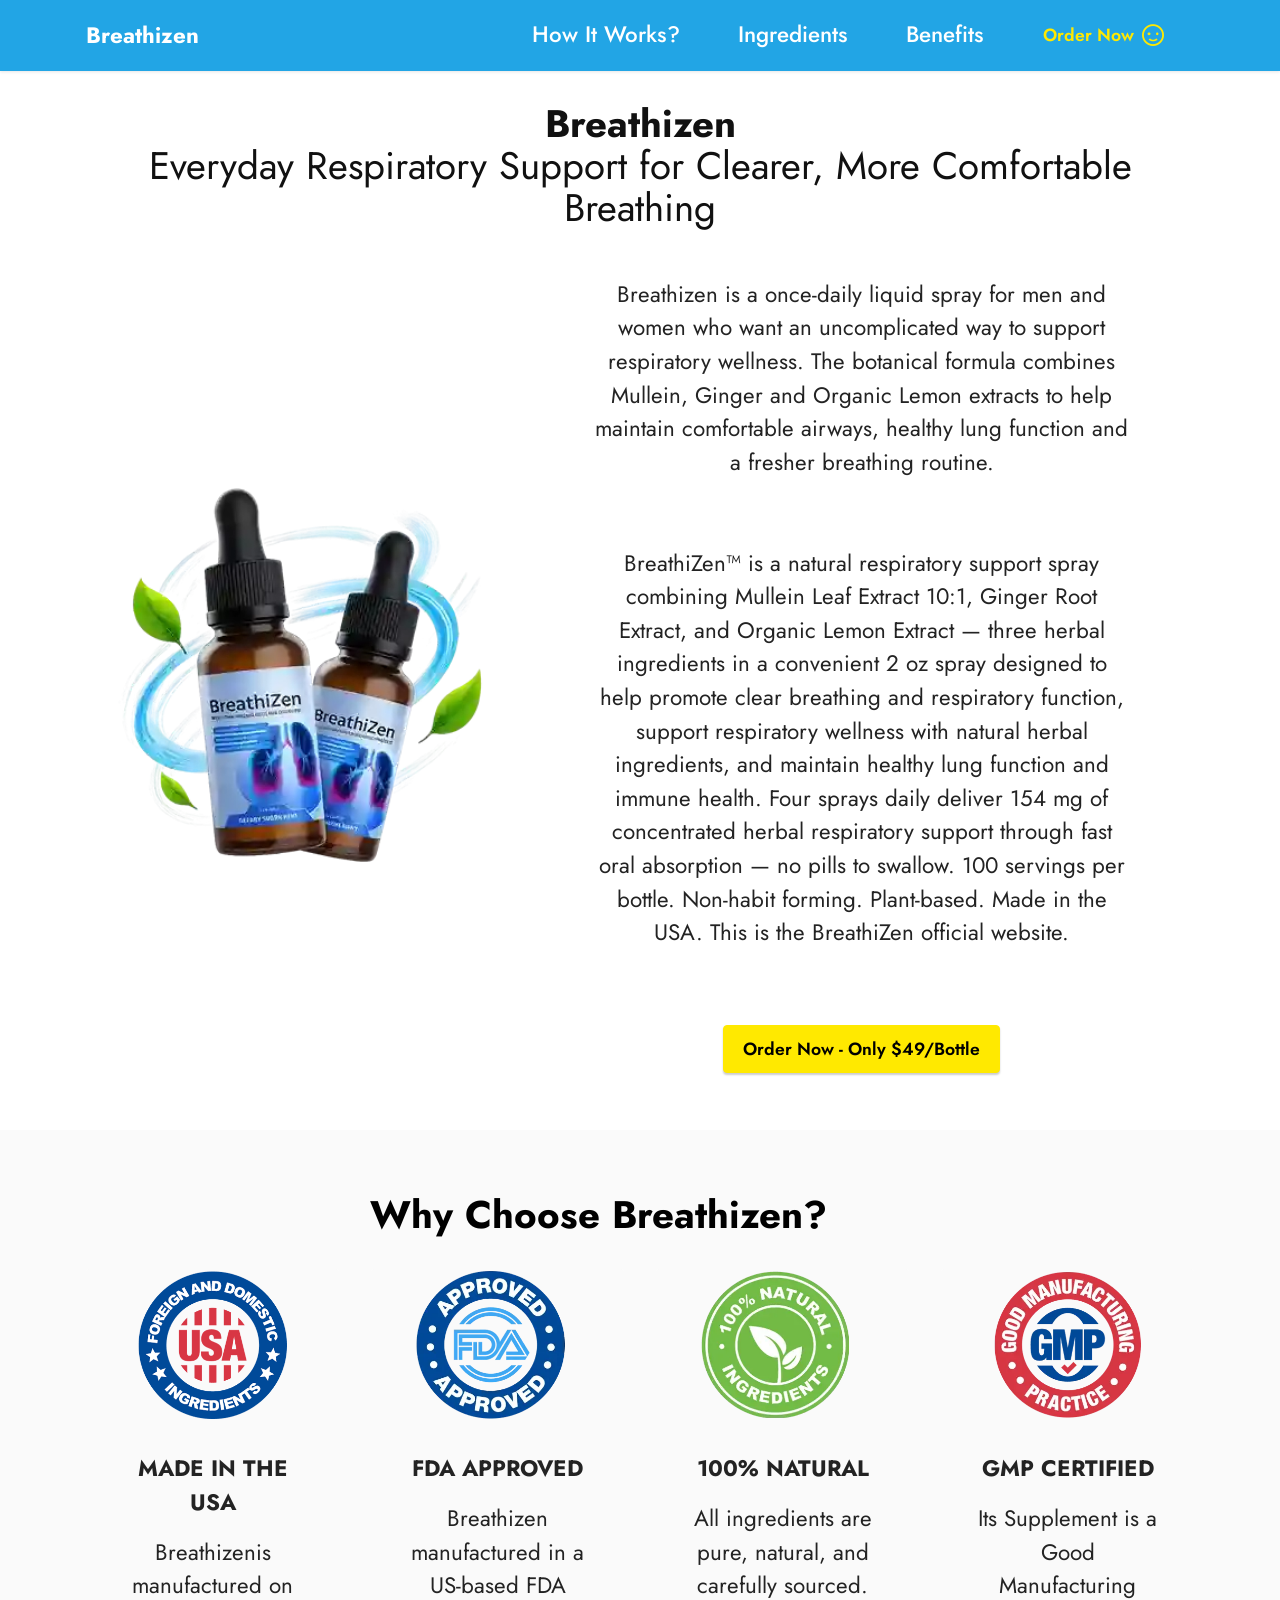
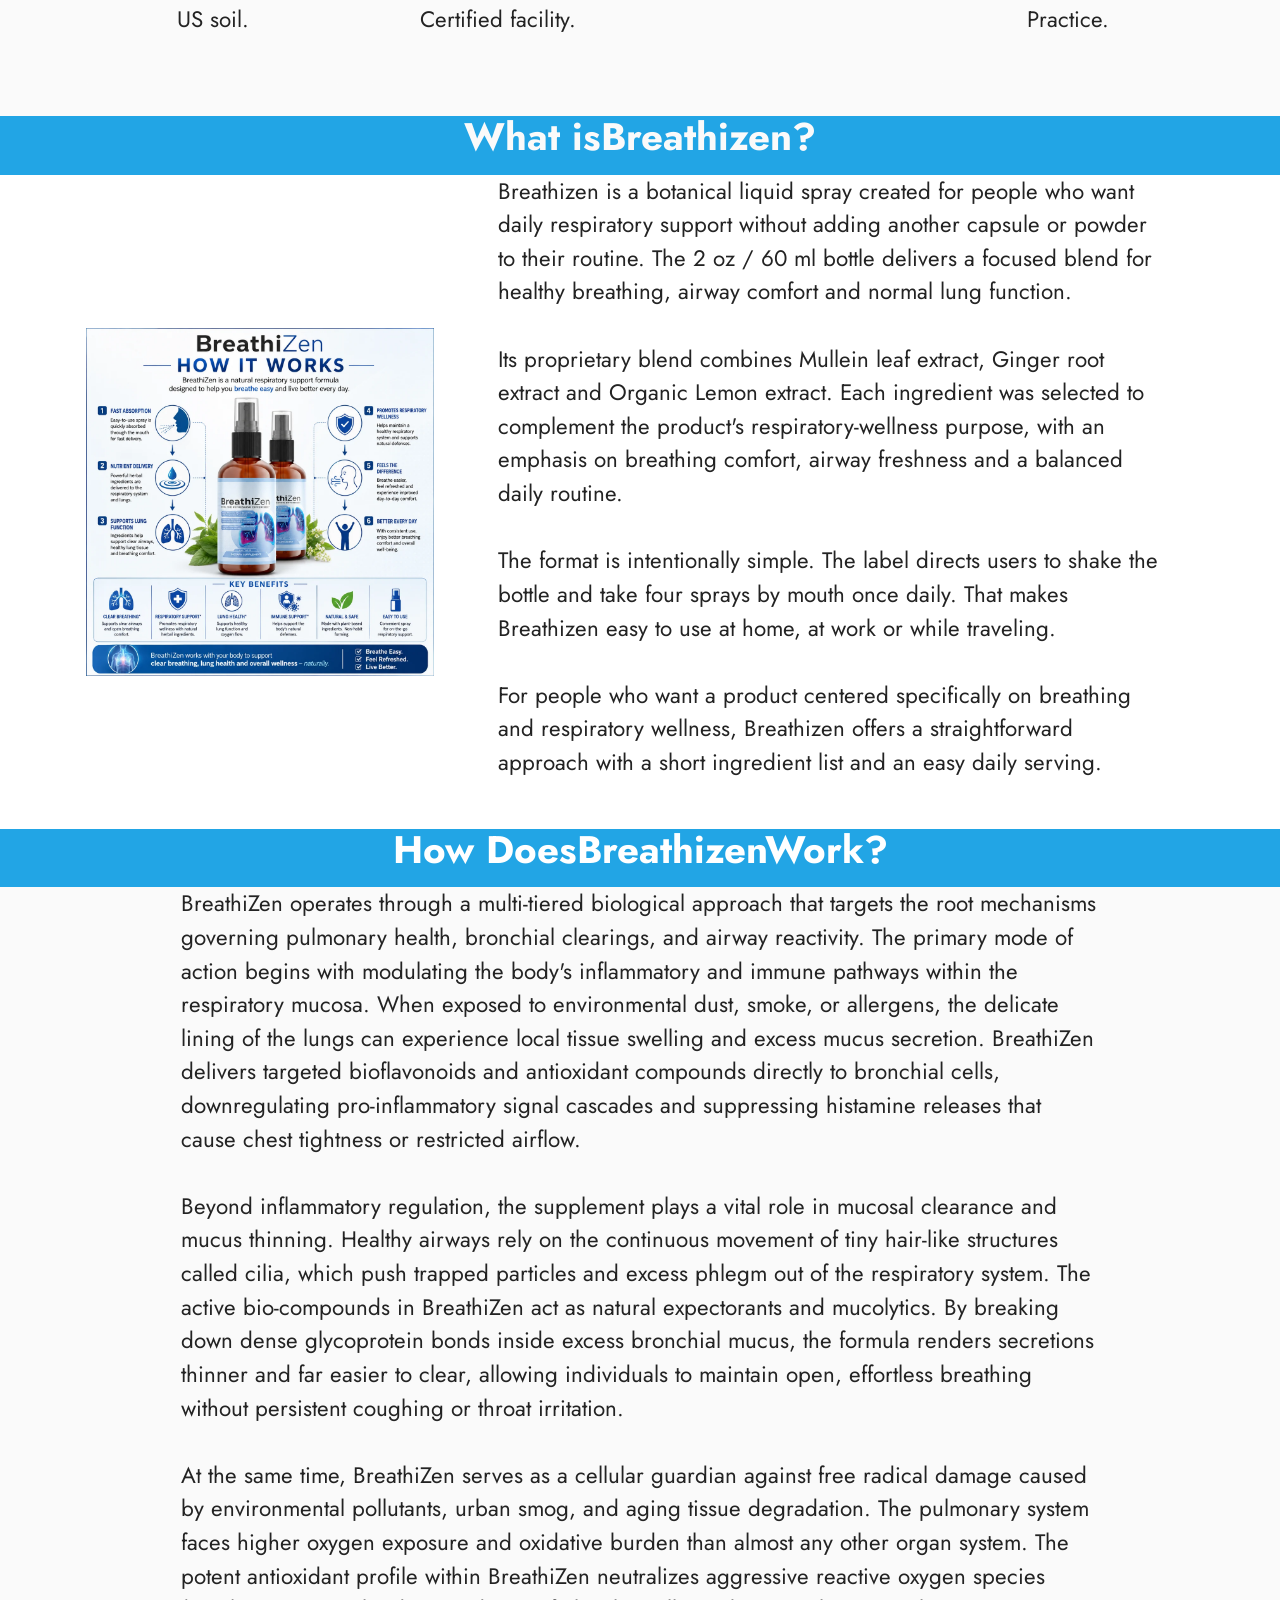
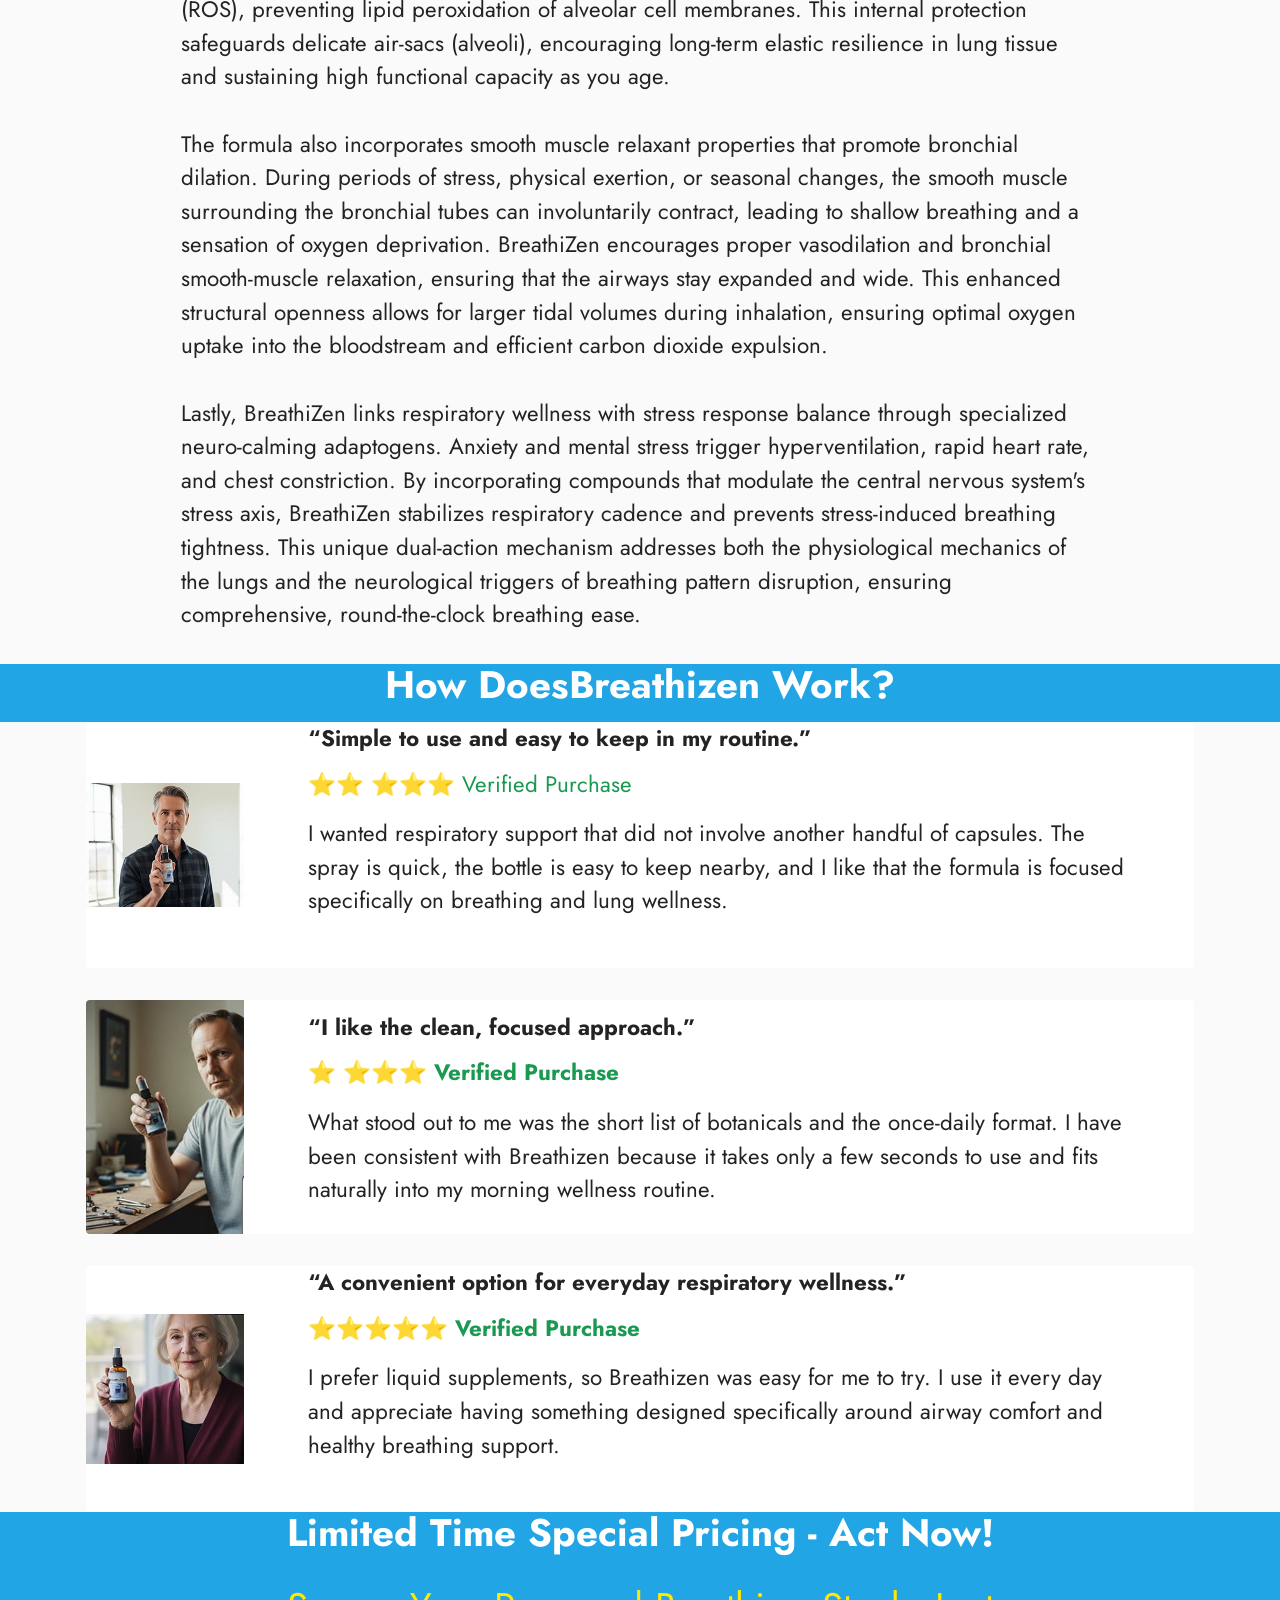
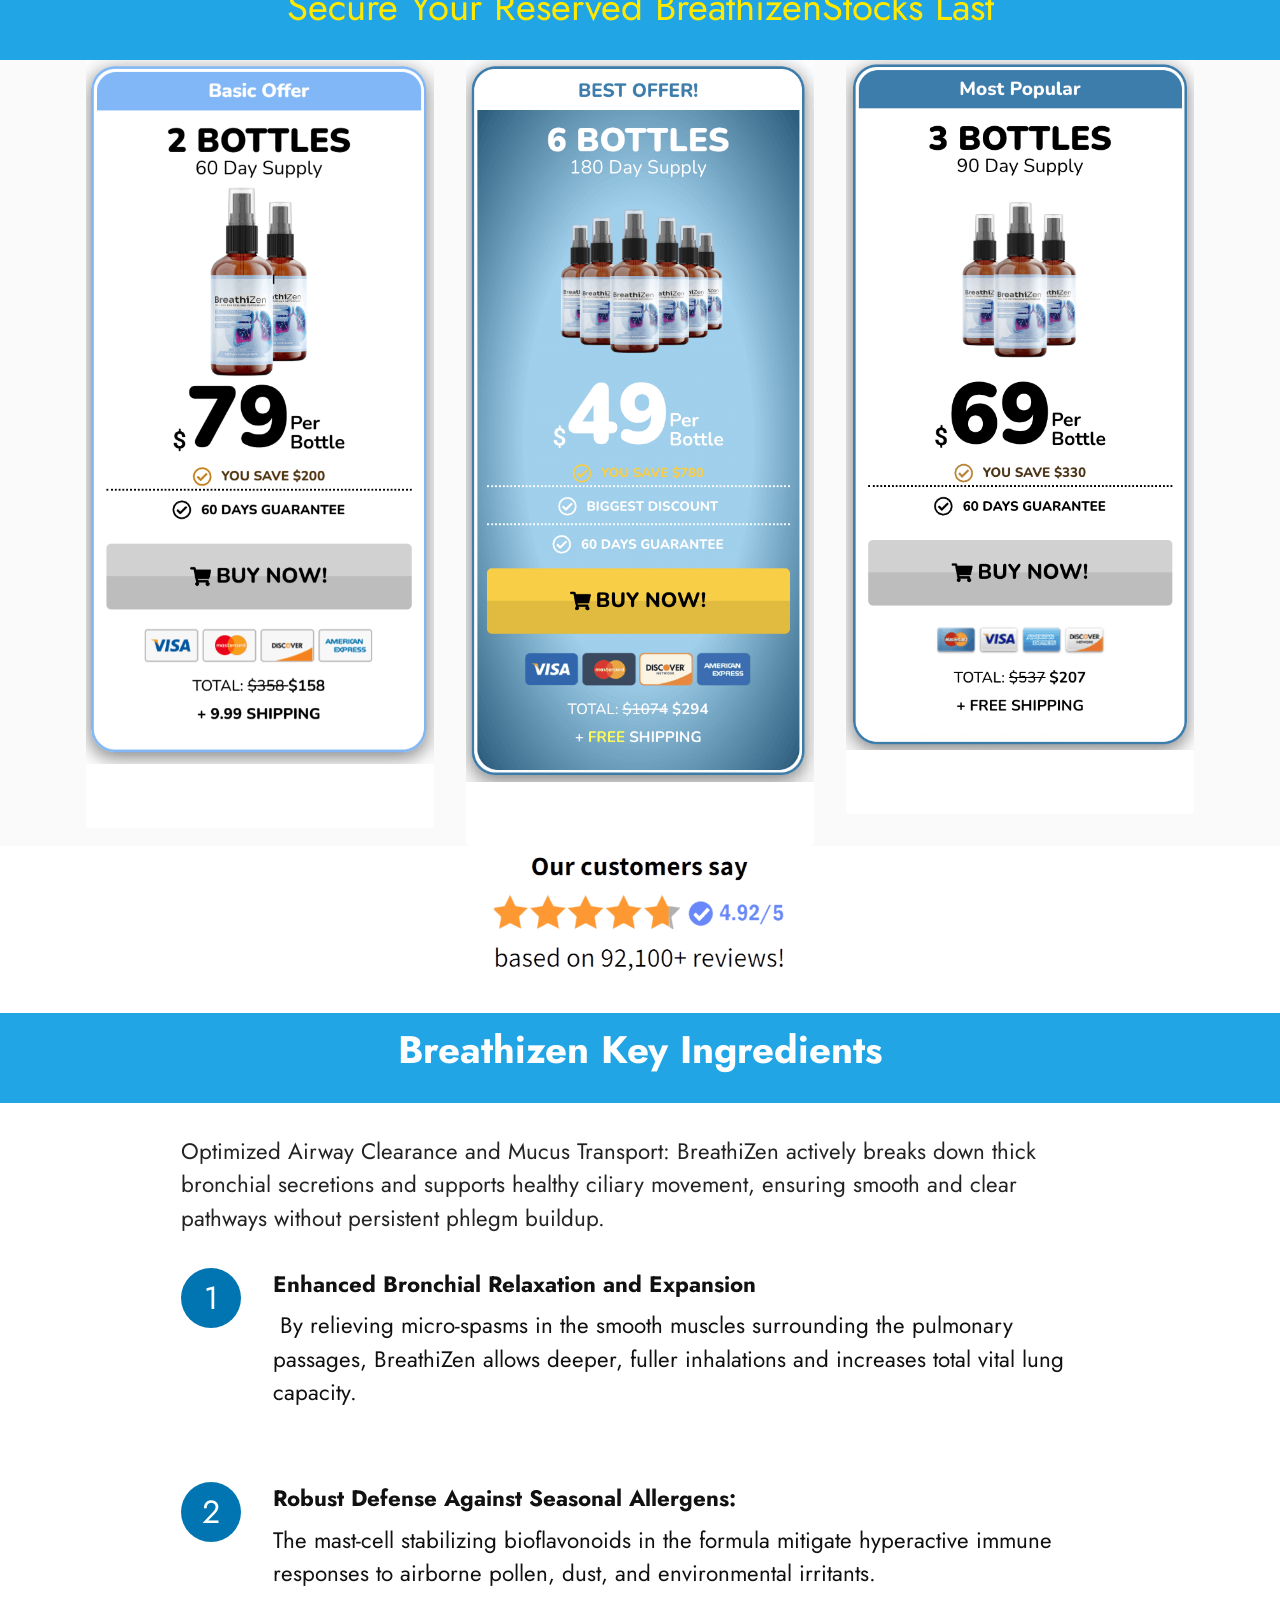
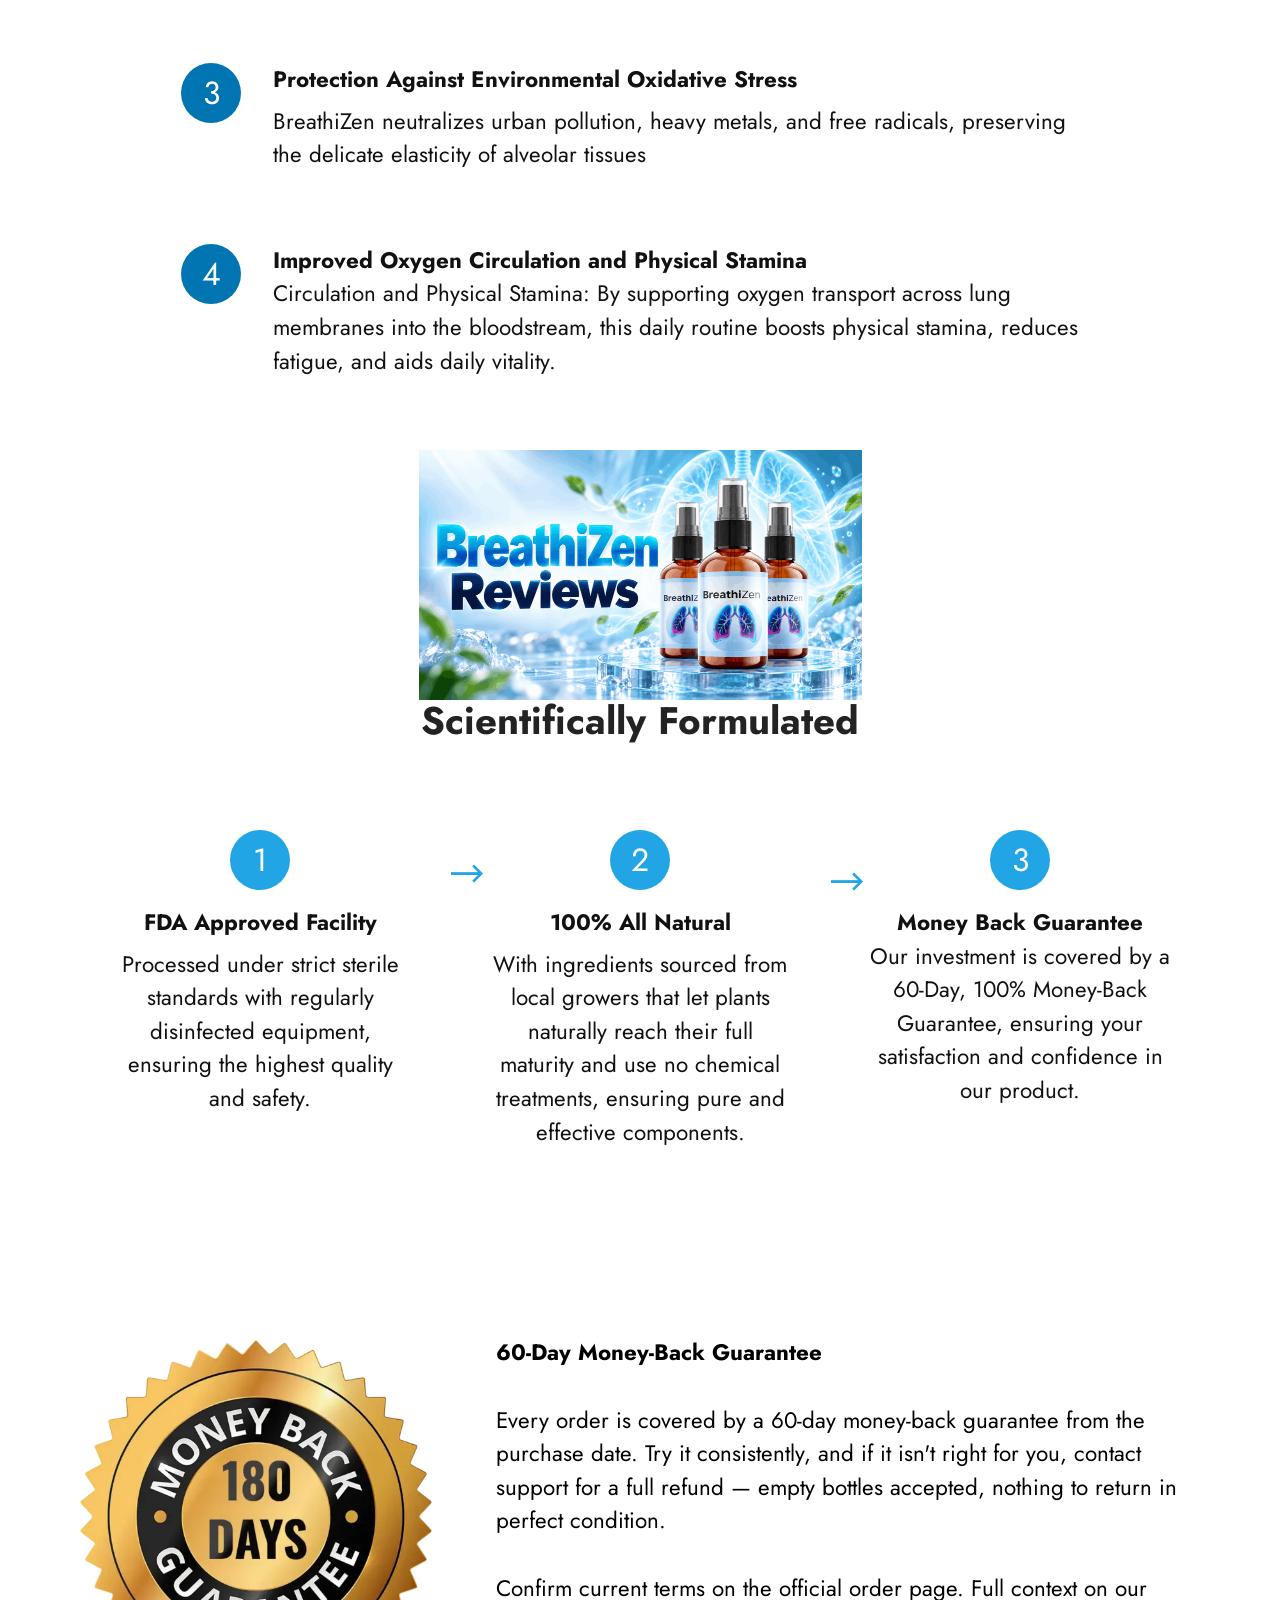
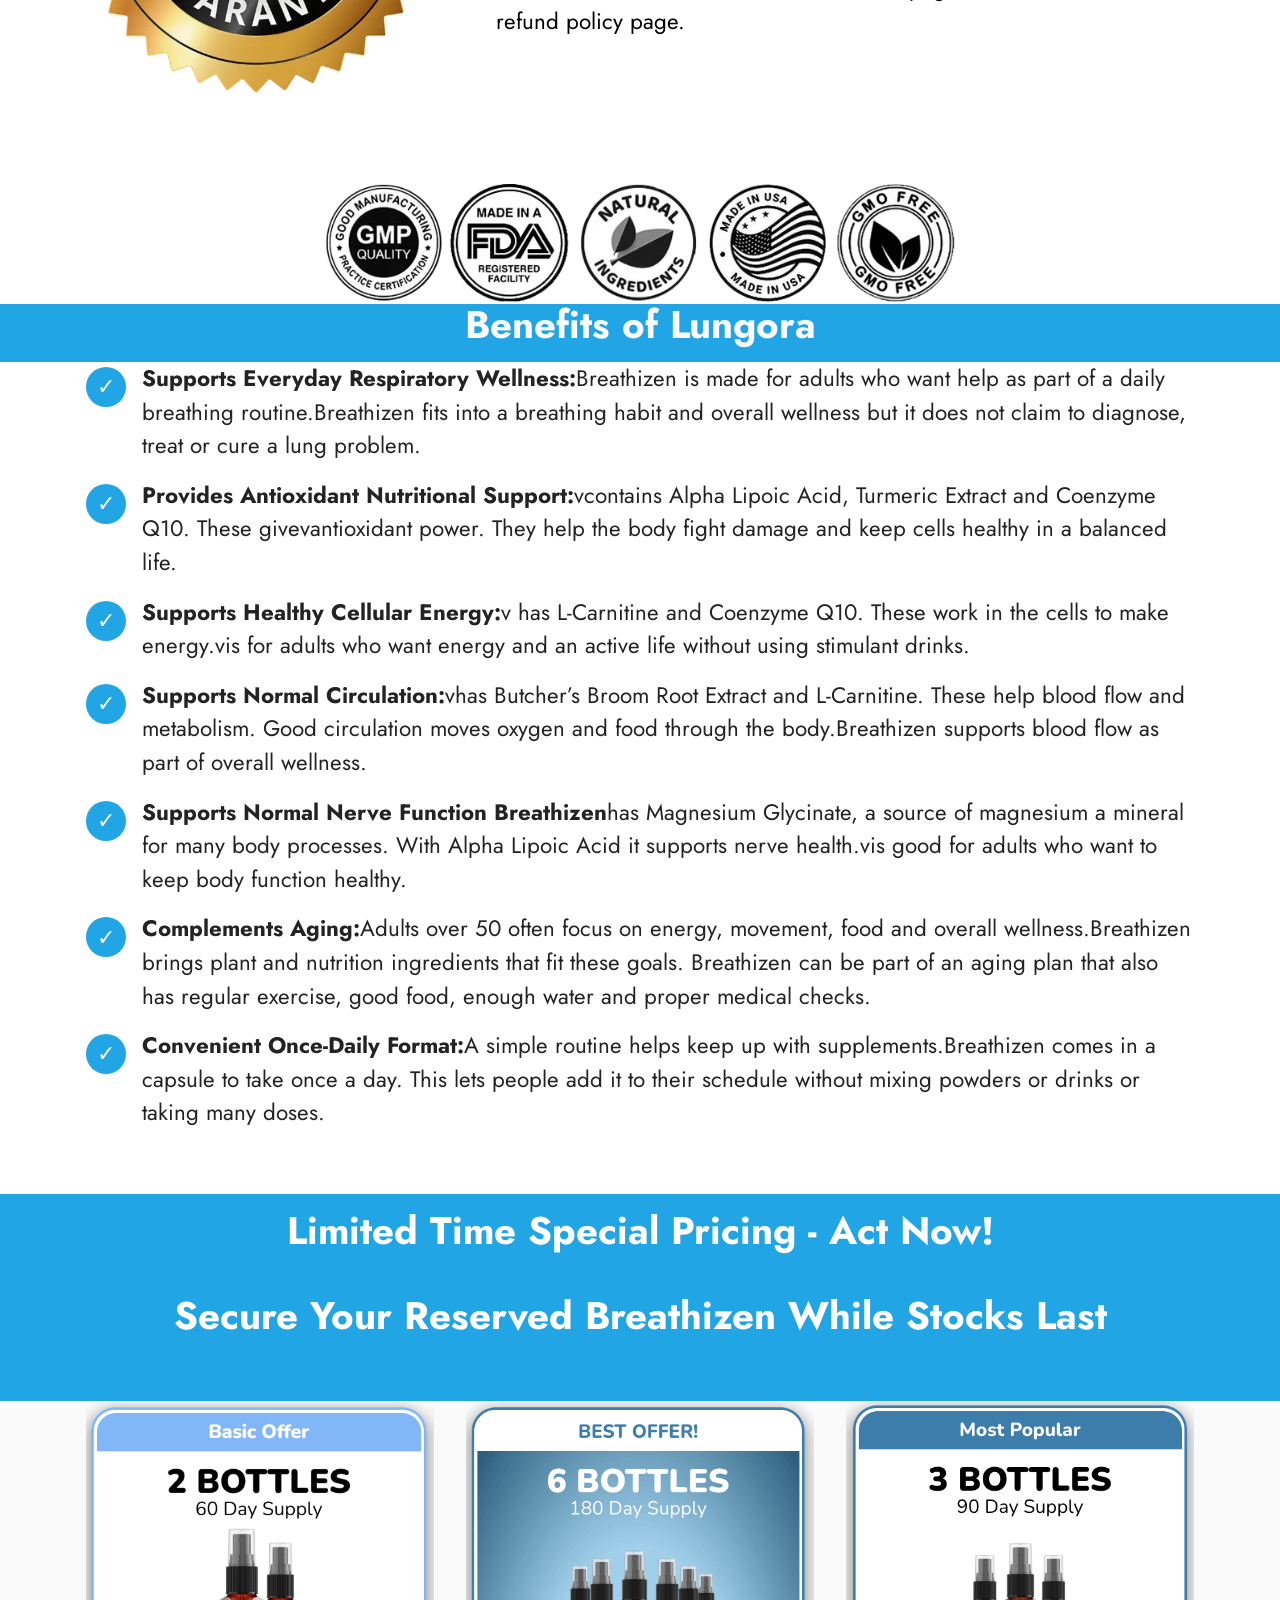
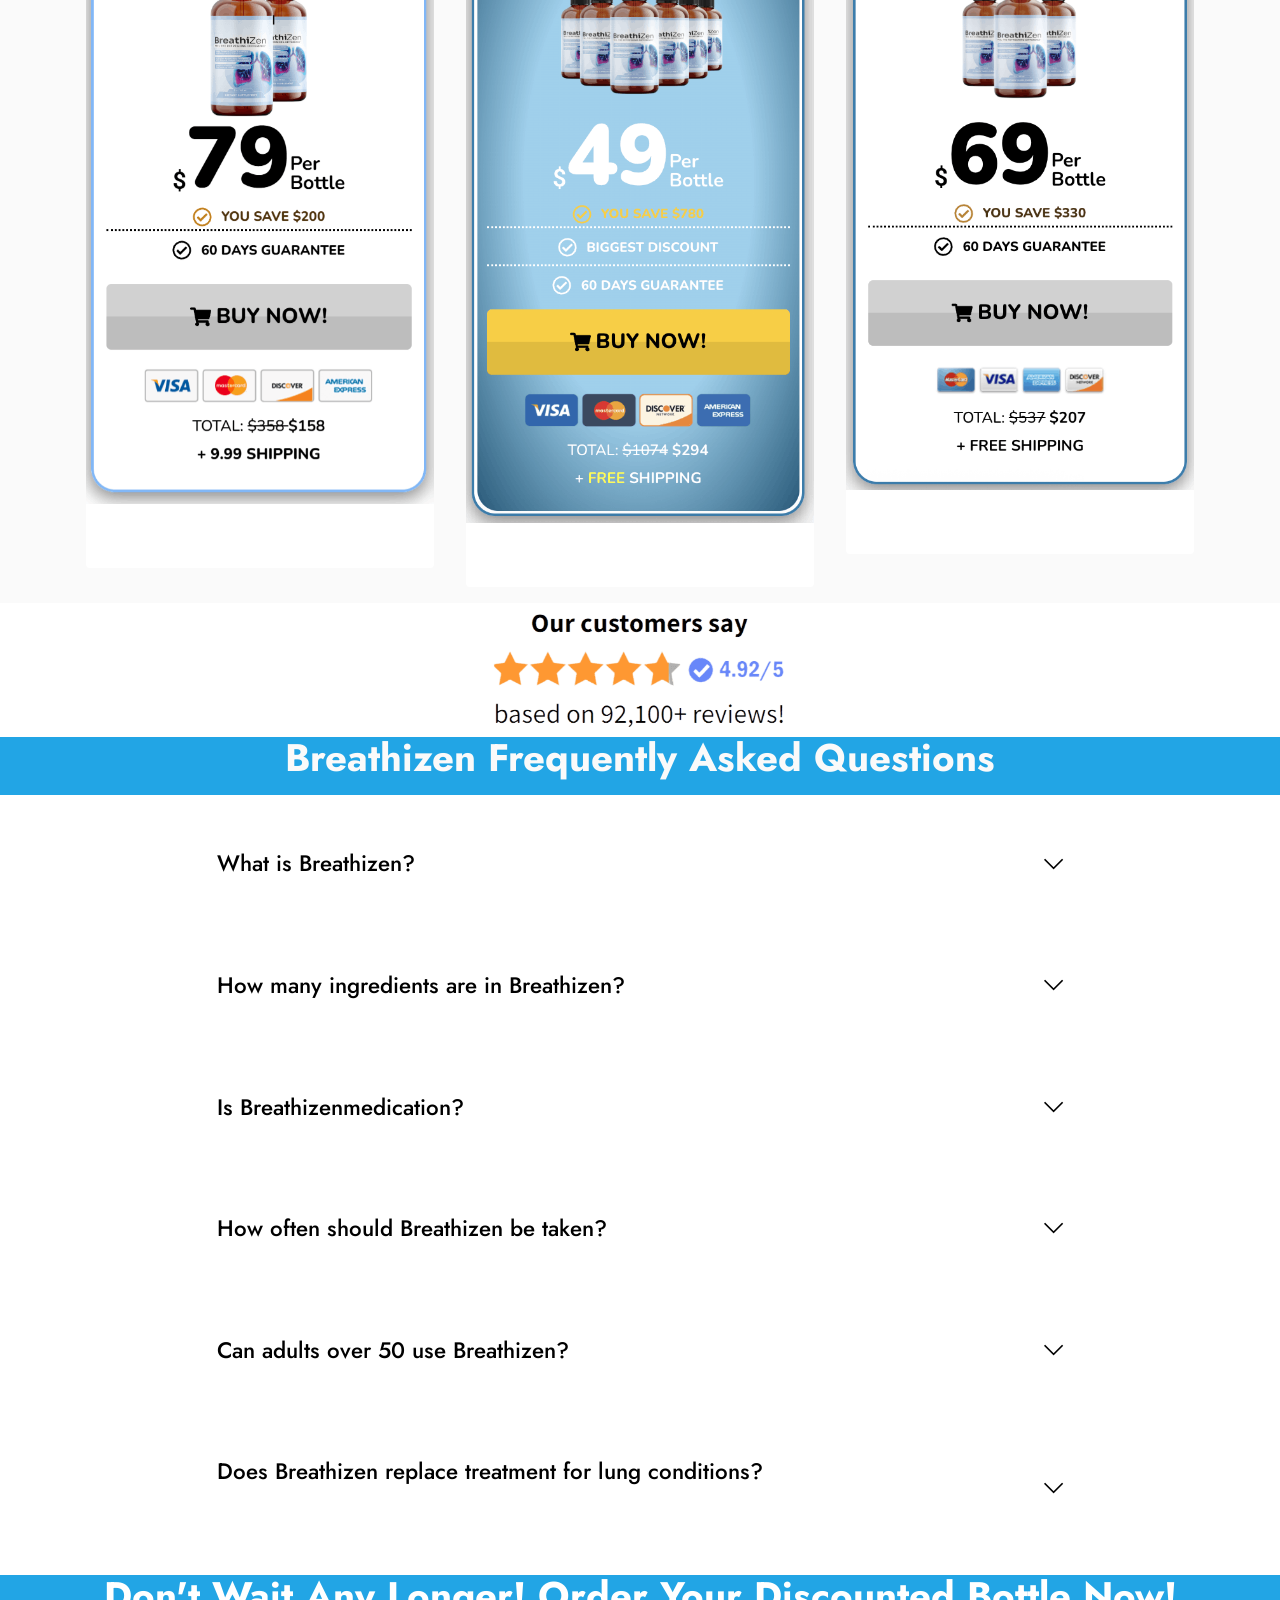
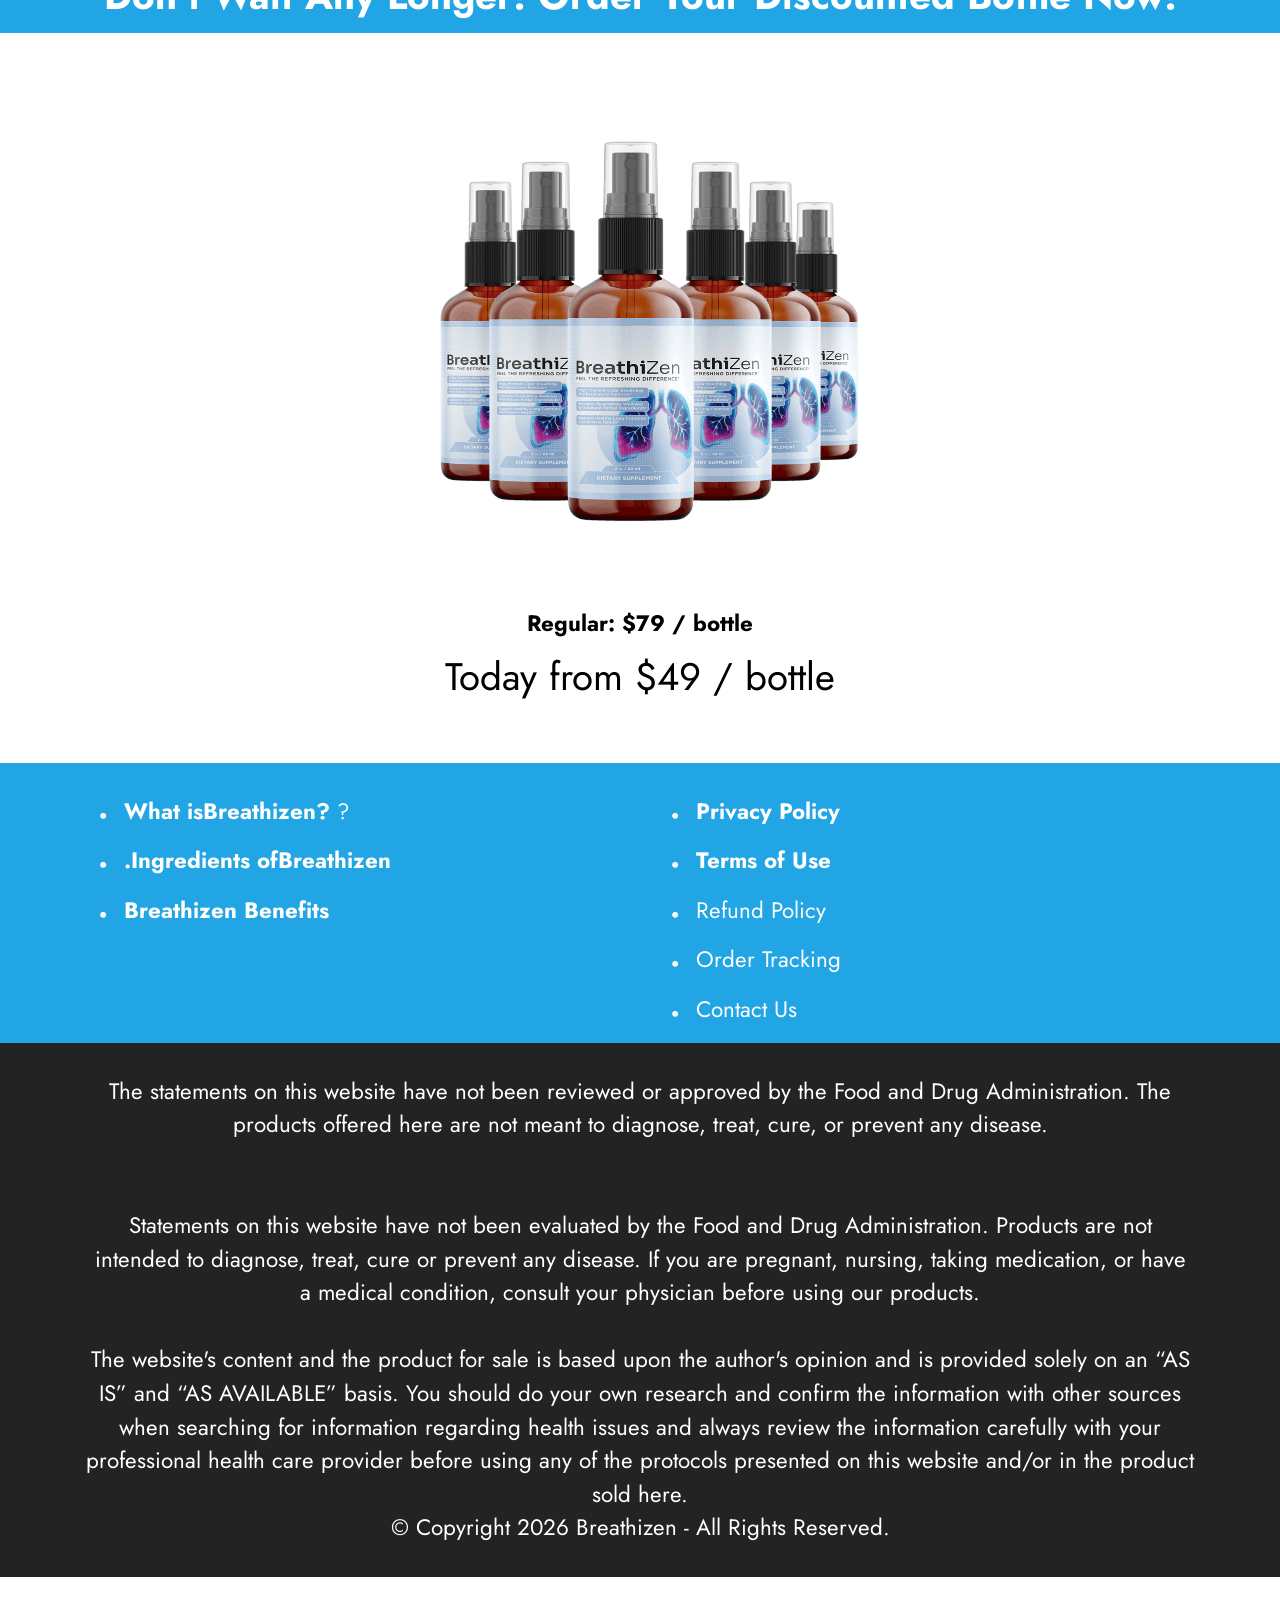
==== index.html @ 4cc03a34 "Add files via upload" ====
<!DOCTYPE html>
<html  lang="en">
<head>
  <!-- Site made with Mobirise Website Builder v6.1.12, https://mobirise.com -->
  <meta charset="UTF-8">
  <meta http-equiv="X-UA-Compatible" content="IE=edge">
  <meta name="generator" content="Mobirise v6.1.12, mobirise.com">
  <meta name="twitter:card" content="summary_large_image"/>
  <meta name="twitter:image:src" content="assets/images/index-meta.webp">
  <meta property="og:image" content="assets/images/index-meta.webp">
  <meta name="twitter:title" content="Breathizen Review 2026: Benefits, Ingredients & Respiratory">
  <meta name="viewport" content="width=device-width, initial-scale=1, minimum-scale=1">
  <link rel="shortcut icon" href="assets/images/bottle-1.webp" type="image/x-icon">
  <meta name="description" content="Breathizen Review 2026, including its ingredients, potential benefits, and important safety information">
  
  
  <title>Breathizen Review 2026: Benefits, Ingredients & Respiratory</title>
  <link rel="stylesheet" href="assets/web/assets/mobirise-icons2/mobirise2.css">
  <link rel="stylesheet" href="assets/bootstrap/css/bootstrap.min.css">
  <link rel="stylesheet" href="assets/dropdown/css/style.css">
  <link rel="stylesheet" href="assets/socicon/css/styles.css">
  <link rel="stylesheet" href="assets/theme/css/style.css">
  <link rel="preload" href="https://fonts.googleapis.com/css?family=Jost:100,200,300,400,500,600,700,800,900,100i,200i,300i,400i,500i,600i,700i,800i,900i&display=swap" as="style" onload="this.onload=null;this.rel='stylesheet'">
  <noscript><link rel="stylesheet" href="https://fonts.googleapis.com/css?family=Jost:100,200,300,400,500,600,700,800,900,100i,200i,300i,400i,500i,600i,700i,800i,900i&display=swap"></noscript>
  <link rel="preload" as="style" href="assets/mobirise/css/mbr-additional.css?v=J6Owco"><link rel="stylesheet" href="assets/mobirise/css/mbr-additional.css?v=J6Owco" type="text/css">

  
  
  <meta name="keywords" content="Lungora LungoraLungora supplement, Lungora pills">
 <meta name="author" content="Lungora">
		
 <link rel="canonical" href="" >
</head>
<body>
  
  <section data-bs-version="5.1" class="menu menu2 cid-tB0YZQqaCG" once="menu" id="menu2-0">
    
    <nav class="navbar navbar-dropdown navbar-expand-lg">
        <div class="container">
            <div class="navbar-brand">
                
                <span class="navbar-caption-wrap"><a class="navbar-caption text-primary display-7" href="https://mwebsignalhq.com/13572/2286/2/?">Breathizen<br></a></span>
            </div>
            <button class="navbar-toggler" type="button" data-toggle="collapse" data-bs-toggle="collapse" data-target="#navbarSupportedContent" data-bs-target="#navbarSupportedContent" aria-controls="navbarNavAltMarkup" aria-expanded="false" aria-label="Toggle navigation">
                <div class="hamburger">
                    <span></span>
                    <span></span>
                    <span></span>
                    <span></span>
                </div>
            </button>
            <div class="collapse navbar-collapse" id="navbarSupportedContent">
                <ul class="navbar-nav nav-dropdown" data-app-modern-menu="true"><li class="nav-item"><a class="nav-link link text-danger text-primary display-5" href="https://mwebsignalhq.com/13436/3174/2/?">How It Works?</a></li>
                    <li class="nav-item"><a class="nav-link link text-danger text-primary display-5" href="https://mwebsignalhq.com/13436/3174/2/?">
                            Ingredients</a></li>
                    <li class="nav-item"><a class="nav-link link text-danger text-primary display-5" href="https://mwebsignalhq.com/13436/3174/2/?">Benefits</a>
                    </li></ul>
                
                <div class="navbar-buttons mbr-section-btn"><a class="btn btn-warning-outline display-4" href="https://mwebsignalhq.com/13572/2286/2/?"><span class="mobi-mbri mobi-mbri-smile-face mbr-iconfont mbr-iconfont-btn"></span>Order Now</a></div>
            </div>
        </div>
    </nav>
</section>

<section data-bs-version="5.1" class="header3 cid-tB10ubWVri" id="header3-1">

    

    
    

    <div class="align-center container">
        <div class="row justify-content-center">
            <div class="col-12 col-lg-11">
                <h1 class="mbr-section-title mbr-fonts-style mb-3 display-2"><strong>Breathizen</strong><div>Everyday Respiratory Support for Clearer, More Comfortable Breathing</div></h1>
                
                
                
            </div>
        </div>
    </div>
</section>

<section data-bs-version="5.1" class="features6 cid-tB15AvPI4t" id="features7-3">
    <!---->
    

    
    
    <div class="container">
        <div class="card-wrapper">
            <div class="row align-items-center">
                <div class="col-12 col-lg-5">
                    <div class="image-wrapper">
                        <a href="https://mwebsignalhq.com/13572/2286/2/?"><img src="assets/images/bottle.webp" alt="Breathizen"></a>
                    </div>
                </div>
                <div class="col-12 col-lg">
                    <div class="text-box">
                        
                        <p class="mbr-text mbr-fonts-style display-7">Breathizen is a once-daily liquid spray for men and women who want an uncomplicated way to support respiratory wellness. The botanical formula combines Mullein, Ginger and Organic Lemon extracts to help maintain comfortable airways, healthy lung function and a fresher breathing routine.<br><br>&nbsp;&nbsp;<br>BreathiZen™ is a natural respiratory support spray combining Mullein Leaf Extract 10:1, Ginger Root Extract, and Organic Lemon Extract — three herbal ingredients in a convenient 2 oz spray designed to help promote clear breathing and respiratory function, support respiratory wellness with natural herbal ingredients, and maintain healthy lung function and immune health. Four sprays daily deliver 154 mg of concentrated herbal respiratory support through fast oral absorption — no pills to swallow. 100 servings per bottle. Non-habit forming. Plant-based. Made in the USA. This is the BreathiZen official website.
<br>
<br></p>
                        
                        <div class="mbr-section-btn pt-3"><a href="https://mwebsignalhq.com/13436/3174/2/?" class="btn btn-warning display-4">Order Now - Only $49/Bottle</a></div>
                    </div>
                </div>
            </div>
        </div>
    </div>
</section>

<section data-bs-version="5.1" class="gallery3 cid-tB9ez4cVTX" id="gallery3-1r">
    
    
    <div class="container">
        <div class="mbr-section-head">
            <h4 class="mbr-section-title mbr-fonts-style align-center mb-0 display-2"><strong>Why Choose Breathizen?&nbsp; &nbsp; &nbsp; &nbsp;</strong></h4>
            
        </div>
        <div class="row mt-4">
            <div class="item features-image сol-12 col-md-6 col-lg-3 active">
                <div class="item-wrapper">
                    <div class="item-img">
                        <a href="https://mwebsignalhq.com/13572/2286/2/?"><img src="assets/images/made-in-usa-500x300.webp" alt="Breathizen Made In Usa" data-slide-to="0" data-bs-slide-to="0"></a>
                    </div>
                    <div class="item-content">
                        <h5 class="item-title mbr-fonts-style display-7"><strong>MADE IN THE USA</strong></h5>
                        
                        <p class="mbr-text mbr-fonts-style mt-3 display-7">Breathizenis manufactured on US soil.</p>
                    </div>
                    
                </div>
            </div>
            
            <div class="item features-image сol-12 col-md-6 col-lg-3">
                <div class="item-wrapper">
                    <div class="item-img">
                        <a href="https://mwebsignalhq.com/13572/2286/2/?"><img src="assets/images/fda-approved-500x300.webp" alt="Breathizen FDA Approved" data-slide-to="1" data-bs-slide-to="1"></a>
                    </div>
                    <div class="item-content">
                        <h5 class="item-title mbr-fonts-style display-7"><strong>FDA APPROVED</strong></h5>
                        
                        <p class="mbr-text mbr-fonts-style mt-3 display-7">Breathizen manufactured in a US-based FDA Certified facility.<br></p>
                    </div>
                    
                </div>
            </div><div class="item features-image сol-12 col-md-6 col-lg-3">
                <div class="item-wrapper">
                    <div class="item-img">
                        <a href="https://mwebsignalhq.com/13572/2286/2/?"><img src="assets/images/100-natural-500x300.webp" alt="Breathizen All Natural" data-slide-to="2" data-bs-slide-to="2"></a>
                    </div>
                    <div class="item-content">
                        <h5 class="item-title mbr-fonts-style display-7"><strong>100% NATURAL</strong></h5>
                        
                        <p class="mbr-text mbr-fonts-style mt-3 display-7">All ingredients are pure, natural, and carefully sourced.</p>
                    </div>
                    
                </div>
            </div>
            <div class="item features-image сol-12 col-md-6 col-lg-3">
                <div class="item-wrapper">
                    <div class="item-img">
                        <a href="https://mwebsignalhq.com/13572/2286/2/?"><img src="assets/images/gmp-certified-500x300.webp" alt="Breathizen GMP Certified" title=""></a>
                    </div>
                    <div class="item-content">
                        <h5 class="item-title mbr-fonts-style display-7">
                            <strong>GMP CERTIFIED</strong></h5>
                        
                        <p class="mbr-text mbr-fonts-style mt-3 display-7">Its Supplement is a Good Manufacturing Practice.</p>
                    </div>
                    
                </div>
            </div>
        </div>
    </div>
</section>

<section data-bs-version="5.1" class="header3 cid-tB83YwBUMj" id="header3-1l">

    

    
    

    <div class="align-center container">
        <div class="row justify-content-center">
            <div class="col-12 col-lg-12">
                
                <h2 class="mbr-section-subtitle mbr-fonts-style mb-3 display-2"><strong>What isBreathizen?</strong></h2>
                
                
            </div>
        </div>
    </div>
</section>

<section data-bs-version="5.1" class="header11 cid-tB1vWdJbT6" id="header11-a">

    

    
    

    <div class="container">
        <div class="row justify-content-center">
            <div class="col-12 col-md-4 image-wrapper">
                <a href="https://mwebsignalhq.com/13572/2286/2/?"><img class="w-100" src="assets/images/breathizen-how-it-works.webp" alt="Breathizen"></a>
            </div>
            <div class="col-12 col-md">
                <div class="text-wrapper text-center">
                    
                    <p class="mbr-text mbr-fonts-style display-7">Breathizen is a botanical liquid spray created for people who want daily respiratory support without adding another capsule or powder to their routine. The 2 oz / 60 ml bottle delivers a focused blend for healthy breathing, airway comfort and normal lung function.
<br>
<br>Its proprietary blend combines Mullein leaf extract, Ginger root extract and Organic Lemon extract. Each ingredient was selected to complement the product's respiratory-wellness purpose, with an emphasis on breathing comfort, airway freshness and a balanced daily routine.
<br>
<br>The format is intentionally simple. The label directs users to shake the bottle and take four sprays by mouth once daily. That makes Breathizen easy to use at home, at work or while traveling.
<br>
<br>For people who want a product centered specifically on breathing and respiratory wellness, Breathizen offers a straightforward approach with a short ingredient list and an easy daily serving.
<br>
<br></p>
                    
                </div>
            </div>
        </div>
    </div>
</section>

<section data-bs-version="5.1" class="header3 cid-tB85bPoWQz" id="header3-1m">

    

    
    

    <div class="align-center container">
        <div class="row justify-content-center">
            <div class="col-12 col-lg-12">
                
                <h2 class="mbr-section-subtitle mbr-fonts-style mb-3 display-2"><div><strong>How DoesBreathizenWork?</strong></div><div><strong>
</strong></div><div><strong>
</strong></div><div><strong>
</strong></div><div><strong>
</strong></div><div><strong>
</strong></div><div><strong>
</strong></div><div><strong>
</strong></div><div><strong>
</strong></div><div><strong>
</strong></div><div><strong>
</strong></div><div><strong>
</strong></div><div><strong>
</strong></div><div><strong>
</strong></div><div><strong>
</strong></div><div><strong>
</strong></div><div><strong>
</strong></div><div><strong>
</strong></div><div><strong>
</strong></div><div><strong>
</strong></div><div><strong>
</strong></div><div><strong>
</strong></div><div><strong>
</strong></div><div><strong>
</strong></div></h2>
                
                
            </div>
        </div>
    </div>
</section>

<section data-bs-version="5.1" class="content4 cid-tB1xoWzrbk" id="content4-d">
    

    
    
    <div class="container">
        <div class="row justify-content-center">
            <div class="title col-md-12 col-lg-10">
                
                <h4 class="mbr-section-subtitle align-center mbr-fonts-style mb-4 display-7"><div><div><div>BreathiZen operates through a multi-tiered biological approach that targets the root mechanisms governing pulmonary health, bronchial clearings, and airway reactivity. The primary mode of action begins with modulating the body's inflammatory and immune pathways within the respiratory mucosa. When exposed to environmental dust, smoke, or allergens, the delicate lining of the lungs can experience local tissue swelling and excess mucus secretion. BreathiZen delivers targeted bioflavonoids and antioxidant compounds directly to bronchial cells, downregulating pro-inflammatory signal cascades and suppressing histamine releases that cause chest tightness or restricted airflow.&nbsp; &nbsp;</div></div></div><div><div><div><br></div></div></div><div>Beyond inflammatory regulation, the supplement plays a vital role in mucosal clearance and mucus thinning. Healthy airways rely on the continuous movement of tiny hair-like structures called cilia, which push trapped particles and excess phlegm out of the respiratory system. The active bio-compounds in BreathiZen act as natural expectorants and mucolytics. By breaking down dense glycoprotein bonds inside excess bronchial mucus, the formula renders secretions thinner and far easier to clear, allowing individuals to maintain open, effortless breathing without persistent coughing or throat irritation.&nbsp; &nbsp;</div><div><br></div><div>
</div><div>At the same time, BreathiZen serves as a cellular guardian against free radical damage caused by environmental pollutants, urban smog, and aging tissue degradation. The pulmonary system faces higher oxygen exposure and oxidative burden than almost any other organ system. The potent antioxidant profile within BreathiZen neutralizes aggressive reactive oxygen species (ROS), preventing lipid peroxidation of alveolar cell membranes. This internal protection safeguards delicate air-sacs (alveoli), encouraging long-term elastic resilience in lung tissue and sustaining high functional capacity as you age.&nbsp; &nbsp;</div><div><br></div><div>The formula also incorporates smooth muscle relaxant properties that promote bronchial dilation. During periods of stress, physical exertion, or seasonal changes, the smooth muscle surrounding the bronchial tubes can involuntarily contract, leading to shallow breathing and a sensation of oxygen deprivation. BreathiZen encourages proper vasodilation and bronchial smooth-muscle relaxation, ensuring that the airways stay expanded and wide. This enhanced structural openness allows for larger tidal volumes during inhalation, ensuring optimal oxygen uptake into the bloodstream and efficient carbon dioxide expulsion.</div><div><br></div><div>
</div><div>Lastly, BreathiZen links respiratory wellness with stress response balance through specialized neuro-calming adaptogens. Anxiety and mental stress trigger hyperventilation, rapid heart rate, and chest constriction. By incorporating compounds that modulate the central nervous system's stress axis, BreathiZen stabilizes respiratory cadence and prevents stress-induced breathing tightness. This unique dual-action mechanism addresses both the physiological mechanics of the lungs and the neurological triggers of breathing pattern disruption, ensuring comprehensive, round-the-clock breathing ease.&nbsp; &nbsp;</div><div>
</div><div>
</div><div>
</div><div>
</div><div>
</div><div>
</div><div>
</div><div>
</div><div>
</div><div>
</div><div>
</div><div><div>
</div><div>
</div><div>
</div><div>
</div><div>
</div></div></h4>
                
            </div>
        </div>
    </div>
</section>

<section data-bs-version="5.1" class="header3 cid-v7JuKyBStk" id="header3-24">

    

    
    

    <div class="align-center container">
        <div class="row justify-content-center">
            <div class="col-12 col-lg-12">
                
                <h2 class="mbr-section-subtitle mbr-fonts-style mb-3 display-2"><div><strong>How DoesBreathizen Work?</strong></div><div><strong>
</strong></div><div><strong>
</strong></div><div><strong>
</strong></div><div><strong>
</strong></div><div><strong>
</strong></div><div><strong>
</strong></div><div><strong>
</strong></div><div><strong>
</strong></div><div><strong>
</strong></div><div><strong>
</strong></div><div><strong>
</strong></div><div><strong>
</strong></div><div><strong>
</strong></div><div><strong>
</strong></div><div><strong>
</strong></div><div><strong>
</strong></div><div><strong>
</strong></div><div><strong>
</strong></div><div><strong>
</strong></div><div><strong>
</strong></div><div><strong>
</strong></div><div><strong>
</strong></div><div><strong>
</strong></div></h2>
                
                
            </div>
        </div>
    </div>
</section>

<section data-bs-version="5.1" class="team2 cid-v7Jv0AjsPd" xmlns="http://www.w3.org/1999/html" id="team2-25">
    

    
    
    <div class="container">
        <div class="item features-image">
            <div class="item-wrapper">
                <div class="row align-items-center">
                    <div class="col-12 col-md-2">
                        <div class="image-wrapper">
                            <a href="https://mwebsignalhq.com/13572/2286/2/?"><img src="assets/images/breathizen-customer-1-294x230.jpg" alt="Breathizen"></a>
                        </div>
                    </div>
                    <div class="col-12 col-md">
                        <div class="card-box">
                            <h5 class="card-title mbr-fonts-style m-0 mb-3 display-5"><strong>“Simple to use and easy to keep in my routine.”</strong></h5>
                            <h6 class="card-subtitle mbr-fonts-style mb-3 display-5">⭐⭐ ⭐⭐⭐ Verified Purchase</h6>
                            <p class="mbr-text mbr-fonts-style display-7">I wanted respiratory support that did not involve another handful of capsules. The spray is quick, the bottle is easy to keep nearby, and I like that the formula is focused specifically on breathing and lung wellness.
<br>
<br></p>
                            
                        </div>
                    </div>
                </div>
            </div>
        </div>
        <div class="item features-image">
            <div class="item-wrapper">
                <div class="row align-items-center">
                    <div class="col-12 col-md-2">
                        <div class="image-wrapper">
                            <a href="https://mwebsignalhq.com/13572/2286/2/?"><img src="assets/images/breathizen-customer-3-217x322.jpg" alt="Breathizen"></a>
                        </div>
                    </div>
                    <div class="col-12 col-md">
                        <div class="card-box">
                            <h5 class="card-title mbr-fonts-style m-0 mb-3 display-5"><strong>“I like the clean, focused approach.”</strong></h5>
                            <h6 class="card-subtitle mbr-fonts-style mb-3 display-5"><strong>⭐ ⭐⭐⭐ Verified Purchase</strong></h6>
                            <p class="mbr-text mbr-fonts-style display-7">What stood out to me was the short list of botanicals and the once-daily format. I have been consistent with Breathizen because it takes only a few seconds to use and fits naturally into my morning wellness routine.<br></p>
                            
                        </div>
                    </div>
                </div>
            </div>
        </div>
        <div class="item features-image">
            <div class="item-wrapper">
                <div class="row align-items-center">
                    <div class="col-12 col-md-2">
                        <div class="image-wrapper">
                            <a href="https://mwebsignalhq.com/13572/2286/2/?"><img src="assets/images/breathizen-customer-4-281x267.jpg" alt="Breathizen"></a>
                        </div>
                    </div>
                    <div class="col-12 col-md">
                        <div class="card-box">
                            <h5 class="card-title mbr-fonts-style m-0 mb-3 display-5"><strong>“A convenient option for everyday respiratory wellness.”</strong></h5>
                            <h6 class="card-subtitle mbr-fonts-style mb-3 display-5"><strong>⭐⭐⭐⭐⭐ Verified Purchase</strong></h6>
                            <p class="mbr-text mbr-fonts-style display-7">I prefer liquid supplements, so Breathizen was easy for me to try. I use it every day and appreciate having something designed specifically around airway comfort and healthy breathing support.
<br>
<br></p>
                            
                        </div>
                    </div>
                </div>
            </div>
        </div>
    </div>
</section>

<section data-bs-version="5.1" class="content4 cid-tB1yuhcVVi" id="content4-g">
    

    
    
    <div class="container">
        <div class="row justify-content-center">
            <div class="title col-md-12 col-lg-10">
                <h3 class="mbr-section-title mbr-fonts-style align-center mb-4 display-2"><strong>Limited Time Special Pricing - Act Now!</strong></h3>
                <h4 class="mbr-section-subtitle align-center mbr-fonts-style mb-4 display-2">Secure Your Reserved BreathizenStocks Last</h4>
                
            </div>
        </div>
    </div>
</section>

<section data-bs-version="5.1" class="team1 cid-tB1z7NONXX" id="team1-h">
    

    
    
    <div class="container">
        <div class="row justify-content-center">
            
            <div class="col-sm-6 col-lg-4">
                <div class="card-wrap">
                    <div class="image-wrap">
                        <a href="https://mwebsignalhq.com/13572/2286/2/?"><img src="assets/images/two-bottle-order-breathizen-545x1102.png" alt="Breathizen 1 Bttle"></a>
                    </div>
                    <div class="content-wrap">
                        
                        
                        
                        
                        
                    </div>
                </div>
            </div>

            <div class="col-sm-6 col-lg-4">
                <div class="card-wrap">
                    <div class="image-wrap">
                        <a href="https://mwebsignalhq.com/13572/2286/2/?"><img src="assets/images/six-bottle-order-breathizen-549x1139.png" alt="Breathizen.6 Bttle"></a>
                    </div>
                    <div class="content-wrap">
                        
                        
                        
                        
                        
                    </div>
                </div>
            </div>

            <div class="col-sm-6 col-lg-4">
                <div class="card-wrap">
                    <div class="image-wrap">
                        <a href="https://mwebsignalhq.com/13572/2286/2/?"><img src="assets/images/three-bottle-order-breathizen-547x1084.png" alt="Breathizen.3 Bttle"></a>
                    </div>
                    <div class="content-wrap">
                        
                        
                        
                        
                        
                    </div>
                </div>
            </div>

            
        </div>
    </div>
</section>

<section data-bs-version="5.1" class="image3 cid-tB1zGVstSm" id="image3-j">
    

    
    

    <div class="container">
        <div class="row justify-content-center">
            <div class="col-12 col-lg-4">
                <div class="image-wrapper">
                    <img src="assets/images/alpilean-customer-review1-562x217.png" alt="keravita pro 5 star ratings">
                    
                </div>
            </div>
        </div>
    </div>
</section>

<section data-bs-version="5.1" class="content4 cid-tB1A34S1NT" id="content4-k">
    

    
    
    <div class="container">
        <div class="row justify-content-center">
            <div class="title col-md-12 col-lg-12">
                <h3 class="mbr-section-title mbr-fonts-style align-center mb-4 display-2"><strong>Breathizen Key Ingredients</strong></h3>
                
                
            </div>
        </div>
    </div>
</section>

<section data-bs-version="5.1" class="content5 cid-tB1AZH7rno" id="content5-n">
    
    <div class="container">
        <div class="row justify-content-center">
            <div class="col-md-12 col-lg-10">
                
                <h4 class="mbr-section-subtitle mbr-fonts-style mb-4 display-5"><div></div></h4>
                <p class="mbr-text mbr-fonts-style display-7">Optimized Airway Clearance and Mucus Transport: BreathiZen actively breaks down thick bronchial secretions and supports healthy ciliary movement, ensuring smooth and clear pathways without persistent phlegm buildup.<br></p>
            </div>
        </div>
    </div>
</section>

<section data-bs-version="5.1" class="features19 cid-tB6Rwx4pqH" id="features20-x">

    

    
    
    <div class="container">
        <div class="row justify-content-center">
            
            <div class="col-12 col-md-10">
                <div class="item mbr-flex">
                    <div class="icon-box">
                        <span class="step-number mbr-fonts-style display-5">1</span>
                    </div>
                    <div class="text-box">
                        <h4 class="icon-title card-title mbr-black mbr-fonts-style display-7"><strong>Enhanced Bronchial Relaxation and Expansion</strong></h4>
                        <h5 class="icon-text mbr-black mbr-fonts-style display-7">&nbsp;By relieving micro-spasms in the smooth muscles surrounding the pulmonary passages, BreathiZen allows deeper, fuller inhalations and increases total vital lung capacity.</h5>
                    </div>
                </div>
                <div class="item mbr-flex">
                    <div class="icon-box">
                        <span class="step-number mbr-fonts-style display-5">2</span>
                    </div>
                    <div class="text-box">
                        <h4 class="icon-title card-title mbr-black mbr-fonts-style display-7"><strong>Robust Defense Against Seasonal Allergens:&nbsp;</strong></h4>
                        <h5 class="icon-text mbr-black mbr-fonts-style display-7">The mast-cell stabilizing bioflavonoids in the formula mitigate hyperactive immune responses to airborne pollen, dust, and environmental irritants.</h5>
                    </div>
                </div>
                <div class="item mbr-flex">
                    <div class="icon-box">
                        <span class="step-number mbr-fonts-style display-5">3</span>
                    </div>
                    <div class="text-box">
                        <h4 class="icon-title card-title mbr-black mbr-fonts-style display-7"><strong>Protection Against Environmental Oxidative Stress</strong></h4>
                        <h5 class="icon-text mbr-black mbr-fonts-style display-7"><div>BreathiZen neutralizes urban pollution, heavy metals, and free radicals, preserving the delicate elasticity of alveolar tissues</div><div>
</div><div>
</div></h5>
                    </div>
                </div>
                <div class="item mbr-flex last">
                    <div class="icon-box">
                        <span class="step-number mbr-fonts-style display-5">4</span>
                    </div>
                    <div class="text-box">
                        <h4 class="icon-title card-title mbr-black mbr-fonts-style display-7"><strong>Improved Oxygen Circulation and Physical Stamina<br></strong>Circulation and Physical Stamina: By supporting oxygen transport across lung membranes into the bloodstream, this daily routine boosts physical stamina, reduces fatigue, and aids daily vitality.</h4>
                        <h5 class="icon-text mbr-black mbr-fonts-style display-7"><div></div></h5>
                    </div>
                </div>
                
                
                
                
                
                
            </div>
        </div>
    </div>
</section>

<section data-bs-version="5.1" class="image3 cid-v7Ptb4kplo" id="image3-27">
    

    
    

    <div class="container">
        <div class="row justify-content-center">
            <div class="col-12 col-lg-5">
                <div class="image-wrapper">
                    <a href="https://mwebsignalhq.com/13572/2286/2/?"><img src="assets/images/breathizen-reviews-hd-1-886x499.png" alt="Breathizen"></a>
                    
                </div>
            </div>
        </div>
    </div>
</section>

<section data-bs-version="5.1" class="features24 cid-v7Pu1FYPkA" id="features24-28">

    

    
    
    <div class="container">
        <div class="row justify-content-center">
            <div class="col-12">
                <div class="card-wrapper mb-4">
                    <div class="card-box align-center">
                        <h4 class="card-title mbr-fonts-style mb-4 display-2"><strong>Scientifically Formulated</strong></h4>
                        
                        
                    </div>
                </div>
            </div>
            <div class="col-12 col-md-6 col-lg-4">
                <div class="item first mbr-flex p-4">
                    <div class="icon-wrap w-100">
                        <div class="icon-box">
                            <span class="step-number mbr-fonts-style display-5">1</span>
                        </div>
                    </div>

                    <div class="text-box">
                        <h3 class="icon-title card-title mbr-black mbr-fonts-style display-5"><strong>FDA Approved Facility</strong></h3>
                        <h5 class="mbr-text mbr-black mbr-fonts-style display-5">Processed under strict sterile standards with regularly disinfected equipment, ensuring the highest quality and safety.</h5>
                    </div>
                </div>
                <!-- <span mbr-icon class="mbr-iconfont mobi-mbri-devices mobi-mbri"></span> -->
            </div>
            <div class="col-12 col-md-6 col-lg-4">
                <div class="item mbr-flex p-4">
                    <div class="icon-wrap w-100">
                        <div class="icon-box">
                            <span class="step-number mbr-fonts-style display-5">2</span>
                        </div>
                    </div>
                    <div class="text-box">
                        <h3 class="icon-title card-title mbr-black mbr-fonts-style display-5"><strong>100% All Natural</strong></h3>
                        <h5 class="mbr-text mbr-black mbr-fonts-style display-5">With ingredients sourced from local growers that let plants naturally reach their full maturity and use no chemical treatments, ensuring pure and effective components.</h5>
                    </div>
                </div>
            </div>
            <div class="col-12 col-md-6 col-lg-4">
                <div class="item mbr-flex p-4">
                    <div class="icon-wrap w-100">
                        <div class="icon-box">
                            <span class="step-number mbr-fonts-style display-5">3</span>
                        </div>
                    </div>
                    <div class="text-box">
                        <h3 class="icon-title card-title mbr-black mbr-fonts-style display-7"><strong>Money Back Guarantee</strong><div>Our investment is covered by a 60-Day, 100% Money-Back Guarantee, ensuring your satisfaction and confidence in our product.</div><div><strong><br></strong></div></h3>
                        <h5 class="mbr-text mbr-black mbr-fonts-style display-5"><br><div><br></div></h5>
                    </div>
                </div>
            </div>
            
            
            
            
            
        </div>
    </div>
</section>

<section data-bs-version="5.1" class="features16 cid-tB70oq8oqH" id="features17-z">
    

    
    
    <div class="container-fluid">
        <div class="content-wrapper">
            <div class="row align-items-center">
                <div class="col-12 col-lg-4">
                    <div class="image-wrapper">
                        <a href="https://mwebsignalhq.com/13436/3174/2/?"><img src="assets/images/guarantee-badge-1.webp" alt="Breathizen Guarantee"></a>
                    </div>
                </div>
                <div class="col-12 col-lg">
                    <div class="text-wrapper">
                        <h6 class="card-title mbr-fonts-style display-2"><div><strong></strong></div></h6>
                        <p class="mbr-text mbr-fonts-style mb-4 display-5"><strong>60-Day Money-Back Guarantee
<br></strong><br>Every order is covered by a 60-day money-back guarantee from the purchase date. Try it consistently, and if it isn't right for you, contact support for a full refund — empty bottles accepted, nothing to return in perfect condition.<br>
<br>Confirm current terms on the official order page. Full context on our refund policy page.
<br>
<br></p>
                        
                    </div>
                </div>
            </div>
        </div>
    </div>
</section>

<section data-bs-version="5.1" class="image3 cid-vxfzJ7633G" id="image3-3b">
    

    
    

    <div class="container">
        <div class="row justify-content-center">
            <div class="col-12 col-lg-7">
                <div class="image-wrapper">
                    <img src="assets/images/tmpmtzql7h5.webp" alt="Breathizen">
                    
                </div>
            </div>
        </div>
    </div>
</section>

<section data-bs-version="5.1" class="header3 cid-tB85KfdIqc" id="header3-1n">

    

    
    

    <div class="align-center container">
        <div class="row justify-content-center">
            <div class="col-12 col-lg-12">
                
                <h2 class="mbr-section-subtitle mbr-fonts-style mb-3 display-2"><strong>Benefits of Lungora</strong></h2>
                
                
            </div>
        </div>
    </div>
</section>

<section data-bs-version="5.1" class="content8 cid-tB737Xejsa" id="content8-12">
    
    <div class="container">
        <div class="row justify-content-center">
            <div class="counter-container col-md-12 col-lg-12">
                
                <div class="mbr-text mbr-fonts-style display-7">
                    <ul>
                        <li><strong>Supports Everyday Respiratory Wellness:</strong>Breathizen is made for adults who want help as part of a daily breathing routine.Breathizen fits into a breathing habit and overall wellness but it does not claim to diagnose, treat or cure a lung problem.</li><li><strong>Provides Antioxidant Nutritional Support:</strong>vcontains Alpha Lipoic Acid, Turmeric Extract and Coenzyme Q10. These givevantioxidant power. They help the body fight damage and keep cells healthy in a balanced life.</li><li><strong>Supports Healthy Cellular Energy:</strong>v has L‑Carnitine and Coenzyme Q10. These work in the cells to make energy.vis for adults who want energy and an active life without using stimulant drinks.</li><li><span style="font-size: 1.4rem;"><strong>Supports Normal Circulation:</strong>vhas Butcher’s Broom Root Extract and L‑Carnitine. These help blood flow and metabolism. Good circulation moves oxygen and food through the body.Breathizen supports blood flow as part of overall wellness.</span></li><li><span style="font-size: 1.4rem;"><strong>Supports Normal Nerve Function Breathizen</strong>has Magnesium Glycinate, a source of magnesium a mineral for many body processes. With Alpha Lipoic Acid it supports nerve health.vis good for adults who want to keep body function healthy.</span></li><li><span style="font-size: 1.4rem;"><strong>Complements Aging:</strong>Adults over 50 often focus on energy, movement, food and overall wellness.Breathizen brings plant and nutrition ingredients that fit these goals. Breathizen<strong> </strong>can be part of an aging plan that also has regular exercise, good food, enough water and proper medical checks.</span></li><li><span style="font-size: 1.4rem;"><strong>Convenient Once‑Daily Format:</strong>A simple routine helps keep up with supplements.Breathizen comes in a capsule to take once a day. This lets people add it to their schedule without mixing powders or drinks or taking many doses.</span></li>
                    </ul>
                </div>
            </div>
        </div>
    </div>
</section>

<section data-bs-version="5.1" class="features13 cid-tB76Gmn59F" id="features14-13">
    

    
    
    <div class="container">
        <div class="row">
            <div class="col-12">
                <h3 class="mbr-section-title align-center mb-4 mbr-fonts-style display-2"><strong>Limited Time Special Pricing - Act Now!</strong><br><strong><br></strong><div><strong></strong><div><strong>Secure Your Reserved Breathizen While Stocks Last</strong></div></div><div><strong>
</strong></div></h3>
            </div>
            <div class="card col-12 col-md-4 col-lg-2 p-3">
                <div class="card-wrapper">
                    <div class="card-box align-center">
                        
                        
                    </div>
                </div>
            </div>
            <div class="card p-3 col-12 col-md-4 col-lg-2">
                <div class="card-wrapper">
                    <div class="card-box align-center">
                        
                        
                    </div>
                </div>
            </div>
            <div class="card p-3 col-12 col-md-4 col-lg-2">
                <div class="card-wrapper">
                    <div class="card-box align-center">
                        
                        
                    </div>
                </div>
            </div>
            <div class="card p-3 col-12 col-md-4 col-lg-2">
                <div class="card-wrapper">
                    <div class="card-box align-center">
                        
                        
                    </div>
                </div>
            </div>
            <div class="card p-3 col-12 col-md-4 col-lg-2">
                <div class="card-wrapper">
                    <div class="card-box align-center">
                        
                        
                    </div>
                </div>
            </div>
            <div class="card p-3 col-12 col-md-4 col-lg-2">
                <div class="card-wrapper">
                    <div class="card-box align-center">
                        
                        
                    </div>
                </div>
            </div>
        </div>
    </div>
</section>

<section data-bs-version="5.1" class="team1 cid-tB77tvzDI1" id="team1-15">
    

    
    
    <div class="container">
        <div class="row justify-content-center">
            
            <div class="col-sm-6 col-lg-4">
                <div class="card-wrap">
                    <div class="image-wrap">
                        <a href="https://mwebsignalhq.com/13572/2286/2/?"><img src="assets/images/two-bottle-order-breathizen-545x1102.png" alt="Breathizen 1 Bottle"></a>
                    </div>
                    <div class="content-wrap">
                        
                        
                        
                        
                        
                    </div>
                </div>
            </div>

            <div class="col-sm-6 col-lg-4">
                <div class="card-wrap">
                    <div class="image-wrap">
                        <a href="https://mwebsignalhq.com/13572/2286/2/?"><img src="assets/images/six-bottle-order-breathizen-549x1139.png" alt="Breathizen 6 Bottles"></a>
                    </div>
                    <div class="content-wrap">
                        
                        
                        
                        
                        
                    </div>
                </div>
            </div>

            <div class="col-sm-6 col-lg-4">
                <div class="card-wrap">
                    <div class="image-wrap">
                        <a href="https://mwebsignalhq.com/13572/2286/2/?"><img src="assets/images/three-bottle-order-breathizen-547x1084.png" alt="Breathizen 3 Bottles"></a>
                    </div>
                    <div class="content-wrap">
                        
                        
                        
                        
                        
                    </div>
                </div>
            </div>

            
        </div>
    </div>
</section>

<section data-bs-version="5.1" class="image3 cid-tB78xBYzBD" id="image3-17">
    

    
    

    <div class="container">
        <div class="row justify-content-center">
            <div class="col-12 col-lg-4">
                <div class="image-wrapper">
                    <img src="assets/images/alpilean-customer-review1-1-562x217.png" alt="keravita 5 star ratings">
                    
                </div>
            </div>
        </div>
    </div>
</section>

<section data-bs-version="5.1" class="header3 cid-tB88MG5MRU" id="header3-1p">

    

    
    

    <div class="align-center container">
        <div class="row justify-content-center">
            <div class="col-12 col-lg-12">
                
                <h2 class="mbr-section-subtitle mbr-fonts-style mb-3 display-2"><strong>Breathizen Frequently Asked Questions</strong></h2>
                
                
            </div>
        </div>
    </div>
</section>

<section data-bs-version="5.1" class="list1 cid-v7V7eTxzJ3" id="list01-37">	
    
	
	<div class="container">
		<div class="row justify-content-center">
			<div class="col-12 col-md-12 col-lg-10 m-auto">
				<div class="content">
					
					<div id="bootstrap-accordion_26" class="panel-group accordionStyles accordion" role="tablist" aria-multiselectable="true">
						<div class="card">
							<div class="card-header" role="tab" id="headingOne">
								<a role="button" class="panel-title collapsed" data-toggle="collapse" data-bs-toggle="collapse" data-core="" href="#collapse1_26" aria-expanded="false" aria-controls="collapse1">
									<h6 class="panel-title-edit mbr-semibold mbr-fonts-style mb-0 display-5">What is Breathizen?</h6>
									<span class="sign mbr-iconfont mobi-mbri-arrow-down"></span>
								</a>
							</div>
							<div id="collapse1_26" class="panel-collapse noScroll collapse" role="tabpanel" aria-labelledby="headingOne" data-parent="#accordion" data-bs-parent="#bootstrap-accordion_26">
								<div class="panel-body">
									<p class="mbr-fonts-style panel-text display-7">BreathiZen is a liquid oral spray dietary supplement for breathing and respiratory wellness. Each 4-spray serving contains a 154 mg proprietary blend of mullein leaf extract 10:1, ginger root extract and organic lemon extract. Each bottle holds 100 servings&nbsp;<br></p>
								</div>
							</div>
						</div>
						<div class="card">
							<div class="card-header" role="tab" id="headingOne">
								<a role="button" class="panel-title collapsed" data-toggle="collapse" data-bs-toggle="collapse" data-core="" href="#collapse2_26" aria-expanded="false" aria-controls="collapse2">
									<h6 class="panel-title-edit mbr-semibold mbr-fonts-style mb-0 display-5">How many ingredients are in Breathizen?</h6>
									<span class="sign mbr-iconfont mobi-mbri-arrow-down"></span>
								</a>
							</div>
							<div id="collapse2_26" class="panel-collapse noScroll collapse" role="tabpanel" aria-labelledby="headingOne" data-parent="#accordion" data-bs-parent="#bootstrap-accordion_26">
								<div class="panel-body">
									<p class="mbr-fonts-style panel-text display-7">Shake well, then spray 4 pumps directly into your mouth or onto your tongue once daily, as the label directs. Do not exceed the recommended dose.&nbsp;<br></p>
								</div>
							</div>
						</div>
						<div class="card">
							<div class="card-header" role="tab" id="headingOne">
								<a role="button" class="panel-title collapsed" data-toggle="collapse" data-bs-toggle="collapse" data-core="" href="#collapse3_26" aria-expanded="false" aria-controls="collapse3">
									<h6 class="panel-title-edit mbr-semibold mbr-fonts-style mb-0 display-5">Is Breathizenmedication?</h6>
									<span class="sign mbr-iconfont mobi-mbri-arrow-down"></span>
								</a>
							</div>
							<div id="collapse3_26" class="panel-collapse noScroll collapse" role="tabpanel" aria-labelledby="headingOne" data-parent="#accordion" data-bs-parent="#bootstrap-accordion_26">
								<div class="panel-body">
									<p class="mbr-fonts-style panel-text display-7">Some review sites list mullein, bromelain, ginger, cordyceps, lemon, green tea and L-theanine. The label on the bottle and on the official checkout lists three: mullein, ginger and organic lemon. Always go by the label you receive.&nbsp;<br></p>
								</div>
							</div>
						</div>
						<div class="card">
							<div class="card-header" role="tab" id="headingOne">
								<a role="button" class="panel-title collapsed" data-toggle="collapse" data-bs-toggle="collapse" data-core="" href="#collapse4_26" aria-expanded="false" aria-controls="collapse4">
									<h6 class="panel-title-edit mbr-semibold mbr-fonts-style mb-0 display-5">How often should Breathizen be taken?</h6>
									<span class="sign mbr-iconfont mobi-mbri-arrow-down"></span>
								</a>
							</div>
							<div id="collapse4_26" class="panel-collapse noScroll collapse" role="tabpanel" aria-labelledby="headingOne" data-parent="#accordion" data-bs-parent="#bootstrap-accordion_26">
								<div class="panel-body">
									<p class="mbr-fonts-style panel-text display-7">No. BreathiZen is a dietary supplement. It does not diagnose, treat, cure or prevent asthma, COPD or any respiratory condition, and it never replaces an inhaler or prescribed medicine.&nbsp;<br></p>
								</div>
							</div>
						</div>
						<div class="card">
							<div class="card-header" role="tab" id="headingOne">
								<a role="button" class="panel-title collapsed" data-toggle="collapse" data-bs-toggle="collapse" data-core="" href="#collapse5_26" aria-expanded="false" aria-controls="collapse5">
									<h6 class="panel-title-edit mbr-semibold mbr-fonts-style mb-0 display-5">Can adults over 50 use Breathizen?</h6>
									<span class="sign mbr-iconfont mobi-mbri-arrow-down"></span>
								</a>
							</div>
							<div id="collapse5_26" class="panel-collapse noScroll collapse" role="tabpanel" aria-labelledby="headingOne" data-parent="#accordion" data-bs-parent="#bootstrap-accordion_26">
								<div class="panel-body">
									<p class="mbr-fonts-style panel-text display-7">The ingredients are common food-based botanicals. The label advises anyone pregnant or nursing, under 18 or with a known medical condition to consult a physician first. Ginger may add to the effect of blood thinners in larger amounts.&nbsp;<br></p>
								</div>
							</div>
						</div>
						<div class="card">
							<div class="card-header" role="tab" id="headingOne">
								<a role="button" class="panel-title collapsed" data-toggle="collapse" data-bs-toggle="collapse" data-core="" href="#collapse6_26" aria-expanded="false" aria-controls="collapse6">
									<h6 class="panel-title-edit mbr-semibold mbr-fonts-style mb-0 display-5">Does Breathizen replace treatment for lung conditions?<div><br></div></h6>
									<span class="sign mbr-iconfont mobi-mbri-arrow-down"></span>
								</a>
							</div>
							<div id="collapse6_26" class="panel-collapse noScroll collapse" role="tabpanel" aria-labelledby="headingOne" data-parent="#accordion" data-bs-parent="#bootstrap-accordion_26">
								<div class="panel-body">
									<p class="mbr-fonts-style panel-text display-7">There is no guaranteed timeline. Give it several weeks of daily use and judge it before the 60-day guarantee ends.&nbsp;<br></p>
								</div>
							</div>
						</div>
					</div>
				</div>
			</div>
		</div>
	</div>
</section>

<section data-bs-version="5.1" class="header3 cid-v7Vk0boanh" id="header3-39">

    

    
    

    <div class="align-center container">
        <div class="row justify-content-center">
            <div class="col-12 col-lg-12">
                
                <h2 class="mbr-section-subtitle mbr-fonts-style mb-3 display-2"><strong>Don't Wait Any Longer! Order Your Discounted Bottle Now!</strong></h2>
                
                
            </div>
        </div>
    </div>
</section>

<section data-bs-version="5.1" class="header9 cid-vx9NKfxuO7" id="header9-3a">

    

    
    

    <div class="text-center container">
        <div class="row justify-content-center">
            <div class="col-md-12 col-lg-9">
                <div class="image-wrap mb-4">
                    <a href="https://mwebsignalhq.com/13572/2286/2/?"><img src="assets/images/breathizen-6-bottles-987x987.png" alt="Breathizen"></a>
                </div>
                <h1 class="mbr-section-title mbr-fonts-style mb-3 display-5"><strong>Regular: $79 / bottle</strong></h1>
                <p class="mbr-text mbr-fonts-style display-2">Today from $49 / bottle<br></p>
                
            </div>
        </div>
    </div>
</section>

<section data-bs-version="5.1" class="content13 cid-tB7Yu884tX" id="content13-1f">
    

    
    
    <div class="container-fluid">
        <div class="row justify-content-center">
            
        </div>
        <div class="row justify-content-center">
            <div class="col-md-12 col-lg-11">
                <div class="row justify-content-center">
                    <div class="col-12 col-lg-6">
                        <ul class="list mbr-fonts-style display-7">
                            <li><strong>What isBreathizen?&nbsp;<a href="index.html#header3-1l" class="text-white">?&nbsp;</a></strong></li><li><strong style="font-size: 1.4rem;">.Ingredients ofBreathizen</strong><br></li><li><strong>Breathizen Benefits</strong></li>
                        </ul>
                    </div>
                    <div class="col-12 col-lg-6">
                        <ul class="list mbr-fonts-style display-7">
                            <li><a href="https://yourorderwasconfirmed.com/privacy-policies/" class="text-primary"><strong>Privacy Policy</strong></a></li><li><a href="https://yourorderwasconfirmed.com/terms-of-service/" class="text-primary"><strong>Terms of Use</strong></a></li><li><strong><a href="https://yourorderwasconfirmed.com/returns/" class="text-primary">Refund Policy</a></strong></li><li><strong><a href="https://yourorderwasconfirmed.com/disclaimer/" class="text-primary">Order Tracking</a></strong></li><li><strong><a href="https://yourorderwasconfirmed.com/disclaimer/" class="text-primary">Contact Us</a></strong></li>
                        </ul>
                    </div>
                </div>
            </div>
        </div>
    </div>
</section>

<section data-bs-version="5.1" class="content4 cid-tB7Zpny08V" id="content4-1g">
    

    
    
    <div class="container">
        <div class="row justify-content-center">
            <div class="title col-md-12 col-lg-12">
                
                <h4 class="mbr-section-subtitle align-center mbr-fonts-style mb-4 display-7"><div><span style="font-size: 1.4rem;">The statements on this website have not been reviewed or approved by the Food and Drug Administration. The products offered here are not meant to diagnose, treat, cure, or prevent any disease.
</span></div><div><span style="font-size: 1.4rem;"><br></span></div><br><div><span style="font-size: 1.4rem;">Statements on this website have not been evaluated by the Food and Drug Administration. Products are not intended to diagnose, treat, cure or prevent any disease. If you are pregnant, nursing, taking medication, or have a medical condition, consult your physician before using our products.
</span></div><div><span style="font-size: 1.4rem;"><br></span></div><div>The website's content and the product for sale is based upon the author's opinion and is provided solely on an “AS IS” and “AS AVAILABLE” basis. You should do your own research and confirm the information with other sources when searching for information regarding health issues and always review the information carefully with your professional health care provider before using any of the protocols presented on this website and/or in the product sold here.
</div><div>
</div><div>
</div><div>© Copyright 2026 Breathizen - All Rights Reserved.</div><div>
</div><div>
</div><div>
</div></h4>
                
            </div>
        </div>
    </div>
</section><section class="display-7" style="padding: 0;align-items: center;justify-content: center;flex-wrap: wrap;    align-content: center;display: flex;position: relative;height: 4rem;"><a href="https://mobiri.se/" style="flex: 1 1;height: 4rem;position: absolute;width: 100%;z-index: 1;"><img alt="" style="height: 4rem;" src="[data-uri]"></a><p style="margin: 0;text-align: center;" class="display-7">&#8204;</p><a style="z-index:1" href="https://mobirise.com"> Website Software</a></section><script src="assets/bootstrap/js/bootstrap.bundle.min.js"></script>  <script src="assets/smoothscroll/smooth-scroll.js"></script>  <script src="assets/ytplayer/index.js"></script>  <script src="assets/dropdown/js/navbar-dropdown.js"></script>  <script src="assets/mbr-switch-arrow/mbr-switch-arrow.js"></script>  <script src="assets/theme/js/script.js"></script>  
  
  
</body>
</html>
---- assets/web/assets/mobirise-icons2/mobirise2.css ----
@font-face {
  font-family: 'Moririse2';
  font-display: swap;
  src:  url('mobirise2.eot?f2bix4');
  src:  url('mobirise2.eot?f2bix4#iefix') format('embedded-opentype'),
    url('mobirise2.woff2?f2bix4') format('woff2'),
    url('mobirise2.woff?f2bix4') format('woff'),
    url('mobirise2.ttf?f2bix4') format('truetype'),
    url('mobirise2.svg?f2bix4#mobirise2') format('svg');
  font-weight: normal;
  font-style: normal;
}

[class^="mobi-"], [class*=" mobi-"] {
  /* use !important to prevent issues with browser extensions that change fonts */
  font-family: 'Moririse2' !important;
  speak: none;
  font-style: normal;
  font-weight: normal;
  font-variant: normal;
  text-transform: none;
  line-height: 1;

  /* Better Font Rendering =========== */
  -webkit-font-smoothing: antialiased;
  -moz-osx-font-smoothing: grayscale;
}

.mobi-mbri-add-submenu:before {
  content: "\e900";
}
.mobi-mbri-alert:before {
  content: "\e901";
}
.mobi-mbri-align-center:before {
  content: "\e902";
}
.mobi-mbri-align-justify:before {
  content: "\e903";
}
.mobi-mbri-align-left:before {
  content: "\e904";
}
.mobi-mbri-align-right:before {
  content: "\e905";
}
.mobi-mbri-android:before {
  content: "\e906";
}
.mobi-mbri-apple:before {
  content: "\e907";
}
.mobi-mbri-arrow-down:before {
  content: "\e908";
}
.mobi-mbri-arrow-next:before {
  content: "\e909";
}
.mobi-mbri-arrow-prev:before {
  content: "\e90a";
}
.mobi-mbri-arrow-up:before {
  content: "\e90b";
}
.mobi-mbri-bold:before {
  content: "\e90c";
}
.mobi-mbri-bookmark:before {
  content: "\e90d";
}
.mobi-mbri-bootstrap:before {
  content: "\e90e";
}
.mobi-mbri-briefcase:before {
  content: "\e90f";
}
.mobi-mbri-browse:before {
  content: "\e910";
}
.mobi-mbri-bulleted-list:before {
  content: "\e911";
}
.mobi-mbri-calendar:before {
  content: "\e912";
}
.mobi-mbri-camera:before {
  content: "\e913";
}
.mobi-mbri-cart-add:before {
  content: "\e914";
}
.mobi-mbri-cart-full:before {
  content: "\e915";
}
.mobi-mbri-cash:before {
  content: "\e916";
}
.mobi-mbri-change-style:before {
  content: "\e917";
}
.mobi-mbri-chat:before {
  content: "\e918";
}
.mobi-mbri-clock:before {
  content: "\e919";
}
.mobi-mbri-close:before {
  content: "\e91a";
}
.mobi-mbri-cloud:before {
  content: "\e91b";
}
.mobi-mbri-code:before {
  content: "\e91c";
}
.mobi-mbri-contact-form:before {
  content: "\e91d";
}
.mobi-mbri-credit-card:before {
  content: "\e91e";
}
.mobi-mbri-cursor-click:before {
  content: "\e91f";
}
.mobi-mbri-cust-feedback:before {
  content: "\e920";
}
.mobi-mbri-database:before {
  content: "\e921";
}
.mobi-mbri-delivery:before {
  content: "\e922";
}
.mobi-mbri-desktop:before {
  content: "\e923";
}
.mobi-mbri-devices:before {
  content: "\e924";
}
.mobi-mbri-down:before {
  content: "\e925";
}
.mobi-mbri-download-2:before {
  content: "\e926";
}
.mobi-mbri-download:before {
  content: "\e927";
}
.mobi-mbri-drag-n-drop-2:before {
  content: "\e928";
}
.mobi-mbri-drag-n-drop:before {
  content: "\e929";
}
.mobi-mbri-edit-2:before {
  content: "\e92a";
}
.mobi-mbri-edit:before {
  content: "\e92b";
}
.mobi-mbri-error:before {
  content: "\e92c";
}
.mobi-mbri-extension:before {
  content: "\e92d";
}
.mobi-mbri-features:before {
  content: "\e92e";
}
.mobi-mbri-file:before {
  content: "\e92f";
}
.mobi-mbri-flag:before {
  content: "\e930";
}
.mobi-mbri-folder:before {
  content: "\e931";
}
.mobi-mbri-gift:before {
  content: "\e932";
}
.mobi-mbri-github:before {
  content: "\e933";
}
.mobi-mbri-globe-2:before {
  content: "\e934";
}
.mobi-mbri-globe:before {
  content: "\e935";
}
.mobi-mbri-growing-chart:before {
  content: "\e936";
}
.mobi-mbri-hearth:before {
  content: "\e937";
}
.mobi-mbri-help:before {
  content: "\e938";
}
.mobi-mbri-home:before {
  content: "\e939";
}
.mobi-mbri-hot-cup:before {
  content: "\e93a";
}
.mobi-mbri-idea:before {
  content: "\e93b";
}
.mobi-mbri-image-gallery:before {
  content: "\e93c";
}
.mobi-mbri-image-slider:before {
  content: "\e93d";
}
.mobi-mbri-info:before {
  content: "\e93e";
}
.mobi-mbri-italic:before {
  content: "\e93f";
}
.mobi-mbri-key:before {
  content: "\e940";
}
.mobi-mbri-laptop:before {
  content: "\e941";
}
.mobi-mbri-layers:before {
  content: "\e942";
}
.mobi-mbri-left-right:before {
  content: "\e943";
}
.mobi-mbri-left:before {
  content: "\e944";
}
.mobi-mbri-letter:before {
  content: "\e945";
}
.mobi-mbri-like:before {
  content: "\e946";
}
.mobi-mbri-link:before {
  content: "\e947";
}
.mobi-mbri-lock:before {
  content: "\e948";
}
.mobi-mbri-login:before {
  content: "\e949";
}
.mobi-mbri-logout:before {
  content: "\e94a";
}
.mobi-mbri-magic-stick:before {
  content: "\e94b";
}
.mobi-mbri-map-pin:before {
  content: "\e94c";
}
.mobi-mbri-menu:before {
  content: "\e94d";
}
.mobi-mbri-mobile-2:before {
  content: "\e94e";
}
.mobi-mbri-mobile-horizontal:before {
  content: "\e94f";
}
.mobi-mbri-mobile:before {
  content: "\e950";
}
.mobi-mbri-mobirise:before {
  content: "\e951";
}
.mobi-mbri-more-horizontal:before {
  content: "\e952";
}
.mobi-mbri-more-vertical:before {
  content: "\e953";
}
.mobi-mbri-music:before {
  content: "\e954";
}
.mobi-mbri-new-file:before {
  content: "\e955";
}
.mobi-mbri-numbered-list:before {
  content: "\e956";
}
.mobi-mbri-opened-folder:before {
  content: "\e957";
}
.mobi-mbri-pages:before {
  content: "\e958";
}
.mobi-mbri-paper-plane:before {
  content: "\e959";
}
.mobi-mbri-paperclip:before {
  content: "\e95a";
}
.mobi-mbri-phone:before {
  content: "\e95b";
}
.mobi-mbri-photo:before {
  content: "\e95c";
}
.mobi-mbri-photos:before {
  content: "\e95d";
}
.mobi-mbri-pin:before {
  content: "\e95e";
}
.mobi-mbri-play:before {
  content: "\e95f";
}
.mobi-mbri-plus:before {
  content: "\e960";
}
.mobi-mbri-preview:before {
  content: "\e961";
}
.mobi-mbri-print:before {
  content: "\e962";
}
.mobi-mbri-protect:before {
  content: "\e963";
}
.mobi-mbri-question:before {
  content: "\e964";
}
.mobi-mbri-quote-left:before {
  content: "\e965";
}
.mobi-mbri-quote-right:before {
  content: "\e966";
}
.mobi-mbri-redo:before {
  content: "\e967";
}
.mobi-mbri-refresh:before {
  content: "\e968";
}
.mobi-mbri-responsive-2:before {
  content: "\e969";
}
.mobi-mbri-responsive:before {
  content: "\e96a";
}
.mobi-mbri-right:before {
  content: "\e96b";
}
.mobi-mbri-rocket:before {
  content: "\e96c";
}
.mobi-mbri-sad-face:before {
  content: "\e96d";
}
.mobi-mbri-sale:before {
  content: "\e96e";
}
.mobi-mbri-save:before {
  content: "\e96f";
}
.mobi-mbri-search:before {
  content: "\e970";
}
.mobi-mbri-setting-2:before {
  content: "\e971";
}
.mobi-mbri-setting-3:before {
  content: "\e972";
}
.mobi-mbri-setting:before {
  content: "\e973";
}
.mobi-mbri-share:before {
  content: "\e974";
}
.mobi-mbri-shopping-bag:before {
  content: "\e975";
}
.mobi-mbri-shopping-basket:before {
  content: "\e976";
}
.mobi-mbri-shopping-cart:before {
  content: "\e977";
}
.mobi-mbri-sites:before {
  content: "\e978";
}
.mobi-mbri-smile-face:before {
  content: "\e979";
}
.mobi-mbri-speed:before {
  content: "\e97a";
}
.mobi-mbri-star:before {
  content: "\e97b";
}
.mobi-mbri-success:before {
  content: "\e97c";
}
.mobi-mbri-sun:before {
  content: "\e97d";
}
.mobi-mbri-sun2:before {
  content: "\e97e";
}
.mobi-mbri-tablet-vertical:before {
  content: "\e97f";
}
.mobi-mbri-tablet:before {
  content: "\e980";
}
.mobi-mbri-target:before {
  content: "\e981";
}
.mobi-mbri-timer:before {
  content: "\e982";
}
.mobi-mbri-to-ftp:before {
  content: "\e983";
}
.mobi-mbri-to-local-drive:before {
  content: "\e984";
}
.mobi-mbri-touch-swipe:before {
  content: "\e985";
}
.mobi-mbri-touch:before {
  content: "\e986";
}
.mobi-mbri-trash:before {
  content: "\e987";
}
.mobi-mbri-underline:before {
  content: "\e988";
}
.mobi-mbri-undo:before {
  content: "\e989";
}
.mobi-mbri-unlink:before {
  content: "\e98a";
}
.mobi-mbri-unlock:before {
  content: "\e98b";
}
.mobi-mbri-up-down:before {
  content: "\e98c";
}
.mobi-mbri-up:before {
  content: "\e98d";
}
.mobi-mbri-update:before {
  content: "\e98e";
}
.mobi-mbri-upload-2:before {
  content: "\e98f";
}
.mobi-mbri-upload:before {
  content: "\e990";
}
.mobi-mbri-user-2:before {
  content: "\e991";
}
.mobi-mbri-user:before {
  content: "\e992";
}
.mobi-mbri-users:before {
  content: "\e993";
}
.mobi-mbri-video-play:before {
  content: "\e994";
}
.mobi-mbri-video:before {
  content: "\e995";
}
.mobi-mbri-watch:before {
  content: "\e996";
}
.mobi-mbri-website-theme-2:before {
  content: "\e997";
}
.mobi-mbri-website-theme:before {
  content: "\e998";
}
.mobi-mbri-wifi:before {
  content: "\e999";
}
.mobi-mbri-windows:before {
  content: "\e99a";
}
.mobi-mbri-zoom-in:before {
  content: "\e99b";
}
.mobi-mbri-zoom-out:before {
  content: "\e99c";
}
---- assets/dropdown/css/style.css ----
.navbar-dropdown {
  left: 0;
  padding: 0;
  position: absolute;
  right: 0;
  top: 0;
  transition: all 0.45s ease;
  z-index: 1030;
  background: #282828; }
  .navbar-dropdown .navbar-logo {
    margin-right: 0.8rem;
    transition: margin 0.3s ease-in-out;
    vertical-align: middle; }
    .navbar-dropdown .navbar-logo img {
      height: 3.125rem;
      transition: all 0.3s ease-in-out; }
    .navbar-dropdown .navbar-logo.mbr-iconfont {
      font-size: 3.125rem;
      line-height: 3.125rem; }
  .navbar-dropdown .navbar-caption {
    font-weight: 700;
    white-space: normal;
    vertical-align: -4px;
    line-height: 3.125rem !important; }
    .navbar-dropdown .navbar-caption, .navbar-dropdown .navbar-caption:hover {
      color: inherit;
      text-decoration: none; }
  .navbar-dropdown .mbr-iconfont + .navbar-caption {
    vertical-align: -1px; }
  .navbar-dropdown.navbar-fixed-top {
    position: fixed; }
  .navbar-dropdown .navbar-brand span {
    vertical-align: -4px; }
  .navbar-dropdown.bg-color.transparent {
    background: none; }
  .navbar-dropdown.navbar-short .navbar-brand {
    padding: 0.625rem 0; }
    .navbar-dropdown.navbar-short .navbar-brand span {
      vertical-align: -1px; }
  .navbar-dropdown.navbar-short .navbar-caption {
    line-height: 2.375rem !important;
    vertical-align: -2px; }
  .navbar-dropdown.navbar-short .navbar-logo {
    margin-right: 0.5rem; }
    .navbar-dropdown.navbar-short .navbar-logo img {
      height: 2.375rem; }
    .navbar-dropdown.navbar-short .navbar-logo.mbr-iconfont {
      font-size: 2.375rem;
      line-height: 2.375rem; }
  .navbar-dropdown.navbar-short .mbr-table-cell {
    height: 3.625rem; }
  .navbar-dropdown .navbar-close {
    left: 0.6875rem;
    position: fixed;
    top: 0.75rem;
    z-index: 1000; }
  .navbar-dropdown .hamburger-icon {
    content: "";
    display: inline-block;
    vertical-align: middle;
    width: 16px;
    -webkit-box-shadow: 0 -6px 0 1px #282828,0 0 0 1px #282828,0 6px 0 1px #282828;
    -moz-box-shadow: 0 -6px 0 1px #282828,0 0 0 1px #282828,0 6px 0 1px #282828;
    box-shadow: 0 -6px 0 1px #282828,0 0 0 1px #282828,0 6px 0 1px #282828; }

.dropdown-menu .dropdown-toggle[data-toggle="dropdown-submenu"]::after {
  border-bottom: 0.35em solid transparent;
  border-left: 0.35em solid;
  border-right: 0;
  border-top: 0.35em solid transparent;
  margin-left: 0.3rem; }

.dropdown-menu .dropdown-item:focus {
  outline: 0; }

.nav-dropdown {
  font-size: 0.75rem;
  font-weight: 500;
  height: auto !important; }
  .nav-dropdown .nav-btn {
    padding-left: 1rem; }
  .nav-dropdown .link {
    margin: .667em 1.667em;
    font-weight: 500;
    padding: 0;
    transition: color .2s ease-in-out; }
    .nav-dropdown .link.dropdown-toggle {
      margin-right: 2.583em; }
      .nav-dropdown .link.dropdown-toggle::after {
        margin-left: .25rem;
        border-top: 0.35em solid;
        border-right: 0.35em solid transparent;
        border-left: 0.35em solid transparent;
        border-bottom: 0; }
      .nav-dropdown .link.dropdown-toggle[aria-expanded="true"] {
        margin: 0;
        padding: 0.667em 3.263em  0.667em 1.667em; }
  .nav-dropdown .link::after,
  .nav-dropdown .dropdown-item::after {
    color: inherit; }
  .nav-dropdown .btn {
    font-size: 0.75rem;
    font-weight: 700;
    letter-spacing: 0;
    margin-bottom: 0;
    padding-left: 1.25rem;
    padding-right: 1.25rem; }
  .nav-dropdown .dropdown-menu {
    border-radius: 0;
    border: 0;
    left: 0;
    margin: 0;
    padding-bottom: 1.25rem;
    padding-top: 1.25rem;
    position: relative; }
  .nav-dropdown .dropdown-submenu {
    margin-left: 0.125rem;
    top: 0; }
  .nav-dropdown .dropdown-item {
    font-weight: 500;
    line-height: 2;
    padding: 0.3846em 4.615em 0.3846em 1.5385em;
    position: relative;
    transition: color .2s ease-in-out, background-color .2s ease-in-out; }
    .nav-dropdown .dropdown-item::after {
      margin-top: -0.3077em;
      position: absolute;
      right: 1.1538em;
      top: 50%; }
    .nav-dropdown .dropdown-item:focus, .nav-dropdown .dropdown-item:hover {
      background: none; }

@media (max-width: 767px) {
  .nav-dropdown.navbar-toggleable-sm {
    bottom: 0;
    display: none;
    left: 0;
    overflow-x: hidden;
    position: fixed;
    top: 0;
    transform: translateX(-100%);
    -ms-transform: translateX(-100%);
    -webkit-transform: translateX(-100%);
    width: 18.75rem;
    z-index: 999; } }
.nav-dropdown.navbar-toggleable-xl {
  bottom: 0;
  display: none;
  left: 0;
  overflow-x: hidden;
  position: fixed;
  top: 0;
  transform: translateX(-100%);
  -ms-transform: translateX(-100%);
  -webkit-transform: translateX(-100%);
  width: 18.75rem;
  z-index: 999; }

.nav-dropdown-sm {
  display: block !important;
  overflow-x: hidden;
  overflow: auto;
  padding-top: 3.875rem; }
  .nav-dropdown-sm::after {
    content: "";
    display: block;
    height: 3rem;
    width: 100%; }
  .nav-dropdown-sm.collapse.in ~ .navbar-close {
    display: block !important; }
  .nav-dropdown-sm.collapsing, .nav-dropdown-sm.collapse.in {
    transform: translateX(0);
    -ms-transform: translateX(0);
    -webkit-transform: translateX(0);
    transition: all 0.25s ease-out;
    -webkit-transition: all 0.25s ease-out;
    background: #282828; }
  .nav-dropdown-sm.collapsing[aria-expanded="false"] {
    transform: translateX(-100%);
    -ms-transform: translateX(-100%);
    -webkit-transform: translateX(-100%); }
  .nav-dropdown-sm .nav-item {
    display: block;
    margin-left: 0 !important;
    padding-left: 0; }
  .nav-dropdown-sm .link,
  .nav-dropdown-sm .dropdown-item {
    border-top: 1px dotted rgba(255, 255, 255, 0.1);
    font-size: 0.8125rem;
    line-height: 1.6;
    margin: 0 !important;
    padding: 0.875rem 2.4rem 0.875rem 1.5625rem !important;
    position: relative;
    white-space: normal; }
    .nav-dropdown-sm .link:focus, .nav-dropdown-sm .link:hover,
    .nav-dropdown-sm .dropdown-item:focus,
    .nav-dropdown-sm .dropdown-item:hover {
      background: rgba(0, 0, 0, 0.2) !important;
      color: #c0a375; }
  .nav-dropdown-sm .nav-btn {
    position: relative;
    padding: 1.5625rem 1.5625rem 0 1.5625rem; }
    .nav-dropdown-sm .nav-btn::before {
      border-top: 1px dotted rgba(255, 255, 255, 0.1);
      content: "";
      left: 0;
      position: absolute;
      top: 0;
      width: 100%; }
    .nav-dropdown-sm .nav-btn + .nav-btn {
      padding-top: 0.625rem; }
      .nav-dropdown-sm .nav-btn + .nav-btn::before {
        display: none; }
  .nav-dropdown-sm .btn {
    padding: 0.625rem 0; }
  .nav-dropdown-sm .dropdown-toggle[data-toggle="dropdown-submenu"]::after {
    margin-left: .25rem;
    border-top: 0.35em solid;
    border-right: 0.35em solid transparent;
    border-left: 0.35em solid transparent;
    border-bottom: 0; }
  .nav-dropdown-sm .dropdown-toggle[data-toggle="dropdown-submenu"][aria-expanded="true"]::after {
    border-top: 0;
    border-right: 0.35em solid transparent;
    border-left: 0.35em solid transparent;
    border-bottom: 0.35em solid; }
  .nav-dropdown-sm .dropdown-menu {
    margin: 0;
    padding: 0;
    position: relative;
    top: 0;
    left: 0;
    width: 100%;
    border: 0;
    float: none;
    border-radius: 0;
    background: none; }
  .nav-dropdown-sm .dropdown-submenu {
    left: 100%;
    margin-left: 0.125rem;
    margin-top: -1.25rem;
    top: 0; }

.navbar-toggleable-sm .nav-dropdown .dropdown-menu {
  position: absolute; }

.navbar-toggleable-sm .nav-dropdown .dropdown-submenu {
  left: 100%;
  margin-left: 0.125rem;
  margin-top: -1.25rem;
  top: 0; }

.navbar-toggleable-sm.opened .nav-dropdown .dropdown-menu {
  position: relative; }

.navbar-toggleable-sm.opened .nav-dropdown .dropdown-submenu {
  left: 0;
  margin-left: 00rem;
  margin-top: 0rem;
  top: 0; }

.is-builder .nav-dropdown.collapsing {
  transition: none !important; }
---- assets/socicon/css/styles.css ----
@charset "UTF-8";

@font-face {
  font-family: 'Socicon';
  src:  url('../fonts/socicon.eot');
  src:  url('../fonts/socicon.eot?#iefix') format('embedded-opentype'),
    url('../fonts/socicon.woff2') format('woff2'),
    url('../fonts/socicon.ttf') format('truetype'),
    url('../fonts/socicon.woff') format('woff'),
    url('../fonts/socicon.svg#socicon') format('svg');
  font-weight: normal;
  font-style: normal;
  font-display: swap;
}

[data-icon]:before {
  font-family: "socicon" !important;
  content: attr(data-icon);
  font-style: normal !important;
  font-weight: normal !important;
  font-variant: normal !important;
  text-transform: none !important;
  speak: none;
  line-height: 1;
  -webkit-font-smoothing: antialiased;
  -moz-osx-font-smoothing: grayscale;
}

[class^="socicon-"], [class*=" socicon-"] {
  /* use !important to prevent issues with browser extensions that change fonts */
  font-family: 'Socicon' !important;
  speak: none;
  font-style: normal;
  font-weight: normal;
  font-variant: normal;
  text-transform: none;
  line-height: 1;

  /* Better Font Rendering =========== */
  -webkit-font-smoothing: antialiased;
  -moz-osx-font-smoothing: grayscale;
}

.socicon-500px:before {
  content: "\e000";
}
.socicon-8tracks:before {
  content: "\e001";
}
.socicon-airbnb:before {
  content: "\e002";
}
.socicon-alliance:before {
  content: "\e003";
}
.socicon-amazon:before {
  content: "\e004";
}
.socicon-amplement:before {
  content: "\e005";
}
.socicon-android:before {
  content: "\e006";
}
.socicon-angellist:before {
  content: "\e007";
}
.socicon-apple:before {
  content: "\e008";
}
.socicon-appnet:before {
  content: "\e009";
}
.socicon-baidu:before {
  content: "\e00a";
}
.socicon-bandcamp:before {
  content: "\e00b";
}
.socicon-battlenet:before {
  content: "\e00c";
}
.socicon-mixer:before {
  content: "\e00d";
}
.socicon-bebee:before {
  content: "\e00e";
}
.socicon-bebo:before {
  content: "\e00f";
}
.socicon-behance:before {
  content: "\e010";
}
.socicon-blizzard:before {
  content: "\e011";
}
.socicon-blogger:before {
  content: "\e012";
}
.socicon-buffer:before {
  content: "\e013";
}
.socicon-chrome:before {
  content: "\e014";
}
.socicon-coderwall:before {
  content: "\e015";
}
.socicon-curse:before {
  content: "\e016";
}
.socicon-dailymotion:before {
  content: "\e017";
}
.socicon-deezer:before {
  content: "\e018";
}
.socicon-delicious:before {
  content: "\e019";
}
.socicon-deviantart:before {
  content: "\e01a";
}
.socicon-diablo:before {
  content: "\e01b";
}
.socicon-digg:before {
  content: "\e01c";
}
.socicon-discord:before {
  content: "\e01d";
}
.socicon-disqus:before {
  content: "\e01e";
}
.socicon-douban:before {
  content: "\e01f";
}
.socicon-draugiem:before {
  content: "\e020";
}
.socicon-dribbble:before {
  content: "\e021";
}
.socicon-drupal:before {
  content: "\e022";
}
.socicon-ebay:before {
  content: "\e023";
}
.socicon-ello:before {
  content: "\e024";
}
.socicon-endomodo:before {
  content: "\e025";
}
.socicon-envato:before {
  content: "\e026";
}
.socicon-etsy:before {
  content: "\e027";
}
.socicon-facebook:before {
  content: "\e028";
}
.socicon-feedburner:before {
  content: "\e029";
}
.socicon-filmweb:before {
  content: "\e02a";
}
.socicon-firefox:before {
  content: "\e02b";
}
.socicon-flattr:before {
  content: "\e02c";
}
.socicon-flickr:before {
  content: "\e02d";
}
.socicon-formulr:before {
  content: "\e02e";
}
.socicon-forrst:before {
  content: "\e02f";
}
.socicon-foursquare:before {
  content: "\e030";
}
.socicon-friendfeed:before {
  content: "\e031";
}
.socicon-github:before {
  content: "\e032";
}
.socicon-goodreads:before {
  content: "\e033";
}
.socicon-google:before {
  content: "\e034";
}
.socicon-googlescholar:before {
  content: "\e035";
}
.socicon-googlegroups:before {
  content: "\e036";
}
.socicon-googlephotos:before {
  content: "\e037";
}
.socicon-googleplus:before {
  content: "\e038";
}
.socicon-grooveshark:before {
  content: "\e039";
}
.socicon-hackerrank:before {
  content: "\e03a";
}
.socicon-hearthstone:before {
  content: "\e03b";
}
.socicon-hellocoton:before {
  content: "\e03c";
}
.socicon-heroes:before {
  content: "\e03d";
}
.socicon-smashcast:before {
  content: "\e03e";
}
.socicon-horde:before {
  content: "\e03f";
}
.socicon-houzz:before {
  content: "\e040";
}
.socicon-icq:before {
  content: "\e041";
}
.socicon-identica:before {
  content: "\e042";
}
.socicon-imdb:before {
  content: "\e043";
}
.socicon-instagram:before {
  content: "\e044";
}
.socicon-issuu:before {
  content: "\e045";
}
.socicon-istock:before {
  content: "\e046";
}
.socicon-itunes:before {
  content: "\e047";
}
.socicon-keybase:before {
  content: "\e048";
}
.socicon-lanyrd:before {
  content: "\e049";
}
.socicon-lastfm:before {
  content: "\e04a";
}
.socicon-line:before {
  content: "\e04b";
}
.socicon-linkedin:before {
  content: "\e04c";
}
.socicon-livejournal:before {
  content: "\e04d";
}
.socicon-lyft:before {
  content: "\e04e";
}
.socicon-macos:before {
  content: "\e04f";
}
.socicon-mail:before {
  content: "\e050";
}
.socicon-medium:before {
  content: "\e051";
}
.socicon-meetup:before {
  content: "\e052";
}
.socicon-mixcloud:before {
  content: "\e053";
}
.socicon-modelmayhem:before {
  content: "\e054";
}
.socicon-mumble:before {
  content: "\e055";
}
.socicon-myspace:before {
  content: "\e056";
}
.socicon-newsvine:before {
  content: "\e057";
}
.socicon-nintendo:before {
  content: "\e058";
}
.socicon-npm:before {
  content: "\e059";
}
.socicon-odnoklassniki:before {
  content: "\e05a";
}
.socicon-openid:before {
  content: "\e05b";
}
.socicon-opera:before {
  content: "\e05c";
}
.socicon-outlook:before {
  content: "\e05d";
}
.socicon-overwatch:before {
  content: "\e05e";
}
.socicon-patreon:before {
  content: "\e05f";
}
.socicon-paypal:before {
  content: "\e060";
}
.socicon-periscope:before {
  content: "\e061";
}
.socicon-persona:before {
  content: "\e062";
}
.socicon-pinterest:before {
  content: "\e063";
}
.socicon-play:before {
  content: "\e064";
}
.socicon-player:before {
  content: "\e065";
}
.socicon-playstation:before {
  content: "\e066";
}
.socicon-pocket:before {
  content: "\e067";
}
.socicon-qq:before {
  content: "\e068";
}
.socicon-quora:before {
  content: "\e069";
}
.socicon-raidcall:before {
  content: "\e06a";
}
.socicon-ravelry:before {
  content: "\e06b";
}
.socicon-reddit:before {
  content: "\e06c";
}
.socicon-renren:before {
  content: "\e06d";
}
.socicon-researchgate:before {
  content: "\e06e";
}
.socicon-residentadvisor:before {
  content: "\e06f";
}
.socicon-reverbnation:before {
  content: "\e070";
}
.socicon-rss:before {
  content: "\e071";
}
.socicon-sharethis:before {
  content: "\e072";
}
.socicon-skype:before {
  content: "\e073";
}
.socicon-slideshare:before {
  content: "\e074";
}
.socicon-smugmug:before {
  content: "\e075";
}
.socicon-snapchat:before {
  content: "\e076";
}
.socicon-songkick:before {
  content: "\e077";
}
.socicon-soundcloud:before {
  content: "\e078";
}
.socicon-spotify:before {
  content: "\e079";
}
.socicon-stackexchange:before {
  content: "\e07a";
}
.socicon-stackoverflow:before {
  content: "\e07b";
}
.socicon-starcraft:before {
  content: "\e07c";
}
.socicon-stayfriends:before {
  content: "\e07d";
}
.socicon-steam:before {
  content: "\e07e";
}
.socicon-storehouse:before {
  content: "\e07f";
}
.socicon-strava:before {
  content: "\e080";
}
.socicon-streamjar:before {
  content: "\e081";
}
.socicon-stumbleupon:before {
  content: "\e082";
}
.socicon-swarm:before {
  content: "\e083";
}
.socicon-teamspeak:before {
  content: "\e084";
}
.socicon-teamviewer:before {
  content: "\e085";
}
.socicon-technorati:before {
  content: "\e086";
}
.socicon-telegram:before {
  content: "\e087";
}
.socicon-tripadvisor:before {
  content: "\e088";
}
.socicon-tripit:before {
  content: "\e089";
}
.socicon-triplej:before {
  content: "\e08a";
}
.socicon-tumblr:before {
  content: "\e08b";
}
.socicon-twitch:before {
  content: "\e08c";
}
.socicon-twitter:before {
  content: "\e08d";
}
.socicon-uber:before {
  content: "\e08e";
}
.socicon-ventrilo:before {
  content: "\e08f";
}
.socicon-viadeo:before {
  content: "\e090";
}
.socicon-viber:before {
  content: "\e091";
}
.socicon-viewbug:before {
  content: "\e092";
}
.socicon-vimeo:before {
  content: "\e093";
}
.socicon-vine:before {
  content: "\e094";
}
.socicon-vkontakte:before {
  content: "\e095";
}
.socicon-warcraft:before {
  content: "\e096";
}
.socicon-wechat:before {
  content: "\e097";
}
.socicon-weibo:before {
  content: "\e098";
}
.socicon-whatsapp:before {
  content: "\e099";
}
.socicon-wikipedia:before {
  content: "\e09a";
}
.socicon-windows:before {
  content: "\e09b";
}
.socicon-wordpress:before {
  content: "\e09c";
}
.socicon-wykop:before {
  content: "\e09d";
}
.socicon-xbox:before {
  content: "\e09e";
}
.socicon-xing:before {
  content: "\e09f";
}
.socicon-yahoo:before {
  content: "\e0a0";
}
.socicon-yammer:before {
  content: "\e0a1";
}
.socicon-yandex:before {
  content: "\e0a2";
}
.socicon-yelp:before {
  content: "\e0a3";
}
.socicon-younow:before {
  content: "\e0a4";
}
.socicon-youtube:before {
  content: "\e0a5";
}
.socicon-zapier:before {
  content: "\e0a6";
}
.socicon-zerply:before {
  content: "\e0a7";
}
.socicon-zomato:before {
  content: "\e0a8";
}
.socicon-zynga:before {
  content: "\e0a9";
}
.socicon-bluesky:before {
  content: "\e0aa";
}
.socicon-threads:before {
  content: "\e0ab";
}
.socicon-spreadshirt:before {
  content: "\e901";
}
.socicon-gamejolt:before {
  content: "\e902";
}
.socicon-trello:before {
  content: "\e903";
}
.socicon-tunein:before {
  content: "\e904";
}
.socicon-bloglovin:before {
  content: "\e905";
}
.socicon-gamewisp:before {
  content: "\e906";
}
.socicon-messenger:before {
  content: "\e907";
}
.socicon-pandora:before {
  content: "\e908";
}
.socicon-augment:before {
  content: "\e909";
}
.socicon-bitbucket:before {
  content: "\e90a";
}
.socicon-fyuse:before {
  content: "\e90b";
}
.socicon-yt-gaming:before {
  content: "\e90c";
}
.socicon-sketchfab:before {
  content: "\e90d";
}
.socicon-mobcrush:before {
  content: "\e90e";
}
.socicon-microsoft:before {
  content: "\e90f";
}
.socicon-realtor:before {
  content: "\e910";
}
.socicon-tidal:before {
  content: "\e911";
}
.socicon-qobuz:before {
  content: "\e912";
}
.socicon-natgeo:before {
  content: "\e913";
}
.socicon-mastodon:before {
  content: "\e914";
}
.socicon-unsplash:before {
  content: "\e915";
}
.socicon-homeadvisor:before {
  content: "\e916";
}
.socicon-angieslist:before {
  content: "\e917";
}
.socicon-codepen:before {
  content: "\e918";
}
.socicon-slack:before {
  content: "\e919";
}
.socicon-openaigym:before {
  content: "\e91a";
}
.socicon-logmein:before {
  content: "\e91b";
}
.socicon-fiverr:before {
  content: "\e91c";
}
.socicon-gotomeeting:before {
  content: "\e91d";
}
.socicon-aliexpress:before {
  content: "\e91e";
}
.socicon-guru:before {
  content: "\e91f";
}
.socicon-appstore:before {
  content: "\e920";
}
.socicon-homes:before {
  content: "\e921";
}
.socicon-zoom:before {
  content: "\e922";
}
.socicon-alibaba:before {
  content: "\e923";
}
.socicon-craigslist:before {
  content: "\e924";
}
.socicon-wix:before {
  content: "\e925";
}
.socicon-redfin:before {
  content: "\e926";
}
.socicon-googlecalendar:before {
  content: "\e927";
}
.socicon-shopify:before {
  content: "\e928";
}
.socicon-freelancer:before {
  content: "\e929";
}
.socicon-seedrs:before {
  content: "\e92a";
}
.socicon-bing:before {
  content: "\e92b";
}
.socicon-doodle:before {
  content: "\e92c";
}
.socicon-bonanza:before {
  content: "\e92d";
}
.socicon-squarespace:before {
  content: "\e92e";
}
.socicon-toptal:before {
  content: "\e92f";
}
.socicon-gust:before {
  content: "\e930";
}
.socicon-ask:before {
  content: "\e931";
}
.socicon-trulia:before {
  content: "\e932";
}
.socicon-loomly:before {
  content: "\e933";
}
.socicon-ghost:before {
  content: "\e934";
}
.socicon-upwork:before {
  content: "\e935";
}
.socicon-fundable:before {
  content: "\e936";
}
.socicon-booking:before {
  content: "\e937";
}
.socicon-googlemaps:before {
  content: "\e938";
}
.socicon-zillow:before {
  content: "\e939";
}
.socicon-niconico:before {
  content: "\e93a";
}
.socicon-toneden:before {
  content: "\e93b";
}
.socicon-crunchbase:before {
  content: "\e93c";
}
.socicon-homefy:before {
  content: "\e93d";
}
.socicon-calendly:before {
  content: "\e93e";
}
.socicon-livemaster:before {
  content: "\e93f";
}
.socicon-udemy:before {
  content: "\e940";
}
.socicon-codered:before {
  content: "\e941";
}
.socicon-origin:before {
  content: "\e942";
}
.socicon-nextdoor:before {
  content: "\e943";
}
.socicon-portfolio:before {
  content: "\e944";
}
.socicon-instructables:before {
  content: "\e945";
}
.socicon-gitlab:before {
  content: "\e946";
}
.socicon-hackernews:before {
  content: "\e947";
}
.socicon-smashwords:before {
  content: "\e948";
}
.socicon-kobo:before {
  content: "\e949";
}
.socicon-bookbub:before {
  content: "\e94a";
}
.socicon-mailru:before {
  content: "\e94b";
}
.socicon-moddb:before {
  content: "\e94c";
}
.socicon-indiedb:before {
  content: "\e94d";
}
.socicon-traxsource:before {
  content: "\e94e";
}
.socicon-gamefor:before {
  content: "\e94f";
}
.socicon-pixiv:before {
  content: "\e950";
}
.socicon-myanimelist:before {
  content: "\e951";
}
.socicon-blackberry:before {
  content: "\e952";
}
.socicon-wickr:before {
  content: "\e953";
}
.socicon-spip:before {
  content: "\e954";
}
.socicon-napster:before {
  content: "\e955";
}
.socicon-beatport:before {
  content: "\e956";
}
.socicon-hackerone:before {
  content: "\e957";
}
.socicon-internet:before {
  content: "\e958";
}
.socicon-ubuntu:before {
  content: "\e959";
}
.socicon-artstation:before {
  content: "\e95a";
}
.socicon-invision:before {
  content: "\e95b";
}
.socicon-torial:before {
  content: "\e95c";
}
.socicon-collectorz:before {
  content: "\e95d";
}
.socicon-seenthis:before {
  content: "\e95e";
}
.socicon-googleplaymusic:before {
  content: "\e95f";
}
.socicon-debian:before {
  content: "\e960";
}
.socicon-filmfreeway:before {
  content: "\e961";
}
.socicon-gnome:before {
  content: "\e962";
}
.socicon-itchio:before {
  content: "\e963";
}
.socicon-jamendo:before {
  content: "\e964";
}
.socicon-mix:before {
  content: "\e965";
}
.socicon-sharepoint:before {
  content: "\e966";
}
.socicon-tinder:before {
  content: "\e967";
}
.socicon-windguru:before {
  content: "\e968";
}
.socicon-cdbaby:before {
  content: "\e969";
}
.socicon-elementaryos:before {
  content: "\e96a";
}
.socicon-stage32:before {
  content: "\e96b";
}
.socicon-tiktok:before {
  content: "\e96c";
}
.socicon-gitter:before {
  content: "\e96d";
}
.socicon-letterboxd:before {
  content: "\e96e";
}
.socicon-threema:before {
  content: "\e96f";
}
.socicon-splice:before {
  content: "\e970";
}
.socicon-metapop:before {
  content: "\e971";
}
.socicon-naver:before {
  content: "\e972";
}
.socicon-remote:before {
  content: "\e973";
}
.socicon-flipboard:before {
  content: "\e974";
}
.socicon-googlehangouts:before {
  content: "\e975";
}
.socicon-dlive:before {
  content: "\e976";
}
.socicon-vsco:before {
  content: "\e977";
}
.socicon-stitcher:before {
  content: "\e978";
}
.socicon-avvo:before {
  content: "\e979";
}
.socicon-redbubble:before {
  content: "\e97a";
}
.socicon-society6:before {
  content: "\e97b";
}
.socicon-zazzle:before {
  content: "\e97c";
}
.socicon-eitaa:before {
  content: "\e97d";
}
.socicon-soroush:before {
  content: "\e97e";
}
.socicon-bale:before {
  content: "\e97f";
}
---- assets/theme/css/style.css ----
@charset "UTF-8";
section {
  background-color: #ffffff;
}

body {
  font-style: normal;
  line-height: 1.5;
  font-weight: 400;
  color: #232323;
  position: relative;
}

button {
  background-color: transparent;
  border-color: transparent;
}

section,
.container,
.container-fluid {
  position: relative;
  word-wrap: break-word;
}

a.mbr-iconfont:hover {
  text-decoration: none;
}

.article .lead p,
.article .lead ul,
.article .lead ol,
.article .lead pre,
.article .lead blockquote {
  margin-bottom: 0;
}

a {
  font-style: normal;
  font-weight: 400;
  cursor: pointer;
}
a, a:hover {
  text-decoration: none;
}

.mbr-section-title {
  font-style: normal;
  line-height: 1.3;
}

.mbr-section-subtitle {
  line-height: 1.3;
}

.mbr-text {
  font-style: normal;
  line-height: 1.7;
}

h1,
h2,
h3,
h4,
h5,
h6,
.display-1,
.display-2,
.display-4,
.display-5,
.display-7,
span,
p,
a {
  line-height: 1;
  word-break: break-word;
  word-wrap: break-word;
  font-weight: 400;
}

b,
strong {
  font-weight: bold;
}

input:-webkit-autofill, input:-webkit-autofill:hover, input:-webkit-autofill:focus, input:-webkit-autofill:active {
  transition-delay: 9999s;
  -webkit-transition-property: background-color, color;
  transition-property: background-color, color;
}

textarea[type=hidden] {
  display: none;
}

section {
  background-position: 50% 50%;
  background-repeat: no-repeat;
  background-size: cover;
}
section .mbr-background-video,
section .mbr-background-video-preview {
  position: absolute;
  bottom: 0;
  left: 0;
  right: 0;
  top: 0;
}

.hidden {
  visibility: hidden;
}

.mbr-z-index20 {
  z-index: 20;
}

/*! Base colors */
.mbr-white {
  color: #ffffff;
}

.mbr-black {
  color: #111111;
}

.mbr-bg-white {
  background-color: #ffffff;
}

.mbr-bg-black {
  background-color: #000000;
}

/*! Text-aligns */
.align-left {
  text-align: left;
}

.align-center {
  text-align: center;
}

.align-right {
  text-align: right;
}

/*! Font-weight  */
.mbr-light {
  font-weight: 300;
}

.mbr-regular {
  font-weight: 400;
}

.mbr-semibold {
  font-weight: 500;
}

.mbr-bold {
  font-weight: 700;
}

/*! Media  */
.media-content {
  flex-basis: 100%;
}

.media-container-row {
  display: flex;
  flex-direction: row;
  flex-wrap: wrap;
  justify-content: center;
  align-content: center;
  align-items: start;
}
.media-container-row .media-size-item {
  width: 400px;
}

.media-container-column {
  display: flex;
  flex-direction: column;
  flex-wrap: wrap;
  justify-content: center;
  align-content: center;
  align-items: stretch;
}
.media-container-column > * {
  width: 100%;
}

@media (min-width: 992px) {
  .media-container-row {
    flex-wrap: nowrap;
  }
}
figure {
  margin-bottom: 0;
  overflow: hidden;
}

figure[mbr-media-size] {
  transition: width 0.1s;
}

img,
iframe {
  display: block;
  width: 100%;
}

.card {
  background-color: transparent;
  border: none;
}

.card-box {
  width: 100%;
}

.card-img {
  text-align: center;
  flex-shrink: 0;
  -webkit-flex-shrink: 0;
}

.media {
  max-width: 100%;
  margin: 0 auto;
}

.mbr-figure {
  align-self: center;
}

.media-container > div {
  max-width: 100%;
}

.mbr-figure img,
.card-img img {
  width: 100%;
}

@media (max-width: 991px) {
  .media-size-item {
    width: auto !important;
  }

  .media {
    width: auto;
  }

  .mbr-figure {
    width: 100% !important;
  }
}
/*! Buttons */
.mbr-section-btn {
  margin-left: -0.6rem;
  margin-right: -0.6rem;
  font-size: 0;
}

.btn {
  font-weight: 600;
  border-width: 1px;
  font-style: normal;
  margin: 0.6rem 0.6rem;
  white-space: normal;
  transition: all 0.2s ease-in-out;
  display: inline-flex;
  align-items: center;
  justify-content: center;
  word-break: break-word;
}

.btn-sm {
  font-weight: 600;
  letter-spacing: 0px;
  transition: all 0.3s ease-in-out;
}

.btn-md {
  font-weight: 600;
  letter-spacing: 0px;
  transition: all 0.3s ease-in-out;
}

.btn-lg {
  font-weight: 600;
  letter-spacing: 0px;
  transition: all 0.3s ease-in-out;
}

.btn-form {
  margin: 0;
}
.btn-form:hover {
  cursor: pointer;
}

nav .mbr-section-btn {
  margin-left: 0rem;
  margin-right: 0rem;
}

/*! Btn icon margin */
.btn .mbr-iconfont,
.btn.btn-sm .mbr-iconfont {
  order: 1;
  cursor: pointer;
  margin-left: 0.5rem;
  vertical-align: sub;
}

.btn.btn-md .mbr-iconfont,
.btn.btn-md .mbr-iconfont {
  margin-left: 0.8rem;
}

.mbr-regular {
  font-weight: 400;
}

.mbr-semibold {
  font-weight: 500;
}

.mbr-bold {
  font-weight: 700;
}

[type=submit] {
  -webkit-appearance: none;
}

/*! Full-screen */
.mbr-fullscreen .mbr-overlay {
  min-height: 100vh;
}

.mbr-fullscreen {
  display: flex;
  display: -moz-flex;
  display: -ms-flex;
  display: -o-flex;
  align-items: center;
  min-height: 100vh;
  padding-top: 3rem;
  padding-bottom: 3rem;
}

/*! Map */
.map {
  height: 25rem;
  position: relative;
}
.map iframe {
  width: 100%;
  height: 100%;
}

/*! Scroll to top arrow */
.mbr-arrow-up {
  bottom: 25px;
  right: 90px;
  position: fixed;
  text-align: right;
  z-index: 5000;
  color: #ffffff;
  font-size: 22px;
}

.mbr-arrow-up a {
  background: rgba(0, 0, 0, 0.2);
  border-radius: 50%;
  color: #fff;
  display: inline-block;
  height: 60px;
  width: 60px;
  border: 2px solid #fff;
  outline-style: none !important;
  position: relative;
  text-decoration: none;
  transition: all 0.3s ease-in-out;
  cursor: pointer;
  text-align: center;
}
.mbr-arrow-up a:hover {
  background-color: rgba(0, 0, 0, 0.4);
}
.mbr-arrow-up a i {
  line-height: 60px;
}

.mbr-arrow-up-icon {
  display: block;
  color: #fff;
}

.mbr-arrow-up-icon::before {
  content: "›";
  display: inline-block;
  font-family: serif;
  font-size: 22px;
  line-height: 1;
  font-style: normal;
  position: relative;
  top: 6px;
  left: -4px;
  transform: rotate(-90deg);
}

/*! Arrow Down */
.mbr-arrow {
  position: absolute;
  bottom: 45px;
  left: 50%;
  width: 60px;
  height: 60px;
  cursor: pointer;
  background-color: rgba(80, 80, 80, 0.5);
  border-radius: 50%;
  transform: translateX(-50%);
}
@media (max-width: 767px) {
  .mbr-arrow {
    display: none;
  }
}
.mbr-arrow > a {
  display: inline-block;
  text-decoration: none;
  outline-style: none;
  -webkit-animation: arrowdown 1.7s ease-in-out infinite;
          animation: arrowdown 1.7s ease-in-out infinite;
  color: #ffffff;
}
.mbr-arrow > a > i {
  position: absolute;
  top: -2px;
  left: 15px;
  font-size: 2rem;
}

#scrollToTop a i::before {
  content: "";
  position: absolute;
  display: block;
  border-bottom: 2.5px solid #fff;
  border-left: 2.5px solid #fff;
  width: 27.8%;
  height: 27.8%;
  left: 50%;
  top: 51%;
  transform: translateY(-30%) translateX(-50%) rotate(135deg);
}

@keyframes arrowdown {
  0% {
    transform: translateY(0px);
  }
  50% {
    transform: translateY(-5px);
  }
  100% {
    transform: translateY(0px);
  }
}
@-webkit-keyframes arrowdown {
  0% {
    transform: translateY(0px);
  }
  50% {
    transform: translateY(-5px);
  }
  100% {
    transform: translateY(0px);
  }
}
@media (max-width: 500px) {
  .mbr-arrow-up {
    left: 0;
    right: 0;
    text-align: center;
  }
}
/*Gradients animation*/
@keyframes gradient-animation {
  from {
    background-position: 0% 100%;
    -webkit-animation-timing-function: ease-in-out;
            animation-timing-function: ease-in-out;
  }
  to {
    background-position: 100% 0%;
    -webkit-animation-timing-function: ease-in-out;
            animation-timing-function: ease-in-out;
  }
}
@-webkit-keyframes gradient-animation {
  from {
    background-position: 0% 100%;
    -webkit-animation-timing-function: ease-in-out;
            animation-timing-function: ease-in-out;
  }
  to {
    background-position: 100% 0%;
    -webkit-animation-timing-function: ease-in-out;
            animation-timing-function: ease-in-out;
  }
}
.bg-gradient {
  background-size: 200% 200%;
  animation: gradient-animation 5s infinite alternate;
  -webkit-animation: gradient-animation 5s infinite alternate;
}

.menu .navbar-brand {
  display: -webkit-flex;
}
.menu .navbar-brand span {
  display: flex;
  display: -webkit-flex;
}
.menu .navbar-brand .navbar-caption-wrap {
  display: -webkit-flex;
}
.menu .navbar-brand .navbar-logo img {
  display: -webkit-flex;
  width: auto;
}
@media (min-width: 768px) and (max-width: 991px) {
  .menu .navbar-toggleable-sm .navbar-nav {
    display: -ms-flexbox;
  }
}
@media (max-width: 991px) {
  .menu .navbar-collapse {
    max-height: 93.5vh;
  }
  .menu .navbar-collapse.show {
    overflow: auto;
  }
}
@media (min-width: 992px) {
  .menu .navbar-nav.nav-dropdown {
    display: -webkit-flex;
  }
  .menu .navbar-toggleable-sm .navbar-collapse {
    display: -webkit-flex !important;
  }
  .menu .collapsed .navbar-collapse {
    max-height: 93.5vh;
  }
  .menu .collapsed .navbar-collapse.show {
    overflow: auto;
  }
}
@media (max-width: 767px) {
  .menu .navbar-collapse {
    max-height: 80vh;
  }
}

.nav-link .mbr-iconfont {
  margin-right: 0.5rem;
}

.navbar {
  display: -webkit-flex;
  -webkit-flex-wrap: wrap;
  -webkit-align-items: center;
  -webkit-justify-content: space-between;
}

.navbar-collapse {
  -webkit-flex-basis: 100%;
  -webkit-flex-grow: 1;
  -webkit-align-items: center;
}

.nav-dropdown .link {
  padding: 0.667em 1.667em !important;
  margin: 0 !important;
}

.nav {
  display: -webkit-flex;
  -webkit-flex-wrap: wrap;
}

.row {
  display: -webkit-flex;
  -webkit-flex-wrap: wrap;
}

.justify-content-center {
  -webkit-justify-content: center;
}

.form-inline {
  display: -webkit-flex;
}

.card-wrapper {
  -webkit-flex: 1;
}

.carousel-control {
  z-index: 10;
  display: -webkit-flex;
}

.carousel-controls {
  display: -webkit-flex;
}

.media {
  display: -webkit-flex;
}

.form-group:focus {
  outline: none;
}

.jq-selectbox__select {
  padding: 7px 0;
  position: relative;
}

.jq-selectbox__dropdown {
  overflow: hidden;
  border-radius: 10px;
  position: absolute;
  top: 100%;
  left: 0 !important;
  width: 100% !important;
}

.jq-selectbox__trigger-arrow {
  right: 0;
  transform: translateY(-50%);
}

.jq-selectbox li {
  padding: 1.07em 0.5em;
}

input[type=range] {
  padding-left: 0 !important;
  padding-right: 0 !important;
}

.modal-dialog,
.modal-content {
  height: 100%;
}

.modal-dialog .carousel-inner {
  height: calc(100vh - 1.75rem);
}
@media (max-width: 575px) {
  .modal-dialog .carousel-inner {
    height: calc(100vh - 1rem);
  }
}

.carousel-item {
  text-align: center;
}

.carousel-item img {
  margin: auto;
}

.navbar-toggler {
  align-self: flex-start;
  padding: 0.25rem 0.75rem;
  font-size: 1.25rem;
  line-height: 1;
  background: transparent;
  border: 1px solid transparent;
  border-radius: 0.25rem;
}

.navbar-toggler:focus,
.navbar-toggler:hover {
  text-decoration: none;
  box-shadow: none;
}

.navbar-toggler-icon {
  display: inline-block;
  width: 1.5em;
  height: 1.5em;
  vertical-align: middle;
  content: "";
  background: no-repeat center center;
  background-size: 100% 100%;
}

.navbar-toggler-left {
  position: absolute;
  left: 1rem;
}

.navbar-toggler-right {
  position: absolute;
  right: 1rem;
}

.card-img {
  width: auto;
}

.menu .navbar.collapsed:not(.beta-menu) {
  flex-direction: column;
}

.carousel-item.active,
.carousel-item-next,
.carousel-item-prev {
  display: flex;
}

.note-air-layout .dropup .dropdown-menu,
.note-air-layout .navbar-fixed-bottom .dropdown .dropdown-menu {
  bottom: initial !important;
}

html,
body {
  height: auto;
  min-height: 100vh;
}

.dropup .dropdown-toggle::after {
  display: none;
}

.form-asterisk {
  font-family: initial;
  position: absolute;
  top: -2px;
  font-weight: normal;
}

.form-control-label {
  position: relative;
  cursor: pointer;
  margin-bottom: 0.357em;
  padding: 0;
}

.alert {
  color: #ffffff;
  border-radius: 0;
  border: 0;
  font-size: 1.1rem;
  line-height: 1.5;
  margin-bottom: 1.875rem;
  padding: 1.25rem;
  position: relative;
  text-align: center;
}
.alert.alert-form::after {
  background-color: inherit;
  bottom: -7px;
  content: "";
  display: block;
  height: 14px;
  left: 50%;
  margin-left: -7px;
  position: absolute;
  transform: rotate(45deg);
  width: 14px;
}

.form-control {
  background-color: #ffffff;
  background-clip: border-box;
  color: #232323;
  line-height: 1rem !important;
  height: auto;
  padding: 0.6rem 1.2rem;
  transition: border-color 0.25s ease 0s;
  border: 1px solid transparent !important;
  border-radius: 4px;
  box-shadow: rgba(0, 0, 0, 0.07) 0px 1px 1px 0px, rgba(0, 0, 0, 0.07) 0px 1px 3px 0px, rgba(0, 0, 0, 0.03) 0px 0px 0px 1px;
}
.form-active .form-control:invalid {
  border-color: red;
}

form .row {
  margin-left: -0.6rem;
  margin-right: -0.6rem;
}
form .row [class*=col] {
  padding-left: 0.6rem;
  padding-right: 0.6rem;
}

form .mbr-section-btn {
  margin: 0;
  padding-left: 0.6rem;
  padding-right: 0.6rem;
}

form .btn {
  display: flex;
  padding: 0.6rem 1.2rem;
  margin: 0;
}

form .form-check-input {
  margin-top: 0.5;
}

textarea.form-control {
  line-height: 1.5rem !important;
}

.form-group {
  margin-bottom: 1.2rem;
}

.form-control,
form .btn {
  min-height: 48px;
}

.gdpr-block label span.textGDPR input[name=gdpr] {
  top: 7px;
}

.form-control:focus {
  box-shadow: none;
}

:focus {
  outline: none;
}

.mbr-overlay {
  background-color: #000;
  bottom: 0;
  left: 0;
  opacity: 0.5;
  position: absolute;
  right: 0;
  top: 0;
  z-index: 0;
  pointer-events: none;
}

blockquote {
  font-style: italic;
  padding: 3rem;
  font-size: 1.09rem;
  position: relative;
  border-left: 3px solid;
}

ul,
ol,
pre,
blockquote {
  margin-bottom: 2.3125rem;
}

.mt-4 {
  margin-top: 2rem !important;
}

.mb-4 {
  margin-bottom: 2rem !important;
}

@media (min-width: 992px) {
  .container {
    padding-left: 16px;
    padding-right: 16px;
  }

  .row {
    margin-left: -16px;
    margin-right: -16px;
  }
  .row > [class*=col] {
    padding-left: 16px;
    padding-right: 16px;
  }
}
@media (min-width: 768px) {
  .container-fluid {
    padding-left: 32px;
    padding-right: 32px;
  }
}
@media (min-width: 768px) and (max-width: 991px) {
  .mbr-container {
    padding-left: 32px;
    padding-right: 32px;
  }
}
@media (max-width: 767px) {
  .mbr-container {
    padding-left: 16px;
    padding-right: 16px;
  }
}
.card-wrapper,
.item-wrapper {
  overflow: hidden;
}

.app-video-wrapper > img {
  opacity: 1;
}

.item {
  position: relative;
}

.dropdown-menu .dropdown-menu {
  left: 100%;
}

.dropdown-item + .dropdown-menu {
  display: none;
}

.dropdown-item:hover + .dropdown-menu,
.dropdown-menu:hover {
  display: block;
}

@media (min-aspect-ratio: 16/9) {
  .mbr-video-foreground {
    height: 300% !important;
    top: -100% !important;
  }
}
@media (max-aspect-ratio: 16/9) {
  .mbr-video-foreground {
    width: 300% !important;
    left: -100% !important;
  }
}.engine {
	position: absolute;
	text-indent: -2400px;
	text-align: center;
	padding: 0;
	top: 0;
	left: -2400px;
}
---- assets/mobirise/css/mbr-additional.css ----
body {
  font-family: Jost;
}
.display-1 {
  font-family: 'Jost', sans-serif;
  font-size: 3.2rem;
  line-height: 1.1;
}
.display-1 > .mbr-iconfont {
  font-size: 4rem;
}
.display-2 {
  font-family: 'Jost', sans-serif;
  font-size: 2.4rem;
  line-height: 1.1;
}
.display-2 > .mbr-iconfont {
  font-size: 3rem;
}
.display-4 {
  font-family: 'Jost', sans-serif;
  font-size: 1.1rem;
  line-height: 1.5;
}
.display-4 > .mbr-iconfont {
  font-size: 1.375rem;
}
.display-5 {
  font-family: 'Jost', sans-serif;
  font-size: 1.4rem;
  line-height: 1.5;
}
.display-5 > .mbr-iconfont {
  font-size: 1.75rem;
}
.display-7 {
  font-family: 'Jost', sans-serif;
  font-size: 1.4rem;
  line-height: 1.5;
}
.display-7 > .mbr-iconfont {
  font-size: 1.75rem;
}
/* ---- Fluid typography for mobile devices ---- */
/* 1.4 - font scale ratio ( bootstrap == 1.42857 ) */
/* 100vw - current viewport width */
/* (48 - 20)  48 == 48rem == 768px, 20 == 20rem == 320px(minimal supported viewport) */
/* 0.65 - min scale variable, may vary */
@media (max-width: 992px) {
  .display-1 {
    font-size: 2.56rem;
  }
}
@media (max-width: 768px) {
  .display-1 {
    font-size: 2.24rem;
    font-size: calc( 1.77rem + (3.2 - 1.77) * ((100vw - 20rem) / (48 - 20)));
    line-height: calc( 1.1 * (1.77rem + (3.2 - 1.77) * ((100vw - 20rem) / (48 - 20))));
  }
  .display-2 {
    font-size: 1.92rem;
    font-size: calc( 1.49rem + (2.4 - 1.49) * ((100vw - 20rem) / (48 - 20)));
    line-height: calc( 1.3 * (1.49rem + (2.4 - 1.49) * ((100vw - 20rem) / (48 - 20))));
  }
  .display-4 {
    font-size: 0.88rem;
    font-size: calc( 1.0350000000000001rem + (1.1 - 1.0350000000000001) * ((100vw - 20rem) / (48 - 20)));
    line-height: calc( 1.4 * (1.0350000000000001rem + (1.1 - 1.0350000000000001) * ((100vw - 20rem) / (48 - 20))));
  }
  .display-5 {
    font-size: 1.12rem;
    font-size: calc( 1.14rem + (1.4 - 1.14) * ((100vw - 20rem) / (48 - 20)));
    line-height: calc( 1.4 * (1.14rem + (1.4 - 1.14) * ((100vw - 20rem) / (48 - 20))));
  }
  .display-7 {
    font-size: 1.12rem;
    font-size: calc( 1.14rem + (1.4 - 1.14) * ((100vw - 20rem) / (48 - 20)));
    line-height: calc( 1.4 * (1.14rem + (1.4 - 1.14) * ((100vw - 20rem) / (48 - 20))));
  }
}
/* Buttons */
.btn {
  padding: 0.6rem 1.2rem;
  border-radius: 4px;
}
.btn-sm {
  padding: 0.6rem 1.2rem;
  border-radius: 4px;
}
.btn-md {
  padding: 0.6rem 1.2rem;
  border-radius: 4px;
}
.btn-lg {
  padding: 1rem 2.6rem;
  border-radius: 4px;
}
.bg-primary {
  background-color: #ffffff !important;
}
.bg-success {
  background-color: #40b0bf !important;
}
.bg-info {
  background-color: #47b5ed !important;
}
.bg-warning {
  background-color: #ffe900 !important;
}
.bg-danger {
  background-color: #ffffff !important;
}
.btn-primary,
.btn-primary:active {
  background-color: #ffffff !important;
  border-color: #ffffff !important;
  color: #808080 !important;
  box-shadow: 0 2px 2px 0 rgba(0, 0, 0, 0.2);
}
.btn-primary:hover,
.btn-primary:focus,
.btn-primary.focus,
.btn-primary.active {
  color: #545454 !important;
  background-color: #d4d4d4 !important;
  border-color: #d4d4d4 !important;
  box-shadow: 0 2px 5px 0 rgba(0, 0, 0, 0.2);
}
.btn-primary.disabled,
.btn-primary:disabled {
  color: #808080 !important;
  background-color: #d4d4d4 !important;
  border-color: #d4d4d4 !important;
}
.btn-secondary,
.btn-secondary:active {
  background-color: #ff6666 !important;
  border-color: #ff6666 !important;
  color: #ffffff !important;
  box-shadow: 0 2px 2px 0 rgba(0, 0, 0, 0.2);
}
.btn-secondary:hover,
.btn-secondary:focus,
.btn-secondary.focus,
.btn-secondary.active {
  color: #ffffff !important;
  background-color: #ff0f0f !important;
  border-color: #ff0f0f !important;
  box-shadow: 0 2px 5px 0 rgba(0, 0, 0, 0.2);
}
.btn-secondary.disabled,
.btn-secondary:disabled {
  color: #ffffff !important;
  background-color: #ff0f0f !important;
  border-color: #ff0f0f !important;
}
.btn-info,
.btn-info:active {
  background-color: #47b5ed !important;
  border-color: #47b5ed !important;
  color: #ffffff !important;
  box-shadow: 0 2px 2px 0 rgba(0, 0, 0, 0.2);
}
.btn-info:hover,
.btn-info:focus,
.btn-info.focus,
.btn-info.active {
  color: #ffffff !important;
  background-color: #148cca !important;
  border-color: #148cca !important;
  box-shadow: 0 2px 5px 0 rgba(0, 0, 0, 0.2);
}
.btn-info.disabled,
.btn-info:disabled {
  color: #ffffff !important;
  background-color: #148cca !important;
  border-color: #148cca !important;
}
.btn-success,
.btn-success:active {
  background-color: #40b0bf !important;
  border-color: #40b0bf !important;
  color: #ffffff !important;
  box-shadow: 0 2px 2px 0 rgba(0, 0, 0, 0.2);
}
.btn-success:hover,
.btn-success:focus,
.btn-success.focus,
.btn-success.active {
  color: #ffffff !important;
  background-color: #2a747e !important;
  border-color: #2a747e !important;
  box-shadow: 0 2px 5px 0 rgba(0, 0, 0, 0.2);
}
.btn-success.disabled,
.btn-success:disabled {
  color: #ffffff !important;
  background-color: #2a747e !important;
  border-color: #2a747e !important;
}
.btn-warning,
.btn-warning:active {
  background-color: #ffe900 !important;
  border-color: #ffe900 !important;
  color: #000000 !important;
  box-shadow: 0 2px 2px 0 rgba(0, 0, 0, 0.2);
}
.btn-warning:hover,
.btn-warning:focus,
.btn-warning.focus,
.btn-warning.active {
  color: #ffffff !important;
  background-color: #a89a00 !important;
  border-color: #a89a00 !important;
  box-shadow: 0 2px 5px 0 rgba(0, 0, 0, 0.2);
}
.btn-warning.disabled,
.btn-warning:disabled {
  color: #000000 !important;
  background-color: #a89a00 !important;
  border-color: #a89a00 !important;
}
.btn-danger,
.btn-danger:active {
  background-color: #ffffff !important;
  border-color: #ffffff !important;
  color: #808080 !important;
  box-shadow: 0 2px 2px 0 rgba(0, 0, 0, 0.2);
}
.btn-danger:hover,
.btn-danger:focus,
.btn-danger.focus,
.btn-danger.active {
  color: #545454 !important;
  background-color: #d4d4d4 !important;
  border-color: #d4d4d4 !important;
  box-shadow: 0 2px 5px 0 rgba(0, 0, 0, 0.2);
}
.btn-danger.disabled,
.btn-danger:disabled {
  color: #808080 !important;
  background-color: #d4d4d4 !important;
  border-color: #d4d4d4 !important;
}
.btn-white,
.btn-white:active {
  background-color: #fafafa !important;
  border-color: #fafafa !important;
  color: #7a7a7a !important;
  box-shadow: 0 2px 2px 0 rgba(0, 0, 0, 0.2);
}
.btn-white:hover,
.btn-white:focus,
.btn-white.focus,
.btn-white.active {
  color: #4f4f4f !important;
  background-color: #cfcfcf !important;
  border-color: #cfcfcf !important;
  box-shadow: 0 2px 5px 0 rgba(0, 0, 0, 0.2);
}
.btn-white.disabled,
.btn-white:disabled {
  color: #7a7a7a !important;
  background-color: #cfcfcf !important;
  border-color: #cfcfcf !important;
}
.btn-black,
.btn-black:active {
  background-color: #232323 !important;
  border-color: #232323 !important;
  color: #ffffff !important;
  box-shadow: 0 2px 2px 0 rgba(0, 0, 0, 0.2);
}
.btn-black:hover,
.btn-black:focus,
.btn-black.focus,
.btn-black.active {
  color: #ffffff !important;
  background-color: #000000 !important;
  border-color: #000000 !important;
  box-shadow: 0 2px 5px 0 rgba(0, 0, 0, 0.2);
}
.btn-black.disabled,
.btn-black:disabled {
  color: #ffffff !important;
  background-color: #000000 !important;
  border-color: #000000 !important;
}
.btn-primary-outline,
.btn-primary-outline:active {
  background-color: transparent !important;
  border-color: transparent;
  color: #ffffff;
}
.btn-primary-outline:hover,
.btn-primary-outline:focus,
.btn-primary-outline.focus,
.btn-primary-outline.active {
  color: #d4d4d4 !important;
  background-color: transparent!important;
  border-color: transparent!important;
  box-shadow: none!important;
}
.btn-primary-outline.disabled,
.btn-primary-outline:disabled {
  color: #808080 !important;
  background-color: #ffffff !important;
  border-color: #ffffff !important;
}
.btn-secondary-outline,
.btn-secondary-outline:active {
  background-color: transparent !important;
  border-color: transparent;
  color: #ff6666;
}
.btn-secondary-outline:hover,
.btn-secondary-outline:focus,
.btn-secondary-outline.focus,
.btn-secondary-outline.active {
  color: #ff0f0f !important;
  background-color: transparent!important;
  border-color: transparent!important;
  box-shadow: none!important;
}
.btn-secondary-outline.disabled,
.btn-secondary-outline:disabled {
  color: #ffffff !important;
  background-color: #ff6666 !important;
  border-color: #ff6666 !important;
}
.btn-info-outline,
.btn-info-outline:active {
  background-color: transparent !important;
  border-color: transparent;
  color: #47b5ed;
}
.btn-info-outline:hover,
.btn-info-outline:focus,
.btn-info-outline.focus,
.btn-info-outline.active {
  color: #148cca !important;
  background-color: transparent!important;
  border-color: transparent!important;
  box-shadow: none!important;
}
.btn-info-outline.disabled,
.btn-info-outline:disabled {
  color: #ffffff !important;
  background-color: #47b5ed !important;
  border-color: #47b5ed !important;
}
.btn-success-outline,
.btn-success-outline:active {
  background-color: transparent !important;
  border-color: transparent;
  color: #40b0bf;
}
.btn-success-outline:hover,
.btn-success-outline:focus,
.btn-success-outline.focus,
.btn-success-outline.active {
  color: #2a747e !important;
  background-color: transparent!important;
  border-color: transparent!important;
  box-shadow: none!important;
}
.btn-success-outline.disabled,
.btn-success-outline:disabled {
  color: #ffffff !important;
  background-color: #40b0bf !important;
  border-color: #40b0bf !important;
}
.btn-warning-outline,
.btn-warning-outline:active {
  background-color: transparent !important;
  border-color: transparent;
  color: #ffe900;
}
.btn-warning-outline:hover,
.btn-warning-outline:focus,
.btn-warning-outline.focus,
.btn-warning-outline.active {
  color: #a89a00 !important;
  background-color: transparent!important;
  border-color: transparent!important;
  box-shadow: none!important;
}
.btn-warning-outline.disabled,
.btn-warning-outline:disabled {
  color: #000000 !important;
  background-color: #ffe900 !important;
  border-color: #ffe900 !important;
}
.btn-danger-outline,
.btn-danger-outline:active {
  background-color: transparent !important;
  border-color: transparent;
  color: #ffffff;
}
.btn-danger-outline:hover,
.btn-danger-outline:focus,
.btn-danger-outline.focus,
.btn-danger-outline.active {
  color: #d4d4d4 !important;
  background-color: transparent!important;
  border-color: transparent!important;
  box-shadow: none!important;
}
.btn-danger-outline.disabled,
.btn-danger-outline:disabled {
  color: #808080 !important;
  background-color: #ffffff !important;
  border-color: #ffffff !important;
}
.btn-black-outline,
.btn-black-outline:active {
  background-color: transparent !important;
  border-color: transparent;
  color: #232323;
}
.btn-black-outline:hover,
.btn-black-outline:focus,
.btn-black-outline.focus,
.btn-black-outline.active {
  color: #000000 !important;
  background-color: transparent!important;
  border-color: transparent!important;
  box-shadow: none!important;
}
.btn-black-outline.disabled,
.btn-black-outline:disabled {
  color: #ffffff !important;
  background-color: #232323 !important;
  border-color: #232323 !important;
}
.btn-white-outline,
.btn-white-outline:active {
  background-color: transparent !important;
  border-color: transparent;
  color: #fafafa;
}
.btn-white-outline:hover,
.btn-white-outline:focus,
.btn-white-outline.focus,
.btn-white-outline.active {
  color: #cfcfcf !important;
  background-color: transparent!important;
  border-color: transparent!important;
  box-shadow: none!important;
}
.btn-white-outline.disabled,
.btn-white-outline:disabled {
  color: #7a7a7a !important;
  background-color: #fafafa !important;
  border-color: #fafafa !important;
}
.text-primary {
  color: #ffffff !important;
}
.text-secondary {
  color: #ff6666 !important;
}
.text-success {
  color: #40b0bf !important;
}
.text-info {
  color: #47b5ed !important;
}
.text-warning {
  color: #ffe900 !important;
}
.text-danger {
  color: #ffffff !important;
}
.text-white {
  color: #fafafa !important;
}
.text-black {
  color: #232323 !important;
}
a.text-primary:hover,
a.text-primary:focus,
a.text-primary.active {
  color: #cccccc !important;
}
a.text-secondary:hover,
a.text-secondary:focus,
a.text-secondary.active {
  color: #ff0000 !important;
}
a.text-success:hover,
a.text-success:focus,
a.text-success.active {
  color: #266a73 !important;
}
a.text-info:hover,
a.text-info:focus,
a.text-info.active {
  color: #1283bc !important;
}
a.text-warning:hover,
a.text-warning:focus,
a.text-warning.active {
  color: #998c00 !important;
}
a.text-danger:hover,
a.text-danger:focus,
a.text-danger.active {
  color: #cccccc !important;
}
a.text-white:hover,
a.text-white:focus,
a.text-white.active {
  color: #c7c7c7 !important;
}
a.text-black:hover,
a.text-black:focus,
a.text-black.active {
  color: #000000 !important;
}
a[class*="text-"]:not(.nav-link):not(.dropdown-item):not([role]):not(.navbar-caption) {
  position: relative;
  background-image: transparent;
  background-size: 10000px 2px;
  background-repeat: no-repeat;
  background-position: 0px 1.2em;
  background-position: -10000px 1.2em;
}
a[class*="text-"]:not(.nav-link):not(.dropdown-item):not([role]):not(.navbar-caption):hover {
  transition: background-position 2s ease-in-out;
  background-image: linear-gradient(currentColor 50%, currentColor 50%);
  background-position: 0px 1.2em;
}
.nav-tabs .nav-link.active {
  color: #ffffff;
}
.nav-tabs .nav-link:not(.active) {
  color: #232323;
}
.alert-success {
  background-color: #70c770;
}
.alert-info {
  background-color: #47b5ed;
}
.alert-warning {
  background-color: #ffe900;
}
.alert-danger {
  background-color: #ffffff;
}
.mbr-gallery-filter li.active .btn {
  background-color: #ffffff;
  border-color: #ffffff;
  color: #8c8c8c;
}
.mbr-gallery-filter li.active .btn:focus {
  box-shadow: none;
}
a,
a:hover {
  color: #ffffff;
}
.mbr-plan-header.bg-primary .mbr-plan-subtitle,
.mbr-plan-header.bg-primary .mbr-plan-price-desc {
  color: #ffffff;
}
.mbr-plan-header.bg-success .mbr-plan-subtitle,
.mbr-plan-header.bg-success .mbr-plan-price-desc {
  color: #a0d8df;
}
.mbr-plan-header.bg-info .mbr-plan-subtitle,
.mbr-plan-header.bg-info .mbr-plan-price-desc {
  color: #ffffff;
}
.mbr-plan-header.bg-warning .mbr-plan-subtitle,
.mbr-plan-header.bg-warning .mbr-plan-price-desc {
  color: #fffbcc;
}
.mbr-plan-header.bg-danger .mbr-plan-subtitle,
.mbr-plan-header.bg-danger .mbr-plan-price-desc {
  color: #ffffff;
}
/* Scroll to top button*/
.scrollToTop_wraper {
  display: none;
}
.form-control {
  font-family: 'Jost', sans-serif;
  font-size: 1.1rem;
  line-height: 1.5;
  font-weight: 400;
}
.form-control > .mbr-iconfont {
  font-size: 1.375rem;
}
.form-control:hover,
.form-control:focus {
  box-shadow: rgba(0, 0, 0, 0.07) 0px 1px 1px 0px, rgba(0, 0, 0, 0.07) 0px 1px 3px 0px, rgba(0, 0, 0, 0.03) 0px 0px 0px 1px;
  border-color: #ffffff !important;
}
.form-control:-webkit-input-placeholder {
  font-family: 'Jost', sans-serif;
  font-size: 1.1rem;
  line-height: 1.5;
  font-weight: 400;
}
.form-control:-webkit-input-placeholder > .mbr-iconfont {
  font-size: 1.375rem;
}
blockquote {
  border-color: #ffffff;
}
/* Forms */
.jq-selectbox li:hover,
.jq-selectbox li.selected {
  background-color: #ffffff;
  color: #000000;
}
.jq-number__spin {
  transition: 0.25s ease;
}
.jq-number__spin:hover {
  border-color: #ffffff;
}
.jq-selectbox .jq-selectbox__trigger-arrow,
.jq-number__spin.minus:after,
.jq-number__spin.plus:after {
  transition: 0.4s;
  border-top-color: #353535;
  border-bottom-color: #353535;
}
.jq-selectbox:hover .jq-selectbox__trigger-arrow,
.jq-number__spin.minus:hover:after,
.jq-number__spin.plus:hover:after {
  border-top-color: #ffffff;
  border-bottom-color: #ffffff;
}
.xdsoft_datetimepicker .xdsoft_calendar td.xdsoft_default,
.xdsoft_datetimepicker .xdsoft_calendar td.xdsoft_current,
.xdsoft_datetimepicker .xdsoft_timepicker .xdsoft_time_box > div > div.xdsoft_current {
  color: #000000 !important;
  background-color: #ffffff !important;
  box-shadow: none !important;
}
.xdsoft_datetimepicker .xdsoft_calendar td:hover,
.xdsoft_datetimepicker .xdsoft_timepicker .xdsoft_time_box > div > div:hover {
  color: #000000 !important;
  background: #ff6666 !important;
  box-shadow: none !important;
}
.lazy-bg {
  background-image: none !important;
}
.lazy-placeholder:not(section),
.lazy-none {
  display: block;
  position: relative;
  padding-bottom: 56.25%;
  width: 100%;
  height: auto;
}
iframe.lazy-placeholder,
.lazy-placeholder:after {
  content: '';
  position: absolute;
  width: 200px;
  height: 200px;
  background: transparent no-repeat center;
  background-size: contain;
  top: 50%;
  left: 50%;
  transform: translateX(-50%) translateY(-50%);
  background-image: url("data:image/svg+xml;charset=UTF-8,%3csvg width='32' height='32' viewBox='0 0 64 64' xmlns='http://www.w3.org/2000/svg' stroke='%23ffffff' %3e%3cg fill='none' fill-rule='evenodd'%3e%3cg transform='translate(16 16)' stroke-width='2'%3e%3ccircle stroke-opacity='.5' cx='16' cy='16' r='16'/%3e%3cpath d='M32 16c0-9.94-8.06-16-16-16'%3e%3canimateTransform attributeName='transform' type='rotate' from='0 16 16' to='360 16 16' dur='1s' repeatCount='indefinite'/%3e%3c/path%3e%3c/g%3e%3c/g%3e%3c/svg%3e");
}
section.lazy-placeholder:after {
  opacity: 0.5;
}
body {
  overflow-x: hidden;
}
a {
  transition: color 0.6s;
}
*:focus-visible {
  outline: red solid 2px !important;
  outline-offset: 2px !important;
  transition: outline 0.2s ease-in-out;
}
.cid-tB0YZQqaCG .navbar-dropdown {
  position: relative !important;
}
.cid-tB0YZQqaCG .dropdown-item:before {
  font-family: Moririse2 !important;
  content: "\e966";
  display: inline-block;
  width: 0;
  position: absolute;
  left: 1rem;
  top: 0.5rem;
  margin-right: 0.5rem;
  line-height: 1;
  font-size: inherit;
  vertical-align: middle;
  text-align: center;
  overflow: hidden;
  transform: scale(0, 1);
  transition: all 0.25s ease-in-out;
}
.cid-tB0YZQqaCG .dropdown-menu {
  padding: 0;
  border-radius: 4px;
  box-shadow: 0 1px 3px 0 rgba(0, 0, 0, 0.1);
}
.cid-tB0YZQqaCG .dropdown-item {
  border-bottom: 1px solid #e6e6e6;
}
.cid-tB0YZQqaCG .dropdown-item:hover,
.cid-tB0YZQqaCG .dropdown-item:focus {
  background: #ffffff !important;
  color: white !important;
}
.cid-tB0YZQqaCG .dropdown-item:hover span {
  color: white;
}
.cid-tB0YZQqaCG .dropdown-item:first-child {
  border-top-left-radius: 4px;
  border-top-right-radius: 4px;
}
.cid-tB0YZQqaCG .dropdown-item:last-child {
  border-bottom: none;
  border-bottom-left-radius: 4px;
  border-bottom-right-radius: 4px;
}
.cid-tB0YZQqaCG .nav-dropdown .link {
  padding: 0 0.3em !important;
  margin: 0.667em 1em !important;
}
.cid-tB0YZQqaCG .nav-dropdown .link.dropdown-toggle::after {
  margin-left: 0.5rem;
  margin-top: 0.2rem;
}
.cid-tB0YZQqaCG .nav-link {
  position: relative;
}
.cid-tB0YZQqaCG .container {
  display: flex;
  margin: auto;
  flex-wrap: nowrap;
}
@media (max-width: 991px) {
  .cid-tB0YZQqaCG .container {
    flex-wrap: wrap;
  }
}
.cid-tB0YZQqaCG .container-fluid {
  flex-wrap: nowrap;
}
@media (max-width: 991px) {
  .cid-tB0YZQqaCG .container-fluid {
    flex-wrap: wrap;
  }
}
.cid-tB0YZQqaCG .iconfont-wrapper {
  color: #000000 !important;
  font-size: 1.5rem;
  padding-right: 0.5rem;
}
.cid-tB0YZQqaCG .dropdown-menu,
.cid-tB0YZQqaCG .navbar.opened {
  background: #22a5e5 !important;
}
.cid-tB0YZQqaCG .nav-item:focus,
.cid-tB0YZQqaCG .nav-link:focus {
  outline: none;
}
.cid-tB0YZQqaCG .dropdown .dropdown-menu .dropdown-item {
  width: auto;
  transition: all 0.25s ease-in-out;
}
.cid-tB0YZQqaCG .dropdown .dropdown-menu .dropdown-item::after {
  right: 0.5rem;
}
.cid-tB0YZQqaCG .dropdown .dropdown-menu .dropdown-item .mbr-iconfont {
  margin-right: 0.5rem;
  vertical-align: sub;
}
.cid-tB0YZQqaCG .dropdown .dropdown-menu .dropdown-item .mbr-iconfont:before {
  display: inline-block;
  transform: scale(1, 1);
  transition: all 0.25s ease-in-out;
}
.cid-tB0YZQqaCG .collapsed .dropdown-menu .dropdown-item:before {
  display: none;
}
.cid-tB0YZQqaCG .collapsed .dropdown .dropdown-menu .dropdown-item {
  padding: 0.235em 1.5em 0.235em 1.5em !important;
  transition: none;
  margin: 0 !important;
}
.cid-tB0YZQqaCG .navbar {
  min-height: 70px;
  transition: all 0.3s;
  border-bottom: 1px solid transparent;
  box-shadow: 0 1px 3px 0 rgba(0, 0, 0, 0.1);
  background: #22a5e5;
}
.cid-tB0YZQqaCG .navbar.opened {
  transition: all 0.3s;
}
.cid-tB0YZQqaCG .navbar .dropdown-item {
  padding: 0.5rem 1.8rem;
}
.cid-tB0YZQqaCG .navbar .navbar-logo img {
  width: auto;
}
.cid-tB0YZQqaCG .navbar .navbar-collapse {
  justify-content: flex-end;
  z-index: 1;
}
.cid-tB0YZQqaCG .navbar.collapsed {
  justify-content: center;
}
.cid-tB0YZQqaCG .navbar.collapsed .nav-item .nav-link::before {
  display: none;
}
.cid-tB0YZQqaCG .navbar.collapsed.opened .dropdown-menu {
  top: 0;
}
.cid-tB0YZQqaCG .navbar.collapsed .dropdown-menu .dropdown-submenu {
  left: 0 !important;
}
.cid-tB0YZQqaCG .navbar.collapsed .dropdown-menu .dropdown-item:after {
  right: auto;
}
.cid-tB0YZQqaCG .navbar.collapsed .dropdown-menu .dropdown-toggle[data-toggle="dropdown-submenu"]:after {
  margin-left: 0.5rem;
  margin-top: 0.2rem;
  border-top: 0.35em solid;
  border-right: 0.35em solid transparent;
  border-left: 0.35em solid transparent;
  border-bottom: 0;
  top: 41%;
}
.cid-tB0YZQqaCG .navbar.collapsed ul.navbar-nav li {
  margin: auto;
}
.cid-tB0YZQqaCG .navbar.collapsed .dropdown-menu .dropdown-item {
  padding: 0.25rem 1.5rem;
  text-align: center;
}
.cid-tB0YZQqaCG .navbar.collapsed .icons-menu {
  padding-left: 0;
  padding-right: 0;
  padding-top: 0.5rem;
  padding-bottom: 0.5rem;
}
@media (max-width: 991px) {
  .cid-tB0YZQqaCG .navbar .nav-item .nav-link::before {
    display: none;
  }
  .cid-tB0YZQqaCG .navbar.opened .dropdown-menu {
    top: 0;
  }
  .cid-tB0YZQqaCG .navbar .dropdown-menu .dropdown-submenu {
    left: 0 !important;
  }
  .cid-tB0YZQqaCG .navbar .dropdown-menu .dropdown-item:after {
    right: auto;
  }
  .cid-tB0YZQqaCG .navbar .dropdown-menu .dropdown-toggle[data-toggle="dropdown-submenu"]:after {
    margin-left: 0.5rem;
    margin-top: 0.2rem;
    border-top: 0.35em solid;
    border-right: 0.35em solid transparent;
    border-left: 0.35em solid transparent;
    border-bottom: 0;
    top: 40%;
  }
  .cid-tB0YZQqaCG .navbar .navbar-logo img {
    height: 3rem !important;
  }
  .cid-tB0YZQqaCG .navbar ul.navbar-nav li {
    margin: auto;
  }
  .cid-tB0YZQqaCG .navbar .dropdown-menu .dropdown-item {
    padding: 0.25rem 1.5rem !important;
    text-align: center;
  }
  .cid-tB0YZQqaCG .navbar .navbar-brand {
    flex-shrink: initial;
    flex-basis: auto;
    word-break: break-word;
    padding-right: 2rem;
  }
  .cid-tB0YZQqaCG .navbar .navbar-toggler {
    flex-basis: auto;
  }
  .cid-tB0YZQqaCG .navbar .icons-menu {
    padding-left: 0;
    padding-top: 0.5rem;
    padding-bottom: 0.5rem;
  }
}
@media (max-width: 991px) and (max-width: 767px) {
  .cid-tB0YZQqaCG .navbar .navbar-brand {
    width: calc(100% - 31px);
  }
}
.cid-tB0YZQqaCG .navbar.navbar-short {
  min-height: 60px;
}
.cid-tB0YZQqaCG .navbar.navbar-short .navbar-logo img {
  height: 2.5rem !important;
}
.cid-tB0YZQqaCG .navbar.navbar-short .navbar-brand {
  min-height: 60px;
  padding: 0;
}
.cid-tB0YZQqaCG .navbar-brand {
  min-height: 70px;
  flex-shrink: 0;
  align-items: center;
  margin-right: 0;
  padding: 10px 0;
  transition: all 0.3s;
  word-break: break-word;
  z-index: 1;
}
.cid-tB0YZQqaCG .navbar-brand .navbar-caption {
  line-height: inherit !important;
}
.cid-tB0YZQqaCG .navbar-brand .navbar-logo a {
  outline: none;
}
.cid-tB0YZQqaCG .dropdown-item.active,
.cid-tB0YZQqaCG .dropdown-item:active {
  background-color: transparent;
}
.cid-tB0YZQqaCG .navbar-expand-lg .navbar-nav .nav-link {
  padding: 0;
}
.cid-tB0YZQqaCG .nav-dropdown .link.dropdown-toggle {
  margin-right: 1.667em;
}
.cid-tB0YZQqaCG .nav-dropdown .link.dropdown-toggle[aria-expanded="true"] {
  margin-right: 0;
  padding: 0.667em 1.667em;
}
.cid-tB0YZQqaCG .navbar.navbar-expand-lg .dropdown .dropdown-menu {
  background: #22a5e5;
}
.cid-tB0YZQqaCG .navbar.navbar-expand-lg .dropdown .dropdown-menu .dropdown-submenu {
  margin: 0;
  left: 100%;
}
.cid-tB0YZQqaCG .navbar .dropdown.open > .dropdown-menu {
  display: block;
}
.cid-tB0YZQqaCG ul.navbar-nav {
  flex-wrap: wrap;
}
.cid-tB0YZQqaCG .navbar-buttons {
  text-align: center;
  min-width: 170px;
}
.cid-tB0YZQqaCG button.navbar-toggler {
  outline: none;
  width: 31px;
  height: 20px;
  cursor: pointer;
  transition: all 0.2s;
  position: relative;
  align-self: center;
}
.cid-tB0YZQqaCG button.navbar-toggler .hamburger span {
  position: absolute;
  right: 0;
  width: 30px;
  height: 2px;
  border-right: 5px;
  background-color: #22a5e5;
}
.cid-tB0YZQqaCG button.navbar-toggler .hamburger span:nth-child(1) {
  top: 0;
  transition: all 0.2s;
}
.cid-tB0YZQqaCG button.navbar-toggler .hamburger span:nth-child(2) {
  top: 8px;
  transition: all 0.15s;
}
.cid-tB0YZQqaCG button.navbar-toggler .hamburger span:nth-child(3) {
  top: 8px;
  transition: all 0.15s;
}
.cid-tB0YZQqaCG button.navbar-toggler .hamburger span:nth-child(4) {
  top: 16px;
  transition: all 0.2s;
}
.cid-tB0YZQqaCG nav.opened .hamburger span:nth-child(1) {
  top: 8px;
  width: 0;
  opacity: 0;
  right: 50%;
  transition: all 0.2s;
}
.cid-tB0YZQqaCG nav.opened .hamburger span:nth-child(2) {
  transform: rotate(45deg);
  transition: all 0.25s;
}
.cid-tB0YZQqaCG nav.opened .hamburger span:nth-child(3) {
  transform: rotate(-45deg);
  transition: all 0.25s;
}
.cid-tB0YZQqaCG nav.opened .hamburger span:nth-child(4) {
  top: 8px;
  width: 0;
  opacity: 0;
  right: 50%;
  transition: all 0.2s;
}
.cid-tB0YZQqaCG .navbar-dropdown {
  padding: 0 1rem;
}
.cid-tB0YZQqaCG a.nav-link {
  display: flex;
  align-items: center;
  justify-content: center;
}
.cid-tB0YZQqaCG .icons-menu {
  flex-wrap: nowrap;
  display: flex;
  justify-content: center;
  padding-left: 1rem;
  padding-right: 1rem;
  padding-top: 0.3rem;
  text-align: center;
}
@media screen and (-ms-high-contrast: active), (-ms-high-contrast: none) {
  .cid-tB0YZQqaCG .navbar {
    height: 70px;
  }
  .cid-tB0YZQqaCG .navbar.opened {
    height: auto;
  }
  .cid-tB0YZQqaCG .nav-item .nav-link:hover::before {
    width: 175%;
    max-width: calc(100% + 2rem);
    left: -1rem;
  }
}
.cid-tB10ubWVri {
  padding-top: 2rem;
  padding-bottom: 0rem;
  background-color: #ffffff;
}
.cid-tB10ubWVri .mbr-fallback-image.disabled {
  display: none;
}
.cid-tB10ubWVri .mbr-fallback-image {
  display: block;
  background-size: cover;
  background-position: center center;
  width: 100%;
  height: 100%;
  position: absolute;
  top: 0;
}
.cid-tB10ubWVri .mbr-section-title {
  color: #111111;
}
.cid-tB15AvPI4t {
  padding-top: 0rem;
  padding-bottom: 1rem;
  background-color: #ffffff;
}
.cid-tB15AvPI4t .mbr-fallback-image.disabled {
  display: none;
}
.cid-tB15AvPI4t .mbr-fallback-image {
  display: block;
  background-size: cover;
  background-position: center center;
  width: 100%;
  height: 100%;
  position: absolute;
  top: 0;
}
.cid-tB15AvPI4t .oldcost {
  text-decoration: line-through;
  color: #353535;
}
.cid-tB15AvPI4t .currentcost {
  color: #232323;
}
.cid-tB15AvPI4t .card-wrapper {
  border-radius: 4px;
  background: #ffffff;
}
@media (min-width: 992px) {
  .cid-tB15AvPI4t .text-box {
    padding: 2rem;
    padding-right: 4rem;
  }
}
@media (max-width: 991px) {
  .cid-tB15AvPI4t .text-box {
    padding: 2rem;
  }
}
@media (max-width: 767px) {
  .cid-tB15AvPI4t .text-box {
    padding: 1rem;
  }
}
.cid-tB15AvPI4t .image-wrapper img {
  width: 100%;
  object-fit: cover;
}
.cid-tB15AvPI4t .mbr-text,
.cid-tB15AvPI4t .cost,
.cid-tB15AvPI4t .mbr-section-btn {
  text-align: center;
}
.cid-tB9ez4cVTX {
  padding-top: 4rem;
  padding-bottom: 0rem;
  background-color: #fafafa;
}
.cid-tB9ez4cVTX img,
.cid-tB9ez4cVTX .item-img {
  width: 100%;
}
.cid-tB9ez4cVTX .item:focus,
.cid-tB9ez4cVTX span:focus {
  outline: none;
}
.cid-tB9ez4cVTX .item {
  cursor: pointer;
  margin-bottom: 2rem;
}
.cid-tB9ez4cVTX .item-wrapper {
  position: relative;
  border-radius: 4px;
  background: #fafafa;
  height: 100%;
  display: flex;
  flex-flow: column nowrap;
}
@media (min-width: 992px) {
  .cid-tB9ez4cVTX .item-wrapper .item-content {
    padding: 2rem;
  }
}
@media (max-width: 991px) {
  .cid-tB9ez4cVTX .item-wrapper .item-content {
    padding: 1rem;
  }
}
.cid-tB9ez4cVTX .mbr-section-btn {
  margin-top: auto !important;
}
.cid-tB9ez4cVTX .mbr-section-title {
  color: #000000;
}
.cid-tB9ez4cVTX .mbr-text,
.cid-tB9ez4cVTX .mbr-section-btn {
  text-align: center;
}
.cid-tB9ez4cVTX .item-title {
  text-align: center;
}
.cid-tB9ez4cVTX .item-subtitle {
  text-align: center;
}
.cid-tB83YwBUMj {
  padding-top: 0rem;
  padding-bottom: 0rem;
  background-color: #22a5e5;
}
.cid-tB83YwBUMj .mbr-fallback-image.disabled {
  display: none;
}
.cid-tB83YwBUMj .mbr-fallback-image {
  display: block;
  background-size: cover;
  background-position: center center;
  width: 100%;
  height: 100%;
  position: absolute;
  top: 0;
}
.cid-tB83YwBUMj .mbr-section-subtitle {
  color: #fafafa;
}
.cid-tB1vWdJbT6 {
  padding-top: 0rem;
  padding-bottom: 0rem;
  background-color: #ffffff;
}
.cid-tB1vWdJbT6 .mbr-fallback-image.disabled {
  display: none;
}
.cid-tB1vWdJbT6 .mbr-fallback-image {
  display: block;
  background-size: cover;
  background-position: center center;
  width: 100%;
  height: 100%;
  position: absolute;
  top: 0;
}
.cid-tB1vWdJbT6 .row {
  align-items: center;
}
@media (max-width: 991px) {
  .cid-tB1vWdJbT6 .image-wrapper {
    padding: 1rem;
  }
}
@media (min-width: 992px) {
  .cid-tB1vWdJbT6 .text-wrapper {
    padding: 0 2rem;
  }
}
.cid-tB1vWdJbT6 .mbr-text,
.cid-tB1vWdJbT6 .mbr-section-btn {
  text-align: left;
}
.cid-tB85bPoWQz {
  padding-top: 0rem;
  padding-bottom: 0rem;
  background-color: #22a5e5;
}
.cid-tB85bPoWQz .mbr-fallback-image.disabled {
  display: none;
}
.cid-tB85bPoWQz .mbr-fallback-image {
  display: block;
  background-size: cover;
  background-position: center center;
  width: 100%;
  height: 100%;
  position: absolute;
  top: 0;
}
.cid-tB85bPoWQz .mbr-section-subtitle {
  color: #ffffff;
}
.cid-tB1xoWzrbk {
  padding-top: 0rem;
  padding-bottom: 0rem;
  background-color: #fafafa;
}
.cid-tB1xoWzrbk .mbr-fallback-image.disabled {
  display: none;
}
.cid-tB1xoWzrbk .mbr-fallback-image {
  display: block;
  background-size: cover;
  background-position: center center;
  width: 100%;
  height: 100%;
  position: absolute;
  top: 0;
}
.cid-tB1xoWzrbk .mbr-section-subtitle {
  text-align: left;
}
.cid-v7JuKyBStk {
  padding-top: 0rem;
  padding-bottom: 0rem;
  background-color: #22a5e5;
}
.cid-v7JuKyBStk .mbr-fallback-image.disabled {
  display: none;
}
.cid-v7JuKyBStk .mbr-fallback-image {
  display: block;
  background-size: cover;
  background-position: center center;
  width: 100%;
  height: 100%;
  position: absolute;
  top: 0;
}
.cid-v7JuKyBStk .mbr-section-subtitle {
  color: #ffffff;
}
.cid-v7Jv0AjsPd {
  padding-top: 0rem;
  padding-bottom: 0rem;
  background-color: #fafafa;
}
.cid-v7Jv0AjsPd .mbr-fallback-image.disabled {
  display: none;
}
.cid-v7Jv0AjsPd .mbr-fallback-image {
  display: block;
  background-size: cover;
  background-position: center center;
  width: 100%;
  height: 100%;
  position: absolute;
  top: 0;
}
.cid-v7Jv0AjsPd .item:not(:nth-last-child(1)) {
  margin-bottom: 2rem;
}
.cid-v7Jv0AjsPd .item-wrapper {
  background-color: #ffffff;
  border-radius: 4px;
}
.cid-v7Jv0AjsPd .image-wrapper img {
  width: 100%;
  object-fit: cover;
}
.cid-v7Jv0AjsPd .social-row .soc-item {
  display: inline-block;
  text-align: center;
  border-radius: 50%;
  margin-right: 0.6rem;
  margin-bottom: 1rem;
  padding: 0.5rem;
  border: 2px solid #6592e6;
  transition: all 0.3s;
}
.cid-v7Jv0AjsPd .social-row .soc-item .mbr-iconfont {
  display: flex;
  justify-content: center;
  align-content: center;
  color: #6592e6;
  font-size: 1.5rem;
  transition: all 0.3s;
}
.cid-v7Jv0AjsPd .social-row .soc-item:hover {
  background-color: #6592e6;
}
.cid-v7Jv0AjsPd .social-row .soc-item:hover .mbr-iconfont {
  color: #ffffff;
}
@media (max-width: 767px) {
  .cid-v7Jv0AjsPd .card-box {
    padding: 1rem;
  }
}
@media (min-width: 768px) {
  .cid-v7Jv0AjsPd .card-box {
    padding-right: 2rem;
  }
}
@media (min-width: 992px) {
  .cid-v7Jv0AjsPd .card-box {
    padding-left: 2rem;
    padding-right: 4rem;
  }
}
.cid-v7Jv0AjsPd .card-subtitle {
  color: #1a9950;
}
.cid-tB1yuhcVVi {
  padding-top: 0rem;
  padding-bottom: 0rem;
  background-color: #22a5e5;
}
.cid-tB1yuhcVVi .mbr-fallback-image.disabled {
  display: none;
}
.cid-tB1yuhcVVi .mbr-fallback-image {
  display: block;
  background-size: cover;
  background-position: center center;
  width: 100%;
  height: 100%;
  position: absolute;
  top: 0;
}
.cid-tB1yuhcVVi .mbr-section-title {
  color: #ffffff;
}
.cid-tB1yuhcVVi .mbr-section-subtitle {
  color: #ffe900;
}
.cid-tB1z7NONXX {
  padding-top: 0rem;
  padding-bottom: 0rem;
  background: #fafafa;
}
.cid-tB1z7NONXX .mbr-fallback-image.disabled {
  display: none;
}
.cid-tB1z7NONXX .mbr-fallback-image {
  display: block;
  background-size: cover;
  background-position: center center;
  width: 100%;
  height: 100%;
  position: absolute;
  top: 0;
}
.cid-tB1z7NONXX .team-card {
  margin-bottom: 2rem;
  transition: all 0.3s;
}
.cid-tB1z7NONXX .team-card:hover {
  transform: translateY(-10px);
}
.cid-tB1z7NONXX .card-wrap {
  background: #ffffff;
  border-radius: 4px;
}
@media (max-width: 991px) {
  .cid-tB1z7NONXX .card-wrap {
    margin-bottom: 2rem;
  }
}
.cid-tB1z7NONXX .card-wrap .image-wrap img {
  width: 100%;
}
@media (min-width: 768px) {
  .cid-tB1z7NONXX .card-wrap .content-wrap {
    padding: 2rem;
  }
}
@media (max-width: 767px) {
  .cid-tB1z7NONXX .card-wrap .content-wrap {
    padding: 1rem;
  }
}
.cid-tB1z7NONXX .social-row {
  text-align: center;
}
.cid-tB1z7NONXX .social-row .soc-item {
  display: inline-block;
  text-align: center;
  border-radius: 50%;
  margin-right: 0.6rem;
  margin-bottom: 1rem;
  padding: 0.5rem;
  border: 2px solid #6592e6;
  transition: all 0.3s;
}
.cid-tB1z7NONXX .social-row .soc-item .mbr-iconfont {
  transition: all 0.3s;
  display: flex;
  justify-content: center;
  align-content: center;
  color: #6592e6;
  font-size: 1.5rem;
}
.cid-tB1z7NONXX .social-row .soc-item:hover {
  background-color: #6592e6;
}
.cid-tB1z7NONXX .social-row .soc-item:hover .mbr-iconfont {
  color: #ffffff;
}
.cid-tB1zGVstSm {
  padding-top: 0rem;
  padding-bottom: 2rem;
  background-color: #ffffff;
}
.cid-tB1zGVstSm .mbr-fallback-image.disabled {
  display: none;
}
.cid-tB1zGVstSm .mbr-fallback-image {
  display: block;
  background-size: cover;
  background-position: center center;
  width: 100%;
  height: 100%;
  position: absolute;
  top: 0;
}
@media (max-width: 991px) {
  .cid-tB1zGVstSm .image-wrapper {
    margin-bottom: 1rem;
  }
}
.cid-tB1zGVstSm .row {
  flex-direction: row-reverse;
}
.cid-tB1zGVstSm img {
  width: 100%;
}
.cid-tB1A34S1NT {
  padding-top: 1rem;
  padding-bottom: 0rem;
  background-color: #22a5e5;
}
.cid-tB1A34S1NT .mbr-fallback-image.disabled {
  display: none;
}
.cid-tB1A34S1NT .mbr-fallback-image {
  display: block;
  background-size: cover;
  background-position: center center;
  width: 100%;
  height: 100%;
  position: absolute;
  top: 0;
}
.cid-tB1A34S1NT .mbr-section-title {
  color: #ffffff;
}
.cid-tB1AZH7rno {
  padding-top: 0rem;
  padding-bottom: 0rem;
  background-color: #ffffff;
}
.cid-tB6Rwx4pqH {
  padding-top: 1rem;
  padding-bottom: 0rem;
  background-color: #ffffff;
}
.cid-tB6Rwx4pqH .mbr-fallback-image.disabled {
  display: none;
}
.cid-tB6Rwx4pqH .mbr-fallback-image {
  display: block;
  background-size: cover;
  background-position: center center;
  width: 100%;
  height: 100%;
  position: absolute;
  top: 0;
}
.cid-tB6Rwx4pqH .item {
  display: flex;
  align-items: center;
  margin-bottom: 2rem;
  align-items: flex-start;
}
@media (min-width: 991px) {
  .cid-tB6Rwx4pqH .item {
    margin-bottom: 4rem;
  }
}
.cid-tB6Rwx4pqH .item:last-child .icon-box:before {
  display: none;
}
.cid-tB6Rwx4pqH .item.last .icon-box:before {
  display: none;
}
.cid-tB6Rwx4pqH .icon-box {
  background: #0075b2;
  width: 60px;
  min-width: 60px;
  height: 60px;
  border-radius: 50%;
  margin-right: 2rem;
  display: flex;
  justify-content: center;
  align-items: center;
  position: relative;
}
@media (max-width: 768px) {
  .cid-tB6Rwx4pqH .icon-box {
    margin-right: 1rem;
  }
}
.cid-tB6Rwx4pqH span {
  font-size: 2rem;
  color: #ffffff;
}
@media (max-width: 991px) {
  .cid-tB6Rwx4pqH .card {
    margin-bottom: 2rem;
  }
  .cid-tB6Rwx4pqH .card-wrapper {
    margin-bottom: 2rem;
  }
}
.cid-v7Ptb4kplo {
  padding-top: 0rem;
  padding-bottom: 0rem;
  background-color: #ffffff;
}
.cid-v7Ptb4kplo .mbr-fallback-image.disabled {
  display: none;
}
.cid-v7Ptb4kplo .mbr-fallback-image {
  display: block;
  background-size: cover;
  background-position: center center;
  width: 100%;
  height: 100%;
  position: absolute;
  top: 0;
}
@media (max-width: 991px) {
  .cid-v7Ptb4kplo .image-wrapper {
    margin-bottom: 1rem;
  }
}
.cid-v7Ptb4kplo .row {
  flex-direction: row-reverse;
}
.cid-v7Ptb4kplo img {
  width: 100%;
}
.cid-v7Pu1FYPkA {
  padding-top: 0rem;
  padding-bottom: 0rem;
  background-color: #ffffff;
}
.cid-v7Pu1FYPkA .mbr-fallback-image.disabled {
  display: none;
}
.cid-v7Pu1FYPkA .mbr-fallback-image {
  display: block;
  background-size: cover;
  background-position: center center;
  width: 100%;
  height: 100%;
  position: absolute;
  top: 0;
}
.cid-v7Pu1FYPkA .item {
  display: flex;
  align-items: center;
  flex-direction: column;
}
.cid-v7Pu1FYPkA .item .icon-wrap {
  text-align: center;
}
.cid-v7Pu1FYPkA .item span {
  font-size: 2rem;
  color: #ffffff;
  line-height: 60px;
}
.cid-v7Pu1FYPkA .item::before {
  content: "\e96b";
  font-family: Moririse2 !important;
  position: absolute;
  font-size: 32px;
  left: -15px;
  top: 12%;
  color: #22a5e5;
}
.cid-v7Pu1FYPkA .item.first:before {
  display: none;
}
.cid-v7Pu1FYPkA .item.five:before {
  display: none;
}
.cid-v7Pu1FYPkA .icon-box {
  background: #22a5e5;
  width: 60px;
  min-width: 60px;
  height: 60px;
  border-radius: 50%;
  text-align: center;
  display: inline-block;
}
.cid-v7Pu1FYPkA .text-box {
  margin-top: 1rem;
  text-align: center;
}
.cid-v7Pu1FYPkA .mbr-iconfont {
  color: #ffffff !important;
  position: absolute;
  top: 50%;
  left: 100%;
}
@media (max-width: 991px) {
  .cid-v7Pu1FYPkA .item:before {
    display: none;
  }
  .cid-v7Pu1FYPkA .card-wrapper {
    margin-bottom: 2rem;
  }
}
.cid-tB70oq8oqH {
  padding-top: 0rem;
  padding-bottom: 0rem;
  background-color: #ffffff;
}
.cid-tB70oq8oqH .mbr-fallback-image.disabled {
  display: none;
}
.cid-tB70oq8oqH .mbr-fallback-image {
  display: block;
  background-size: cover;
  background-position: center center;
  width: 100%;
  height: 100%;
  position: absolute;
  top: 0;
}
.cid-tB70oq8oqH .content-wrapper {
  background: #ffffff;
}
@media (max-width: 991px) {
  .cid-tB70oq8oqH .content-wrapper .image-wrapper {
    margin-bottom: 2rem;
  }
}
@media (max-width: 767px) {
  .cid-tB70oq8oqH .content-wrapper {
    padding: 1rem;
  }
}
@media (min-width: 768px) and (max-width: 991px) {
  .cid-tB70oq8oqH .content-wrapper {
    padding: 2rem;
  }
}
@media (min-width: 992px) {
  .cid-tB70oq8oqH .content-wrapper {
    padding: 5rem 3rem;
  }
  .cid-tB70oq8oqH .content-wrapper .text-wrapper {
    padding-left: 2rem;
  }
}
.cid-tB70oq8oqH .image-wrapper img {
  width: 100%;
  object-fit: cover;
}
.cid-tB70oq8oqH .card-title {
  text-align: center;
  color: #ffffff;
}
.cid-tB70oq8oqH .mbr-text,
.cid-tB70oq8oqH .mbr-section-btn {
  color: #000000;
}
.cid-vxfzJ7633G {
  padding-top: 0rem;
  padding-bottom: 0rem;
  background-color: #ffffff;
}
.cid-vxfzJ7633G .mbr-fallback-image.disabled {
  display: none;
}
.cid-vxfzJ7633G .mbr-fallback-image {
  display: block;
  background-size: cover;
  background-position: center center;
  width: 100%;
  height: 100%;
  position: absolute;
  top: 0;
}
@media (max-width: 991px) {
  .cid-vxfzJ7633G .image-wrapper {
    margin-bottom: 1rem;
  }
}
.cid-vxfzJ7633G .row {
  flex-direction: row-reverse;
}
.cid-vxfzJ7633G img {
  width: 100%;
}
.cid-tB85KfdIqc {
  padding-top: 0rem;
  padding-bottom: 0rem;
  background-color: #22a5e5;
}
.cid-tB85KfdIqc .mbr-fallback-image.disabled {
  display: none;
}
.cid-tB85KfdIqc .mbr-fallback-image {
  display: block;
  background-size: cover;
  background-position: center center;
  width: 100%;
  height: 100%;
  position: absolute;
  top: 0;
}
.cid-tB85KfdIqc .mbr-section-subtitle {
  color: #fafafa;
}
.cid-tB737Xejsa {
  padding-top: 0rem;
  padding-bottom: 3rem;
  background-color: #ffffff;
}
.cid-tB737Xejsa .counter-container ul {
  margin: 0;
  list-style: none;
  padding-left: 2.5rem;
}
.cid-tB737Xejsa .counter-container ul li {
  margin-bottom: 1rem;
  list-style: none;
  position: relative;
  padding-left: 1rem;
}
.cid-tB737Xejsa .counter-container ul li:before {
  position: absolute;
  left: -40px;
  content: "";
  display: flex;
  justify-content: center;
  align-items: center;
  color: #ffffff;
  background-color: #22a5e5;
  width: 40px;
  height: 40px;
  border-radius: 50%;
  margin-top: 5px;
  content: "✓";
}
.cid-tB76Gmn59F {
  padding-top: 1rem;
  padding-bottom: 0rem;
  background-color: #22a5e5;
}
.cid-tB76Gmn59F .mbr-fallback-image.disabled {
  display: none;
}
.cid-tB76Gmn59F .mbr-fallback-image {
  display: block;
  background-size: cover;
  background-position: center center;
  width: 100%;
  height: 100%;
  position: absolute;
  top: 0;
}
.cid-tB76Gmn59F .card-box {
  z-index: 10;
  position: relative;
}
@media (min-width: 1500px) {
  .cid-tB76Gmn59F .container {
    max-width: 1400px;
  }
}
.cid-tB76Gmn59F .card {
  margin: auto;
}
.cid-tB76Gmn59F .mbr-iconfont {
  display: block;
  font-size: 5rem;
  color: #6592e6;
  margin-bottom: 2rem;
}
.cid-tB76Gmn59F .card-wrapper {
  display: flex;
  justify-content: center;
  align-items: center;
}
.cid-tB76Gmn59F .row {
  justify-content: center;
}
.cid-tB76Gmn59F H3 {
  color: #ffffff;
}
.cid-tB77tvzDI1 {
  padding-top: 0rem;
  padding-bottom: 1rem;
  background: #fafafa;
}
.cid-tB77tvzDI1 .mbr-fallback-image.disabled {
  display: none;
}
.cid-tB77tvzDI1 .mbr-fallback-image {
  display: block;
  background-size: cover;
  background-position: center center;
  width: 100%;
  height: 100%;
  position: absolute;
  top: 0;
}
.cid-tB77tvzDI1 .team-card {
  margin-bottom: 2rem;
  transition: all 0.3s;
}
.cid-tB77tvzDI1 .team-card:hover {
  transform: translateY(-10px);
}
.cid-tB77tvzDI1 .card-wrap {
  background: #ffffff;
  border-radius: 4px;
}
@media (max-width: 991px) {
  .cid-tB77tvzDI1 .card-wrap {
    margin-bottom: 2rem;
  }
}
.cid-tB77tvzDI1 .card-wrap .image-wrap img {
  width: 100%;
}
@media (min-width: 768px) {
  .cid-tB77tvzDI1 .card-wrap .content-wrap {
    padding: 2rem;
  }
}
@media (max-width: 767px) {
  .cid-tB77tvzDI1 .card-wrap .content-wrap {
    padding: 1rem;
  }
}
.cid-tB77tvzDI1 .social-row {
  text-align: center;
}
.cid-tB77tvzDI1 .social-row .soc-item {
  display: inline-block;
  text-align: center;
  border-radius: 50%;
  margin-right: 0.6rem;
  margin-bottom: 1rem;
  padding: 0.5rem;
  border: 2px solid #6592e6;
  transition: all 0.3s;
}
.cid-tB77tvzDI1 .social-row .soc-item .mbr-iconfont {
  transition: all 0.3s;
  display: flex;
  justify-content: center;
  align-content: center;
  color: #6592e6;
  font-size: 1.5rem;
}
.cid-tB77tvzDI1 .social-row .soc-item:hover {
  background-color: #6592e6;
}
.cid-tB77tvzDI1 .social-row .soc-item:hover .mbr-iconfont {
  color: #ffffff;
}
.cid-tB78xBYzBD {
  padding-top: 0rem;
  padding-bottom: 0rem;
  background-color: #ffffff;
}
.cid-tB78xBYzBD .mbr-fallback-image.disabled {
  display: none;
}
.cid-tB78xBYzBD .mbr-fallback-image {
  display: block;
  background-size: cover;
  background-position: center center;
  width: 100%;
  height: 100%;
  position: absolute;
  top: 0;
}
@media (max-width: 991px) {
  .cid-tB78xBYzBD .image-wrapper {
    margin-bottom: 1rem;
  }
}
.cid-tB78xBYzBD .row {
  flex-direction: row-reverse;
}
.cid-tB78xBYzBD img {
  width: 100%;
}
.cid-tB88MG5MRU {
  padding-top: 0rem;
  padding-bottom: 0rem;
  background-color: #22a5e5;
}
.cid-tB88MG5MRU .mbr-fallback-image.disabled {
  display: none;
}
.cid-tB88MG5MRU .mbr-fallback-image {
  display: block;
  background-size: cover;
  background-position: center center;
  width: 100%;
  height: 100%;
  position: absolute;
  top: 0;
}
.cid-tB88MG5MRU .mbr-section-subtitle {
  color: #fafafa;
}
.cid-v7V7eTxzJ3 {
  padding-top: 1rem;
  padding-bottom: 0rem;
  background-color: #ffffff;
}
.cid-v7V7eTxzJ3 .mbr-iconfont {
  font-size: 1.2rem !important;
  font-family: 'Moririse2' !important;
  color: white;
  transition: all 0.3s;
  transform: rotate(180deg);
  padding-left: 0.5rem;
}
.cid-v7V7eTxzJ3 .panel-group {
  border: none;
}
.cid-v7V7eTxzJ3 .card-header {
  padding: 0rem;
}
@media (max-width: 767px) {
  .cid-v7V7eTxzJ3 .card-header {
    padding: 0rem;
  }
}
.cid-v7V7eTxzJ3 .panel-body {
  padding: 0rem;
  padding-bottom: 0.5rem;
  margin-top: 1rem;
}
.cid-v7V7eTxzJ3 .img-col {
  padding: 0;
}
.cid-v7V7eTxzJ3 .img-item {
  height: 100%;
}
.cid-v7V7eTxzJ3 img {
  height: 100%;
  object-fit: cover;
}
.cid-v7V7eTxzJ3 .collapsed span {
  transform: rotate(0deg);
}
.cid-v7V7eTxzJ3 .panel-title {
  display: flex;
  align-items: center;
  justify-content: space-between;
}
.cid-v7V7eTxzJ3 p {
  margin-bottom: 0.3rem;
}
.cid-v7V7eTxzJ3 .panel-title-edit {
  color: #000000;
}
.cid-v7V7eTxzJ3 .card .card-header {
  background-color: transparent;
  margin-bottom: 0;
  border: 0;
  border-radius: 2rem;
}
.cid-v7V7eTxzJ3 .card {
  background: #ffffff;
  padding: 2.25rem;
  margin-bottom: 1rem;
}
@media (max-width: 767px) {
  .cid-v7V7eTxzJ3 .card {
    padding: 2rem 1.5rem;
    margin-bottom: 1rem;
  }
}
@media (min-width: 992px) and (max-width: 1200px) {
  .cid-v7V7eTxzJ3 .card {
    margin-bottom: 1rem;
    padding: 2rem 1.5rem;
  }
}
.cid-v7V7eTxzJ3 .panel-text {
  color: #000000;
}
.cid-v7V7eTxzJ3 .mbr-section-title {
  text-align: center;
  color: #000000;
}
.cid-v7V7eTxzJ3 .mbr-section-subtitle {
  color: #000000;
  text-align: center;
}
.cid-v7V7eTxzJ3 .panel-title-edit,
.cid-v7V7eTxzJ3 .mbr-iconfont {
  color: #000000;
}
.cid-v7Vk0boanh {
  padding-top: 0rem;
  padding-bottom: 0rem;
  background-color: #22a5e5;
}
.cid-v7Vk0boanh .mbr-fallback-image.disabled {
  display: none;
}
.cid-v7Vk0boanh .mbr-fallback-image {
  display: block;
  background-size: cover;
  background-position: center center;
  width: 100%;
  height: 100%;
  position: absolute;
  top: 0;
}
.cid-v7Vk0boanh .mbr-section-subtitle {
  color: #ffffff;
}
.cid-vx9NKfxuO7 {
  padding-top: 3rem;
  padding-bottom: 3rem;
  background-color: #ffffff;
}
.cid-vx9NKfxuO7 .mbr-fallback-image.disabled {
  display: none;
}
.cid-vx9NKfxuO7 .mbr-fallback-image {
  display: block;
  background-size: cover;
  background-position: center center;
  width: 100%;
  height: 100%;
  position: absolute;
  top: 0;
}
.cid-vx9NKfxuO7 .image-wrap img {
  width: 100%;
}
@media (min-width: 992px) {
  .cid-vx9NKfxuO7 .image-wrap img {
    display: block;
    margin: auto;
    width: 60%;
  }
}
.cid-vx9NKfxuO7 .mbr-text,
.cid-vx9NKfxuO7 .mbr-section-btn {
  color: #000000;
}
.cid-vx9NKfxuO7 .mbr-section-title {
  color: #000000;
}
.cid-tB7Yu884tX {
  padding-top: 2rem;
  padding-bottom: 0rem;
  background-color: #22a5e5;
}
.cid-tB7Yu884tX .mbr-fallback-image.disabled {
  display: none;
}
.cid-tB7Yu884tX .mbr-fallback-image {
  display: block;
  background-size: cover;
  background-position: center center;
  width: 100%;
  height: 100%;
  position: absolute;
  top: 0;
}
.cid-tB7Yu884tX ul {
  list-style: none;
  margin: 0;
  padding-left: 2.5rem;
}
.cid-tB7Yu884tX li {
  position: relative;
  margin-bottom: 1rem;
}
.cid-tB7Yu884tX ul li::before {
  position: absolute;
  left: -1.6rem;
  content: "\2022";
  color: #fafafa;
  font-weight: bold;
  font-size: 2rem;
  width: 1.6rem;
}
.cid-tB7Yu884tX .list {
  color: #ffffff;
  text-align: justify;
}
.cid-tB7Zpny08V {
  padding-top: 2rem;
  padding-bottom: 0rem;
  background-color: #232323;
}
.cid-tB7Zpny08V .mbr-fallback-image.disabled {
  display: none;
}
.cid-tB7Zpny08V .mbr-fallback-image {
  display: block;
  background-size: cover;
  background-position: center center;
  width: 100%;
  height: 100%;
  position: absolute;
  top: 0;
}
.cid-tB7Zpny08V .mbr-section-subtitle {
  color: #ffffff;
  text-align: center;
}
.cid-tB7Zpny08V .mbr-section-title {
  color: #ffffff;
}
.cid-tBuMPzdHFY {
  padding-top: 5rem;
  padding-bottom: 5rem;
  background-color: #ffffff;
}
.cid-tBuMPzdHFY .mbr-section-title {
  text-align: center;
}
.cid-tBuMj9hDkk {
  padding-top: 5rem;
  padding-bottom: 5rem;
  background-color: #ffffff;
}
.cid-tBuMj9hDkk .mbr-section-title {
  text-align: center;
}
.cid-tBuOj1XZ1f {
  padding-top: 5rem;
  padding-bottom: 5rem;
  background-color: #ffffff;
}
.cid-tBuOj1XZ1f .mbr-section-title {
  text-align: center;
}
.cid-v7U7e0oX69 .navbar-dropdown {
  position: relative !important;
}
.cid-v7U7e0oX69 .dropdown-item:before {
  font-family: Moririse2 !important;
  content: "\e966";
  display: inline-block;
  width: 0;
  position: absolute;
  left: 1rem;
  top: 0.5rem;
  margin-right: 0.5rem;
  line-height: 1;
  font-size: inherit;
  vertical-align: middle;
  text-align: center;
  overflow: hidden;
  transform: scale(0, 1);
  transition: all 0.25s ease-in-out;
}
.cid-v7U7e0oX69 .dropdown-menu {
  padding: 0;
  border-radius: 4px;
  box-shadow: 0 1px 3px 0 rgba(0, 0, 0, 0.1);
}
.cid-v7U7e0oX69 .dropdown-item {
  border-bottom: 1px solid #e6e6e6;
}
.cid-v7U7e0oX69 .dropdown-item:hover,
.cid-v7U7e0oX69 .dropdown-item:focus {
  background: #ffffff !important;
  color: white !important;
}
.cid-v7U7e0oX69 .dropdown-item:hover span {
  color: white;
}
.cid-v7U7e0oX69 .dropdown-item:first-child {
  border-top-left-radius: 4px;
  border-top-right-radius: 4px;
}
.cid-v7U7e0oX69 .dropdown-item:last-child {
  border-bottom: none;
  border-bottom-left-radius: 4px;
  border-bottom-right-radius: 4px;
}
.cid-v7U7e0oX69 .nav-dropdown .link {
  padding: 0 0.3em !important;
  margin: 0.667em 1em !important;
}
.cid-v7U7e0oX69 .nav-dropdown .link.dropdown-toggle::after {
  margin-left: 0.5rem;
  margin-top: 0.2rem;
}
.cid-v7U7e0oX69 .nav-link {
  position: relative;
}
.cid-v7U7e0oX69 .container {
  display: flex;
  margin: auto;
  flex-wrap: nowrap;
}
@media (max-width: 991px) {
  .cid-v7U7e0oX69 .container {
    flex-wrap: wrap;
  }
}
.cid-v7U7e0oX69 .container-fluid {
  flex-wrap: nowrap;
}
@media (max-width: 991px) {
  .cid-v7U7e0oX69 .container-fluid {
    flex-wrap: wrap;
  }
}
.cid-v7U7e0oX69 .iconfont-wrapper {
  color: #000000 !important;
  font-size: 1.5rem;
  padding-right: 0.5rem;
}
.cid-v7U7e0oX69 .dropdown-menu,
.cid-v7U7e0oX69 .navbar.opened {
  background: #22a5e5 !important;
}
.cid-v7U7e0oX69 .nav-item:focus,
.cid-v7U7e0oX69 .nav-link:focus {
  outline: none;
}
.cid-v7U7e0oX69 .dropdown .dropdown-menu .dropdown-item {
  width: auto;
  transition: all 0.25s ease-in-out;
}
.cid-v7U7e0oX69 .dropdown .dropdown-menu .dropdown-item::after {
  right: 0.5rem;
}
.cid-v7U7e0oX69 .dropdown .dropdown-menu .dropdown-item .mbr-iconfont {
  margin-right: 0.5rem;
  vertical-align: sub;
}
.cid-v7U7e0oX69 .dropdown .dropdown-menu .dropdown-item .mbr-iconfont:before {
  display: inline-block;
  transform: scale(1, 1);
  transition: all 0.25s ease-in-out;
}
.cid-v7U7e0oX69 .collapsed .dropdown-menu .dropdown-item:before {
  display: none;
}
.cid-v7U7e0oX69 .collapsed .dropdown .dropdown-menu .dropdown-item {
  padding: 0.235em 1.5em 0.235em 1.5em !important;
  transition: none;
  margin: 0 !important;
}
.cid-v7U7e0oX69 .navbar {
  min-height: 70px;
  transition: all 0.3s;
  border-bottom: 1px solid transparent;
  box-shadow: 0 1px 3px 0 rgba(0, 0, 0, 0.1);
  background: #22a5e5;
}
.cid-v7U7e0oX69 .navbar.opened {
  transition: all 0.3s;
}
.cid-v7U7e0oX69 .navbar .dropdown-item {
  padding: 0.5rem 1.8rem;
}
.cid-v7U7e0oX69 .navbar .navbar-logo img {
  width: auto;
}
.cid-v7U7e0oX69 .navbar .navbar-collapse {
  justify-content: flex-end;
  z-index: 1;
}
.cid-v7U7e0oX69 .navbar.collapsed {
  justify-content: center;
}
.cid-v7U7e0oX69 .navbar.collapsed .nav-item .nav-link::before {
  display: none;
}
.cid-v7U7e0oX69 .navbar.collapsed.opened .dropdown-menu {
  top: 0;
}
.cid-v7U7e0oX69 .navbar.collapsed .dropdown-menu .dropdown-submenu {
  left: 0 !important;
}
.cid-v7U7e0oX69 .navbar.collapsed .dropdown-menu .dropdown-item:after {
  right: auto;
}
.cid-v7U7e0oX69 .navbar.collapsed .dropdown-menu .dropdown-toggle[data-toggle="dropdown-submenu"]:after {
  margin-left: 0.5rem;
  margin-top: 0.2rem;
  border-top: 0.35em solid;
  border-right: 0.35em solid transparent;
  border-left: 0.35em solid transparent;
  border-bottom: 0;
  top: 41%;
}
.cid-v7U7e0oX69 .navbar.collapsed ul.navbar-nav li {
  margin: auto;
}
.cid-v7U7e0oX69 .navbar.collapsed .dropdown-menu .dropdown-item {
  padding: 0.25rem 1.5rem;
  text-align: center;
}
.cid-v7U7e0oX69 .navbar.collapsed .icons-menu {
  padding-left: 0;
  padding-right: 0;
  padding-top: 0.5rem;
  padding-bottom: 0.5rem;
}
@media (max-width: 991px) {
  .cid-v7U7e0oX69 .navbar .nav-item .nav-link::before {
    display: none;
  }
  .cid-v7U7e0oX69 .navbar.opened .dropdown-menu {
    top: 0;
  }
  .cid-v7U7e0oX69 .navbar .dropdown-menu .dropdown-submenu {
    left: 0 !important;
  }
  .cid-v7U7e0oX69 .navbar .dropdown-menu .dropdown-item:after {
    right: auto;
  }
  .cid-v7U7e0oX69 .navbar .dropdown-menu .dropdown-toggle[data-toggle="dropdown-submenu"]:after {
    margin-left: 0.5rem;
    margin-top: 0.2rem;
    border-top: 0.35em solid;
    border-right: 0.35em solid transparent;
    border-left: 0.35em solid transparent;
    border-bottom: 0;
    top: 40%;
  }
  .cid-v7U7e0oX69 .navbar .navbar-logo img {
    height: 3rem !important;
  }
  .cid-v7U7e0oX69 .navbar ul.navbar-nav li {
    margin: auto;
  }
  .cid-v7U7e0oX69 .navbar .dropdown-menu .dropdown-item {
    padding: 0.25rem 1.5rem !important;
    text-align: center;
  }
  .cid-v7U7e0oX69 .navbar .navbar-brand {
    flex-shrink: initial;
    flex-basis: auto;
    word-break: break-word;
    padding-right: 2rem;
  }
  .cid-v7U7e0oX69 .navbar .navbar-toggler {
    flex-basis: auto;
  }
  .cid-v7U7e0oX69 .navbar .icons-menu {
    padding-left: 0;
    padding-top: 0.5rem;
    padding-bottom: 0.5rem;
  }
}
@media (max-width: 991px) and (max-width: 767px) {
  .cid-v7U7e0oX69 .navbar .navbar-brand {
    width: calc(100% - 31px);
  }
}
.cid-v7U7e0oX69 .navbar.navbar-short {
  min-height: 60px;
}
.cid-v7U7e0oX69 .navbar.navbar-short .navbar-logo img {
  height: 2.5rem !important;
}
.cid-v7U7e0oX69 .navbar.navbar-short .navbar-brand {
  min-height: 60px;
  padding: 0;
}
.cid-v7U7e0oX69 .navbar-brand {
  min-height: 70px;
  flex-shrink: 0;
  align-items: center;
  margin-right: 0;
  padding: 10px 0;
  transition: all 0.3s;
  word-break: break-word;
  z-index: 1;
}
.cid-v7U7e0oX69 .navbar-brand .navbar-caption {
  line-height: inherit !important;
}
.cid-v7U7e0oX69 .navbar-brand .navbar-logo a {
  outline: none;
}
.cid-v7U7e0oX69 .dropdown-item.active,
.cid-v7U7e0oX69 .dropdown-item:active {
  background-color: transparent;
}
.cid-v7U7e0oX69 .navbar-expand-lg .navbar-nav .nav-link {
  padding: 0;
}
.cid-v7U7e0oX69 .nav-dropdown .link.dropdown-toggle {
  margin-right: 1.667em;
}
.cid-v7U7e0oX69 .nav-dropdown .link.dropdown-toggle[aria-expanded="true"] {
  margin-right: 0;
  padding: 0.667em 1.667em;
}
.cid-v7U7e0oX69 .navbar.navbar-expand-lg .dropdown .dropdown-menu {
  background: #22a5e5;
}
.cid-v7U7e0oX69 .navbar.navbar-expand-lg .dropdown .dropdown-menu .dropdown-submenu {
  margin: 0;
  left: 100%;
}
.cid-v7U7e0oX69 .navbar .dropdown.open > .dropdown-menu {
  display: block;
}
.cid-v7U7e0oX69 ul.navbar-nav {
  flex-wrap: wrap;
}
.cid-v7U7e0oX69 .navbar-buttons {
  text-align: center;
  min-width: 170px;
}
.cid-v7U7e0oX69 button.navbar-toggler {
  outline: none;
  width: 31px;
  height: 20px;
  cursor: pointer;
  transition: all 0.2s;
  position: relative;
  align-self: center;
}
.cid-v7U7e0oX69 button.navbar-toggler .hamburger span {
  position: absolute;
  right: 0;
  width: 30px;
  height: 2px;
  border-right: 5px;
  background-color: #22a5e5;
}
.cid-v7U7e0oX69 button.navbar-toggler .hamburger span:nth-child(1) {
  top: 0;
  transition: all 0.2s;
}
.cid-v7U7e0oX69 button.navbar-toggler .hamburger span:nth-child(2) {
  top: 8px;
  transition: all 0.15s;
}
.cid-v7U7e0oX69 button.navbar-toggler .hamburger span:nth-child(3) {
  top: 8px;
  transition: all 0.15s;
}
.cid-v7U7e0oX69 button.navbar-toggler .hamburger span:nth-child(4) {
  top: 16px;
  transition: all 0.2s;
}
.cid-v7U7e0oX69 nav.opened .hamburger span:nth-child(1) {
  top: 8px;
  width: 0;
  opacity: 0;
  right: 50%;
  transition: all 0.2s;
}
.cid-v7U7e0oX69 nav.opened .hamburger span:nth-child(2) {
  transform: rotate(45deg);
  transition: all 0.25s;
}
.cid-v7U7e0oX69 nav.opened .hamburger span:nth-child(3) {
  transform: rotate(-45deg);
  transition: all 0.25s;
}
.cid-v7U7e0oX69 nav.opened .hamburger span:nth-child(4) {
  top: 8px;
  width: 0;
  opacity: 0;
  right: 50%;
  transition: all 0.2s;
}
.cid-v7U7e0oX69 .navbar-dropdown {
  padding: 0 1rem;
}
.cid-v7U7e0oX69 a.nav-link {
  display: flex;
  align-items: center;
  justify-content: center;
}
.cid-v7U7e0oX69 .icons-menu {
  flex-wrap: nowrap;
  display: flex;
  justify-content: center;
  padding-left: 1rem;
  padding-right: 1rem;
  padding-top: 0.3rem;
  text-align: center;
}
@media screen and (-ms-high-contrast: active), (-ms-high-contrast: none) {
  .cid-v7U7e0oX69 .navbar {
    height: 70px;
  }
  .cid-v7U7e0oX69 .navbar.opened {
    height: auto;
  }
  .cid-v7U7e0oX69 .nav-item .nav-link:hover::before {
    width: 175%;
    max-width: calc(100% + 2rem);
    left: -1rem;
  }
}
.cid-v7U7e12p2X {
  padding-top: 2rem;
  padding-bottom: 0rem;
  background-color: #ffffff;
}
.cid-v7U7e12p2X .mbr-fallback-image.disabled {
  display: none;
}
.cid-v7U7e12p2X .mbr-fallback-image {
  display: block;
  background-size: cover;
  background-position: center center;
  width: 100%;
  height: 100%;
  position: absolute;
  top: 0;
}
.cid-v7U7e12p2X .mbr-section-title {
  color: #e43f3f;
}
.cid-v7U7e1Iccf {
  padding-top: 0rem;
  padding-bottom: 1rem;
  background-color: #fafafa;
}
.cid-v7U7e1Iccf .mbr-fallback-image.disabled {
  display: none;
}
.cid-v7U7e1Iccf .mbr-fallback-image {
  display: block;
  background-size: cover;
  background-position: center center;
  width: 100%;
  height: 100%;
  position: absolute;
  top: 0;
}
.cid-v7U7e1Iccf .oldcost {
  text-decoration: line-through;
  color: #353535;
}
.cid-v7U7e1Iccf .currentcost {
  color: #232323;
}
.cid-v7U7e1Iccf .card-wrapper {
  border-radius: 4px;
  background: #ffffff;
}
@media (min-width: 992px) {
  .cid-v7U7e1Iccf .text-box {
    padding: 2rem;
    padding-right: 4rem;
  }
}
@media (max-width: 991px) {
  .cid-v7U7e1Iccf .text-box {
    padding: 2rem;
  }
}
@media (max-width: 767px) {
  .cid-v7U7e1Iccf .text-box {
    padding: 1rem;
  }
}
.cid-v7U7e1Iccf .image-wrapper img {
  width: 100%;
  object-fit: cover;
}
.cid-v7U7e1Iccf .mbr-text,
.cid-v7U7e1Iccf .cost,
.cid-v7U7e1Iccf .mbr-section-btn {
  text-align: center;
}
.cid-v7U7e1Yrp3 {
  padding-top: 4rem;
  padding-bottom: 0rem;
  background-color: #ffffff;
}
.cid-v7U7e1Yrp3 img,
.cid-v7U7e1Yrp3 .item-img {
  width: 100%;
}
.cid-v7U7e1Yrp3 .item:focus,
.cid-v7U7e1Yrp3 span:focus {
  outline: none;
}
.cid-v7U7e1Yrp3 .item {
  cursor: pointer;
  margin-bottom: 2rem;
}
.cid-v7U7e1Yrp3 .item-wrapper {
  position: relative;
  border-radius: 4px;
  background: #ffffff;
  height: 100%;
  display: flex;
  flex-flow: column nowrap;
}
@media (min-width: 992px) {
  .cid-v7U7e1Yrp3 .item-wrapper .item-content {
    padding: 2rem;
  }
}
@media (max-width: 991px) {
  .cid-v7U7e1Yrp3 .item-wrapper .item-content {
    padding: 1rem;
  }
}
.cid-v7U7e1Yrp3 .mbr-section-btn {
  margin-top: auto !important;
}
.cid-v7U7e1Yrp3 .mbr-section-title {
  color: #000000;
}
.cid-v7U7e1Yrp3 .mbr-text,
.cid-v7U7e1Yrp3 .mbr-section-btn {
  text-align: center;
}
.cid-v7U7e1Yrp3 .item-title {
  text-align: center;
}
.cid-v7U7e1Yrp3 .item-subtitle {
  text-align: center;
}
.cid-v7U7e2onnE {
  padding-top: 2rem;
  padding-bottom: 0rem;
  background-color: #e43f3f;
}
.cid-v7U7e2onnE .mbr-fallback-image.disabled {
  display: none;
}
.cid-v7U7e2onnE .mbr-fallback-image {
  display: block;
  background-size: cover;
  background-position: center center;
  width: 100%;
  height: 100%;
  position: absolute;
  top: 0;
}
.cid-v7U7e2onnE .mbr-section-subtitle {
  color: #ffffff;
}
.cid-v7U7e2Br9A {
  padding-top: 0rem;
  padding-bottom: 0rem;
  background-color: #ffffff;
}
.cid-v7U7e2Br9A .mbr-fallback-image.disabled {
  display: none;
}
.cid-v7U7e2Br9A .mbr-fallback-image {
  display: block;
  background-size: cover;
  background-position: center center;
  width: 100%;
  height: 100%;
  position: absolute;
  top: 0;
}
.cid-v7U7e2Br9A .row {
  align-items: center;
}
@media (max-width: 991px) {
  .cid-v7U7e2Br9A .image-wrapper {
    padding: 1rem;
  }
}
@media (min-width: 992px) {
  .cid-v7U7e2Br9A .text-wrapper {
    padding: 0 2rem;
  }
}
.cid-v7U7e2Br9A .mbr-text,
.cid-v7U7e2Br9A .mbr-section-btn {
  text-align: left;
}
.cid-v7U7e2RS7Z {
  padding-top: 2rem;
  padding-bottom: 0rem;
  background-color: #e43f3f;
}
.cid-v7U7e2RS7Z .mbr-fallback-image.disabled {
  display: none;
}
.cid-v7U7e2RS7Z .mbr-fallback-image {
  display: block;
  background-size: cover;
  background-position: center center;
  width: 100%;
  height: 100%;
  position: absolute;
  top: 0;
}
.cid-v7U7e2RS7Z .mbr-section-subtitle {
  color: #ffffff;
}
.cid-v7U7e35lqa {
  padding-top: 0rem;
  padding-bottom: 0rem;
  background-color: #ffffff;
}
.cid-v7U7e35lqa .mbr-fallback-image.disabled {
  display: none;
}
.cid-v7U7e35lqa .mbr-fallback-image {
  display: block;
  background-size: cover;
  background-position: center center;
  width: 100%;
  height: 100%;
  position: absolute;
  top: 0;
}
.cid-v7U7e35lqa .mbr-section-subtitle {
  text-align: left;
}
.cid-v7U7e3kfNI {
  padding-top: 2rem;
  padding-bottom: 0rem;
  background-color: #e43f3f;
}
.cid-v7U7e3kfNI .mbr-fallback-image.disabled {
  display: none;
}
.cid-v7U7e3kfNI .mbr-fallback-image {
  display: block;
  background-size: cover;
  background-position: center center;
  width: 100%;
  height: 100%;
  position: absolute;
  top: 0;
}
.cid-v7U7e3kfNI .mbr-section-subtitle {
  color: #ffffff;
}
.cid-v7U7e3A2Cr {
  padding-top: 2rem;
  padding-bottom: 3rem;
  background-color: #fafafa;
}
.cid-v7U7e3A2Cr .mbr-fallback-image.disabled {
  display: none;
}
.cid-v7U7e3A2Cr .mbr-fallback-image {
  display: block;
  background-size: cover;
  background-position: center center;
  width: 100%;
  height: 100%;
  position: absolute;
  top: 0;
}
.cid-v7U7e3A2Cr .item:not(:nth-last-child(1)) {
  margin-bottom: 2rem;
}
.cid-v7U7e3A2Cr .item-wrapper {
  background-color: #ffffff;
  border-radius: 4px;
}
.cid-v7U7e3A2Cr .image-wrapper img {
  width: 100%;
  object-fit: cover;
}
.cid-v7U7e3A2Cr .social-row .soc-item {
  display: inline-block;
  text-align: center;
  border-radius: 50%;
  margin-right: 0.6rem;
  margin-bottom: 1rem;
  padding: 0.5rem;
  border: 2px solid #6592e6;
  transition: all 0.3s;
}
.cid-v7U7e3A2Cr .social-row .soc-item .mbr-iconfont {
  display: flex;
  justify-content: center;
  align-content: center;
  color: #6592e6;
  font-size: 1.5rem;
  transition: all 0.3s;
}
.cid-v7U7e3A2Cr .social-row .soc-item:hover {
  background-color: #6592e6;
}
.cid-v7U7e3A2Cr .social-row .soc-item:hover .mbr-iconfont {
  color: #ffffff;
}
@media (max-width: 767px) {
  .cid-v7U7e3A2Cr .card-box {
    padding: 1rem;
  }
}
@media (min-width: 768px) {
  .cid-v7U7e3A2Cr .card-box {
    padding-right: 2rem;
  }
}
@media (min-width: 992px) {
  .cid-v7U7e3A2Cr .card-box {
    padding-left: 2rem;
    padding-right: 4rem;
  }
}
.cid-v7U7e3A2Cr .card-subtitle {
  color: #1a9950;
}
.cid-v7U7e47BoN {
  padding-top: 2rem;
  padding-bottom: 0rem;
  background-color: #e43f3f;
}
.cid-v7U7e47BoN .mbr-fallback-image.disabled {
  display: none;
}
.cid-v7U7e47BoN .mbr-fallback-image {
  display: block;
  background-size: cover;
  background-position: center center;
  width: 100%;
  height: 100%;
  position: absolute;
  top: 0;
}
.cid-v7U7e47BoN .mbr-section-title {
  color: #ffffff;
}
.cid-v7U7e47BoN .mbr-section-subtitle {
  color: #ffe900;
}
.cid-v7U7e4iDSk {
  padding-top: 3rem;
  padding-bottom: 0rem;
  background: #fafafa;
}
.cid-v7U7e4iDSk .mbr-fallback-image.disabled {
  display: none;
}
.cid-v7U7e4iDSk .mbr-fallback-image {
  display: block;
  background-size: cover;
  background-position: center center;
  width: 100%;
  height: 100%;
  position: absolute;
  top: 0;
}
.cid-v7U7e4iDSk .team-card {
  margin-bottom: 2rem;
  transition: all 0.3s;
}
.cid-v7U7e4iDSk .team-card:hover {
  transform: translateY(-10px);
}
.cid-v7U7e4iDSk .card-wrap {
  background: #ffffff;
  border-radius: 4px;
}
@media (max-width: 991px) {
  .cid-v7U7e4iDSk .card-wrap {
    margin-bottom: 2rem;
  }
}
.cid-v7U7e4iDSk .card-wrap .image-wrap img {
  width: 100%;
}
@media (min-width: 768px) {
  .cid-v7U7e4iDSk .card-wrap .content-wrap {
    padding: 2rem;
  }
}
@media (max-width: 767px) {
  .cid-v7U7e4iDSk .card-wrap .content-wrap {
    padding: 1rem;
  }
}
.cid-v7U7e4iDSk .social-row {
  text-align: center;
}
.cid-v7U7e4iDSk .social-row .soc-item {
  display: inline-block;
  text-align: center;
  border-radius: 50%;
  margin-right: 0.6rem;
  margin-bottom: 1rem;
  padding: 0.5rem;
  border: 2px solid #6592e6;
  transition: all 0.3s;
}
.cid-v7U7e4iDSk .social-row .soc-item .mbr-iconfont {
  transition: all 0.3s;
  display: flex;
  justify-content: center;
  align-content: center;
  color: #6592e6;
  font-size: 1.5rem;
}
.cid-v7U7e4iDSk .social-row .soc-item:hover {
  background-color: #6592e6;
}
.cid-v7U7e4iDSk .social-row .soc-item:hover .mbr-iconfont {
  color: #ffffff;
}
.cid-v7U7e59fWb {
  padding-top: 0rem;
  padding-bottom: 2rem;
  background-color: #ffffff;
}
.cid-v7U7e59fWb .mbr-fallback-image.disabled {
  display: none;
}
.cid-v7U7e59fWb .mbr-fallback-image {
  display: block;
  background-size: cover;
  background-position: center center;
  width: 100%;
  height: 100%;
  position: absolute;
  top: 0;
}
@media (max-width: 991px) {
  .cid-v7U7e59fWb .image-wrapper {
    margin-bottom: 1rem;
  }
}
.cid-v7U7e59fWb .row {
  flex-direction: row-reverse;
}
.cid-v7U7e59fWb img {
  width: 100%;
}
.cid-v7U7e5qYvI {
  padding-top: 1rem;
  padding-bottom: 0rem;
  background-color: #f99a21;
}
.cid-v7U7e5qYvI .mbr-fallback-image.disabled {
  display: none;
}
.cid-v7U7e5qYvI .mbr-fallback-image {
  display: block;
  background-size: cover;
  background-position: center center;
  width: 100%;
  height: 100%;
  position: absolute;
  top: 0;
}
.cid-v7U7e5qYvI .mbr-section-title {
  color: #ffffff;
}
.cid-v7U7e5CX2O {
  padding-top: 0rem;
  padding-bottom: 0rem;
  background-color: #ffffff;
}
.cid-v7U7e5NIB3 {
  padding-top: 1rem;
  padding-bottom: 0rem;
  background-color: #ffffff;
}
.cid-v7U7e5NIB3 .mbr-fallback-image.disabled {
  display: none;
}
.cid-v7U7e5NIB3 .mbr-fallback-image {
  display: block;
  background-size: cover;
  background-position: center center;
  width: 100%;
  height: 100%;
  position: absolute;
  top: 0;
}
.cid-v7U7e5NIB3 .item {
  display: flex;
  align-items: center;
  margin-bottom: 2rem;
  align-items: flex-start;
}
@media (min-width: 991px) {
  .cid-v7U7e5NIB3 .item {
    margin-bottom: 4rem;
  }
}
.cid-v7U7e5NIB3 .item:last-child .icon-box:before {
  display: none;
}
.cid-v7U7e5NIB3 .item.last .icon-box:before {
  display: none;
}
.cid-v7U7e5NIB3 .icon-box {
  background: #1a9950;
  width: 60px;
  min-width: 60px;
  height: 60px;
  border-radius: 50%;
  margin-right: 2rem;
  display: flex;
  justify-content: center;
  align-items: center;
  position: relative;
}
@media (max-width: 768px) {
  .cid-v7U7e5NIB3 .icon-box {
    margin-right: 1rem;
  }
}
.cid-v7U7e5NIB3 span {
  font-size: 2rem;
  color: #ffffff;
}
@media (max-width: 991px) {
  .cid-v7U7e5NIB3 .card {
    margin-bottom: 2rem;
  }
  .cid-v7U7e5NIB3 .card-wrapper {
    margin-bottom: 2rem;
  }
}
.cid-v7U7e6fKWa {
  padding-top: 0rem;
  padding-bottom: 0rem;
  background-color: #ffffff;
}
.cid-v7U7e6fKWa .mbr-fallback-image.disabled {
  display: none;
}
.cid-v7U7e6fKWa .mbr-fallback-image {
  display: block;
  background-size: cover;
  background-position: center center;
  width: 100%;
  height: 100%;
  position: absolute;
  top: 0;
}
@media (max-width: 991px) {
  .cid-v7U7e6fKWa .image-wrapper {
    margin-bottom: 1rem;
  }
}
.cid-v7U7e6fKWa .row {
  flex-direction: row-reverse;
}
.cid-v7U7e6fKWa img {
  width: 100%;
}
.cid-v7U7e6watJ {
  padding-top: 0rem;
  padding-bottom: 0rem;
  background-color: #ffffff;
}
.cid-v7U7e6watJ .mbr-fallback-image.disabled {
  display: none;
}
.cid-v7U7e6watJ .mbr-fallback-image {
  display: block;
  background-size: cover;
  background-position: center center;
  width: 100%;
  height: 100%;
  position: absolute;
  top: 0;
}
.cid-v7U7e6watJ .item {
  display: flex;
  align-items: center;
  flex-direction: column;
}
.cid-v7U7e6watJ .item .icon-wrap {
  text-align: center;
}
.cid-v7U7e6watJ .item span {
  font-size: 2rem;
  color: #ffffff;
  line-height: 60px;
}
.cid-v7U7e6watJ .item::before {
  content: "\e96b";
  font-family: Moririse2 !important;
  position: absolute;
  font-size: 32px;
  left: -15px;
  top: 12%;
  color: #1a9950;
}
.cid-v7U7e6watJ .item.first:before {
  display: none;
}
.cid-v7U7e6watJ .item.five:before {
  display: none;
}
.cid-v7U7e6watJ .icon-box {
  background: #1a9950;
  width: 60px;
  min-width: 60px;
  height: 60px;
  border-radius: 50%;
  text-align: center;
  display: inline-block;
}
.cid-v7U7e6watJ .text-box {
  margin-top: 1rem;
  text-align: center;
}
.cid-v7U7e6watJ .mbr-iconfont {
  color: #ffffff !important;
  position: absolute;
  top: 50%;
  left: 100%;
}
@media (max-width: 991px) {
  .cid-v7U7e6watJ .item:before {
    display: none;
  }
  .cid-v7U7e6watJ .card-wrapper {
    margin-bottom: 2rem;
  }
}
.cid-v7U7e6V9va {
  padding-top: 0rem;
  padding-bottom: 0rem;
  background-color: #ffffff;
}
.cid-v7U7e6V9va .mbr-fallback-image.disabled {
  display: none;
}
.cid-v7U7e6V9va .mbr-fallback-image {
  display: block;
  background-size: cover;
  background-position: center center;
  width: 100%;
  height: 100%;
  position: absolute;
  top: 0;
}
.cid-v7U7e6V9va .content-wrapper {
  background: #ffffff;
}
@media (max-width: 991px) {
  .cid-v7U7e6V9va .content-wrapper .image-wrapper {
    margin-bottom: 2rem;
  }
}
@media (max-width: 767px) {
  .cid-v7U7e6V9va .content-wrapper {
    padding: 1rem;
  }
}
@media (min-width: 768px) and (max-width: 991px) {
  .cid-v7U7e6V9va .content-wrapper {
    padding: 2rem;
  }
}
@media (min-width: 992px) {
  .cid-v7U7e6V9va .content-wrapper {
    padding: 5rem 3rem;
  }
  .cid-v7U7e6V9va .content-wrapper .text-wrapper {
    padding-left: 2rem;
  }
}
.cid-v7U7e6V9va .image-wrapper img {
  width: 100%;
  object-fit: cover;
}
.cid-v7U7e6V9va .card-title {
  text-align: center;
  color: #ffffff;
}
.cid-v7U7e6V9va .mbr-text,
.cid-v7U7e6V9va .mbr-section-btn {
  color: #000000;
}
.cid-v7U7e79ZlT {
  padding-top: 3rem;
  padding-bottom: 2rem;
  background-color: #1a9950;
}
.cid-v7U7e79ZlT .mbr-fallback-image.disabled {
  display: none;
}
.cid-v7U7e79ZlT .mbr-fallback-image {
  display: block;
  background-size: cover;
  background-position: center center;
  width: 100%;
  height: 100%;
  position: absolute;
  top: 0;
}
.cid-v7U7e7nKSp {
  padding-top: 0rem;
  padding-bottom: 3rem;
  background-color: #ffffff;
}
.cid-v7U7e7nKSp .counter-container ul {
  margin: 0;
  list-style: none;
  padding-left: 2.5rem;
}
.cid-v7U7e7nKSp .counter-container ul li {
  margin-bottom: 1rem;
  list-style: none;
  position: relative;
  padding-left: 1rem;
}
.cid-v7U7e7nKSp .counter-container ul li:before {
  position: absolute;
  left: -40px;
  content: "";
  display: flex;
  justify-content: center;
  align-items: center;
  color: #ffffff;
  background-color: #1a9950;
  width: 40px;
  height: 40px;
  border-radius: 50%;
  margin-top: 5px;
  content: "✓";
}
.cid-v7U7e7COJd {
  padding-top: 1rem;
  padding-bottom: 0rem;
  background-color: #1a9950;
}
.cid-v7U7e7COJd .mbr-fallback-image.disabled {
  display: none;
}
.cid-v7U7e7COJd .mbr-fallback-image {
  display: block;
  background-size: cover;
  background-position: center center;
  width: 100%;
  height: 100%;
  position: absolute;
  top: 0;
}
.cid-v7U7e7COJd .card-box {
  z-index: 10;
  position: relative;
}
@media (min-width: 1500px) {
  .cid-v7U7e7COJd .container {
    max-width: 1400px;
  }
}
.cid-v7U7e7COJd .card {
  margin: auto;
}
.cid-v7U7e7COJd .mbr-iconfont {
  display: block;
  font-size: 5rem;
  color: #6592e6;
  margin-bottom: 2rem;
}
.cid-v7U7e7COJd .card-wrapper {
  display: flex;
  justify-content: center;
  align-items: center;
}
.cid-v7U7e7COJd .row {
  justify-content: center;
}
.cid-v7U7e7COJd H3 {
  color: #ffffff;
}
.cid-v7U7e7XAgC {
  padding-top: 2rem;
  padding-bottom: 1rem;
  background: #fafafa;
}
.cid-v7U7e7XAgC .mbr-fallback-image.disabled {
  display: none;
}
.cid-v7U7e7XAgC .mbr-fallback-image {
  display: block;
  background-size: cover;
  background-position: center center;
  width: 100%;
  height: 100%;
  position: absolute;
  top: 0;
}
.cid-v7U7e7XAgC .team-card {
  margin-bottom: 2rem;
  transition: all 0.3s;
}
.cid-v7U7e7XAgC .team-card:hover {
  transform: translateY(-10px);
}
.cid-v7U7e7XAgC .card-wrap {
  background: #ffffff;
  border-radius: 4px;
}
@media (max-width: 991px) {
  .cid-v7U7e7XAgC .card-wrap {
    margin-bottom: 2rem;
  }
}
.cid-v7U7e7XAgC .card-wrap .image-wrap img {
  width: 100%;
}
@media (min-width: 768px) {
  .cid-v7U7e7XAgC .card-wrap .content-wrap {
    padding: 2rem;
  }
}
@media (max-width: 767px) {
  .cid-v7U7e7XAgC .card-wrap .content-wrap {
    padding: 1rem;
  }
}
.cid-v7U7e7XAgC .social-row {
  text-align: center;
}
.cid-v7U7e7XAgC .social-row .soc-item {
  display: inline-block;
  text-align: center;
  border-radius: 50%;
  margin-right: 0.6rem;
  margin-bottom: 1rem;
  padding: 0.5rem;
  border: 2px solid #6592e6;
  transition: all 0.3s;
}
.cid-v7U7e7XAgC .social-row .soc-item .mbr-iconfont {
  transition: all 0.3s;
  display: flex;
  justify-content: center;
  align-content: center;
  color: #6592e6;
  font-size: 1.5rem;
}
.cid-v7U7e7XAgC .social-row .soc-item:hover {
  background-color: #6592e6;
}
.cid-v7U7e7XAgC .social-row .soc-item:hover .mbr-iconfont {
  color: #ffffff;
}
.cid-v7U7e8HgeY {
  padding-top: 0rem;
  padding-bottom: 0rem;
  background-color: #ffffff;
}
.cid-v7U7e8HgeY .mbr-fallback-image.disabled {
  display: none;
}
.cid-v7U7e8HgeY .mbr-fallback-image {
  display: block;
  background-size: cover;
  background-position: center center;
  width: 100%;
  height: 100%;
  position: absolute;
  top: 0;
}
@media (max-width: 991px) {
  .cid-v7U7e8HgeY .image-wrapper {
    margin-bottom: 1rem;
  }
}
.cid-v7U7e8HgeY .row {
  flex-direction: row-reverse;
}
.cid-v7U7e8HgeY img {
  width: 100%;
}
.cid-v7U7e916Ju {
  padding-top: 2rem;
  padding-bottom: 0rem;
  background-color: #ffffff;
}
.cid-v7U7e916Ju .mbr-fallback-image.disabled {
  display: none;
}
.cid-v7U7e916Ju .mbr-fallback-image {
  display: block;
  background-size: cover;
  background-position: center center;
  width: 100%;
  height: 100%;
  position: absolute;
  top: 0;
}
.cid-v7U7e9jUAU {
  padding-top: 3rem;
  padding-bottom: 0rem;
  background-color: #ffffff;
}
.cid-v7U7e9jUAU .mbr-fallback-image.disabled {
  display: none;
}
.cid-v7U7e9jUAU .mbr-fallback-image {
  display: block;
  background-size: cover;
  background-position: center center;
  width: 100%;
  height: 100%;
  position: absolute;
  top: 0;
}
.cid-v7U7e9jUAU .card .card-header {
  background-color: transparent;
  margin-bottom: 0;
}
.cid-v7U7e9jUAU .panel-title {
  display: flex;
  align-items: center;
  justify-content: space-between;
}
.cid-v7U7e9jUAU .mbr-iconfont {
  padding-left: 1rem;
  font-family: 'Moririse2' !important;
  font-size: 1.4rem !important;
  color: #ffffff;
}
.cid-v7U7e9jUAU .panel-body,
.cid-v7U7e9jUAU .card-header {
  padding: 1rem 0;
}
.cid-v7U7e9jUAU .panel-title-edit {
  color: #000000;
}
.cid-v7U7e9BajY {
  padding-top: 5rem;
  padding-bottom: 0rem;
  background-color: #ffffff;
}
.cid-v7U7e9BajY .mbr-fallback-image.disabled {
  display: none;
}
.cid-v7U7e9BajY .mbr-fallback-image {
  display: block;
  background-size: cover;
  background-position: center center;
  width: 100%;
  height: 100%;
  position: absolute;
  top: 0;
}
.cid-v7U7e9BajY .oldcost {
  text-decoration: line-through;
  color: #ffffff;
  text-align: center;
}
.cid-v7U7e9BajY .currentcost {
  color: #ffffff;
  text-align: right;
}
.cid-v7U7e9BajY .card-wrapper {
  border-radius: 4px;
  background: #f99a21;
}
@media (min-width: 992px) {
  .cid-v7U7e9BajY .text-box {
    padding: 2rem;
    padding-right: 4rem;
  }
}
@media (max-width: 991px) {
  .cid-v7U7e9BajY .text-box {
    padding: 2rem;
  }
}
@media (max-width: 767px) {
  .cid-v7U7e9BajY .text-box {
    padding: 1rem;
  }
}
.cid-v7U7e9BajY .image-wrapper img {
  width: 100%;
  object-fit: cover;
}
.cid-v7U7e9BajY H5 {
  color: #ffffff;
  text-align: left;
}
.cid-v7U7e9BajY .mbr-text,
.cid-v7U7e9BajY .cost,
.cid-v7U7e9BajY .mbr-section-btn {
  color: #ffffff;
}
.cid-v7U7e9RvRj {
  padding-top: 3rem;
  padding-bottom: 0rem;
  background-color: #ffffff;
}
.cid-v7U7e9RvRj .mbr-fallback-image.disabled {
  display: none;
}
.cid-v7U7e9RvRj .mbr-fallback-image {
  display: block;
  background-size: cover;
  background-position: center center;
  width: 100%;
  height: 100%;
  position: absolute;
  top: 0;
}
.cid-v7U7ea6BJ5 {
  padding-top: 0rem;
  padding-bottom: 0rem;
  background-color: #ffffff;
}
.cid-v7U7ea6BJ5 .mbr-fallback-image.disabled {
  display: none;
}
.cid-v7U7ea6BJ5 .mbr-fallback-image {
  display: block;
  background-size: cover;
  background-position: center center;
  width: 100%;
  height: 100%;
  position: absolute;
  top: 0;
}
@media (max-width: 991px) {
  .cid-v7U7ea6BJ5 .image-wrapper {
    margin-bottom: 1rem;
  }
}
.cid-v7U7ea6BJ5 .row {
  flex-direction: row-reverse;
}
.cid-v7U7ea6BJ5 img {
  width: 100%;
}
.cid-v7U7eaon64 {
  padding-top: 3rem;
  padding-bottom: 0rem;
  background-color: #ffffff;
}
.cid-v7U7eaCvR1 {
  padding-top: 6rem;
  padding-bottom: 0rem;
  background-color: #ffffff;
}
.cid-v7U7eaCvR1 .mbr-fallback-image.disabled {
  display: none;
}
.cid-v7U7eaCvR1 .mbr-fallback-image {
  display: block;
  background-size: cover;
  background-position: center center;
  width: 100%;
  height: 100%;
  position: absolute;
  top: 0;
}
.cid-v7U7eaCvR1 .item {
  display: flex;
  align-items: center;
  margin-bottom: 2rem;
  margin-bottom: 4rem;
  align-items: flex-start;
}
@media (min-width: 991px) {
  .cid-v7U7eaCvR1 .item {
    margin-bottom: 4rem;
  }
}
.cid-v7U7eaCvR1 .item:last-child .icon-box:before {
  display: none;
}
.cid-v7U7eaCvR1 .item.last .icon-box:before {
  display: none;
}
.cid-v7U7eaCvR1 .icon-box {
  background: #f99a21;
  width: 60px;
  min-width: 60px;
  height: 60px;
  border-radius: 50%;
  margin-right: 2rem;
  display: flex;
  justify-content: center;
  align-items: center;
  position: relative;
}
@media (max-width: 768px) {
  .cid-v7U7eaCvR1 .icon-box {
    margin-right: 1rem;
  }
}
.cid-v7U7eaCvR1 span {
  font-size: 2rem;
  color: #ffffff;
}
@media (max-width: 991px) {
  .cid-v7U7eaCvR1 .card {
    margin-bottom: 2rem;
  }
  .cid-v7U7eaCvR1 .card-wrapper {
    margin-bottom: 2rem;
  }
}
.cid-v7U7ebpHAu {
  padding-top: 2rem;
  padding-bottom: 1rem;
  background-color: #f99a21;
}
.cid-v7U7ebpHAu .mbr-fallback-image.disabled {
  display: none;
}
.cid-v7U7ebpHAu .mbr-fallback-image {
  display: block;
  background-size: cover;
  background-position: center center;
  width: 100%;
  height: 100%;
  position: absolute;
  top: 0;
}
.cid-v7U7ebpHAu ul {
  list-style: none;
  margin: 0;
  padding-left: 2.5rem;
}
.cid-v7U7ebpHAu li {
  position: relative;
  margin-bottom: 1rem;
}
.cid-v7U7ebpHAu ul li::before {
  position: absolute;
  left: -1.6rem;
  content: "\2022";
  color: #ffe161;
  font-weight: bold;
  font-size: 2rem;
  width: 1.6rem;
}
.cid-v7U7ebpHAu .list {
  color: #ffffff;
}
.cid-v7U7ec8xsQ {
  padding-top: 2rem;
  padding-bottom: 0rem;
  background-color: #232323;
}
.cid-v7U7ec8xsQ .mbr-fallback-image.disabled {
  display: none;
}
.cid-v7U7ec8xsQ .mbr-fallback-image {
  display: block;
  background-size: cover;
  background-position: center center;
  width: 100%;
  height: 100%;
  position: absolute;
  top: 0;
}
.cid-v7U7ec8xsQ .mbr-section-subtitle {
  color: #ffffff;
  text-align: center;
}
.cid-v7U7ec8xsQ .mbr-section-title {
  color: #ffffff;
}
---- assets/mobirise/css/mbr-additional.css ----
body {
  font-family: Jost;
}
.display-1 {
  font-family: 'Jost', sans-serif;
  font-size: 3.2rem;
  line-height: 1.1;
}
.display-1 > .mbr-iconfont {
  font-size: 4rem;
}
.display-2 {
  font-family: 'Jost', sans-serif;
  font-size: 2.4rem;
  line-height: 1.1;
}
.display-2 > .mbr-iconfont {
  font-size: 3rem;
}
.display-4 {
  font-family: 'Jost', sans-serif;
  font-size: 1.1rem;
  line-height: 1.5;
}
.display-4 > .mbr-iconfont {
  font-size: 1.375rem;
}
.display-5 {
  font-family: 'Jost', sans-serif;
  font-size: 1.4rem;
  line-height: 1.5;
}
.display-5 > .mbr-iconfont {
  font-size: 1.75rem;
}
.display-7 {
  font-family: 'Jost', sans-serif;
  font-size: 1.4rem;
  line-height: 1.5;
}
.display-7 > .mbr-iconfont {
  font-size: 1.75rem;
}
/* ---- Fluid typography for mobile devices ---- */
/* 1.4 - font scale ratio ( bootstrap == 1.42857 ) */
/* 100vw - current viewport width */
/* (48 - 20)  48 == 48rem == 768px, 20 == 20rem == 320px(minimal supported viewport) */
/* 0.65 - min scale variable, may vary */
@media (max-width: 992px) {
  .display-1 {
    font-size: 2.56rem;
  }
}
@media (max-width: 768px) {
  .display-1 {
    font-size: 2.24rem;
    font-size: calc( 1.77rem + (3.2 - 1.77) * ((100vw - 20rem) / (48 - 20)));
    line-height: calc( 1.1 * (1.77rem + (3.2 - 1.77) * ((100vw - 20rem) / (48 - 20))));
  }
  .display-2 {
    font-size: 1.92rem;
    font-size: calc( 1.49rem + (2.4 - 1.49) * ((100vw - 20rem) / (48 - 20)));
    line-height: calc( 1.3 * (1.49rem + (2.4 - 1.49) * ((100vw - 20rem) / (48 - 20))));
  }
  .display-4 {
    font-size: 0.88rem;
    font-size: calc( 1.0350000000000001rem + (1.1 - 1.0350000000000001) * ((100vw - 20rem) / (48 - 20)));
    line-height: calc( 1.4 * (1.0350000000000001rem + (1.1 - 1.0350000000000001) * ((100vw - 20rem) / (48 - 20))));
  }
  .display-5 {
    font-size: 1.12rem;
    font-size: calc( 1.14rem + (1.4 - 1.14) * ((100vw - 20rem) / (48 - 20)));
    line-height: calc( 1.4 * (1.14rem + (1.4 - 1.14) * ((100vw - 20rem) / (48 - 20))));
  }
  .display-7 {
    font-size: 1.12rem;
    font-size: calc( 1.14rem + (1.4 - 1.14) * ((100vw - 20rem) / (48 - 20)));
    line-height: calc( 1.4 * (1.14rem + (1.4 - 1.14) * ((100vw - 20rem) / (48 - 20))));
  }
}
/* Buttons */
.btn {
  padding: 0.6rem 1.2rem;
  border-radius: 4px;
}
.btn-sm {
  padding: 0.6rem 1.2rem;
  border-radius: 4px;
}
.btn-md {
  padding: 0.6rem 1.2rem;
  border-radius: 4px;
}
.btn-lg {
  padding: 1rem 2.6rem;
  border-radius: 4px;
}
.bg-primary {
  background-color: #ffffff !important;
}
.bg-success {
  background-color: #40b0bf !important;
}
.bg-info {
  background-color: #47b5ed !important;
}
.bg-warning {
  background-color: #ffe900 !important;
}
.bg-danger {
  background-color: #ffffff !important;
}
.btn-primary,
.btn-primary:active {
  background-color: #ffffff !important;
  border-color: #ffffff !important;
  color: #808080 !important;
  box-shadow: 0 2px 2px 0 rgba(0, 0, 0, 0.2);
}
.btn-primary:hover,
.btn-primary:focus,
.btn-primary.focus,
.btn-primary.active {
  color: #545454 !important;
  background-color: #d4d4d4 !important;
  border-color: #d4d4d4 !important;
  box-shadow: 0 2px 5px 0 rgba(0, 0, 0, 0.2);
}
.btn-primary.disabled,
.btn-primary:disabled {
  color: #808080 !important;
  background-color: #d4d4d4 !important;
  border-color: #d4d4d4 !important;
}
.btn-secondary,
.btn-secondary:active {
  background-color: #ff6666 !important;
  border-color: #ff6666 !important;
  color: #ffffff !important;
  box-shadow: 0 2px 2px 0 rgba(0, 0, 0, 0.2);
}
.btn-secondary:hover,
.btn-secondary:focus,
.btn-secondary.focus,
.btn-secondary.active {
  color: #ffffff !important;
  background-color: #ff0f0f !important;
  border-color: #ff0f0f !important;
  box-shadow: 0 2px 5px 0 rgba(0, 0, 0, 0.2);
}
.btn-secondary.disabled,
.btn-secondary:disabled {
  color: #ffffff !important;
  background-color: #ff0f0f !important;
  border-color: #ff0f0f !important;
}
.btn-info,
.btn-info:active {
  background-color: #47b5ed !important;
  border-color: #47b5ed !important;
  color: #ffffff !important;
  box-shadow: 0 2px 2px 0 rgba(0, 0, 0, 0.2);
}
.btn-info:hover,
.btn-info:focus,
.btn-info.focus,
.btn-info.active {
  color: #ffffff !important;
  background-color: #148cca !important;
  border-color: #148cca !important;
  box-shadow: 0 2px 5px 0 rgba(0, 0, 0, 0.2);
}
.btn-info.disabled,
.btn-info:disabled {
  color: #ffffff !important;
  background-color: #148cca !important;
  border-color: #148cca !important;
}
.btn-success,
.btn-success:active {
  background-color: #40b0bf !important;
  border-color: #40b0bf !important;
  color: #ffffff !important;
  box-shadow: 0 2px 2px 0 rgba(0, 0, 0, 0.2);
}
.btn-success:hover,
.btn-success:focus,
.btn-success.focus,
.btn-success.active {
  color: #ffffff !important;
  background-color: #2a747e !important;
  border-color: #2a747e !important;
  box-shadow: 0 2px 5px 0 rgba(0, 0, 0, 0.2);
}
.btn-success.disabled,
.btn-success:disabled {
  color: #ffffff !important;
  background-color: #2a747e !important;
  border-color: #2a747e !important;
}
.btn-warning,
.btn-warning:active {
  background-color: #ffe900 !important;
  border-color: #ffe900 !important;
  color: #000000 !important;
  box-shadow: 0 2px 2px 0 rgba(0, 0, 0, 0.2);
}
.btn-warning:hover,
.btn-warning:focus,
.btn-warning.focus,
.btn-warning.active {
  color: #ffffff !important;
  background-color: #a89a00 !important;
  border-color: #a89a00 !important;
  box-shadow: 0 2px 5px 0 rgba(0, 0, 0, 0.2);
}
.btn-warning.disabled,
.btn-warning:disabled {
  color: #000000 !important;
  background-color: #a89a00 !important;
  border-color: #a89a00 !important;
}
.btn-danger,
.btn-danger:active {
  background-color: #ffffff !important;
  border-color: #ffffff !important;
  color: #808080 !important;
  box-shadow: 0 2px 2px 0 rgba(0, 0, 0, 0.2);
}
.btn-danger:hover,
.btn-danger:focus,
.btn-danger.focus,
.btn-danger.active {
  color: #545454 !important;
  background-color: #d4d4d4 !important;
  border-color: #d4d4d4 !important;
  box-shadow: 0 2px 5px 0 rgba(0, 0, 0, 0.2);
}
.btn-danger.disabled,
.btn-danger:disabled {
  color: #808080 !important;
  background-color: #d4d4d4 !important;
  border-color: #d4d4d4 !important;
}
.btn-white,
.btn-white:active {
  background-color: #fafafa !important;
  border-color: #fafafa !important;
  color: #7a7a7a !important;
  box-shadow: 0 2px 2px 0 rgba(0, 0, 0, 0.2);
}
.btn-white:hover,
.btn-white:focus,
.btn-white.focus,
.btn-white.active {
  color: #4f4f4f !important;
  background-color: #cfcfcf !important;
  border-color: #cfcfcf !important;
  box-shadow: 0 2px 5px 0 rgba(0, 0, 0, 0.2);
}
.btn-white.disabled,
.btn-white:disabled {
  color: #7a7a7a !important;
  background-color: #cfcfcf !important;
  border-color: #cfcfcf !important;
}
.btn-black,
.btn-black:active {
  background-color: #232323 !important;
  border-color: #232323 !important;
  color: #ffffff !important;
  box-shadow: 0 2px 2px 0 rgba(0, 0, 0, 0.2);
}
.btn-black:hover,
.btn-black:focus,
.btn-black.focus,
.btn-black.active {
  color: #ffffff !important;
  background-color: #000000 !important;
  border-color: #000000 !important;
  box-shadow: 0 2px 5px 0 rgba(0, 0, 0, 0.2);
}
.btn-black.disabled,
.btn-black:disabled {
  color: #ffffff !important;
  background-color: #000000 !important;
  border-color: #000000 !important;
}
.btn-primary-outline,
.btn-primary-outline:active {
  background-color: transparent !important;
  border-color: transparent;
  color: #ffffff;
}
.btn-primary-outline:hover,
.btn-primary-outline:focus,
.btn-primary-outline.focus,
.btn-primary-outline.active {
  color: #d4d4d4 !important;
  background-color: transparent!important;
  border-color: transparent!important;
  box-shadow: none!important;
}
.btn-primary-outline.disabled,
.btn-primary-outline:disabled {
  color: #808080 !important;
  background-color: #ffffff !important;
  border-color: #ffffff !important;
}
.btn-secondary-outline,
.btn-secondary-outline:active {
  background-color: transparent !important;
  border-color: transparent;
  color: #ff6666;
}
.btn-secondary-outline:hover,
.btn-secondary-outline:focus,
.btn-secondary-outline.focus,
.btn-secondary-outline.active {
  color: #ff0f0f !important;
  background-color: transparent!important;
  border-color: transparent!important;
  box-shadow: none!important;
}
.btn-secondary-outline.disabled,
.btn-secondary-outline:disabled {
  color: #ffffff !important;
  background-color: #ff6666 !important;
  border-color: #ff6666 !important;
}
.btn-info-outline,
.btn-info-outline:active {
  background-color: transparent !important;
  border-color: transparent;
  color: #47b5ed;
}
.btn-info-outline:hover,
.btn-info-outline:focus,
.btn-info-outline.focus,
.btn-info-outline.active {
  color: #148cca !important;
  background-color: transparent!important;
  border-color: transparent!important;
  box-shadow: none!important;
}
.btn-info-outline.disabled,
.btn-info-outline:disabled {
  color: #ffffff !important;
  background-color: #47b5ed !important;
  border-color: #47b5ed !important;
}
.btn-success-outline,
.btn-success-outline:active {
  background-color: transparent !important;
  border-color: transparent;
  color: #40b0bf;
}
.btn-success-outline:hover,
.btn-success-outline:focus,
.btn-success-outline.focus,
.btn-success-outline.active {
  color: #2a747e !important;
  background-color: transparent!important;
  border-color: transparent!important;
  box-shadow: none!important;
}
.btn-success-outline.disabled,
.btn-success-outline:disabled {
  color: #ffffff !important;
  background-color: #40b0bf !important;
  border-color: #40b0bf !important;
}
.btn-warning-outline,
.btn-warning-outline:active {
  background-color: transparent !important;
  border-color: transparent;
  color: #ffe900;
}
.btn-warning-outline:hover,
.btn-warning-outline:focus,
.btn-warning-outline.focus,
.btn-warning-outline.active {
  color: #a89a00 !important;
  background-color: transparent!important;
  border-color: transparent!important;
  box-shadow: none!important;
}
.btn-warning-outline.disabled,
.btn-warning-outline:disabled {
  color: #000000 !important;
  background-color: #ffe900 !important;
  border-color: #ffe900 !important;
}
.btn-danger-outline,
.btn-danger-outline:active {
  background-color: transparent !important;
  border-color: transparent;
  color: #ffffff;
}
.btn-danger-outline:hover,
.btn-danger-outline:focus,
.btn-danger-outline.focus,
.btn-danger-outline.active {
  color: #d4d4d4 !important;
  background-color: transparent!important;
  border-color: transparent!important;
  box-shadow: none!important;
}
.btn-danger-outline.disabled,
.btn-danger-outline:disabled {
  color: #808080 !important;
  background-color: #ffffff !important;
  border-color: #ffffff !important;
}
.btn-black-outline,
.btn-black-outline:active {
  background-color: transparent !important;
  border-color: transparent;
  color: #232323;
}
.btn-black-outline:hover,
.btn-black-outline:focus,
.btn-black-outline.focus,
.btn-black-outline.active {
  color: #000000 !important;
  background-color: transparent!important;
  border-color: transparent!important;
  box-shadow: none!important;
}
.btn-black-outline.disabled,
.btn-black-outline:disabled {
  color: #ffffff !important;
  background-color: #232323 !important;
  border-color: #232323 !important;
}
.btn-white-outline,
.btn-white-outline:active {
  background-color: transparent !important;
  border-color: transparent;
  color: #fafafa;
}
.btn-white-outline:hover,
.btn-white-outline:focus,
.btn-white-outline.focus,
.btn-white-outline.active {
  color: #cfcfcf !important;
  background-color: transparent!important;
  border-color: transparent!important;
  box-shadow: none!important;
}
.btn-white-outline.disabled,
.btn-white-outline:disabled {
  color: #7a7a7a !important;
  background-color: #fafafa !important;
  border-color: #fafafa !important;
}
.text-primary {
  color: #ffffff !important;
}
.text-secondary {
  color: #ff6666 !important;
}
.text-success {
  color: #40b0bf !important;
}
.text-info {
  color: #47b5ed !important;
}
.text-warning {
  color: #ffe900 !important;
}
.text-danger {
  color: #ffffff !important;
}
.text-white {
  color: #fafafa !important;
}
.text-black {
  color: #232323 !important;
}
a.text-primary:hover,
a.text-primary:focus,
a.text-primary.active {
  color: #cccccc !important;
}
a.text-secondary:hover,
a.text-secondary:focus,
a.text-secondary.active {
  color: #ff0000 !important;
}
a.text-success:hover,
a.text-success:focus,
a.text-success.active {
  color: #266a73 !important;
}
a.text-info:hover,
a.text-info:focus,
a.text-info.active {
  color: #1283bc !important;
}
a.text-warning:hover,
a.text-warning:focus,
a.text-warning.active {
  color: #998c00 !important;
}
a.text-danger:hover,
a.text-danger:focus,
a.text-danger.active {
  color: #cccccc !important;
}
a.text-white:hover,
a.text-white:focus,
a.text-white.active {
  color: #c7c7c7 !important;
}
a.text-black:hover,
a.text-black:focus,
a.text-black.active {
  color: #000000 !important;
}
a[class*="text-"]:not(.nav-link):not(.dropdown-item):not([role]):not(.navbar-caption) {
  position: relative;
  background-image: transparent;
  background-size: 10000px 2px;
  background-repeat: no-repeat;
  background-position: 0px 1.2em;
  background-position: -10000px 1.2em;
}
a[class*="text-"]:not(.nav-link):not(.dropdown-item):not([role]):not(.navbar-caption):hover {
  transition: background-position 2s ease-in-out;
  background-image: linear-gradient(currentColor 50%, currentColor 50%);
  background-position: 0px 1.2em;
}
.nav-tabs .nav-link.active {
  color: #ffffff;
}
.nav-tabs .nav-link:not(.active) {
  color: #232323;
}
.alert-success {
  background-color: #70c770;
}
.alert-info {
  background-color: #47b5ed;
}
.alert-warning {
  background-color: #ffe900;
}
.alert-danger {
  background-color: #ffffff;
}
.mbr-gallery-filter li.active .btn {
  background-color: #ffffff;
  border-color: #ffffff;
  color: #8c8c8c;
}
.mbr-gallery-filter li.active .btn:focus {
  box-shadow: none;
}
a,
a:hover {
  color: #ffffff;
}
.mbr-plan-header.bg-primary .mbr-plan-subtitle,
.mbr-plan-header.bg-primary .mbr-plan-price-desc {
  color: #ffffff;
}
.mbr-plan-header.bg-success .mbr-plan-subtitle,
.mbr-plan-header.bg-success .mbr-plan-price-desc {
  color: #a0d8df;
}
.mbr-plan-header.bg-info .mbr-plan-subtitle,
.mbr-plan-header.bg-info .mbr-plan-price-desc {
  color: #ffffff;
}
.mbr-plan-header.bg-warning .mbr-plan-subtitle,
.mbr-plan-header.bg-warning .mbr-plan-price-desc {
  color: #fffbcc;
}
.mbr-plan-header.bg-danger .mbr-plan-subtitle,
.mbr-plan-header.bg-danger .mbr-plan-price-desc {
  color: #ffffff;
}
/* Scroll to top button*/
.scrollToTop_wraper {
  display: none;
}
.form-control {
  font-family: 'Jost', sans-serif;
  font-size: 1.1rem;
  line-height: 1.5;
  font-weight: 400;
}
.form-control > .mbr-iconfont {
  font-size: 1.375rem;
}
.form-control:hover,
.form-control:focus {
  box-shadow: rgba(0, 0, 0, 0.07) 0px 1px 1px 0px, rgba(0, 0, 0, 0.07) 0px 1px 3px 0px, rgba(0, 0, 0, 0.03) 0px 0px 0px 1px;
  border-color: #ffffff !important;
}
.form-control:-webkit-input-placeholder {
  font-family: 'Jost', sans-serif;
  font-size: 1.1rem;
  line-height: 1.5;
  font-weight: 400;
}
.form-control:-webkit-input-placeholder > .mbr-iconfont {
  font-size: 1.375rem;
}
blockquote {
  border-color: #ffffff;
}
/* Forms */
.jq-selectbox li:hover,
.jq-selectbox li.selected {
  background-color: #ffffff;
  color: #000000;
}
.jq-number__spin {
  transition: 0.25s ease;
}
.jq-number__spin:hover {
  border-color: #ffffff;
}
.jq-selectbox .jq-selectbox__trigger-arrow,
.jq-number__spin.minus:after,
.jq-number__spin.plus:after {
  transition: 0.4s;
  border-top-color: #353535;
  border-bottom-color: #353535;
}
.jq-selectbox:hover .jq-selectbox__trigger-arrow,
.jq-number__spin.minus:hover:after,
.jq-number__spin.plus:hover:after {
  border-top-color: #ffffff;
  border-bottom-color: #ffffff;
}
.xdsoft_datetimepicker .xdsoft_calendar td.xdsoft_default,
.xdsoft_datetimepicker .xdsoft_calendar td.xdsoft_current,
.xdsoft_datetimepicker .xdsoft_timepicker .xdsoft_time_box > div > div.xdsoft_current {
  color: #000000 !important;
  background-color: #ffffff !important;
  box-shadow: none !important;
}
.xdsoft_datetimepicker .xdsoft_calendar td:hover,
.xdsoft_datetimepicker .xdsoft_timepicker .xdsoft_time_box > div > div:hover {
  color: #000000 !important;
  background: #ff6666 !important;
  box-shadow: none !important;
}
.lazy-bg {
  background-image: none !important;
}
.lazy-placeholder:not(section),
.lazy-none {
  display: block;
  position: relative;
  padding-bottom: 56.25%;
  width: 100%;
  height: auto;
}
iframe.lazy-placeholder,
.lazy-placeholder:after {
  content: '';
  position: absolute;
  width: 200px;
  height: 200px;
  background: transparent no-repeat center;
  background-size: contain;
  top: 50%;
  left: 50%;
  transform: translateX(-50%) translateY(-50%);
  background-image: url("data:image/svg+xml;charset=UTF-8,%3csvg width='32' height='32' viewBox='0 0 64 64' xmlns='http://www.w3.org/2000/svg' stroke='%23ffffff' %3e%3cg fill='none' fill-rule='evenodd'%3e%3cg transform='translate(16 16)' stroke-width='2'%3e%3ccircle stroke-opacity='.5' cx='16' cy='16' r='16'/%3e%3cpath d='M32 16c0-9.94-8.06-16-16-16'%3e%3canimateTransform attributeName='transform' type='rotate' from='0 16 16' to='360 16 16' dur='1s' repeatCount='indefinite'/%3e%3c/path%3e%3c/g%3e%3c/g%3e%3c/svg%3e");
}
section.lazy-placeholder:after {
  opacity: 0.5;
}
body {
  overflow-x: hidden;
}
a {
  transition: color 0.6s;
}
*:focus-visible {
  outline: red solid 2px !important;
  outline-offset: 2px !important;
  transition: outline 0.2s ease-in-out;
}
.cid-tB0YZQqaCG .navbar-dropdown {
  position: relative !important;
}
.cid-tB0YZQqaCG .dropdown-item:before {
  font-family: Moririse2 !important;
  content: "\e966";
  display: inline-block;
  width: 0;
  position: absolute;
  left: 1rem;
  top: 0.5rem;
  margin-right: 0.5rem;
  line-height: 1;
  font-size: inherit;
  vertical-align: middle;
  text-align: center;
  overflow: hidden;
  transform: scale(0, 1);
  transition: all 0.25s ease-in-out;
}
.cid-tB0YZQqaCG .dropdown-menu {
  padding: 0;
  border-radius: 4px;
  box-shadow: 0 1px 3px 0 rgba(0, 0, 0, 0.1);
}
.cid-tB0YZQqaCG .dropdown-item {
  border-bottom: 1px solid #e6e6e6;
}
.cid-tB0YZQqaCG .dropdown-item:hover,
.cid-tB0YZQqaCG .dropdown-item:focus {
  background: #ffffff !important;
  color: white !important;
}
.cid-tB0YZQqaCG .dropdown-item:hover span {
  color: white;
}
.cid-tB0YZQqaCG .dropdown-item:first-child {
  border-top-left-radius: 4px;
  border-top-right-radius: 4px;
}
.cid-tB0YZQqaCG .dropdown-item:last-child {
  border-bottom: none;
  border-bottom-left-radius: 4px;
  border-bottom-right-radius: 4px;
}
.cid-tB0YZQqaCG .nav-dropdown .link {
  padding: 0 0.3em !important;
  margin: 0.667em 1em !important;
}
.cid-tB0YZQqaCG .nav-dropdown .link.dropdown-toggle::after {
  margin-left: 0.5rem;
  margin-top: 0.2rem;
}
.cid-tB0YZQqaCG .nav-link {
  position: relative;
}
.cid-tB0YZQqaCG .container {
  display: flex;
  margin: auto;
  flex-wrap: nowrap;
}
@media (max-width: 991px) {
  .cid-tB0YZQqaCG .container {
    flex-wrap: wrap;
  }
}
.cid-tB0YZQqaCG .container-fluid {
  flex-wrap: nowrap;
}
@media (max-width: 991px) {
  .cid-tB0YZQqaCG .container-fluid {
    flex-wrap: wrap;
  }
}
.cid-tB0YZQqaCG .iconfont-wrapper {
  color: #000000 !important;
  font-size: 1.5rem;
  padding-right: 0.5rem;
}
.cid-tB0YZQqaCG .dropdown-menu,
.cid-tB0YZQqaCG .navbar.opened {
  background: #22a5e5 !important;
}
.cid-tB0YZQqaCG .nav-item:focus,
.cid-tB0YZQqaCG .nav-link:focus {
  outline: none;
}
.cid-tB0YZQqaCG .dropdown .dropdown-menu .dropdown-item {
  width: auto;
  transition: all 0.25s ease-in-out;
}
.cid-tB0YZQqaCG .dropdown .dropdown-menu .dropdown-item::after {
  right: 0.5rem;
}
.cid-tB0YZQqaCG .dropdown .dropdown-menu .dropdown-item .mbr-iconfont {
  margin-right: 0.5rem;
  vertical-align: sub;
}
.cid-tB0YZQqaCG .dropdown .dropdown-menu .dropdown-item .mbr-iconfont:before {
  display: inline-block;
  transform: scale(1, 1);
  transition: all 0.25s ease-in-out;
}
.cid-tB0YZQqaCG .collapsed .dropdown-menu .dropdown-item:before {
  display: none;
}
.cid-tB0YZQqaCG .collapsed .dropdown .dropdown-menu .dropdown-item {
  padding: 0.235em 1.5em 0.235em 1.5em !important;
  transition: none;
  margin: 0 !important;
}
.cid-tB0YZQqaCG .navbar {
  min-height: 70px;
  transition: all 0.3s;
  border-bottom: 1px solid transparent;
  box-shadow: 0 1px 3px 0 rgba(0, 0, 0, 0.1);
  background: #22a5e5;
}
.cid-tB0YZQqaCG .navbar.opened {
  transition: all 0.3s;
}
.cid-tB0YZQqaCG .navbar .dropdown-item {
  padding: 0.5rem 1.8rem;
}
.cid-tB0YZQqaCG .navbar .navbar-logo img {
  width: auto;
}
.cid-tB0YZQqaCG .navbar .navbar-collapse {
  justify-content: flex-end;
  z-index: 1;
}
.cid-tB0YZQqaCG .navbar.collapsed {
  justify-content: center;
}
.cid-tB0YZQqaCG .navbar.collapsed .nav-item .nav-link::before {
  display: none;
}
.cid-tB0YZQqaCG .navbar.collapsed.opened .dropdown-menu {
  top: 0;
}
.cid-tB0YZQqaCG .navbar.collapsed .dropdown-menu .dropdown-submenu {
  left: 0 !important;
}
.cid-tB0YZQqaCG .navbar.collapsed .dropdown-menu .dropdown-item:after {
  right: auto;
}
.cid-tB0YZQqaCG .navbar.collapsed .dropdown-menu .dropdown-toggle[data-toggle="dropdown-submenu"]:after {
  margin-left: 0.5rem;
  margin-top: 0.2rem;
  border-top: 0.35em solid;
  border-right: 0.35em solid transparent;
  border-left: 0.35em solid transparent;
  border-bottom: 0;
  top: 41%;
}
.cid-tB0YZQqaCG .navbar.collapsed ul.navbar-nav li {
  margin: auto;
}
.cid-tB0YZQqaCG .navbar.collapsed .dropdown-menu .dropdown-item {
  padding: 0.25rem 1.5rem;
  text-align: center;
}
.cid-tB0YZQqaCG .navbar.collapsed .icons-menu {
  padding-left: 0;
  padding-right: 0;
  padding-top: 0.5rem;
  padding-bottom: 0.5rem;
}
@media (max-width: 991px) {
  .cid-tB0YZQqaCG .navbar .nav-item .nav-link::before {
    display: none;
  }
  .cid-tB0YZQqaCG .navbar.opened .dropdown-menu {
    top: 0;
  }
  .cid-tB0YZQqaCG .navbar .dropdown-menu .dropdown-submenu {
    left: 0 !important;
  }
  .cid-tB0YZQqaCG .navbar .dropdown-menu .dropdown-item:after {
    right: auto;
  }
  .cid-tB0YZQqaCG .navbar .dropdown-menu .dropdown-toggle[data-toggle="dropdown-submenu"]:after {
    margin-left: 0.5rem;
    margin-top: 0.2rem;
    border-top: 0.35em solid;
    border-right: 0.35em solid transparent;
    border-left: 0.35em solid transparent;
    border-bottom: 0;
    top: 40%;
  }
  .cid-tB0YZQqaCG .navbar .navbar-logo img {
    height: 3rem !important;
  }
  .cid-tB0YZQqaCG .navbar ul.navbar-nav li {
    margin: auto;
  }
  .cid-tB0YZQqaCG .navbar .dropdown-menu .dropdown-item {
    padding: 0.25rem 1.5rem !important;
    text-align: center;
  }
  .cid-tB0YZQqaCG .navbar .navbar-brand {
    flex-shrink: initial;
    flex-basis: auto;
    word-break: break-word;
    padding-right: 2rem;
  }
  .cid-tB0YZQqaCG .navbar .navbar-toggler {
    flex-basis: auto;
  }
  .cid-tB0YZQqaCG .navbar .icons-menu {
    padding-left: 0;
    padding-top: 0.5rem;
    padding-bottom: 0.5rem;
  }
}
@media (max-width: 991px) and (max-width: 767px) {
  .cid-tB0YZQqaCG .navbar .navbar-brand {
    width: calc(100% - 31px);
  }
}
.cid-tB0YZQqaCG .navbar.navbar-short {
  min-height: 60px;
}
.cid-tB0YZQqaCG .navbar.navbar-short .navbar-logo img {
  height: 2.5rem !important;
}
.cid-tB0YZQqaCG .navbar.navbar-short .navbar-brand {
  min-height: 60px;
  padding: 0;
}
.cid-tB0YZQqaCG .navbar-brand {
  min-height: 70px;
  flex-shrink: 0;
  align-items: center;
  margin-right: 0;
  padding: 10px 0;
  transition: all 0.3s;
  word-break: break-word;
  z-index: 1;
}
.cid-tB0YZQqaCG .navbar-brand .navbar-caption {
  line-height: inherit !important;
}
.cid-tB0YZQqaCG .navbar-brand .navbar-logo a {
  outline: none;
}
.cid-tB0YZQqaCG .dropdown-item.active,
.cid-tB0YZQqaCG .dropdown-item:active {
  background-color: transparent;
}
.cid-tB0YZQqaCG .navbar-expand-lg .navbar-nav .nav-link {
  padding: 0;
}
.cid-tB0YZQqaCG .nav-dropdown .link.dropdown-toggle {
  margin-right: 1.667em;
}
.cid-tB0YZQqaCG .nav-dropdown .link.dropdown-toggle[aria-expanded="true"] {
  margin-right: 0;
  padding: 0.667em 1.667em;
}
.cid-tB0YZQqaCG .navbar.navbar-expand-lg .dropdown .dropdown-menu {
  background: #22a5e5;
}
.cid-tB0YZQqaCG .navbar.navbar-expand-lg .dropdown .dropdown-menu .dropdown-submenu {
  margin: 0;
  left: 100%;
}
.cid-tB0YZQqaCG .navbar .dropdown.open > .dropdown-menu {
  display: block;
}
.cid-tB0YZQqaCG ul.navbar-nav {
  flex-wrap: wrap;
}
.cid-tB0YZQqaCG .navbar-buttons {
  text-align: center;
  min-width: 170px;
}
.cid-tB0YZQqaCG button.navbar-toggler {
  outline: none;
  width: 31px;
  height: 20px;
  cursor: pointer;
  transition: all 0.2s;
  position: relative;
  align-self: center;
}
.cid-tB0YZQqaCG button.navbar-toggler .hamburger span {
  position: absolute;
  right: 0;
  width: 30px;
  height: 2px;
  border-right: 5px;
  background-color: #22a5e5;
}
.cid-tB0YZQqaCG button.navbar-toggler .hamburger span:nth-child(1) {
  top: 0;
  transition: all 0.2s;
}
.cid-tB0YZQqaCG button.navbar-toggler .hamburger span:nth-child(2) {
  top: 8px;
  transition: all 0.15s;
}
.cid-tB0YZQqaCG button.navbar-toggler .hamburger span:nth-child(3) {
  top: 8px;
  transition: all 0.15s;
}
.cid-tB0YZQqaCG button.navbar-toggler .hamburger span:nth-child(4) {
  top: 16px;
  transition: all 0.2s;
}
.cid-tB0YZQqaCG nav.opened .hamburger span:nth-child(1) {
  top: 8px;
  width: 0;
  opacity: 0;
  right: 50%;
  transition: all 0.2s;
}
.cid-tB0YZQqaCG nav.opened .hamburger span:nth-child(2) {
  transform: rotate(45deg);
  transition: all 0.25s;
}
.cid-tB0YZQqaCG nav.opened .hamburger span:nth-child(3) {
  transform: rotate(-45deg);
  transition: all 0.25s;
}
.cid-tB0YZQqaCG nav.opened .hamburger span:nth-child(4) {
  top: 8px;
  width: 0;
  opacity: 0;
  right: 50%;
  transition: all 0.2s;
}
.cid-tB0YZQqaCG .navbar-dropdown {
  padding: 0 1rem;
}
.cid-tB0YZQqaCG a.nav-link {
  display: flex;
  align-items: center;
  justify-content: center;
}
.cid-tB0YZQqaCG .icons-menu {
  flex-wrap: nowrap;
  display: flex;
  justify-content: center;
  padding-left: 1rem;
  padding-right: 1rem;
  padding-top: 0.3rem;
  text-align: center;
}
@media screen and (-ms-high-contrast: active), (-ms-high-contrast: none) {
  .cid-tB0YZQqaCG .navbar {
    height: 70px;
  }
  .cid-tB0YZQqaCG .navbar.opened {
    height: auto;
  }
  .cid-tB0YZQqaCG .nav-item .nav-link:hover::before {
    width: 175%;
    max-width: calc(100% + 2rem);
    left: -1rem;
  }
}
.cid-tB10ubWVri {
  padding-top: 2rem;
  padding-bottom: 0rem;
  background-color: #ffffff;
}
.cid-tB10ubWVri .mbr-fallback-image.disabled {
  display: none;
}
.cid-tB10ubWVri .mbr-fallback-image {
  display: block;
  background-size: cover;
  background-position: center center;
  width: 100%;
  height: 100%;
  position: absolute;
  top: 0;
}
.cid-tB10ubWVri .mbr-section-title {
  color: #111111;
}
.cid-tB15AvPI4t {
  padding-top: 0rem;
  padding-bottom: 1rem;
  background-color: #ffffff;
}
.cid-tB15AvPI4t .mbr-fallback-image.disabled {
  display: none;
}
.cid-tB15AvPI4t .mbr-fallback-image {
  display: block;
  background-size: cover;
  background-position: center center;
  width: 100%;
  height: 100%;
  position: absolute;
  top: 0;
}
.cid-tB15AvPI4t .oldcost {
  text-decoration: line-through;
  color: #353535;
}
.cid-tB15AvPI4t .currentcost {
  color: #232323;
}
.cid-tB15AvPI4t .card-wrapper {
  border-radius: 4px;
  background: #ffffff;
}
@media (min-width: 992px) {
  .cid-tB15AvPI4t .text-box {
    padding: 2rem;
    padding-right: 4rem;
  }
}
@media (max-width: 991px) {
  .cid-tB15AvPI4t .text-box {
    padding: 2rem;
  }
}
@media (max-width: 767px) {
  .cid-tB15AvPI4t .text-box {
    padding: 1rem;
  }
}
.cid-tB15AvPI4t .image-wrapper img {
  width: 100%;
  object-fit: cover;
}
.cid-tB15AvPI4t .mbr-text,
.cid-tB15AvPI4t .cost,
.cid-tB15AvPI4t .mbr-section-btn {
  text-align: center;
}
.cid-tB9ez4cVTX {
  padding-top: 4rem;
  padding-bottom: 0rem;
  background-color: #fafafa;
}
.cid-tB9ez4cVTX img,
.cid-tB9ez4cVTX .item-img {
  width: 100%;
}
.cid-tB9ez4cVTX .item:focus,
.cid-tB9ez4cVTX span:focus {
  outline: none;
}
.cid-tB9ez4cVTX .item {
  cursor: pointer;
  margin-bottom: 2rem;
}
.cid-tB9ez4cVTX .item-wrapper {
  position: relative;
  border-radius: 4px;
  background: #fafafa;
  height: 100%;
  display: flex;
  flex-flow: column nowrap;
}
@media (min-width: 992px) {
  .cid-tB9ez4cVTX .item-wrapper .item-content {
    padding: 2rem;
  }
}
@media (max-width: 991px) {
  .cid-tB9ez4cVTX .item-wrapper .item-content {
    padding: 1rem;
  }
}
.cid-tB9ez4cVTX .mbr-section-btn {
  margin-top: auto !important;
}
.cid-tB9ez4cVTX .mbr-section-title {
  color: #000000;
}
.cid-tB9ez4cVTX .mbr-text,
.cid-tB9ez4cVTX .mbr-section-btn {
  text-align: center;
}
.cid-tB9ez4cVTX .item-title {
  text-align: center;
}
.cid-tB9ez4cVTX .item-subtitle {
  text-align: center;
}
.cid-tB83YwBUMj {
  padding-top: 0rem;
  padding-bottom: 0rem;
  background-color: #22a5e5;
}
.cid-tB83YwBUMj .mbr-fallback-image.disabled {
  display: none;
}
.cid-tB83YwBUMj .mbr-fallback-image {
  display: block;
  background-size: cover;
  background-position: center center;
  width: 100%;
  height: 100%;
  position: absolute;
  top: 0;
}
.cid-tB83YwBUMj .mbr-section-subtitle {
  color: #fafafa;
}
.cid-tB1vWdJbT6 {
  padding-top: 0rem;
  padding-bottom: 0rem;
  background-color: #ffffff;
}
.cid-tB1vWdJbT6 .mbr-fallback-image.disabled {
  display: none;
}
.cid-tB1vWdJbT6 .mbr-fallback-image {
  display: block;
  background-size: cover;
  background-position: center center;
  width: 100%;
  height: 100%;
  position: absolute;
  top: 0;
}
.cid-tB1vWdJbT6 .row {
  align-items: center;
}
@media (max-width: 991px) {
  .cid-tB1vWdJbT6 .image-wrapper {
    padding: 1rem;
  }
}
@media (min-width: 992px) {
  .cid-tB1vWdJbT6 .text-wrapper {
    padding: 0 2rem;
  }
}
.cid-tB1vWdJbT6 .mbr-text,
.cid-tB1vWdJbT6 .mbr-section-btn {
  text-align: left;
}
.cid-tB85bPoWQz {
  padding-top: 0rem;
  padding-bottom: 0rem;
  background-color: #22a5e5;
}
.cid-tB85bPoWQz .mbr-fallback-image.disabled {
  display: none;
}
.cid-tB85bPoWQz .mbr-fallback-image {
  display: block;
  background-size: cover;
  background-position: center center;
  width: 100%;
  height: 100%;
  position: absolute;
  top: 0;
}
.cid-tB85bPoWQz .mbr-section-subtitle {
  color: #ffffff;
}
.cid-tB1xoWzrbk {
  padding-top: 0rem;
  padding-bottom: 0rem;
  background-color: #fafafa;
}
.cid-tB1xoWzrbk .mbr-fallback-image.disabled {
  display: none;
}
.cid-tB1xoWzrbk .mbr-fallback-image {
  display: block;
  background-size: cover;
  background-position: center center;
  width: 100%;
  height: 100%;
  position: absolute;
  top: 0;
}
.cid-tB1xoWzrbk .mbr-section-subtitle {
  text-align: left;
}
.cid-v7JuKyBStk {
  padding-top: 0rem;
  padding-bottom: 0rem;
  background-color: #22a5e5;
}
.cid-v7JuKyBStk .mbr-fallback-image.disabled {
  display: none;
}
.cid-v7JuKyBStk .mbr-fallback-image {
  display: block;
  background-size: cover;
  background-position: center center;
  width: 100%;
  height: 100%;
  position: absolute;
  top: 0;
}
.cid-v7JuKyBStk .mbr-section-subtitle {
  color: #ffffff;
}
.cid-v7Jv0AjsPd {
  padding-top: 0rem;
  padding-bottom: 0rem;
  background-color: #fafafa;
}
.cid-v7Jv0AjsPd .mbr-fallback-image.disabled {
  display: none;
}
.cid-v7Jv0AjsPd .mbr-fallback-image {
  display: block;
  background-size: cover;
  background-position: center center;
  width: 100%;
  height: 100%;
  position: absolute;
  top: 0;
}
.cid-v7Jv0AjsPd .item:not(:nth-last-child(1)) {
  margin-bottom: 2rem;
}
.cid-v7Jv0AjsPd .item-wrapper {
  background-color: #ffffff;
  border-radius: 4px;
}
.cid-v7Jv0AjsPd .image-wrapper img {
  width: 100%;
  object-fit: cover;
}
.cid-v7Jv0AjsPd .social-row .soc-item {
  display: inline-block;
  text-align: center;
  border-radius: 50%;
  margin-right: 0.6rem;
  margin-bottom: 1rem;
  padding: 0.5rem;
  border: 2px solid #6592e6;
  transition: all 0.3s;
}
.cid-v7Jv0AjsPd .social-row .soc-item .mbr-iconfont {
  display: flex;
  justify-content: center;
  align-content: center;
  color: #6592e6;
  font-size: 1.5rem;
  transition: all 0.3s;
}
.cid-v7Jv0AjsPd .social-row .soc-item:hover {
  background-color: #6592e6;
}
.cid-v7Jv0AjsPd .social-row .soc-item:hover .mbr-iconfont {
  color: #ffffff;
}
@media (max-width: 767px) {
  .cid-v7Jv0AjsPd .card-box {
    padding: 1rem;
  }
}
@media (min-width: 768px) {
  .cid-v7Jv0AjsPd .card-box {
    padding-right: 2rem;
  }
}
@media (min-width: 992px) {
  .cid-v7Jv0AjsPd .card-box {
    padding-left: 2rem;
    padding-right: 4rem;
  }
}
.cid-v7Jv0AjsPd .card-subtitle {
  color: #1a9950;
}
.cid-tB1yuhcVVi {
  padding-top: 0rem;
  padding-bottom: 0rem;
  background-color: #22a5e5;
}
.cid-tB1yuhcVVi .mbr-fallback-image.disabled {
  display: none;
}
.cid-tB1yuhcVVi .mbr-fallback-image {
  display: block;
  background-size: cover;
  background-position: center center;
  width: 100%;
  height: 100%;
  position: absolute;
  top: 0;
}
.cid-tB1yuhcVVi .mbr-section-title {
  color: #ffffff;
}
.cid-tB1yuhcVVi .mbr-section-subtitle {
  color: #ffe900;
}
.cid-tB1z7NONXX {
  padding-top: 0rem;
  padding-bottom: 0rem;
  background: #fafafa;
}
.cid-tB1z7NONXX .mbr-fallback-image.disabled {
  display: none;
}
.cid-tB1z7NONXX .mbr-fallback-image {
  display: block;
  background-size: cover;
  background-position: center center;
  width: 100%;
  height: 100%;
  position: absolute;
  top: 0;
}
.cid-tB1z7NONXX .team-card {
  margin-bottom: 2rem;
  transition: all 0.3s;
}
.cid-tB1z7NONXX .team-card:hover {
  transform: translateY(-10px);
}
.cid-tB1z7NONXX .card-wrap {
  background: #ffffff;
  border-radius: 4px;
}
@media (max-width: 991px) {
  .cid-tB1z7NONXX .card-wrap {
    margin-bottom: 2rem;
  }
}
.cid-tB1z7NONXX .card-wrap .image-wrap img {
  width: 100%;
}
@media (min-width: 768px) {
  .cid-tB1z7NONXX .card-wrap .content-wrap {
    padding: 2rem;
  }
}
@media (max-width: 767px) {
  .cid-tB1z7NONXX .card-wrap .content-wrap {
    padding: 1rem;
  }
}
.cid-tB1z7NONXX .social-row {
  text-align: center;
}
.cid-tB1z7NONXX .social-row .soc-item {
  display: inline-block;
  text-align: center;
  border-radius: 50%;
  margin-right: 0.6rem;
  margin-bottom: 1rem;
  padding: 0.5rem;
  border: 2px solid #6592e6;
  transition: all 0.3s;
}
.cid-tB1z7NONXX .social-row .soc-item .mbr-iconfont {
  transition: all 0.3s;
  display: flex;
  justify-content: center;
  align-content: center;
  color: #6592e6;
  font-size: 1.5rem;
}
.cid-tB1z7NONXX .social-row .soc-item:hover {
  background-color: #6592e6;
}
.cid-tB1z7NONXX .social-row .soc-item:hover .mbr-iconfont {
  color: #ffffff;
}
.cid-tB1zGVstSm {
  padding-top: 0rem;
  padding-bottom: 2rem;
  background-color: #ffffff;
}
.cid-tB1zGVstSm .mbr-fallback-image.disabled {
  display: none;
}
.cid-tB1zGVstSm .mbr-fallback-image {
  display: block;
  background-size: cover;
  background-position: center center;
  width: 100%;
  height: 100%;
  position: absolute;
  top: 0;
}
@media (max-width: 991px) {
  .cid-tB1zGVstSm .image-wrapper {
    margin-bottom: 1rem;
  }
}
.cid-tB1zGVstSm .row {
  flex-direction: row-reverse;
}
.cid-tB1zGVstSm img {
  width: 100%;
}
.cid-tB1A34S1NT {
  padding-top: 1rem;
  padding-bottom: 0rem;
  background-color: #22a5e5;
}
.cid-tB1A34S1NT .mbr-fallback-image.disabled {
  display: none;
}
.cid-tB1A34S1NT .mbr-fallback-image {
  display: block;
  background-size: cover;
  background-position: center center;
  width: 100%;
  height: 100%;
  position: absolute;
  top: 0;
}
.cid-tB1A34S1NT .mbr-section-title {
  color: #ffffff;
}
.cid-tB1AZH7rno {
  padding-top: 0rem;
  padding-bottom: 0rem;
  background-color: #ffffff;
}
.cid-tB6Rwx4pqH {
  padding-top: 1rem;
  padding-bottom: 0rem;
  background-color: #ffffff;
}
.cid-tB6Rwx4pqH .mbr-fallback-image.disabled {
  display: none;
}
.cid-tB6Rwx4pqH .mbr-fallback-image {
  display: block;
  background-size: cover;
  background-position: center center;
  width: 100%;
  height: 100%;
  position: absolute;
  top: 0;
}
.cid-tB6Rwx4pqH .item {
  display: flex;
  align-items: center;
  margin-bottom: 2rem;
  align-items: flex-start;
}
@media (min-width: 991px) {
  .cid-tB6Rwx4pqH .item {
    margin-bottom: 4rem;
  }
}
.cid-tB6Rwx4pqH .item:last-child .icon-box:before {
  display: none;
}
.cid-tB6Rwx4pqH .item.last .icon-box:before {
  display: none;
}
.cid-tB6Rwx4pqH .icon-box {
  background: #0075b2;
  width: 60px;
  min-width: 60px;
  height: 60px;
  border-radius: 50%;
  margin-right: 2rem;
  display: flex;
  justify-content: center;
  align-items: center;
  position: relative;
}
@media (max-width: 768px) {
  .cid-tB6Rwx4pqH .icon-box {
    margin-right: 1rem;
  }
}
.cid-tB6Rwx4pqH span {
  font-size: 2rem;
  color: #ffffff;
}
@media (max-width: 991px) {
  .cid-tB6Rwx4pqH .card {
    margin-bottom: 2rem;
  }
  .cid-tB6Rwx4pqH .card-wrapper {
    margin-bottom: 2rem;
  }
}
.cid-v7Ptb4kplo {
  padding-top: 0rem;
  padding-bottom: 0rem;
  background-color: #ffffff;
}
.cid-v7Ptb4kplo .mbr-fallback-image.disabled {
  display: none;
}
.cid-v7Ptb4kplo .mbr-fallback-image {
  display: block;
  background-size: cover;
  background-position: center center;
  width: 100%;
  height: 100%;
  position: absolute;
  top: 0;
}
@media (max-width: 991px) {
  .cid-v7Ptb4kplo .image-wrapper {
    margin-bottom: 1rem;
  }
}
.cid-v7Ptb4kplo .row {
  flex-direction: row-reverse;
}
.cid-v7Ptb4kplo img {
  width: 100%;
}
.cid-v7Pu1FYPkA {
  padding-top: 0rem;
  padding-bottom: 0rem;
  background-color: #ffffff;
}
.cid-v7Pu1FYPkA .mbr-fallback-image.disabled {
  display: none;
}
.cid-v7Pu1FYPkA .mbr-fallback-image {
  display: block;
  background-size: cover;
  background-position: center center;
  width: 100%;
  height: 100%;
  position: absolute;
  top: 0;
}
.cid-v7Pu1FYPkA .item {
  display: flex;
  align-items: center;
  flex-direction: column;
}
.cid-v7Pu1FYPkA .item .icon-wrap {
  text-align: center;
}
.cid-v7Pu1FYPkA .item span {
  font-size: 2rem;
  color: #ffffff;
  line-height: 60px;
}
.cid-v7Pu1FYPkA .item::before {
  content: "\e96b";
  font-family: Moririse2 !important;
  position: absolute;
  font-size: 32px;
  left: -15px;
  top: 12%;
  color: #22a5e5;
}
.cid-v7Pu1FYPkA .item.first:before {
  display: none;
}
.cid-v7Pu1FYPkA .item.five:before {
  display: none;
}
.cid-v7Pu1FYPkA .icon-box {
  background: #22a5e5;
  width: 60px;
  min-width: 60px;
  height: 60px;
  border-radius: 50%;
  text-align: center;
  display: inline-block;
}
.cid-v7Pu1FYPkA .text-box {
  margin-top: 1rem;
  text-align: center;
}
.cid-v7Pu1FYPkA .mbr-iconfont {
  color: #ffffff !important;
  position: absolute;
  top: 50%;
  left: 100%;
}
@media (max-width: 991px) {
  .cid-v7Pu1FYPkA .item:before {
    display: none;
  }
  .cid-v7Pu1FYPkA .card-wrapper {
    margin-bottom: 2rem;
  }
}
.cid-tB70oq8oqH {
  padding-top: 0rem;
  padding-bottom: 0rem;
  background-color: #ffffff;
}
.cid-tB70oq8oqH .mbr-fallback-image.disabled {
  display: none;
}
.cid-tB70oq8oqH .mbr-fallback-image {
  display: block;
  background-size: cover;
  background-position: center center;
  width: 100%;
  height: 100%;
  position: absolute;
  top: 0;
}
.cid-tB70oq8oqH .content-wrapper {
  background: #ffffff;
}
@media (max-width: 991px) {
  .cid-tB70oq8oqH .content-wrapper .image-wrapper {
    margin-bottom: 2rem;
  }
}
@media (max-width: 767px) {
  .cid-tB70oq8oqH .content-wrapper {
    padding: 1rem;
  }
}
@media (min-width: 768px) and (max-width: 991px) {
  .cid-tB70oq8oqH .content-wrapper {
    padding: 2rem;
  }
}
@media (min-width: 992px) {
  .cid-tB70oq8oqH .content-wrapper {
    padding: 5rem 3rem;
  }
  .cid-tB70oq8oqH .content-wrapper .text-wrapper {
    padding-left: 2rem;
  }
}
.cid-tB70oq8oqH .image-wrapper img {
  width: 100%;
  object-fit: cover;
}
.cid-tB70oq8oqH .card-title {
  text-align: center;
  color: #ffffff;
}
.cid-tB70oq8oqH .mbr-text,
.cid-tB70oq8oqH .mbr-section-btn {
  color: #000000;
}
.cid-vxfzJ7633G {
  padding-top: 0rem;
  padding-bottom: 0rem;
  background-color: #ffffff;
}
.cid-vxfzJ7633G .mbr-fallback-image.disabled {
  display: none;
}
.cid-vxfzJ7633G .mbr-fallback-image {
  display: block;
  background-size: cover;
  background-position: center center;
  width: 100%;
  height: 100%;
  position: absolute;
  top: 0;
}
@media (max-width: 991px) {
  .cid-vxfzJ7633G .image-wrapper {
    margin-bottom: 1rem;
  }
}
.cid-vxfzJ7633G .row {
  flex-direction: row-reverse;
}
.cid-vxfzJ7633G img {
  width: 100%;
}
.cid-tB85KfdIqc {
  padding-top: 0rem;
  padding-bottom: 0rem;
  background-color: #22a5e5;
}
.cid-tB85KfdIqc .mbr-fallback-image.disabled {
  display: none;
}
.cid-tB85KfdIqc .mbr-fallback-image {
  display: block;
  background-size: cover;
  background-position: center center;
  width: 100%;
  height: 100%;
  position: absolute;
  top: 0;
}
.cid-tB85KfdIqc .mbr-section-subtitle {
  color: #fafafa;
}
.cid-tB737Xejsa {
  padding-top: 0rem;
  padding-bottom: 3rem;
  background-color: #ffffff;
}
.cid-tB737Xejsa .counter-container ul {
  margin: 0;
  list-style: none;
  padding-left: 2.5rem;
}
.cid-tB737Xejsa .counter-container ul li {
  margin-bottom: 1rem;
  list-style: none;
  position: relative;
  padding-left: 1rem;
}
.cid-tB737Xejsa .counter-container ul li:before {
  position: absolute;
  left: -40px;
  content: "";
  display: flex;
  justify-content: center;
  align-items: center;
  color: #ffffff;
  background-color: #22a5e5;
  width: 40px;
  height: 40px;
  border-radius: 50%;
  margin-top: 5px;
  content: "✓";
}
.cid-tB76Gmn59F {
  padding-top: 1rem;
  padding-bottom: 0rem;
  background-color: #22a5e5;
}
.cid-tB76Gmn59F .mbr-fallback-image.disabled {
  display: none;
}
.cid-tB76Gmn59F .mbr-fallback-image {
  display: block;
  background-size: cover;
  background-position: center center;
  width: 100%;
  height: 100%;
  position: absolute;
  top: 0;
}
.cid-tB76Gmn59F .card-box {
  z-index: 10;
  position: relative;
}
@media (min-width: 1500px) {
  .cid-tB76Gmn59F .container {
    max-width: 1400px;
  }
}
.cid-tB76Gmn59F .card {
  margin: auto;
}
.cid-tB76Gmn59F .mbr-iconfont {
  display: block;
  font-size: 5rem;
  color: #6592e6;
  margin-bottom: 2rem;
}
.cid-tB76Gmn59F .card-wrapper {
  display: flex;
  justify-content: center;
  align-items: center;
}
.cid-tB76Gmn59F .row {
  justify-content: center;
}
.cid-tB76Gmn59F H3 {
  color: #ffffff;
}
.cid-tB77tvzDI1 {
  padding-top: 0rem;
  padding-bottom: 1rem;
  background: #fafafa;
}
.cid-tB77tvzDI1 .mbr-fallback-image.disabled {
  display: none;
}
.cid-tB77tvzDI1 .mbr-fallback-image {
  display: block;
  background-size: cover;
  background-position: center center;
  width: 100%;
  height: 100%;
  position: absolute;
  top: 0;
}
.cid-tB77tvzDI1 .team-card {
  margin-bottom: 2rem;
  transition: all 0.3s;
}
.cid-tB77tvzDI1 .team-card:hover {
  transform: translateY(-10px);
}
.cid-tB77tvzDI1 .card-wrap {
  background: #ffffff;
  border-radius: 4px;
}
@media (max-width: 991px) {
  .cid-tB77tvzDI1 .card-wrap {
    margin-bottom: 2rem;
  }
}
.cid-tB77tvzDI1 .card-wrap .image-wrap img {
  width: 100%;
}
@media (min-width: 768px) {
  .cid-tB77tvzDI1 .card-wrap .content-wrap {
    padding: 2rem;
  }
}
@media (max-width: 767px) {
  .cid-tB77tvzDI1 .card-wrap .content-wrap {
    padding: 1rem;
  }
}
.cid-tB77tvzDI1 .social-row {
  text-align: center;
}
.cid-tB77tvzDI1 .social-row .soc-item {
  display: inline-block;
  text-align: center;
  border-radius: 50%;
  margin-right: 0.6rem;
  margin-bottom: 1rem;
  padding: 0.5rem;
  border: 2px solid #6592e6;
  transition: all 0.3s;
}
.cid-tB77tvzDI1 .social-row .soc-item .mbr-iconfont {
  transition: all 0.3s;
  display: flex;
  justify-content: center;
  align-content: center;
  color: #6592e6;
  font-size: 1.5rem;
}
.cid-tB77tvzDI1 .social-row .soc-item:hover {
  background-color: #6592e6;
}
.cid-tB77tvzDI1 .social-row .soc-item:hover .mbr-iconfont {
  color: #ffffff;
}
.cid-tB78xBYzBD {
  padding-top: 0rem;
  padding-bottom: 0rem;
  background-color: #ffffff;
}
.cid-tB78xBYzBD .mbr-fallback-image.disabled {
  display: none;
}
.cid-tB78xBYzBD .mbr-fallback-image {
  display: block;
  background-size: cover;
  background-position: center center;
  width: 100%;
  height: 100%;
  position: absolute;
  top: 0;
}
@media (max-width: 991px) {
  .cid-tB78xBYzBD .image-wrapper {
    margin-bottom: 1rem;
  }
}
.cid-tB78xBYzBD .row {
  flex-direction: row-reverse;
}
.cid-tB78xBYzBD img {
  width: 100%;
}
.cid-tB88MG5MRU {
  padding-top: 0rem;
  padding-bottom: 0rem;
  background-color: #22a5e5;
}
.cid-tB88MG5MRU .mbr-fallback-image.disabled {
  display: none;
}
.cid-tB88MG5MRU .mbr-fallback-image {
  display: block;
  background-size: cover;
  background-position: center center;
  width: 100%;
  height: 100%;
  position: absolute;
  top: 0;
}
.cid-tB88MG5MRU .mbr-section-subtitle {
  color: #fafafa;
}
.cid-v7V7eTxzJ3 {
  padding-top: 1rem;
  padding-bottom: 0rem;
  background-color: #ffffff;
}
.cid-v7V7eTxzJ3 .mbr-iconfont {
  font-size: 1.2rem !important;
  font-family: 'Moririse2' !important;
  color: white;
  transition: all 0.3s;
  transform: rotate(180deg);
  padding-left: 0.5rem;
}
.cid-v7V7eTxzJ3 .panel-group {
  border: none;
}
.cid-v7V7eTxzJ3 .card-header {
  padding: 0rem;
}
@media (max-width: 767px) {
  .cid-v7V7eTxzJ3 .card-header {
    padding: 0rem;
  }
}
.cid-v7V7eTxzJ3 .panel-body {
  padding: 0rem;
  padding-bottom: 0.5rem;
  margin-top: 1rem;
}
.cid-v7V7eTxzJ3 .img-col {
  padding: 0;
}
.cid-v7V7eTxzJ3 .img-item {
  height: 100%;
}
.cid-v7V7eTxzJ3 img {
  height: 100%;
  object-fit: cover;
}
.cid-v7V7eTxzJ3 .collapsed span {
  transform: rotate(0deg);
}
.cid-v7V7eTxzJ3 .panel-title {
  display: flex;
  align-items: center;
  justify-content: space-between;
}
.cid-v7V7eTxzJ3 p {
  margin-bottom: 0.3rem;
}
.cid-v7V7eTxzJ3 .panel-title-edit {
  color: #000000;
}
.cid-v7V7eTxzJ3 .card .card-header {
  background-color: transparent;
  margin-bottom: 0;
  border: 0;
  border-radius: 2rem;
}
.cid-v7V7eTxzJ3 .card {
  background: #ffffff;
  padding: 2.25rem;
  margin-bottom: 1rem;
}
@media (max-width: 767px) {
  .cid-v7V7eTxzJ3 .card {
    padding: 2rem 1.5rem;
    margin-bottom: 1rem;
  }
}
@media (min-width: 992px) and (max-width: 1200px) {
  .cid-v7V7eTxzJ3 .card {
    margin-bottom: 1rem;
    padding: 2rem 1.5rem;
  }
}
.cid-v7V7eTxzJ3 .panel-text {
  color: #000000;
}
.cid-v7V7eTxzJ3 .mbr-section-title {
  text-align: center;
  color: #000000;
}
.cid-v7V7eTxzJ3 .mbr-section-subtitle {
  color: #000000;
  text-align: center;
}
.cid-v7V7eTxzJ3 .panel-title-edit,
.cid-v7V7eTxzJ3 .mbr-iconfont {
  color: #000000;
}
.cid-v7Vk0boanh {
  padding-top: 0rem;
  padding-bottom: 0rem;
  background-color: #22a5e5;
}
.cid-v7Vk0boanh .mbr-fallback-image.disabled {
  display: none;
}
.cid-v7Vk0boanh .mbr-fallback-image {
  display: block;
  background-size: cover;
  background-position: center center;
  width: 100%;
  height: 100%;
  position: absolute;
  top: 0;
}
.cid-v7Vk0boanh .mbr-section-subtitle {
  color: #ffffff;
}
.cid-vx9NKfxuO7 {
  padding-top: 3rem;
  padding-bottom: 3rem;
  background-color: #ffffff;
}
.cid-vx9NKfxuO7 .mbr-fallback-image.disabled {
  display: none;
}
.cid-vx9NKfxuO7 .mbr-fallback-image {
  display: block;
  background-size: cover;
  background-position: center center;
  width: 100%;
  height: 100%;
  position: absolute;
  top: 0;
}
.cid-vx9NKfxuO7 .image-wrap img {
  width: 100%;
}
@media (min-width: 992px) {
  .cid-vx9NKfxuO7 .image-wrap img {
    display: block;
    margin: auto;
    width: 60%;
  }
}
.cid-vx9NKfxuO7 .mbr-text,
.cid-vx9NKfxuO7 .mbr-section-btn {
  color: #000000;
}
.cid-vx9NKfxuO7 .mbr-section-title {
  color: #000000;
}
.cid-tB7Yu884tX {
  padding-top: 2rem;
  padding-bottom: 0rem;
  background-color: #22a5e5;
}
.cid-tB7Yu884tX .mbr-fallback-image.disabled {
  display: none;
}
.cid-tB7Yu884tX .mbr-fallback-image {
  display: block;
  background-size: cover;
  background-position: center center;
  width: 100%;
  height: 100%;
  position: absolute;
  top: 0;
}
.cid-tB7Yu884tX ul {
  list-style: none;
  margin: 0;
  padding-left: 2.5rem;
}
.cid-tB7Yu884tX li {
  position: relative;
  margin-bottom: 1rem;
}
.cid-tB7Yu884tX ul li::before {
  position: absolute;
  left: -1.6rem;
  content: "\2022";
  color: #fafafa;
  font-weight: bold;
  font-size: 2rem;
  width: 1.6rem;
}
.cid-tB7Yu884tX .list {
  color: #ffffff;
  text-align: justify;
}
.cid-tB7Zpny08V {
  padding-top: 2rem;
  padding-bottom: 0rem;
  background-color: #232323;
}
.cid-tB7Zpny08V .mbr-fallback-image.disabled {
  display: none;
}
.cid-tB7Zpny08V .mbr-fallback-image {
  display: block;
  background-size: cover;
  background-position: center center;
  width: 100%;
  height: 100%;
  position: absolute;
  top: 0;
}
.cid-tB7Zpny08V .mbr-section-subtitle {
  color: #ffffff;
  text-align: center;
}
.cid-tB7Zpny08V .mbr-section-title {
  color: #ffffff;
}
.cid-tBuMPzdHFY {
  padding-top: 5rem;
  padding-bottom: 5rem;
  background-color: #ffffff;
}
.cid-tBuMPzdHFY .mbr-section-title {
  text-align: center;
}
.cid-tBuMj9hDkk {
  padding-top: 5rem;
  padding-bottom: 5rem;
  background-color: #ffffff;
}
.cid-tBuMj9hDkk .mbr-section-title {
  text-align: center;
}
.cid-tBuOj1XZ1f {
  padding-top: 5rem;
  padding-bottom: 5rem;
  background-color: #ffffff;
}
.cid-tBuOj1XZ1f .mbr-section-title {
  text-align: center;
}
.cid-v7U7e0oX69 .navbar-dropdown {
  position: relative !important;
}
.cid-v7U7e0oX69 .dropdown-item:before {
  font-family: Moririse2 !important;
  content: "\e966";
  display: inline-block;
  width: 0;
  position: absolute;
  left: 1rem;
  top: 0.5rem;
  margin-right: 0.5rem;
  line-height: 1;
  font-size: inherit;
  vertical-align: middle;
  text-align: center;
  overflow: hidden;
  transform: scale(0, 1);
  transition: all 0.25s ease-in-out;
}
.cid-v7U7e0oX69 .dropdown-menu {
  padding: 0;
  border-radius: 4px;
  box-shadow: 0 1px 3px 0 rgba(0, 0, 0, 0.1);
}
.cid-v7U7e0oX69 .dropdown-item {
  border-bottom: 1px solid #e6e6e6;
}
.cid-v7U7e0oX69 .dropdown-item:hover,
.cid-v7U7e0oX69 .dropdown-item:focus {
  background: #ffffff !important;
  color: white !important;
}
.cid-v7U7e0oX69 .dropdown-item:hover span {
  color: white;
}
.cid-v7U7e0oX69 .dropdown-item:first-child {
  border-top-left-radius: 4px;
  border-top-right-radius: 4px;
}
.cid-v7U7e0oX69 .dropdown-item:last-child {
  border-bottom: none;
  border-bottom-left-radius: 4px;
  border-bottom-right-radius: 4px;
}
.cid-v7U7e0oX69 .nav-dropdown .link {
  padding: 0 0.3em !important;
  margin: 0.667em 1em !important;
}
.cid-v7U7e0oX69 .nav-dropdown .link.dropdown-toggle::after {
  margin-left: 0.5rem;
  margin-top: 0.2rem;
}
.cid-v7U7e0oX69 .nav-link {
  position: relative;
}
.cid-v7U7e0oX69 .container {
  display: flex;
  margin: auto;
  flex-wrap: nowrap;
}
@media (max-width: 991px) {
  .cid-v7U7e0oX69 .container {
    flex-wrap: wrap;
  }
}
.cid-v7U7e0oX69 .container-fluid {
  flex-wrap: nowrap;
}
@media (max-width: 991px) {
  .cid-v7U7e0oX69 .container-fluid {
    flex-wrap: wrap;
  }
}
.cid-v7U7e0oX69 .iconfont-wrapper {
  color: #000000 !important;
  font-size: 1.5rem;
  padding-right: 0.5rem;
}
.cid-v7U7e0oX69 .dropdown-menu,
.cid-v7U7e0oX69 .navbar.opened {
  background: #22a5e5 !important;
}
.cid-v7U7e0oX69 .nav-item:focus,
.cid-v7U7e0oX69 .nav-link:focus {
  outline: none;
}
.cid-v7U7e0oX69 .dropdown .dropdown-menu .dropdown-item {
  width: auto;
  transition: all 0.25s ease-in-out;
}
.cid-v7U7e0oX69 .dropdown .dropdown-menu .dropdown-item::after {
  right: 0.5rem;
}
.cid-v7U7e0oX69 .dropdown .dropdown-menu .dropdown-item .mbr-iconfont {
  margin-right: 0.5rem;
  vertical-align: sub;
}
.cid-v7U7e0oX69 .dropdown .dropdown-menu .dropdown-item .mbr-iconfont:before {
  display: inline-block;
  transform: scale(1, 1);
  transition: all 0.25s ease-in-out;
}
.cid-v7U7e0oX69 .collapsed .dropdown-menu .dropdown-item:before {
  display: none;
}
.cid-v7U7e0oX69 .collapsed .dropdown .dropdown-menu .dropdown-item {
  padding: 0.235em 1.5em 0.235em 1.5em !important;
  transition: none;
  margin: 0 !important;
}
.cid-v7U7e0oX69 .navbar {
  min-height: 70px;
  transition: all 0.3s;
  border-bottom: 1px solid transparent;
  box-shadow: 0 1px 3px 0 rgba(0, 0, 0, 0.1);
  background: #22a5e5;
}
.cid-v7U7e0oX69 .navbar.opened {
  transition: all 0.3s;
}
.cid-v7U7e0oX69 .navbar .dropdown-item {
  padding: 0.5rem 1.8rem;
}
.cid-v7U7e0oX69 .navbar .navbar-logo img {
  width: auto;
}
.cid-v7U7e0oX69 .navbar .navbar-collapse {
  justify-content: flex-end;
  z-index: 1;
}
.cid-v7U7e0oX69 .navbar.collapsed {
  justify-content: center;
}
.cid-v7U7e0oX69 .navbar.collapsed .nav-item .nav-link::before {
  display: none;
}
.cid-v7U7e0oX69 .navbar.collapsed.opened .dropdown-menu {
  top: 0;
}
.cid-v7U7e0oX69 .navbar.collapsed .dropdown-menu .dropdown-submenu {
  left: 0 !important;
}
.cid-v7U7e0oX69 .navbar.collapsed .dropdown-menu .dropdown-item:after {
  right: auto;
}
.cid-v7U7e0oX69 .navbar.collapsed .dropdown-menu .dropdown-toggle[data-toggle="dropdown-submenu"]:after {
  margin-left: 0.5rem;
  margin-top: 0.2rem;
  border-top: 0.35em solid;
  border-right: 0.35em solid transparent;
  border-left: 0.35em solid transparent;
  border-bottom: 0;
  top: 41%;
}
.cid-v7U7e0oX69 .navbar.collapsed ul.navbar-nav li {
  margin: auto;
}
.cid-v7U7e0oX69 .navbar.collapsed .dropdown-menu .dropdown-item {
  padding: 0.25rem 1.5rem;
  text-align: center;
}
.cid-v7U7e0oX69 .navbar.collapsed .icons-menu {
  padding-left: 0;
  padding-right: 0;
  padding-top: 0.5rem;
  padding-bottom: 0.5rem;
}
@media (max-width: 991px) {
  .cid-v7U7e0oX69 .navbar .nav-item .nav-link::before {
    display: none;
  }
  .cid-v7U7e0oX69 .navbar.opened .dropdown-menu {
    top: 0;
  }
  .cid-v7U7e0oX69 .navbar .dropdown-menu .dropdown-submenu {
    left: 0 !important;
  }
  .cid-v7U7e0oX69 .navbar .dropdown-menu .dropdown-item:after {
    right: auto;
  }
  .cid-v7U7e0oX69 .navbar .dropdown-menu .dropdown-toggle[data-toggle="dropdown-submenu"]:after {
    margin-left: 0.5rem;
    margin-top: 0.2rem;
    border-top: 0.35em solid;
    border-right: 0.35em solid transparent;
    border-left: 0.35em solid transparent;
    border-bottom: 0;
    top: 40%;
  }
  .cid-v7U7e0oX69 .navbar .navbar-logo img {
    height: 3rem !important;
  }
  .cid-v7U7e0oX69 .navbar ul.navbar-nav li {
    margin: auto;
  }
  .cid-v7U7e0oX69 .navbar .dropdown-menu .dropdown-item {
    padding: 0.25rem 1.5rem !important;
    text-align: center;
  }
  .cid-v7U7e0oX69 .navbar .navbar-brand {
    flex-shrink: initial;
    flex-basis: auto;
    word-break: break-word;
    padding-right: 2rem;
  }
  .cid-v7U7e0oX69 .navbar .navbar-toggler {
    flex-basis: auto;
  }
  .cid-v7U7e0oX69 .navbar .icons-menu {
    padding-left: 0;
    padding-top: 0.5rem;
    padding-bottom: 0.5rem;
  }
}
@media (max-width: 991px) and (max-width: 767px) {
  .cid-v7U7e0oX69 .navbar .navbar-brand {
    width: calc(100% - 31px);
  }
}
.cid-v7U7e0oX69 .navbar.navbar-short {
  min-height: 60px;
}
.cid-v7U7e0oX69 .navbar.navbar-short .navbar-logo img {
  height: 2.5rem !important;
}
.cid-v7U7e0oX69 .navbar.navbar-short .navbar-brand {
  min-height: 60px;
  padding: 0;
}
.cid-v7U7e0oX69 .navbar-brand {
  min-height: 70px;
  flex-shrink: 0;
  align-items: center;
  margin-right: 0;
  padding: 10px 0;
  transition: all 0.3s;
  word-break: break-word;
  z-index: 1;
}
.cid-v7U7e0oX69 .navbar-brand .navbar-caption {
  line-height: inherit !important;
}
.cid-v7U7e0oX69 .navbar-brand .navbar-logo a {
  outline: none;
}
.cid-v7U7e0oX69 .dropdown-item.active,
.cid-v7U7e0oX69 .dropdown-item:active {
  background-color: transparent;
}
.cid-v7U7e0oX69 .navbar-expand-lg .navbar-nav .nav-link {
  padding: 0;
}
.cid-v7U7e0oX69 .nav-dropdown .link.dropdown-toggle {
  margin-right: 1.667em;
}
.cid-v7U7e0oX69 .nav-dropdown .link.dropdown-toggle[aria-expanded="true"] {
  margin-right: 0;
  padding: 0.667em 1.667em;
}
.cid-v7U7e0oX69 .navbar.navbar-expand-lg .dropdown .dropdown-menu {
  background: #22a5e5;
}
.cid-v7U7e0oX69 .navbar.navbar-expand-lg .dropdown .dropdown-menu .dropdown-submenu {
  margin: 0;
  left: 100%;
}
.cid-v7U7e0oX69 .navbar .dropdown.open > .dropdown-menu {
  display: block;
}
.cid-v7U7e0oX69 ul.navbar-nav {
  flex-wrap: wrap;
}
.cid-v7U7e0oX69 .navbar-buttons {
  text-align: center;
  min-width: 170px;
}
.cid-v7U7e0oX69 button.navbar-toggler {
  outline: none;
  width: 31px;
  height: 20px;
  cursor: pointer;
  transition: all 0.2s;
  position: relative;
  align-self: center;
}
.cid-v7U7e0oX69 button.navbar-toggler .hamburger span {
  position: absolute;
  right: 0;
  width: 30px;
  height: 2px;
  border-right: 5px;
  background-color: #22a5e5;
}
.cid-v7U7e0oX69 button.navbar-toggler .hamburger span:nth-child(1) {
  top: 0;
  transition: all 0.2s;
}
.cid-v7U7e0oX69 button.navbar-toggler .hamburger span:nth-child(2) {
  top: 8px;
  transition: all 0.15s;
}
.cid-v7U7e0oX69 button.navbar-toggler .hamburger span:nth-child(3) {
  top: 8px;
  transition: all 0.15s;
}
.cid-v7U7e0oX69 button.navbar-toggler .hamburger span:nth-child(4) {
  top: 16px;
  transition: all 0.2s;
}
.cid-v7U7e0oX69 nav.opened .hamburger span:nth-child(1) {
  top: 8px;
  width: 0;
  opacity: 0;
  right: 50%;
  transition: all 0.2s;
}
.cid-v7U7e0oX69 nav.opened .hamburger span:nth-child(2) {
  transform: rotate(45deg);
  transition: all 0.25s;
}
.cid-v7U7e0oX69 nav.opened .hamburger span:nth-child(3) {
  transform: rotate(-45deg);
  transition: all 0.25s;
}
.cid-v7U7e0oX69 nav.opened .hamburger span:nth-child(4) {
  top: 8px;
  width: 0;
  opacity: 0;
  right: 50%;
  transition: all 0.2s;
}
.cid-v7U7e0oX69 .navbar-dropdown {
  padding: 0 1rem;
}
.cid-v7U7e0oX69 a.nav-link {
  display: flex;
  align-items: center;
  justify-content: center;
}
.cid-v7U7e0oX69 .icons-menu {
  flex-wrap: nowrap;
  display: flex;
  justify-content: center;
  padding-left: 1rem;
  padding-right: 1rem;
  padding-top: 0.3rem;
  text-align: center;
}
@media screen and (-ms-high-contrast: active), (-ms-high-contrast: none) {
  .cid-v7U7e0oX69 .navbar {
    height: 70px;
  }
  .cid-v7U7e0oX69 .navbar.opened {
    height: auto;
  }
  .cid-v7U7e0oX69 .nav-item .nav-link:hover::before {
    width: 175%;
    max-width: calc(100% + 2rem);
    left: -1rem;
  }
}
.cid-v7U7e12p2X {
  padding-top: 2rem;
  padding-bottom: 0rem;
  background-color: #ffffff;
}
.cid-v7U7e12p2X .mbr-fallback-image.disabled {
  display: none;
}
.cid-v7U7e12p2X .mbr-fallback-image {
  display: block;
  background-size: cover;
  background-position: center center;
  width: 100%;
  height: 100%;
  position: absolute;
  top: 0;
}
.cid-v7U7e12p2X .mbr-section-title {
  color: #e43f3f;
}
.cid-v7U7e1Iccf {
  padding-top: 0rem;
  padding-bottom: 1rem;
  background-color: #fafafa;
}
.cid-v7U7e1Iccf .mbr-fallback-image.disabled {
  display: none;
}
.cid-v7U7e1Iccf .mbr-fallback-image {
  display: block;
  background-size: cover;
  background-position: center center;
  width: 100%;
  height: 100%;
  position: absolute;
  top: 0;
}
.cid-v7U7e1Iccf .oldcost {
  text-decoration: line-through;
  color: #353535;
}
.cid-v7U7e1Iccf .currentcost {
  color: #232323;
}
.cid-v7U7e1Iccf .card-wrapper {
  border-radius: 4px;
  background: #ffffff;
}
@media (min-width: 992px) {
  .cid-v7U7e1Iccf .text-box {
    padding: 2rem;
    padding-right: 4rem;
  }
}
@media (max-width: 991px) {
  .cid-v7U7e1Iccf .text-box {
    padding: 2rem;
  }
}
@media (max-width: 767px) {
  .cid-v7U7e1Iccf .text-box {
    padding: 1rem;
  }
}
.cid-v7U7e1Iccf .image-wrapper img {
  width: 100%;
  object-fit: cover;
}
.cid-v7U7e1Iccf .mbr-text,
.cid-v7U7e1Iccf .cost,
.cid-v7U7e1Iccf .mbr-section-btn {
  text-align: center;
}
.cid-v7U7e1Yrp3 {
  padding-top: 4rem;
  padding-bottom: 0rem;
  background-color: #ffffff;
}
.cid-v7U7e1Yrp3 img,
.cid-v7U7e1Yrp3 .item-img {
  width: 100%;
}
.cid-v7U7e1Yrp3 .item:focus,
.cid-v7U7e1Yrp3 span:focus {
  outline: none;
}
.cid-v7U7e1Yrp3 .item {
  cursor: pointer;
  margin-bottom: 2rem;
}
.cid-v7U7e1Yrp3 .item-wrapper {
  position: relative;
  border-radius: 4px;
  background: #ffffff;
  height: 100%;
  display: flex;
  flex-flow: column nowrap;
}
@media (min-width: 992px) {
  .cid-v7U7e1Yrp3 .item-wrapper .item-content {
    padding: 2rem;
  }
}
@media (max-width: 991px) {
  .cid-v7U7e1Yrp3 .item-wrapper .item-content {
    padding: 1rem;
  }
}
.cid-v7U7e1Yrp3 .mbr-section-btn {
  margin-top: auto !important;
}
.cid-v7U7e1Yrp3 .mbr-section-title {
  color: #000000;
}
.cid-v7U7e1Yrp3 .mbr-text,
.cid-v7U7e1Yrp3 .mbr-section-btn {
  text-align: center;
}
.cid-v7U7e1Yrp3 .item-title {
  text-align: center;
}
.cid-v7U7e1Yrp3 .item-subtitle {
  text-align: center;
}
.cid-v7U7e2onnE {
  padding-top: 2rem;
  padding-bottom: 0rem;
  background-color: #e43f3f;
}
.cid-v7U7e2onnE .mbr-fallback-image.disabled {
  display: none;
}
.cid-v7U7e2onnE .mbr-fallback-image {
  display: block;
  background-size: cover;
  background-position: center center;
  width: 100%;
  height: 100%;
  position: absolute;
  top: 0;
}
.cid-v7U7e2onnE .mbr-section-subtitle {
  color: #ffffff;
}
.cid-v7U7e2Br9A {
  padding-top: 0rem;
  padding-bottom: 0rem;
  background-color: #ffffff;
}
.cid-v7U7e2Br9A .mbr-fallback-image.disabled {
  display: none;
}
.cid-v7U7e2Br9A .mbr-fallback-image {
  display: block;
  background-size: cover;
  background-position: center center;
  width: 100%;
  height: 100%;
  position: absolute;
  top: 0;
}
.cid-v7U7e2Br9A .row {
  align-items: center;
}
@media (max-width: 991px) {
  .cid-v7U7e2Br9A .image-wrapper {
    padding: 1rem;
  }
}
@media (min-width: 992px) {
  .cid-v7U7e2Br9A .text-wrapper {
    padding: 0 2rem;
  }
}
.cid-v7U7e2Br9A .mbr-text,
.cid-v7U7e2Br9A .mbr-section-btn {
  text-align: left;
}
.cid-v7U7e2RS7Z {
  padding-top: 2rem;
  padding-bottom: 0rem;
  background-color: #e43f3f;
}
.cid-v7U7e2RS7Z .mbr-fallback-image.disabled {
  display: none;
}
.cid-v7U7e2RS7Z .mbr-fallback-image {
  display: block;
  background-size: cover;
  background-position: center center;
  width: 100%;
  height: 100%;
  position: absolute;
  top: 0;
}
.cid-v7U7e2RS7Z .mbr-section-subtitle {
  color: #ffffff;
}
.cid-v7U7e35lqa {
  padding-top: 0rem;
  padding-bottom: 0rem;
  background-color: #ffffff;
}
.cid-v7U7e35lqa .mbr-fallback-image.disabled {
  display: none;
}
.cid-v7U7e35lqa .mbr-fallback-image {
  display: block;
  background-size: cover;
  background-position: center center;
  width: 100%;
  height: 100%;
  position: absolute;
  top: 0;
}
.cid-v7U7e35lqa .mbr-section-subtitle {
  text-align: left;
}
.cid-v7U7e3kfNI {
  padding-top: 2rem;
  padding-bottom: 0rem;
  background-color: #e43f3f;
}
.cid-v7U7e3kfNI .mbr-fallback-image.disabled {
  display: none;
}
.cid-v7U7e3kfNI .mbr-fallback-image {
  display: block;
  background-size: cover;
  background-position: center center;
  width: 100%;
  height: 100%;
  position: absolute;
  top: 0;
}
.cid-v7U7e3kfNI .mbr-section-subtitle {
  color: #ffffff;
}
.cid-v7U7e3A2Cr {
  padding-top: 2rem;
  padding-bottom: 3rem;
  background-color: #fafafa;
}
.cid-v7U7e3A2Cr .mbr-fallback-image.disabled {
  display: none;
}
.cid-v7U7e3A2Cr .mbr-fallback-image {
  display: block;
  background-size: cover;
  background-position: center center;
  width: 100%;
  height: 100%;
  position: absolute;
  top: 0;
}
.cid-v7U7e3A2Cr .item:not(:nth-last-child(1)) {
  margin-bottom: 2rem;
}
.cid-v7U7e3A2Cr .item-wrapper {
  background-color: #ffffff;
  border-radius: 4px;
}
.cid-v7U7e3A2Cr .image-wrapper img {
  width: 100%;
  object-fit: cover;
}
.cid-v7U7e3A2Cr .social-row .soc-item {
  display: inline-block;
  text-align: center;
  border-radius: 50%;
  margin-right: 0.6rem;
  margin-bottom: 1rem;
  padding: 0.5rem;
  border: 2px solid #6592e6;
  transition: all 0.3s;
}
.cid-v7U7e3A2Cr .social-row .soc-item .mbr-iconfont {
  display: flex;
  justify-content: center;
  align-content: center;
  color: #6592e6;
  font-size: 1.5rem;
  transition: all 0.3s;
}
.cid-v7U7e3A2Cr .social-row .soc-item:hover {
  background-color: #6592e6;
}
.cid-v7U7e3A2Cr .social-row .soc-item:hover .mbr-iconfont {
  color: #ffffff;
}
@media (max-width: 767px) {
  .cid-v7U7e3A2Cr .card-box {
    padding: 1rem;
  }
}
@media (min-width: 768px) {
  .cid-v7U7e3A2Cr .card-box {
    padding-right: 2rem;
  }
}
@media (min-width: 992px) {
  .cid-v7U7e3A2Cr .card-box {
    padding-left: 2rem;
    padding-right: 4rem;
  }
}
.cid-v7U7e3A2Cr .card-subtitle {
  color: #1a9950;
}
.cid-v7U7e47BoN {
  padding-top: 2rem;
  padding-bottom: 0rem;
  background-color: #e43f3f;
}
.cid-v7U7e47BoN .mbr-fallback-image.disabled {
  display: none;
}
.cid-v7U7e47BoN .mbr-fallback-image {
  display: block;
  background-size: cover;
  background-position: center center;
  width: 100%;
  height: 100%;
  position: absolute;
  top: 0;
}
.cid-v7U7e47BoN .mbr-section-title {
  color: #ffffff;
}
.cid-v7U7e47BoN .mbr-section-subtitle {
  color: #ffe900;
}
.cid-v7U7e4iDSk {
  padding-top: 3rem;
  padding-bottom: 0rem;
  background: #fafafa;
}
.cid-v7U7e4iDSk .mbr-fallback-image.disabled {
  display: none;
}
.cid-v7U7e4iDSk .mbr-fallback-image {
  display: block;
  background-size: cover;
  background-position: center center;
  width: 100%;
  height: 100%;
  position: absolute;
  top: 0;
}
.cid-v7U7e4iDSk .team-card {
  margin-bottom: 2rem;
  transition: all 0.3s;
}
.cid-v7U7e4iDSk .team-card:hover {
  transform: translateY(-10px);
}
.cid-v7U7e4iDSk .card-wrap {
  background: #ffffff;
  border-radius: 4px;
}
@media (max-width: 991px) {
  .cid-v7U7e4iDSk .card-wrap {
    margin-bottom: 2rem;
  }
}
.cid-v7U7e4iDSk .card-wrap .image-wrap img {
  width: 100%;
}
@media (min-width: 768px) {
  .cid-v7U7e4iDSk .card-wrap .content-wrap {
    padding: 2rem;
  }
}
@media (max-width: 767px) {
  .cid-v7U7e4iDSk .card-wrap .content-wrap {
    padding: 1rem;
  }
}
.cid-v7U7e4iDSk .social-row {
  text-align: center;
}
.cid-v7U7e4iDSk .social-row .soc-item {
  display: inline-block;
  text-align: center;
  border-radius: 50%;
  margin-right: 0.6rem;
  margin-bottom: 1rem;
  padding: 0.5rem;
  border: 2px solid #6592e6;
  transition: all 0.3s;
}
.cid-v7U7e4iDSk .social-row .soc-item .mbr-iconfont {
  transition: all 0.3s;
  display: flex;
  justify-content: center;
  align-content: center;
  color: #6592e6;
  font-size: 1.5rem;
}
.cid-v7U7e4iDSk .social-row .soc-item:hover {
  background-color: #6592e6;
}
.cid-v7U7e4iDSk .social-row .soc-item:hover .mbr-iconfont {
  color: #ffffff;
}
.cid-v7U7e59fWb {
  padding-top: 0rem;
  padding-bottom: 2rem;
  background-color: #ffffff;
}
.cid-v7U7e59fWb .mbr-fallback-image.disabled {
  display: none;
}
.cid-v7U7e59fWb .mbr-fallback-image {
  display: block;
  background-size: cover;
  background-position: center center;
  width: 100%;
  height: 100%;
  position: absolute;
  top: 0;
}
@media (max-width: 991px) {
  .cid-v7U7e59fWb .image-wrapper {
    margin-bottom: 1rem;
  }
}
.cid-v7U7e59fWb .row {
  flex-direction: row-reverse;
}
.cid-v7U7e59fWb img {
  width: 100%;
}
.cid-v7U7e5qYvI {
  padding-top: 1rem;
  padding-bottom: 0rem;
  background-color: #f99a21;
}
.cid-v7U7e5qYvI .mbr-fallback-image.disabled {
  display: none;
}
.cid-v7U7e5qYvI .mbr-fallback-image {
  display: block;
  background-size: cover;
  background-position: center center;
  width: 100%;
  height: 100%;
  position: absolute;
  top: 0;
}
.cid-v7U7e5qYvI .mbr-section-title {
  color: #ffffff;
}
.cid-v7U7e5CX2O {
  padding-top: 0rem;
  padding-bottom: 0rem;
  background-color: #ffffff;
}
.cid-v7U7e5NIB3 {
  padding-top: 1rem;
  padding-bottom: 0rem;
  background-color: #ffffff;
}
.cid-v7U7e5NIB3 .mbr-fallback-image.disabled {
  display: none;
}
.cid-v7U7e5NIB3 .mbr-fallback-image {
  display: block;
  background-size: cover;
  background-position: center center;
  width: 100%;
  height: 100%;
  position: absolute;
  top: 0;
}
.cid-v7U7e5NIB3 .item {
  display: flex;
  align-items: center;
  margin-bottom: 2rem;
  align-items: flex-start;
}
@media (min-width: 991px) {
  .cid-v7U7e5NIB3 .item {
    margin-bottom: 4rem;
  }
}
.cid-v7U7e5NIB3 .item:last-child .icon-box:before {
  display: none;
}
.cid-v7U7e5NIB3 .item.last .icon-box:before {
  display: none;
}
.cid-v7U7e5NIB3 .icon-box {
  background: #1a9950;
  width: 60px;
  min-width: 60px;
  height: 60px;
  border-radius: 50%;
  margin-right: 2rem;
  display: flex;
  justify-content: center;
  align-items: center;
  position: relative;
}
@media (max-width: 768px) {
  .cid-v7U7e5NIB3 .icon-box {
    margin-right: 1rem;
  }
}
.cid-v7U7e5NIB3 span {
  font-size: 2rem;
  color: #ffffff;
}
@media (max-width: 991px) {
  .cid-v7U7e5NIB3 .card {
    margin-bottom: 2rem;
  }
  .cid-v7U7e5NIB3 .card-wrapper {
    margin-bottom: 2rem;
  }
}
.cid-v7U7e6fKWa {
  padding-top: 0rem;
  padding-bottom: 0rem;
  background-color: #ffffff;
}
.cid-v7U7e6fKWa .mbr-fallback-image.disabled {
  display: none;
}
.cid-v7U7e6fKWa .mbr-fallback-image {
  display: block;
  background-size: cover;
  background-position: center center;
  width: 100%;
  height: 100%;
  position: absolute;
  top: 0;
}
@media (max-width: 991px) {
  .cid-v7U7e6fKWa .image-wrapper {
    margin-bottom: 1rem;
  }
}
.cid-v7U7e6fKWa .row {
  flex-direction: row-reverse;
}
.cid-v7U7e6fKWa img {
  width: 100%;
}
.cid-v7U7e6watJ {
  padding-top: 0rem;
  padding-bottom: 0rem;
  background-color: #ffffff;
}
.cid-v7U7e6watJ .mbr-fallback-image.disabled {
  display: none;
}
.cid-v7U7e6watJ .mbr-fallback-image {
  display: block;
  background-size: cover;
  background-position: center center;
  width: 100%;
  height: 100%;
  position: absolute;
  top: 0;
}
.cid-v7U7e6watJ .item {
  display: flex;
  align-items: center;
  flex-direction: column;
}
.cid-v7U7e6watJ .item .icon-wrap {
  text-align: center;
}
.cid-v7U7e6watJ .item span {
  font-size: 2rem;
  color: #ffffff;
  line-height: 60px;
}
.cid-v7U7e6watJ .item::before {
  content: "\e96b";
  font-family: Moririse2 !important;
  position: absolute;
  font-size: 32px;
  left: -15px;
  top: 12%;
  color: #1a9950;
}
.cid-v7U7e6watJ .item.first:before {
  display: none;
}
.cid-v7U7e6watJ .item.five:before {
  display: none;
}
.cid-v7U7e6watJ .icon-box {
  background: #1a9950;
  width: 60px;
  min-width: 60px;
  height: 60px;
  border-radius: 50%;
  text-align: center;
  display: inline-block;
}
.cid-v7U7e6watJ .text-box {
  margin-top: 1rem;
  text-align: center;
}
.cid-v7U7e6watJ .mbr-iconfont {
  color: #ffffff !important;
  position: absolute;
  top: 50%;
  left: 100%;
}
@media (max-width: 991px) {
  .cid-v7U7e6watJ .item:before {
    display: none;
  }
  .cid-v7U7e6watJ .card-wrapper {
    margin-bottom: 2rem;
  }
}
.cid-v7U7e6V9va {
  padding-top: 0rem;
  padding-bottom: 0rem;
  background-color: #ffffff;
}
.cid-v7U7e6V9va .mbr-fallback-image.disabled {
  display: none;
}
.cid-v7U7e6V9va .mbr-fallback-image {
  display: block;
  background-size: cover;
  background-position: center center;
  width: 100%;
  height: 100%;
  position: absolute;
  top: 0;
}
.cid-v7U7e6V9va .content-wrapper {
  background: #ffffff;
}
@media (max-width: 991px) {
  .cid-v7U7e6V9va .content-wrapper .image-wrapper {
    margin-bottom: 2rem;
  }
}
@media (max-width: 767px) {
  .cid-v7U7e6V9va .content-wrapper {
    padding: 1rem;
  }
}
@media (min-width: 768px) and (max-width: 991px) {
  .cid-v7U7e6V9va .content-wrapper {
    padding: 2rem;
  }
}
@media (min-width: 992px) {
  .cid-v7U7e6V9va .content-wrapper {
    padding: 5rem 3rem;
  }
  .cid-v7U7e6V9va .content-wrapper .text-wrapper {
    padding-left: 2rem;
  }
}
.cid-v7U7e6V9va .image-wrapper img {
  width: 100%;
  object-fit: cover;
}
.cid-v7U7e6V9va .card-title {
  text-align: center;
  color: #ffffff;
}
.cid-v7U7e6V9va .mbr-text,
.cid-v7U7e6V9va .mbr-section-btn {
  color: #000000;
}
.cid-v7U7e79ZlT {
  padding-top: 3rem;
  padding-bottom: 2rem;
  background-color: #1a9950;
}
.cid-v7U7e79ZlT .mbr-fallback-image.disabled {
  display: none;
}
.cid-v7U7e79ZlT .mbr-fallback-image {
  display: block;
  background-size: cover;
  background-position: center center;
  width: 100%;
  height: 100%;
  position: absolute;
  top: 0;
}
.cid-v7U7e7nKSp {
  padding-top: 0rem;
  padding-bottom: 3rem;
  background-color: #ffffff;
}
.cid-v7U7e7nKSp .counter-container ul {
  margin: 0;
  list-style: none;
  padding-left: 2.5rem;
}
.cid-v7U7e7nKSp .counter-container ul li {
  margin-bottom: 1rem;
  list-style: none;
  position: relative;
  padding-left: 1rem;
}
.cid-v7U7e7nKSp .counter-container ul li:before {
  position: absolute;
  left: -40px;
  content: "";
  display: flex;
  justify-content: center;
  align-items: center;
  color: #ffffff;
  background-color: #1a9950;
  width: 40px;
  height: 40px;
  border-radius: 50%;
  margin-top: 5px;
  content: "✓";
}
.cid-v7U7e7COJd {
  padding-top: 1rem;
  padding-bottom: 0rem;
  background-color: #1a9950;
}
.cid-v7U7e7COJd .mbr-fallback-image.disabled {
  display: none;
}
.cid-v7U7e7COJd .mbr-fallback-image {
  display: block;
  background-size: cover;
  background-position: center center;
  width: 100%;
  height: 100%;
  position: absolute;
  top: 0;
}
.cid-v7U7e7COJd .card-box {
  z-index: 10;
  position: relative;
}
@media (min-width: 1500px) {
  .cid-v7U7e7COJd .container {
    max-width: 1400px;
  }
}
.cid-v7U7e7COJd .card {
  margin: auto;
}
.cid-v7U7e7COJd .mbr-iconfont {
  display: block;
  font-size: 5rem;
  color: #6592e6;
  margin-bottom: 2rem;
}
.cid-v7U7e7COJd .card-wrapper {
  display: flex;
  justify-content: center;
  align-items: center;
}
.cid-v7U7e7COJd .row {
  justify-content: center;
}
.cid-v7U7e7COJd H3 {
  color: #ffffff;
}
.cid-v7U7e7XAgC {
  padding-top: 2rem;
  padding-bottom: 1rem;
  background: #fafafa;
}
.cid-v7U7e7XAgC .mbr-fallback-image.disabled {
  display: none;
}
.cid-v7U7e7XAgC .mbr-fallback-image {
  display: block;
  background-size: cover;
  background-position: center center;
  width: 100%;
  height: 100%;
  position: absolute;
  top: 0;
}
.cid-v7U7e7XAgC .team-card {
  margin-bottom: 2rem;
  transition: all 0.3s;
}
.cid-v7U7e7XAgC .team-card:hover {
  transform: translateY(-10px);
}
.cid-v7U7e7XAgC .card-wrap {
  background: #ffffff;
  border-radius: 4px;
}
@media (max-width: 991px) {
  .cid-v7U7e7XAgC .card-wrap {
    margin-bottom: 2rem;
  }
}
.cid-v7U7e7XAgC .card-wrap .image-wrap img {
  width: 100%;
}
@media (min-width: 768px) {
  .cid-v7U7e7XAgC .card-wrap .content-wrap {
    padding: 2rem;
  }
}
@media (max-width: 767px) {
  .cid-v7U7e7XAgC .card-wrap .content-wrap {
    padding: 1rem;
  }
}
.cid-v7U7e7XAgC .social-row {
  text-align: center;
}
.cid-v7U7e7XAgC .social-row .soc-item {
  display: inline-block;
  text-align: center;
  border-radius: 50%;
  margin-right: 0.6rem;
  margin-bottom: 1rem;
  padding: 0.5rem;
  border: 2px solid #6592e6;
  transition: all 0.3s;
}
.cid-v7U7e7XAgC .social-row .soc-item .mbr-iconfont {
  transition: all 0.3s;
  display: flex;
  justify-content: center;
  align-content: center;
  color: #6592e6;
  font-size: 1.5rem;
}
.cid-v7U7e7XAgC .social-row .soc-item:hover {
  background-color: #6592e6;
}
.cid-v7U7e7XAgC .social-row .soc-item:hover .mbr-iconfont {
  color: #ffffff;
}
.cid-v7U7e8HgeY {
  padding-top: 0rem;
  padding-bottom: 0rem;
  background-color: #ffffff;
}
.cid-v7U7e8HgeY .mbr-fallback-image.disabled {
  display: none;
}
.cid-v7U7e8HgeY .mbr-fallback-image {
  display: block;
  background-size: cover;
  background-position: center center;
  width: 100%;
  height: 100%;
  position: absolute;
  top: 0;
}
@media (max-width: 991px) {
  .cid-v7U7e8HgeY .image-wrapper {
    margin-bottom: 1rem;
  }
}
.cid-v7U7e8HgeY .row {
  flex-direction: row-reverse;
}
.cid-v7U7e8HgeY img {
  width: 100%;
}
.cid-v7U7e916Ju {
  padding-top: 2rem;
  padding-bottom: 0rem;
  background-color: #ffffff;
}
.cid-v7U7e916Ju .mbr-fallback-image.disabled {
  display: none;
}
.cid-v7U7e916Ju .mbr-fallback-image {
  display: block;
  background-size: cover;
  background-position: center center;
  width: 100%;
  height: 100%;
  position: absolute;
  top: 0;
}
.cid-v7U7e9jUAU {
  padding-top: 3rem;
  padding-bottom: 0rem;
  background-color: #ffffff;
}
.cid-v7U7e9jUAU .mbr-fallback-image.disabled {
  display: none;
}
.cid-v7U7e9jUAU .mbr-fallback-image {
  display: block;
  background-size: cover;
  background-position: center center;
  width: 100%;
  height: 100%;
  position: absolute;
  top: 0;
}
.cid-v7U7e9jUAU .card .card-header {
  background-color: transparent;
  margin-bottom: 0;
}
.cid-v7U7e9jUAU .panel-title {
  display: flex;
  align-items: center;
  justify-content: space-between;
}
.cid-v7U7e9jUAU .mbr-iconfont {
  padding-left: 1rem;
  font-family: 'Moririse2' !important;
  font-size: 1.4rem !important;
  color: #ffffff;
}
.cid-v7U7e9jUAU .panel-body,
.cid-v7U7e9jUAU .card-header {
  padding: 1rem 0;
}
.cid-v7U7e9jUAU .panel-title-edit {
  color: #000000;
}
.cid-v7U7e9BajY {
  padding-top: 5rem;
  padding-bottom: 0rem;
  background-color: #ffffff;
}
.cid-v7U7e9BajY .mbr-fallback-image.disabled {
  display: none;
}
.cid-v7U7e9BajY .mbr-fallback-image {
  display: block;
  background-size: cover;
  background-position: center center;
  width: 100%;
  height: 100%;
  position: absolute;
  top: 0;
}
.cid-v7U7e9BajY .oldcost {
  text-decoration: line-through;
  color: #ffffff;
  text-align: center;
}
.cid-v7U7e9BajY .currentcost {
  color: #ffffff;
  text-align: right;
}
.cid-v7U7e9BajY .card-wrapper {
  border-radius: 4px;
  background: #f99a21;
}
@media (min-width: 992px) {
  .cid-v7U7e9BajY .text-box {
    padding: 2rem;
    padding-right: 4rem;
  }
}
@media (max-width: 991px) {
  .cid-v7U7e9BajY .text-box {
    padding: 2rem;
  }
}
@media (max-width: 767px) {
  .cid-v7U7e9BajY .text-box {
    padding: 1rem;
  }
}
.cid-v7U7e9BajY .image-wrapper img {
  width: 100%;
  object-fit: cover;
}
.cid-v7U7e9BajY H5 {
  color: #ffffff;
  text-align: left;
}
.cid-v7U7e9BajY .mbr-text,
.cid-v7U7e9BajY .cost,
.cid-v7U7e9BajY .mbr-section-btn {
  color: #ffffff;
}
.cid-v7U7e9RvRj {
  padding-top: 3rem;
  padding-bottom: 0rem;
  background-color: #ffffff;
}
.cid-v7U7e9RvRj .mbr-fallback-image.disabled {
  display: none;
}
.cid-v7U7e9RvRj .mbr-fallback-image {
  display: block;
  background-size: cover;
  background-position: center center;
  width: 100%;
  height: 100%;
  position: absolute;
  top: 0;
}
.cid-v7U7ea6BJ5 {
  padding-top: 0rem;
  padding-bottom: 0rem;
  background-color: #ffffff;
}
.cid-v7U7ea6BJ5 .mbr-fallback-image.disabled {
  display: none;
}
.cid-v7U7ea6BJ5 .mbr-fallback-image {
  display: block;
  background-size: cover;
  background-position: center center;
  width: 100%;
  height: 100%;
  position: absolute;
  top: 0;
}
@media (max-width: 991px) {
  .cid-v7U7ea6BJ5 .image-wrapper {
    margin-bottom: 1rem;
  }
}
.cid-v7U7ea6BJ5 .row {
  flex-direction: row-reverse;
}
.cid-v7U7ea6BJ5 img {
  width: 100%;
}
.cid-v7U7eaon64 {
  padding-top: 3rem;
  padding-bottom: 0rem;
  background-color: #ffffff;
}
.cid-v7U7eaCvR1 {
  padding-top: 6rem;
  padding-bottom: 0rem;
  background-color: #ffffff;
}
.cid-v7U7eaCvR1 .mbr-fallback-image.disabled {
  display: none;
}
.cid-v7U7eaCvR1 .mbr-fallback-image {
  display: block;
  background-size: cover;
  background-position: center center;
  width: 100%;
  height: 100%;
  position: absolute;
  top: 0;
}
.cid-v7U7eaCvR1 .item {
  display: flex;
  align-items: center;
  margin-bottom: 2rem;
  margin-bottom: 4rem;
  align-items: flex-start;
}
@media (min-width: 991px) {
  .cid-v7U7eaCvR1 .item {
    margin-bottom: 4rem;
  }
}
.cid-v7U7eaCvR1 .item:last-child .icon-box:before {
  display: none;
}
.cid-v7U7eaCvR1 .item.last .icon-box:before {
  display: none;
}
.cid-v7U7eaCvR1 .icon-box {
  background: #f99a21;
  width: 60px;
  min-width: 60px;
  height: 60px;
  border-radius: 50%;
  margin-right: 2rem;
  display: flex;
  justify-content: center;
  align-items: center;
  position: relative;
}
@media (max-width: 768px) {
  .cid-v7U7eaCvR1 .icon-box {
    margin-right: 1rem;
  }
}
.cid-v7U7eaCvR1 span {
  font-size: 2rem;
  color: #ffffff;
}
@media (max-width: 991px) {
  .cid-v7U7eaCvR1 .card {
    margin-bottom: 2rem;
  }
  .cid-v7U7eaCvR1 .card-wrapper {
    margin-bottom: 2rem;
  }
}
.cid-v7U7ebpHAu {
  padding-top: 2rem;
  padding-bottom: 1rem;
  background-color: #f99a21;
}
.cid-v7U7ebpHAu .mbr-fallback-image.disabled {
  display: none;
}
.cid-v7U7ebpHAu .mbr-fallback-image {
  display: block;
  background-size: cover;
  background-position: center center;
  width: 100%;
  height: 100%;
  position: absolute;
  top: 0;
}
.cid-v7U7ebpHAu ul {
  list-style: none;
  margin: 0;
  padding-left: 2.5rem;
}
.cid-v7U7ebpHAu li {
  position: relative;
  margin-bottom: 1rem;
}
.cid-v7U7ebpHAu ul li::before {
  position: absolute;
  left: -1.6rem;
  content: "\2022";
  color: #ffe161;
  font-weight: bold;
  font-size: 2rem;
  width: 1.6rem;
}
.cid-v7U7ebpHAu .list {
  color: #ffffff;
}
.cid-v7U7ec8xsQ {
  padding-top: 2rem;
  padding-bottom: 0rem;
  background-color: #232323;
}
.cid-v7U7ec8xsQ .mbr-fallback-image.disabled {
  display: none;
}
.cid-v7U7ec8xsQ .mbr-fallback-image {
  display: block;
  background-size: cover;
  background-position: center center;
  width: 100%;
  height: 100%;
  position: absolute;
  top: 0;
}
.cid-v7U7ec8xsQ .mbr-section-subtitle {
  color: #ffffff;
  text-align: center;
}
.cid-v7U7ec8xsQ .mbr-section-title {
  color: #ffffff;
}
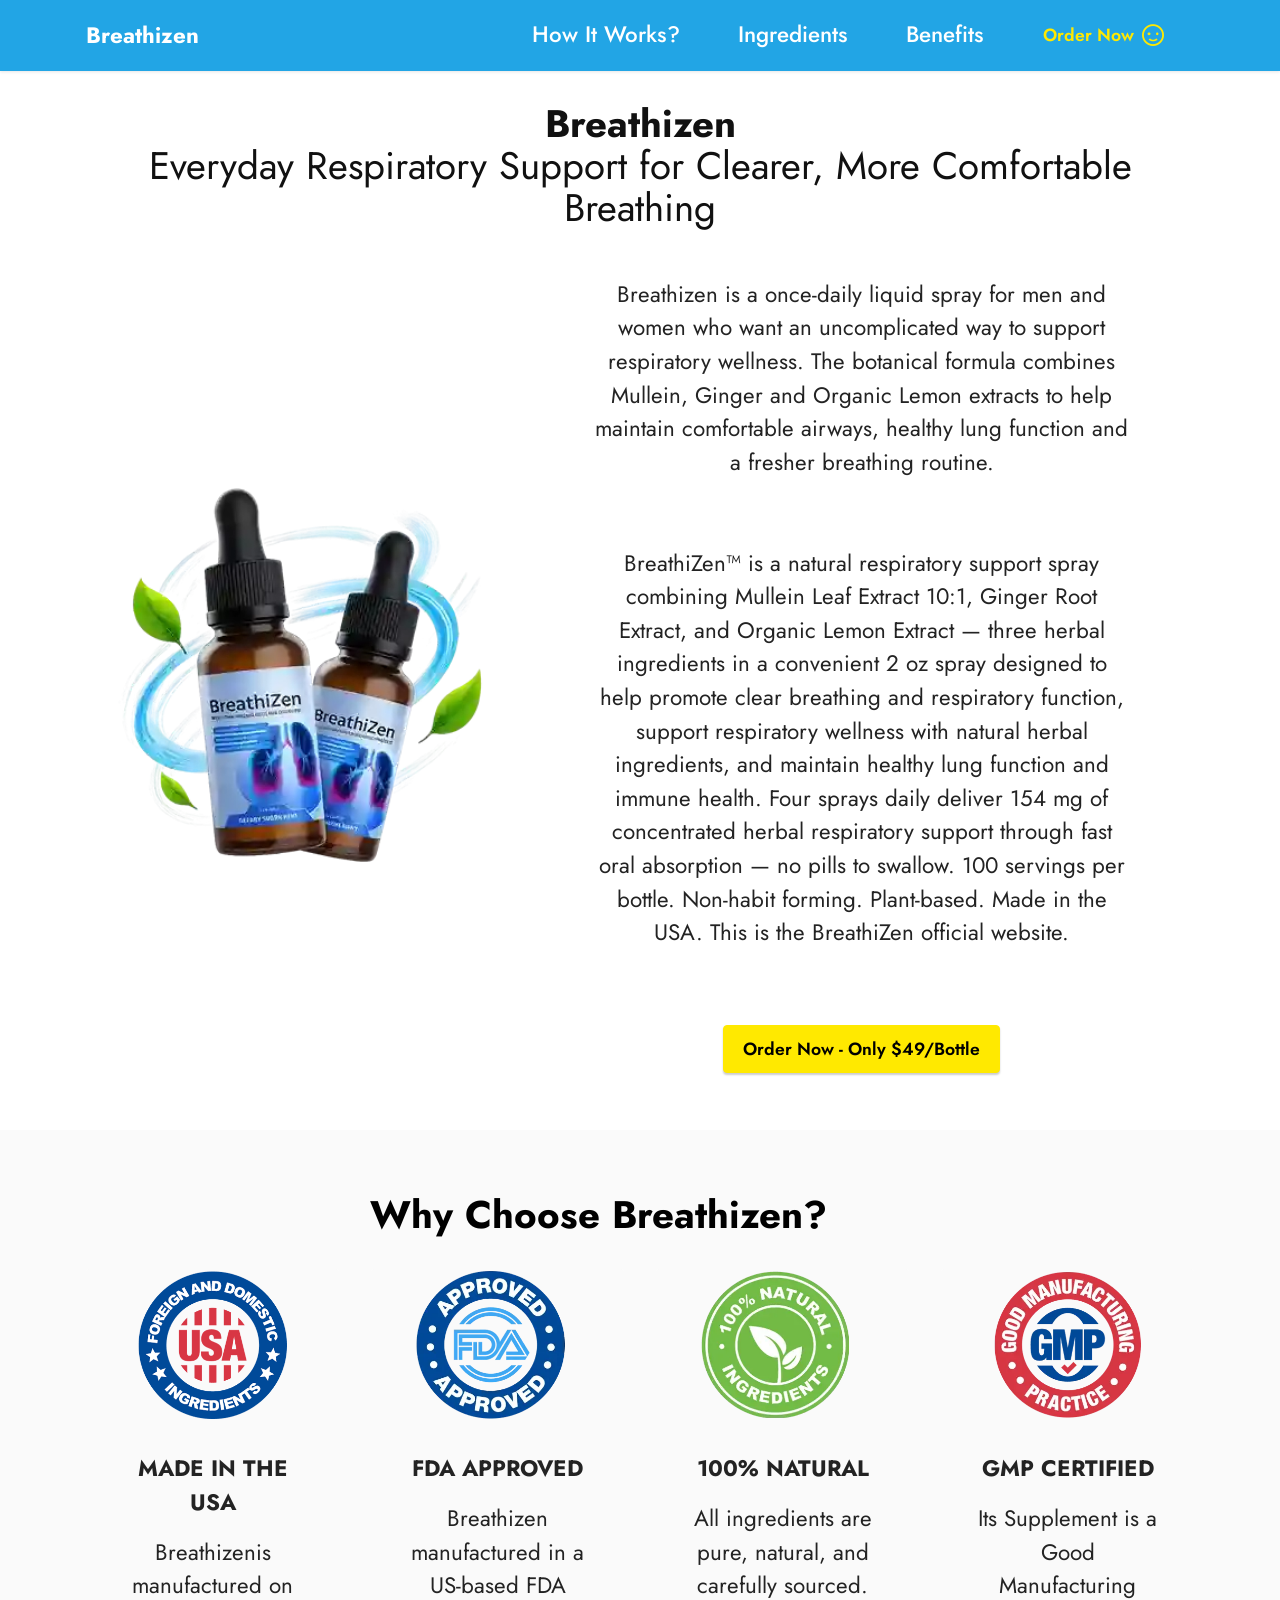
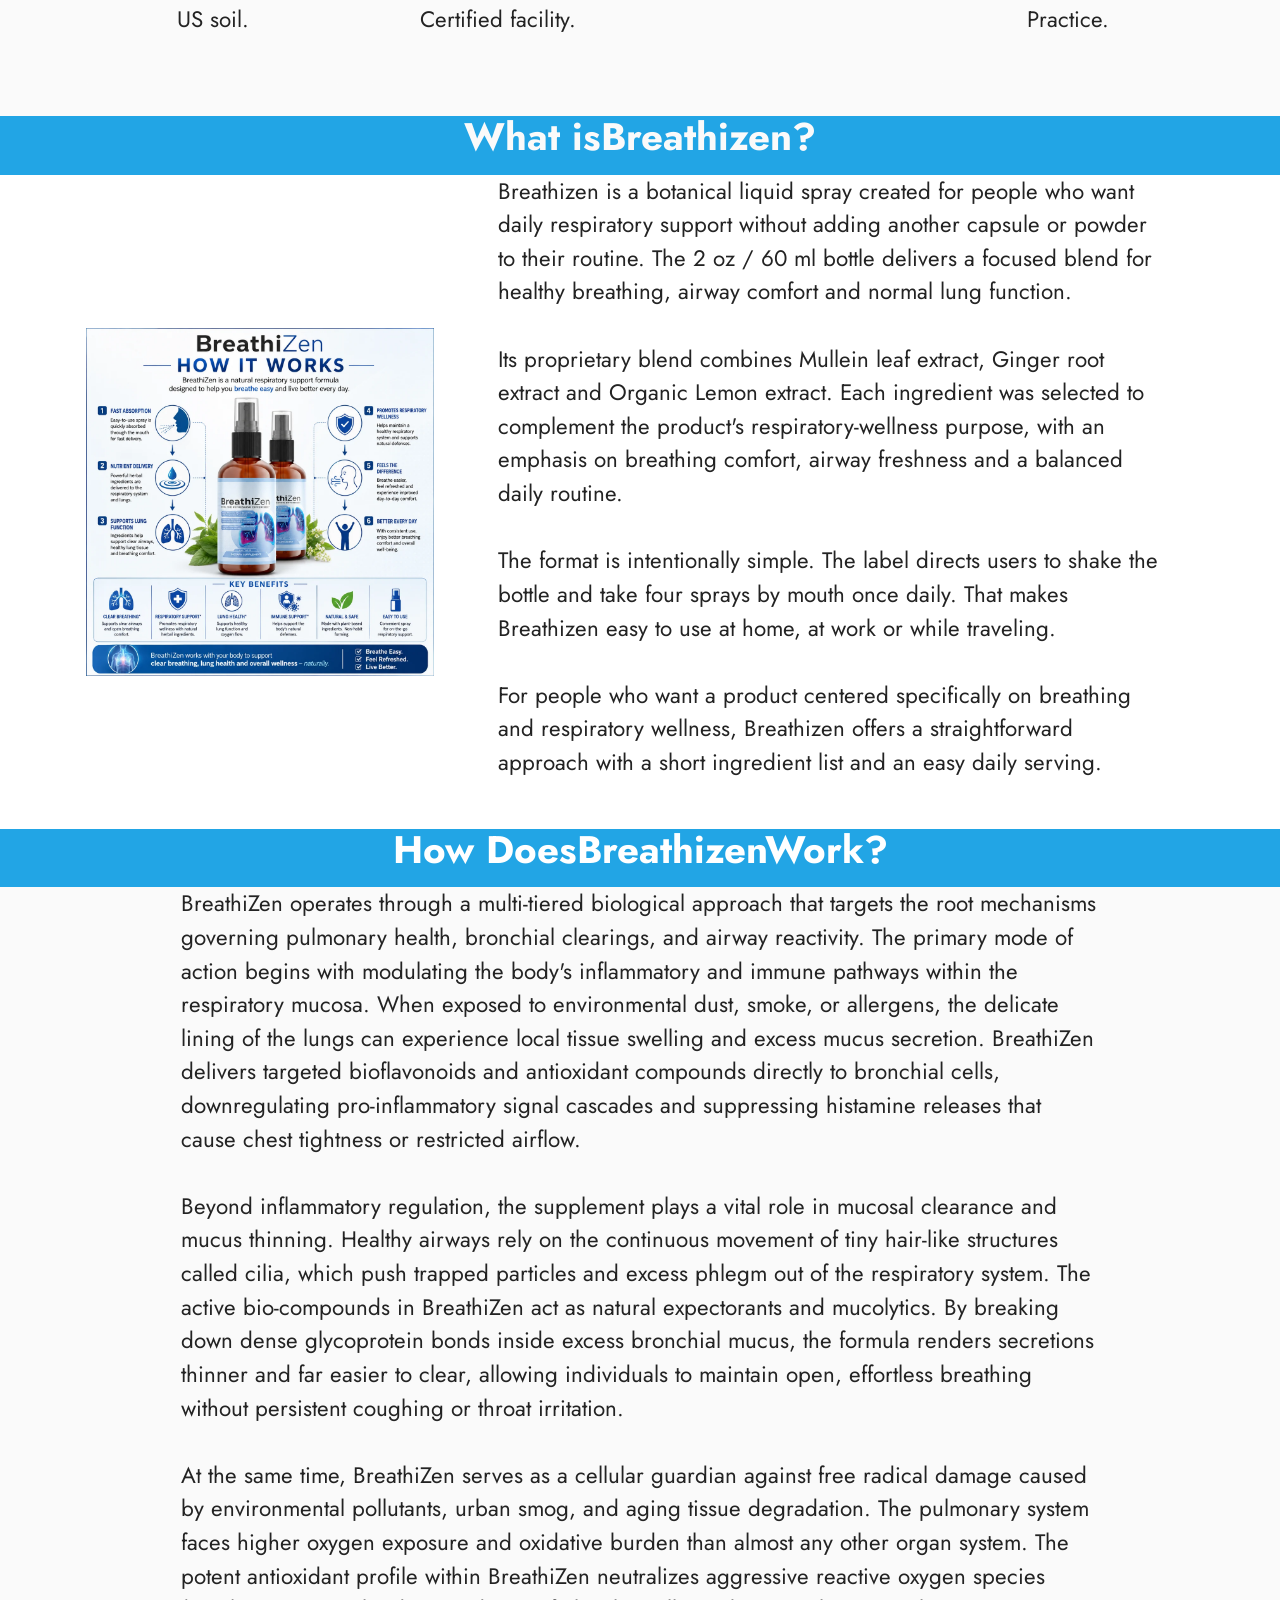
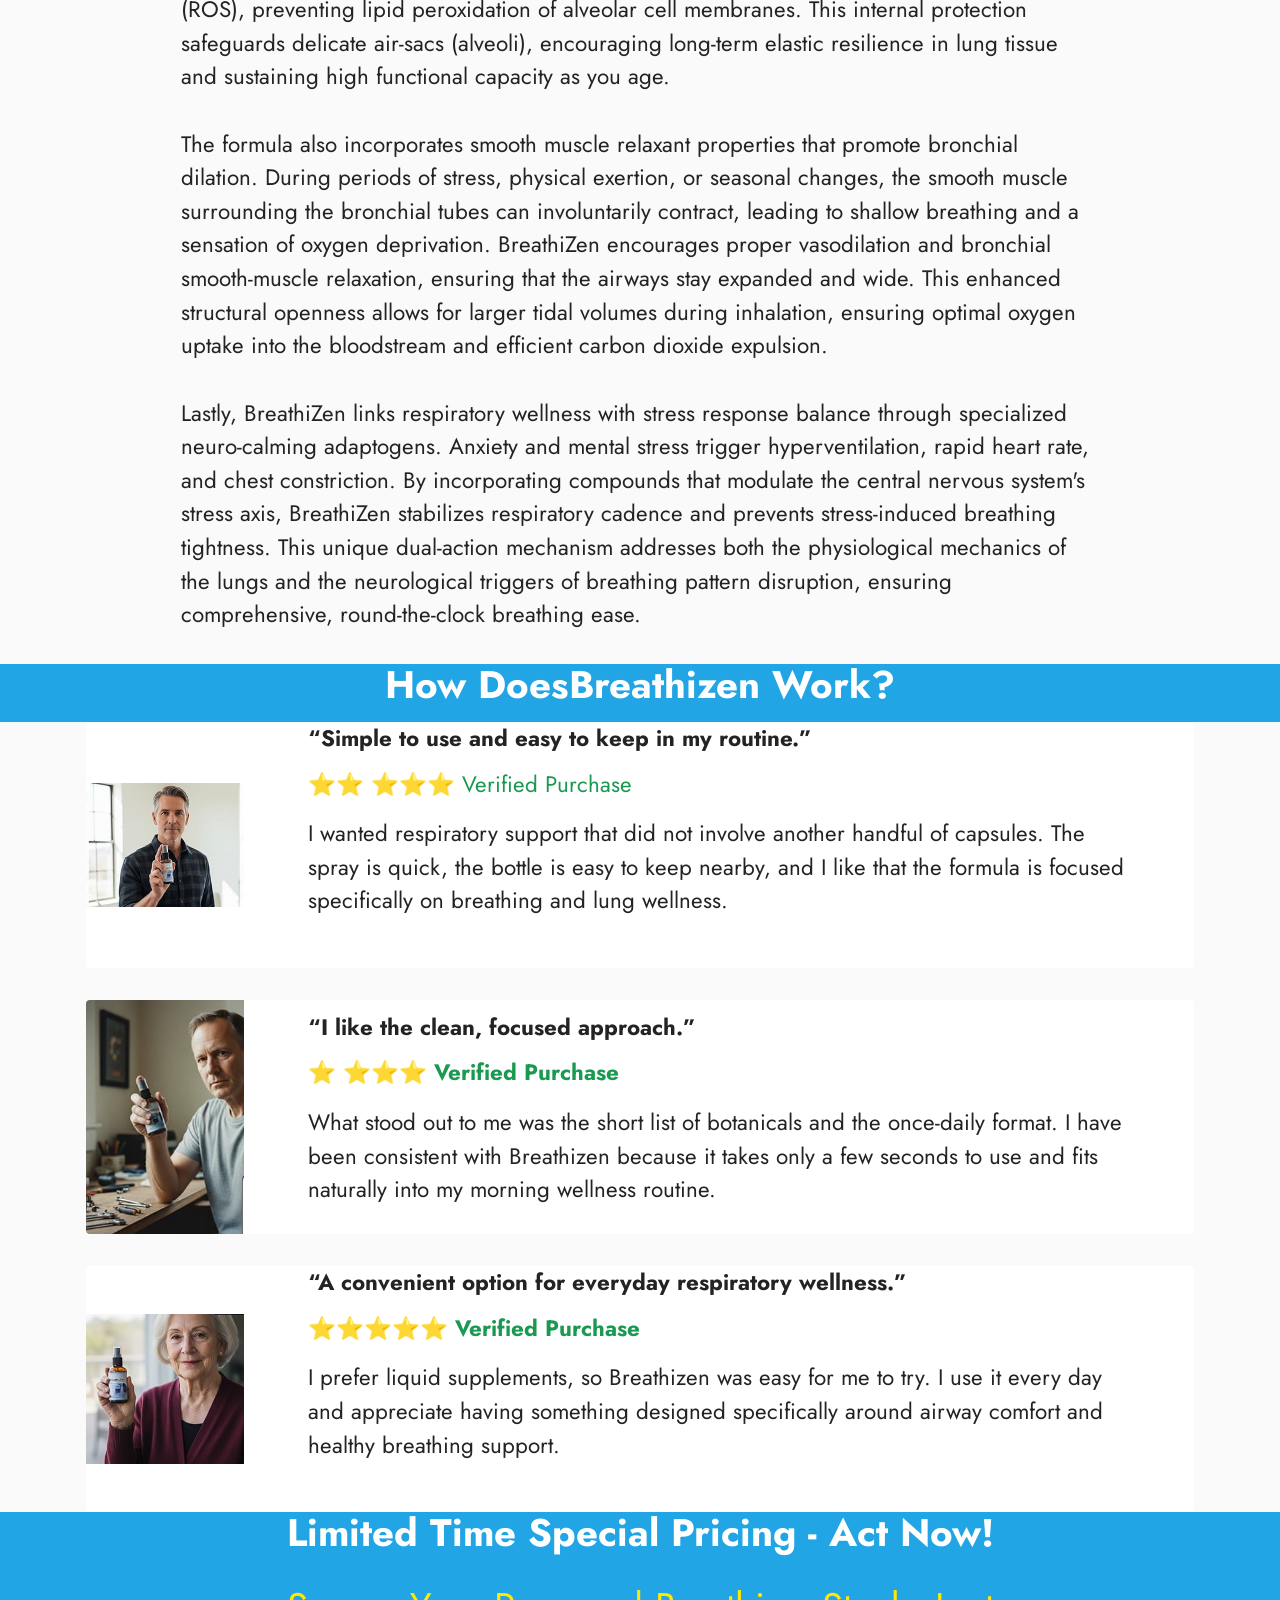
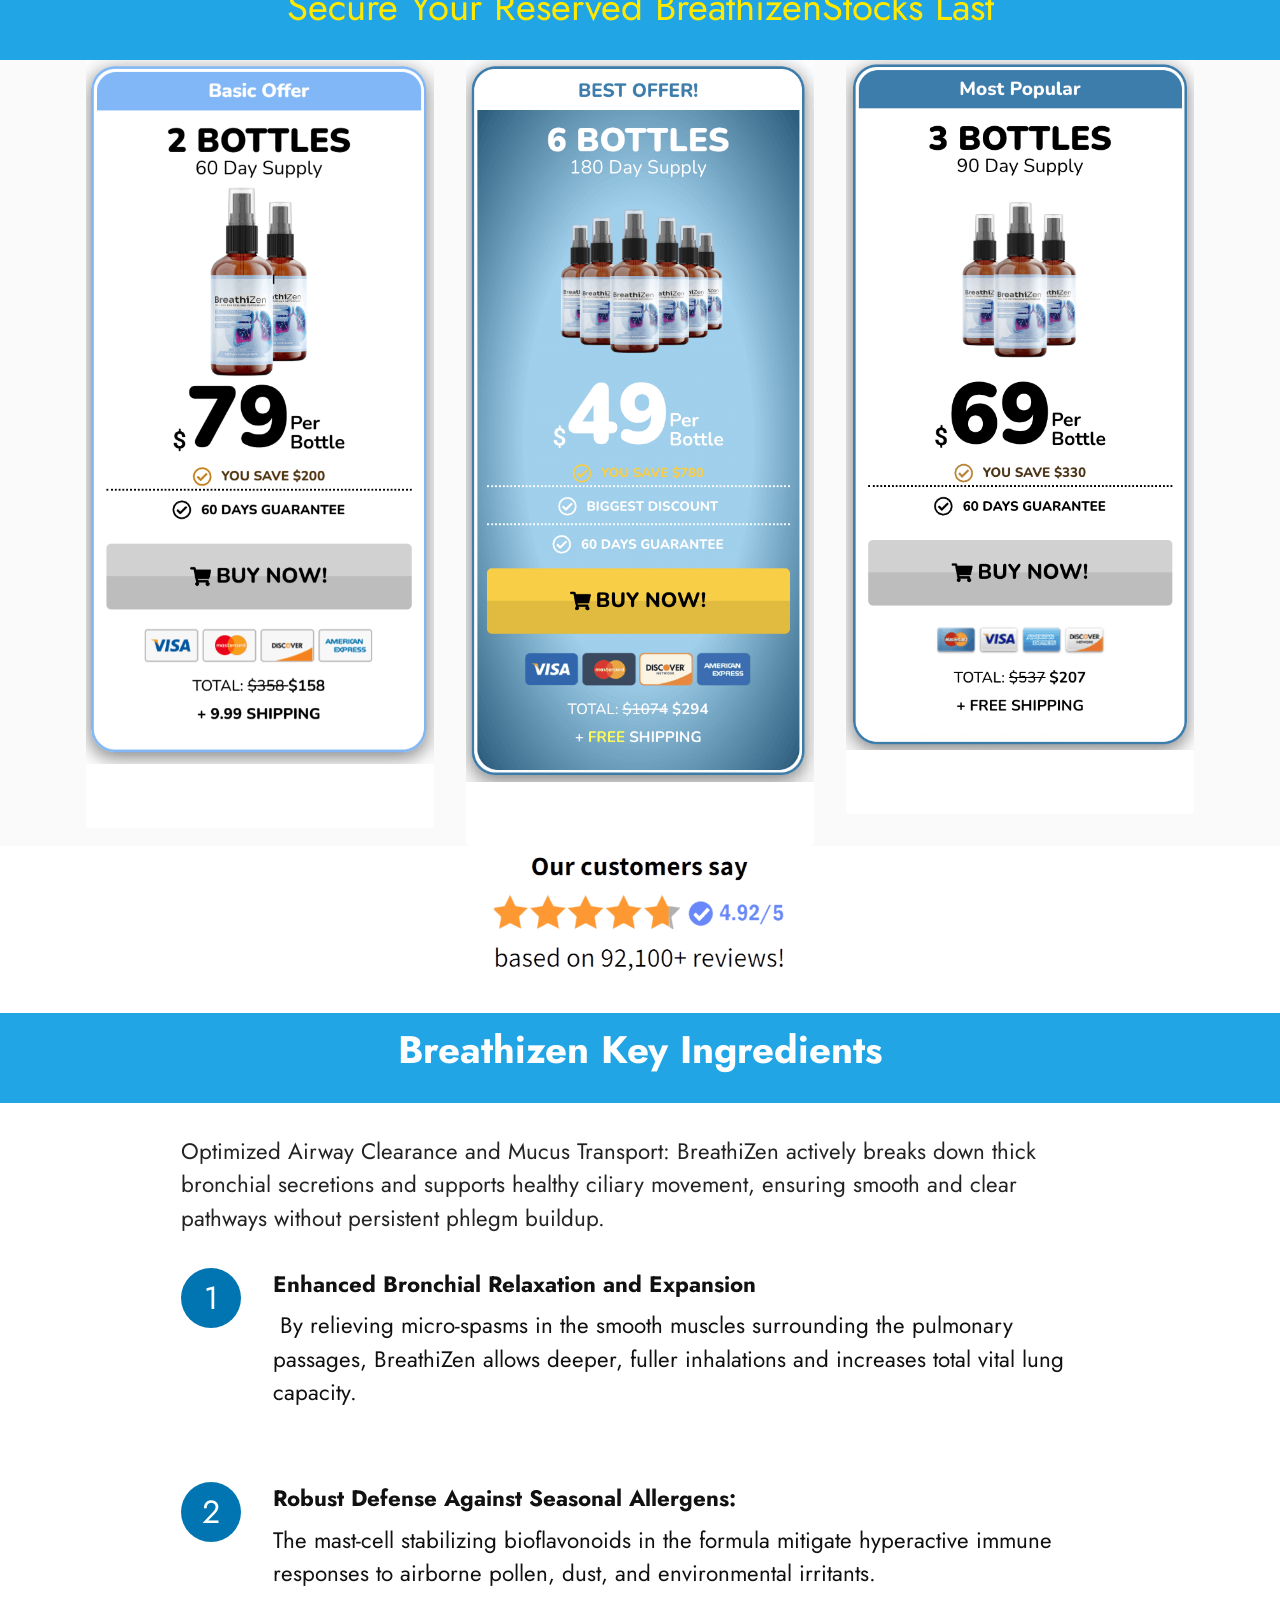
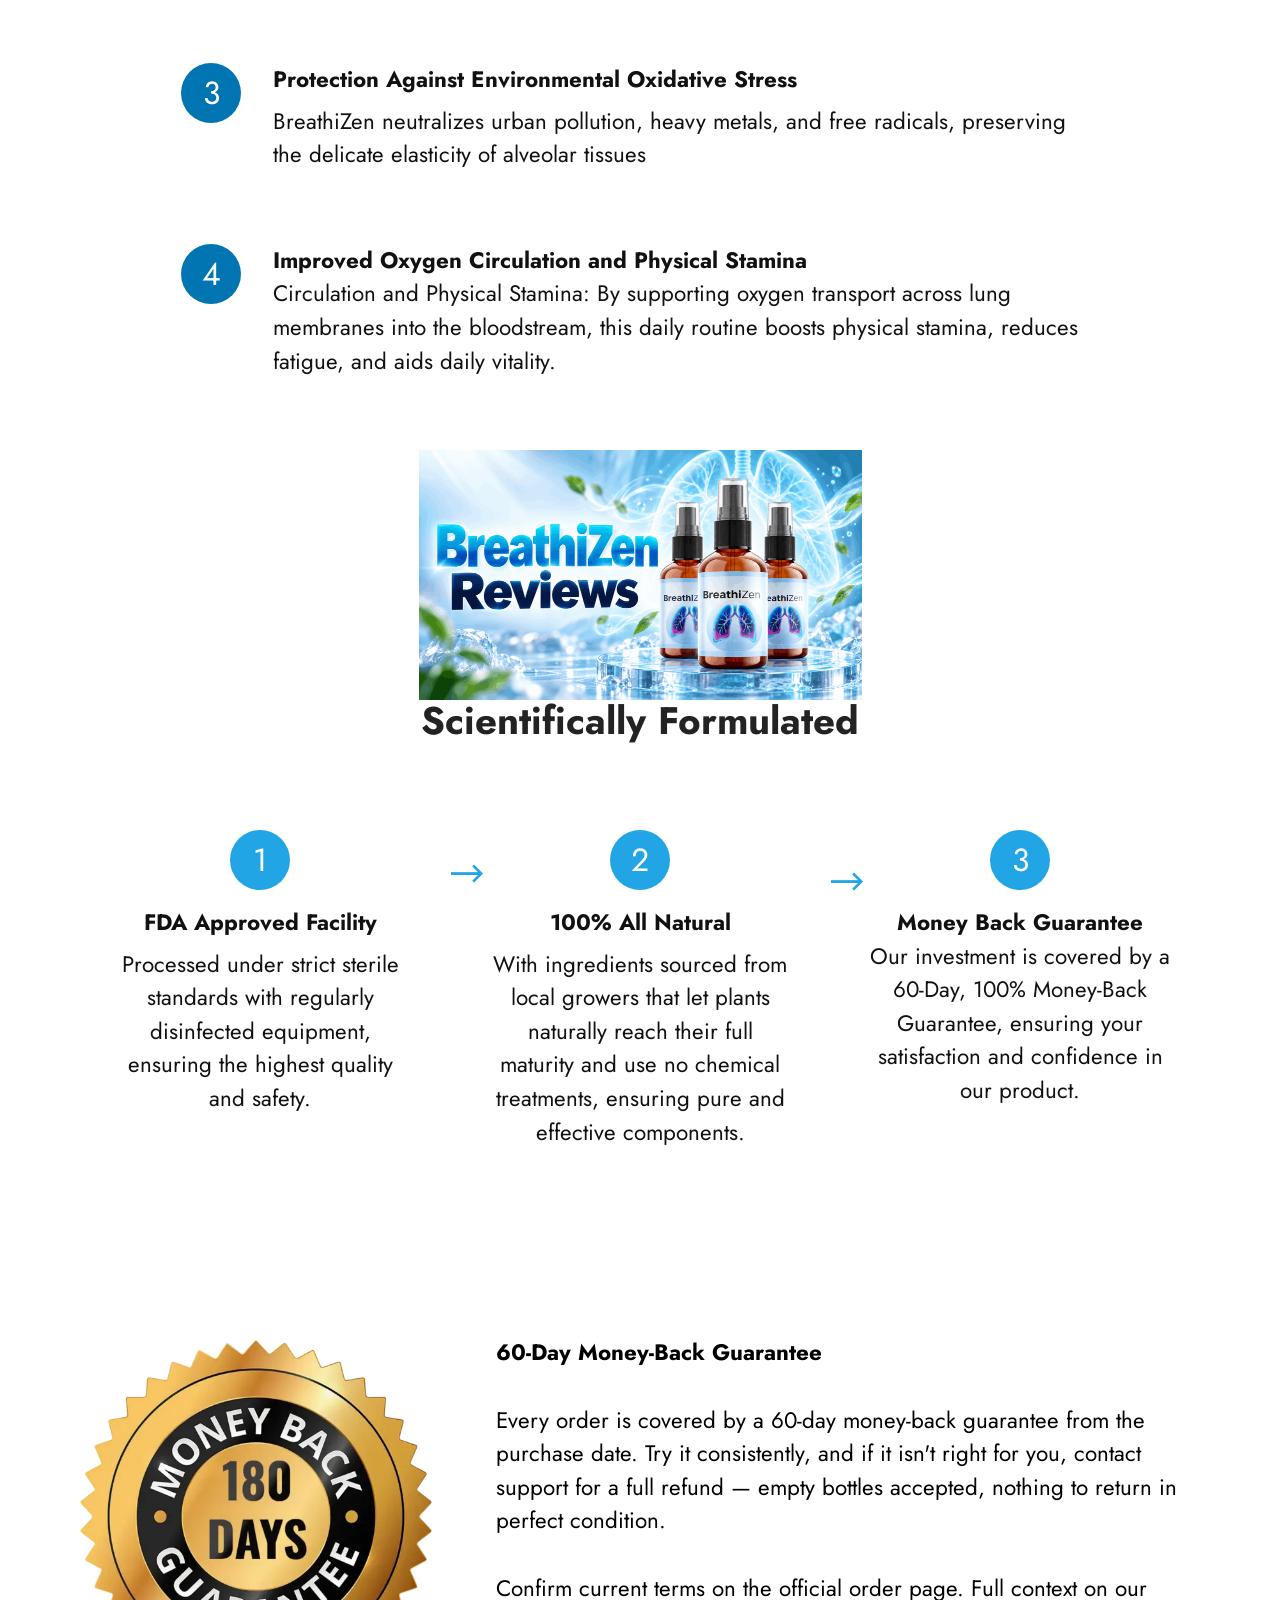
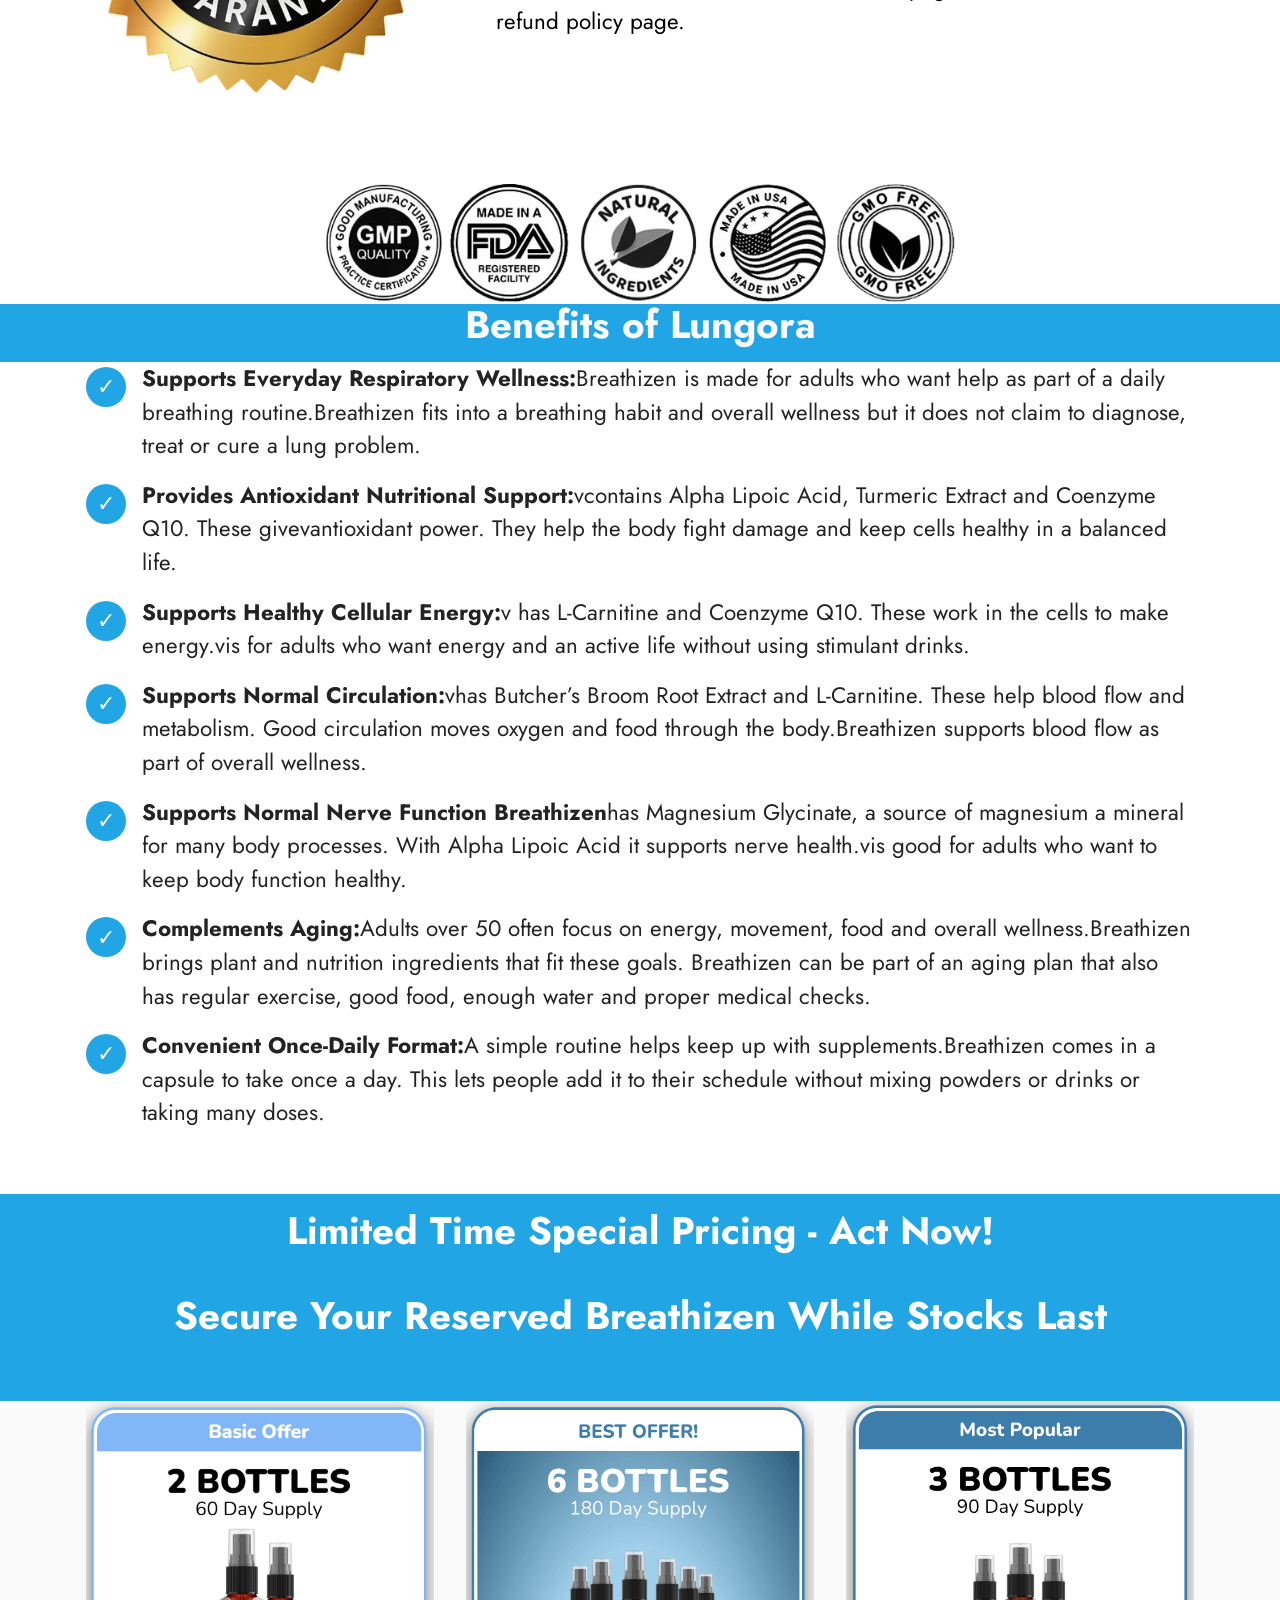
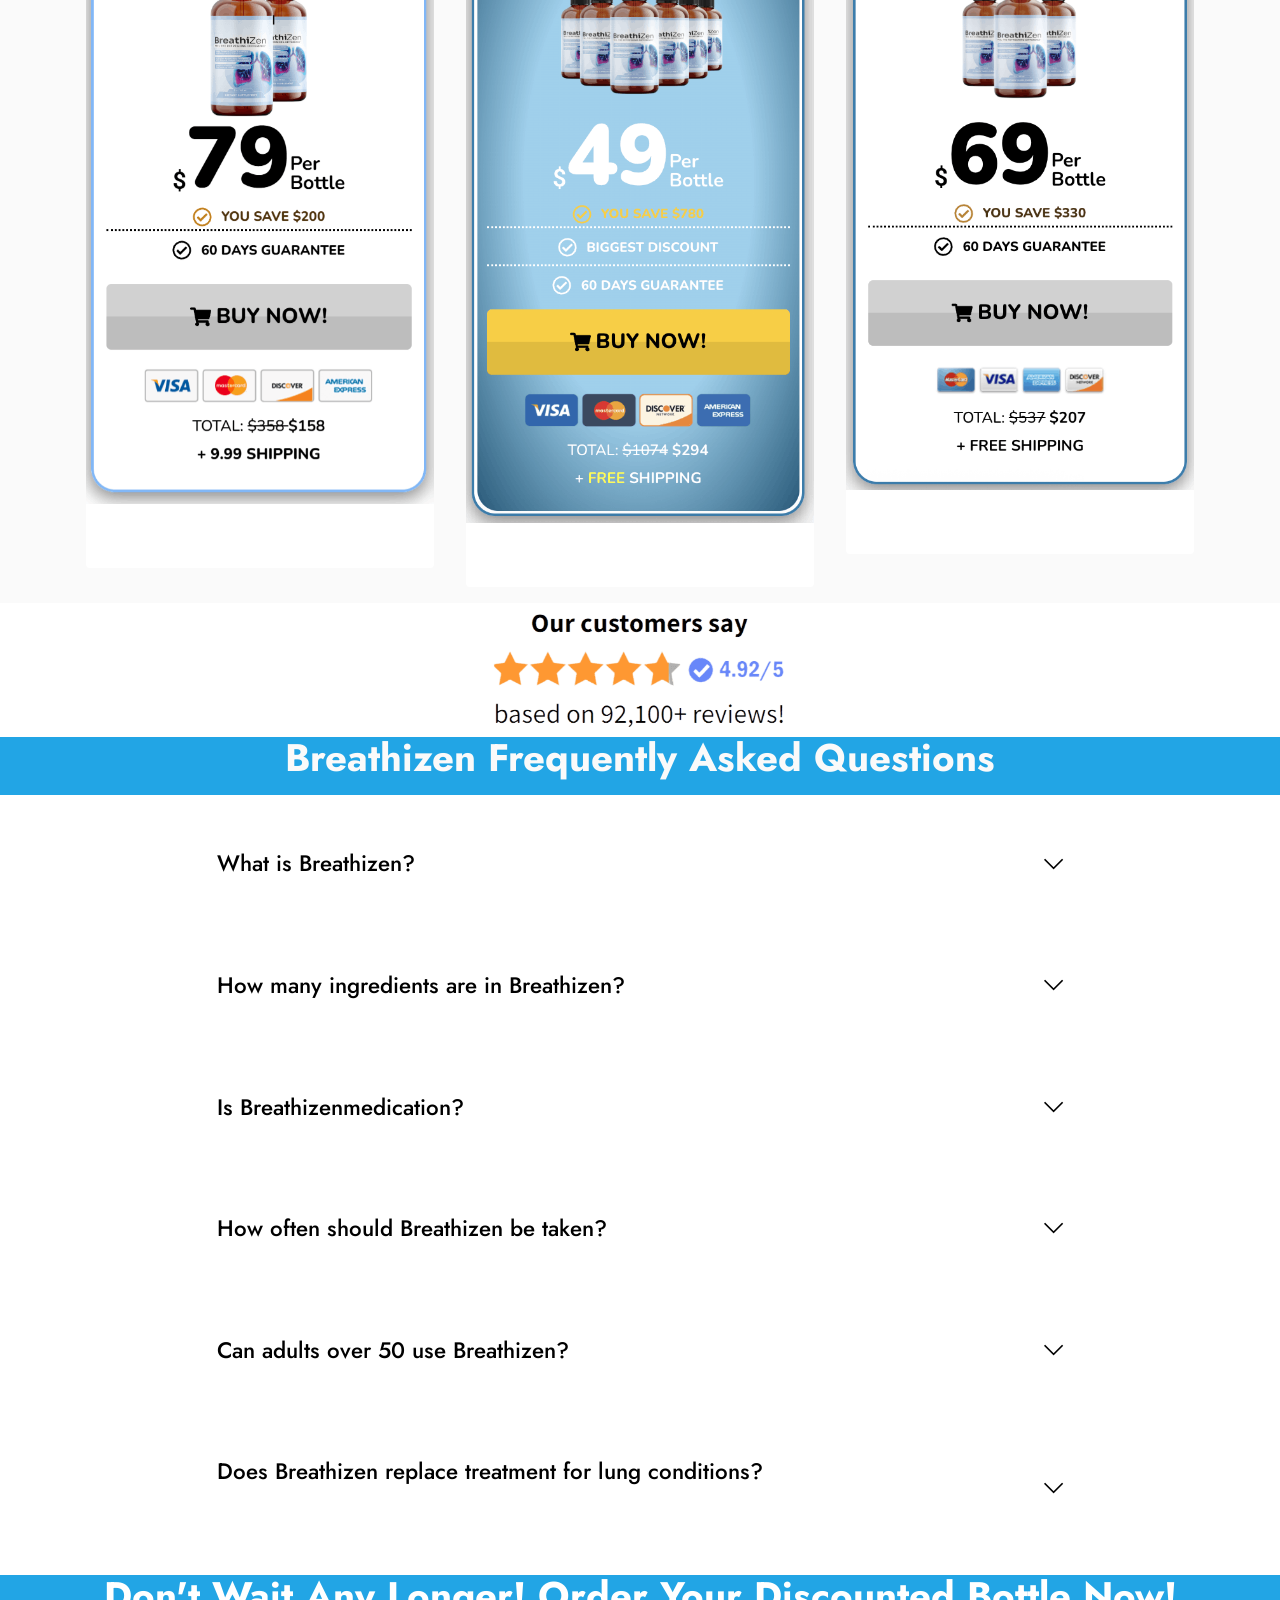
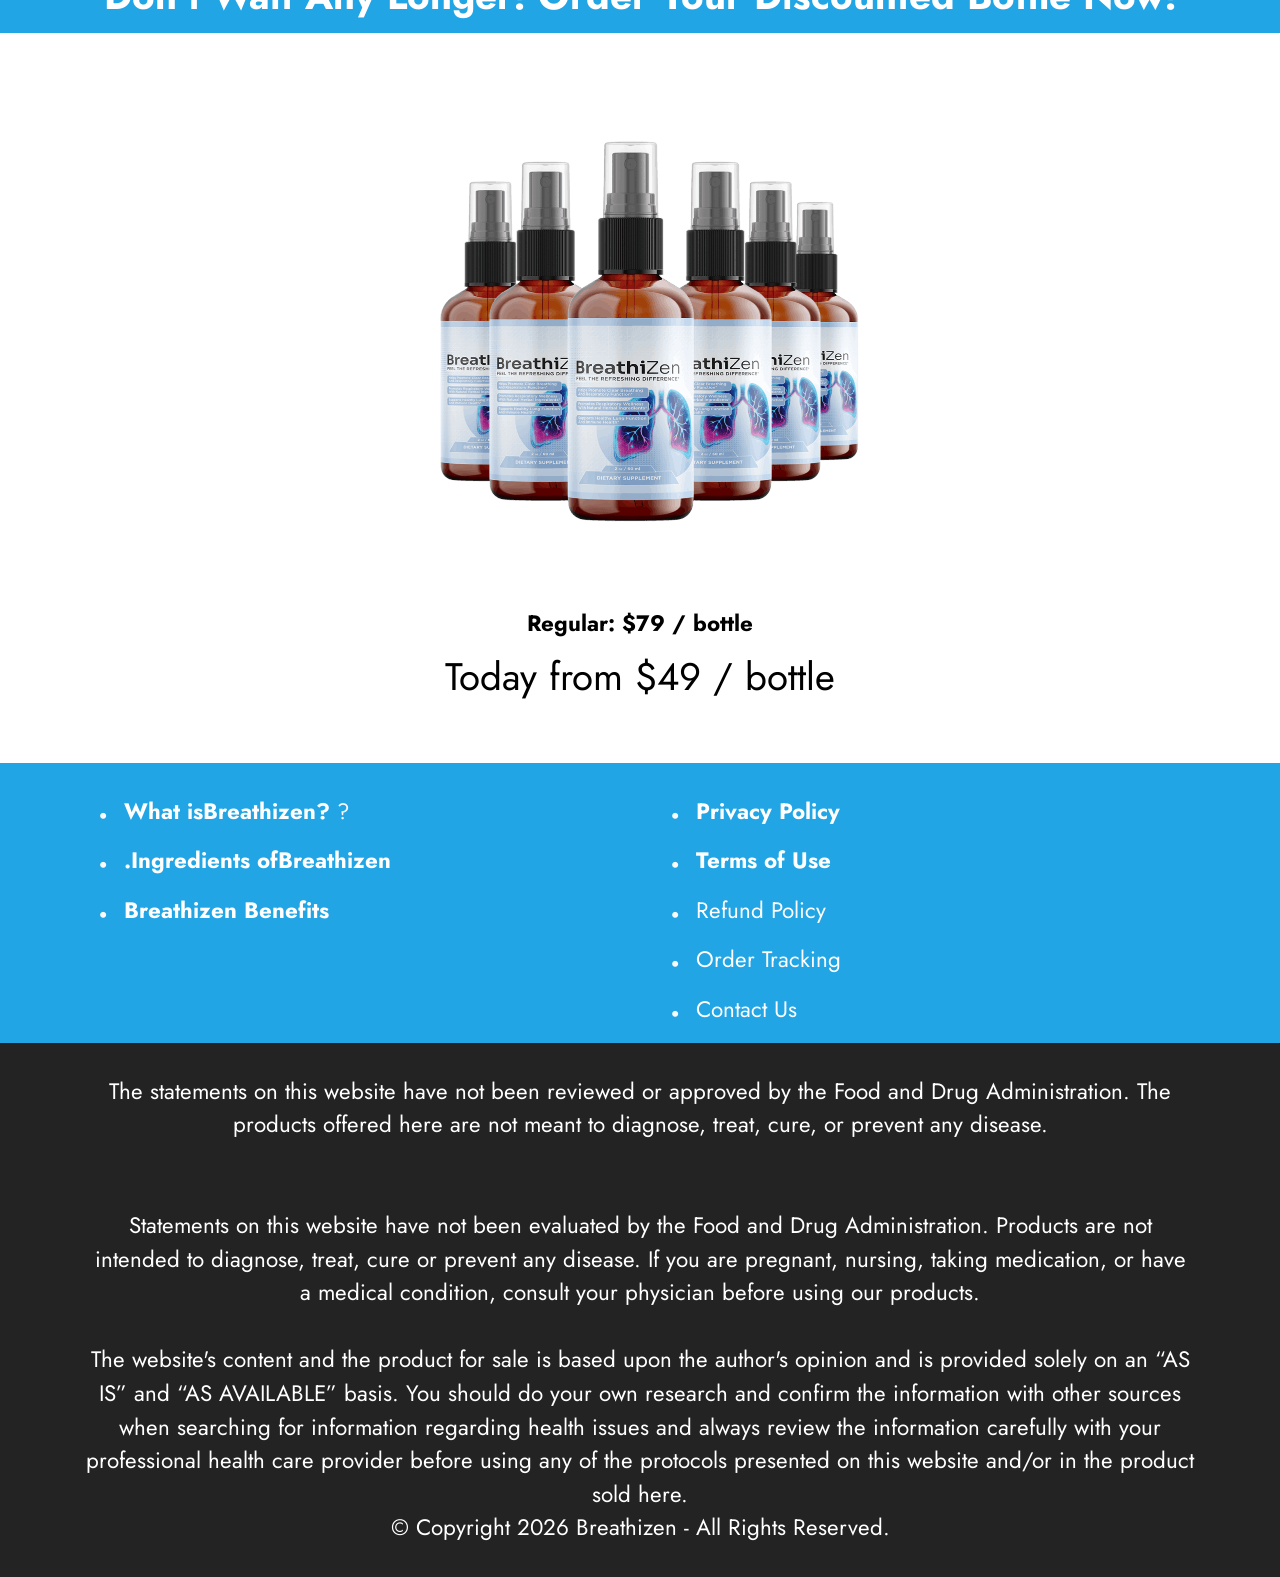
==== commit 7b64175f: "Update index.html" ====
--- a/index.html
+++ b/index.html
@@ -23,7 +23,8 @@
   <link rel="preload" href="https://fonts.googleapis.com/css?family=Jost:100,200,300,400,500,600,700,800,900,100i,200i,300i,400i,500i,600i,700i,800i,900i&display=swap" as="style" onload="this.onload=null;this.rel='stylesheet'">
   <noscript><link rel="stylesheet" href="https://fonts.googleapis.com/css?family=Jost:100,200,300,400,500,600,700,800,900,100i,200i,300i,400i,500i,600i,700i,800i,900i&display=swap"></noscript>
   <link rel="preload" as="style" href="assets/mobirise/css/mbr-additional.css?v=J6Owco"><link rel="stylesheet" href="assets/mobirise/css/mbr-additional.css?v=J6Owco" type="text/css">
-
+<meta name="google-site-verification" content="ojwFFrobrEAdesm8oLR1VNvsSXICQItrODOj1nC4V70" />
+	<meta name="msvalidate.01" content="BFED78960371397816FDB9212DADB8CB" />
   
   
   <meta name="keywords" content="Lungora LungoraLungora supplement, Lungora pills">
@@ -1103,8 +1104,8 @@
             </div>
         </div>
     </div>
-</section><section class="display-7" style="padding: 0;align-items: center;justify-content: center;flex-wrap: wrap;    align-content: center;display: flex;position: relative;height: 4rem;"><a href="https://mobiri.se/" style="flex: 1 1;height: 4rem;position: absolute;width: 100%;z-index: 1;"><img alt="" style="height: 4rem;" src="[data-uri]"></a><p style="margin: 0;text-align: center;" class="display-7">&#8204;</p><a style="z-index:1" href="https://mobirise.com"> Website Software</a></section><script src="assets/bootstrap/js/bootstrap.bundle.min.js"></script>  <script src="assets/smoothscroll/smooth-scroll.js"></script>  <script src="assets/ytplayer/index.js"></script>  <script src="assets/dropdown/js/navbar-dropdown.js"></script>  <script src="assets/mbr-switch-arrow/mbr-switch-arrow.js"></script>  <script src="assets/theme/js/script.js"></script>  
+<script src="assets/bootstrap/js/bootstrap.bundle.min.js"></script>  <script src="assets/smoothscroll/smooth-scroll.js"></script>  <script src="assets/ytplayer/index.js"></script>  <script src="assets/dropdown/js/navbar-dropdown.js"></script>  <script src="assets/mbr-switch-arrow/mbr-switch-arrow.js"></script>  <script src="assets/theme/js/script.js"></script>  
   
   
 </body>
-</html>+</html>
